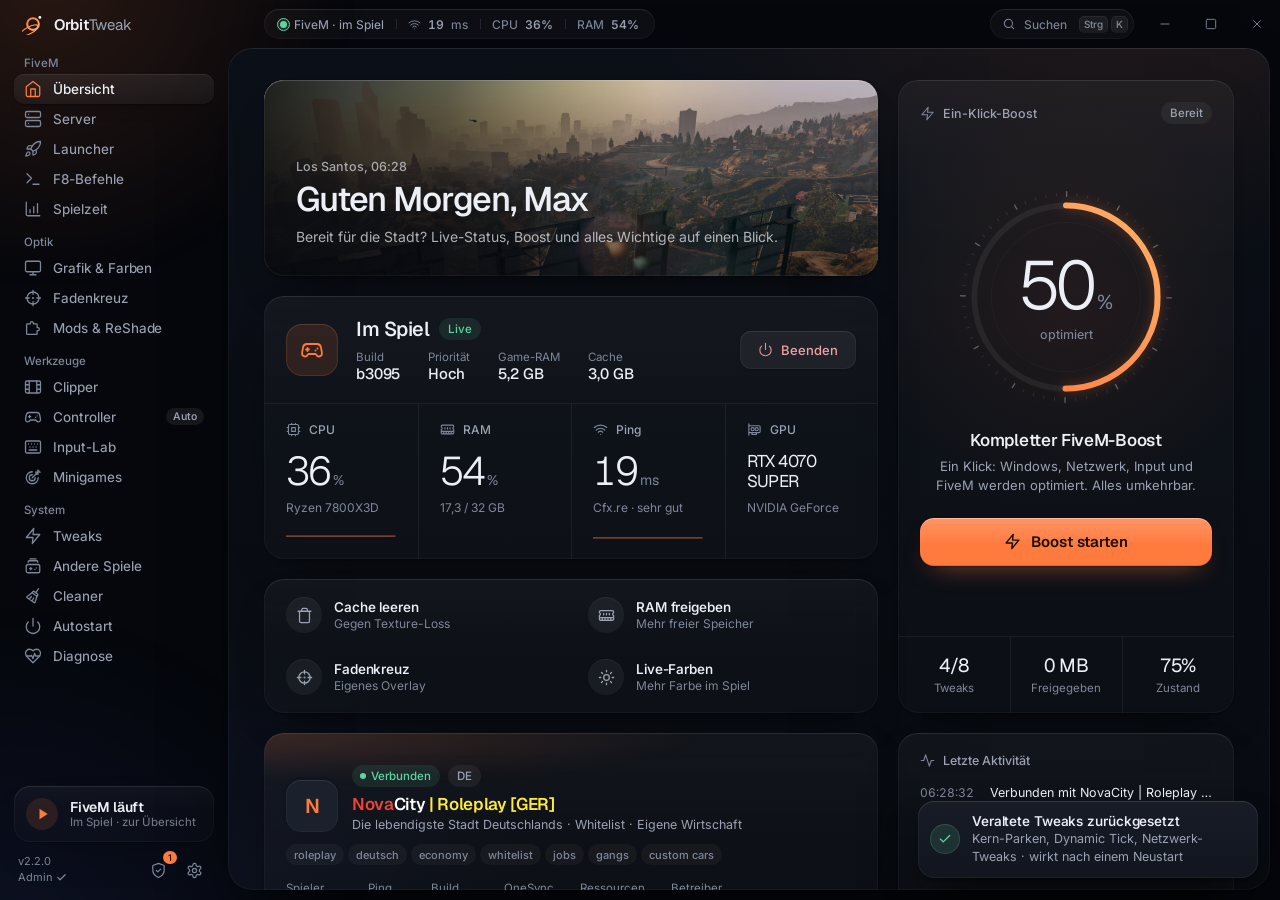
==== Web/index.html @ bd9ffac7 "Merge feat/f-perf # Conflicts: #	MainWindow.xaml.cs #	Web/index.html #	Web/palette.js" ====
<!doctype html>
<html lang="de" data-page="home">
<head>
<meta charset="utf-8">
<meta name="viewport" content="width=device-width,initial-scale=1">
<title>OrbitTweak</title>
<link rel="stylesheet" href="style.css">
<link rel="stylesheet" href="mods.css">
<link rel="stylesheet" href="discord.css">
<link rel="stylesheet" href="clip-ui.css">
<link rel="stylesheet" href="design.css">
<link rel="stylesheet" href="uhq.css">
<link rel="stylesheet" href="luxe-fivem.css">
<link rel="stylesheet" href="luxe-optik.css">
<link rel="stylesheet" href="luxe-tools.css">
<link rel="stylesheet" href="luxe-system.css">
<link rel="stylesheet" href="stats.css">
<link rel="stylesheet" href="autostart.css">
<link rel="stylesheet" href="og.css">
<link rel="stylesheet" href="serverwatch.css">
<link rel="stylesheet" href="perf.css">
<link rel="stylesheet" href="palette.css">
<link rel="stylesheet" href="luxe-themes.css">
</head>
<body>
<svg width="0" height="0" style="position:absolute">
  <defs>
    <linearGradient id="rg" x1="0" y1="0" x2="1" y2="1"><stop offset="0" style="stop-color:var(--a)"/><stop offset="1" style="stop-color:var(--b)"/></linearGradient>
    <linearGradient id="sg" x1="0" y1="0" x2="0" y2="1"><stop offset="0" style="stop-color:var(--a);stop-opacity:.35"/><stop offset="1" style="stop-color:var(--a);stop-opacity:0"/></linearGradient>
    <symbol id="home" viewBox="0 0 24 24"><path d="m3 9 9-7 9 7v11a2 2 0 0 1-2 2H5a2 2 0 0 1-2-2z"/><path d="M9 22V12h6v10"/></symbol>
    <symbol id="bullseye" viewBox="0 0 24 24"><path d="M11 5a8 8 0 1 0 8 8"/><path d="M11 9a4 4 0 1 0 4 4"/><path d="M11 13 20 4M16 5v3h3M18.5 2.5v3h3"/></symbol>
    <symbol id="gamestack" viewBox="0 0 24 24"><rect x="3" y="10" width="18" height="11" rx="2.5"/><path d="M5.5 7V6.5A1.5 1.5 0 0 1 7 5h10a1.5 1.5 0 0 1 1.5 1.5V7M8 2.5h8M7.5 15.5h3M9 14v3M14.5 16.5h.01M16.5 14.5h.01"/></symbol>
    <symbol id="broom" viewBox="0 0 24 24"><g transform="translate(2 -2) rotate(35 12 12)"><path d="M12 2.5V9"/><path d="M9 9h6a1 1 0 0 1 1 1v2H8v-2a1 1 0 0 1 1-1z"/><path d="M8 12 5.4 20.3a.5.5 0 0 0 .5.7h12.2a.5.5 0 0 0 .5-.7L16 12M10.2 16.5 9.7 21M13.8 16.5l.5 4.5"/></g></symbol>
    <symbol id="volume" viewBox="0 0 24 24"><path d="M11 5 6 9H3a1 1 0 0 0-1 1v4a1 1 0 0 0 1 1h3l5 4z"/><path d="M15.5 8.5a5 5 0 0 1 0 7M18.5 5.5a9.2 9.2 0 0 1 0 13"/></symbol>
    <symbol id="music" viewBox="0 0 24 24"><path d="M9 18V5.5l11-2V16"/><circle cx="6" cy="18" r="3"/><circle cx="17" cy="16" r="3"/></symbol>
    <symbol id="key" viewBox="0 0 24 24"><circle cx="7.5" cy="15.5" r="5.5"/><path d="m11.4 11.6 9.1-9.1M15.5 7.5l2.3 2.3a1 1 0 0 0 1.4 0l2.1-2.1a1 1 0 0 0 0-1.4L19 4"/></symbol>
    <symbol id="gpucard" viewBox="0 0 24 24"><path d="M3 3v18"/><path d="M3 6h16a2 2 0 0 1 2 2v7a2 2 0 0 1-2 2H3"/><path d="M8 17v3h7v-3"/><circle cx="9" cy="11.5" r="2.5"/><circle cx="15.5" cy="11.5" r="2.5"/></symbol>
    <symbol id="lan" viewBox="0 0 24 24"><rect x="9" y="2.5" width="6" height="5.5" rx="1.2"/><rect x="2.5" y="16" width="6" height="5.5" rx="1.2"/><rect x="15.5" y="16" width="6" height="5.5" rx="1.2"/><path d="M12 8v4M5.5 16v-2a2 2 0 0 1 2-2h9a2 2 0 0 1 2 2v2"/></symbol>
    <symbol id="history" viewBox="0 0 24 24"><path d="M3 12a9 9 0 1 0 2.64-6.36L3 8.3"/><path d="M3 3.5v4.8h4.8"/><path d="M12 7v5l3.2 2"/></symbol>
    <symbol id="clipboard" viewBox="0 0 24 24"><rect x="8.5" y="2" width="7" height="4" rx="1"/><path d="M15.5 4H17a2 2 0 0 1 2 2v14a2 2 0 0 1-2 2H7a2 2 0 0 1-2-2V6a2 2 0 0 1 2-2h1.5"/></symbol>
    <symbol id="brush" viewBox="0 0 24 24"><path d="m11 10 3 3"/><path d="M6.5 21A3.5 3.5 0 1 0 3 17.5a2.62 2.62 0 0 1-.71 1.79A1 1 0 0 0 3 21z"/><path d="M9.97 17.03 21.38 5.62a2.12 2.12 0 0 0-3-3L6.97 14.03"/></symbol>
    <symbol id="zap" viewBox="0 0 24 24"><path d="M13 2 3 14h9l-1 8 10-12h-9l1-8z"/></symbol>
    <symbol id="server" viewBox="0 0 24 24"><rect x="2" y="2" width="20" height="8" rx="2"/><rect x="2" y="14" width="20" height="8" rx="2"/><path d="M6 6h.01M6 18h.01"/></symbol>
    <symbol id="rocket" viewBox="0 0 24 24"><path d="M4.5 16.5c-1.5 1.26-2 5-2 5s3.74-.5 5-2c.71-.84.7-2.13-.09-2.91a2.18 2.18 0 0 0-2.91-.09z"/><path d="m12 15-3-3a22 22 0 0 1 2-3.95A12.88 12.88 0 0 1 22 2c0 2.72-.78 7.5-6 11a22.35 22.35 0 0 1-4 2z"/><path d="M9 12H4s.55-3.03 2-4c1.62-1.08 5 0 5 0M12 15v5s3.03-.55 4-2c1.08-1.62 0-5 0-5"/></symbol>
    <symbol id="monitor" viewBox="0 0 24 24"><rect x="2" y="3" width="20" height="14" rx="2"/><path d="M8 21h8M12 17v4"/></symbol>
    <symbol id="sliders" viewBox="0 0 24 24"><path d="M4 21v-7M4 10V3M12 21v-9M12 8V3M20 21v-5M20 12V3M2 14h4M10 8h4M18 16h4"/></symbol>
    <symbol id="trash" viewBox="0 0 24 24"><path d="M3 6h18M19 6v14c0 1-1 2-2 2H7c-1 0-2-1-2-2V6M8 6V4c0-1 1-2 2-2h4c1 0 2 1 2 2v2"/></symbol>
    <symbol id="activity" viewBox="0 0 24 24"><path d="M22 12h-4l-3 9L9 3l-3 9H2"/></symbol>
    <symbol id="settings" viewBox="0 0 24 24"><circle cx="12" cy="12" r="3"/><path d="M12.22 2h-.44a2 2 0 0 0-2 2v.18a2 2 0 0 1-1 1.73l-.43.25a2 2 0 0 1-2 0l-.15-.08a2 2 0 0 0-2.73.73l-.22.38a2 2 0 0 0 .73 2.73l.15.1a2 2 0 0 1 1 1.72v.51a2 2 0 0 1-1 1.74l-.15.09a2 2 0 0 0-.73 2.73l.22.38a2 2 0 0 0 2.73.73l.15-.08a2 2 0 0 1 2 0l.43.25a2 2 0 0 1 1 1.73V20a2 2 0 0 0 2 2h.44a2 2 0 0 0 2-2v-.18a2 2 0 0 1 1-1.73l.43-.25a2 2 0 0 1 2 0l.15.08a2 2 0 0 0 2.73-.73l.22-.39a2 2 0 0 0-.73-2.73l-.15-.08a2 2 0 0 1-1-1.74v-.5a2 2 0 0 1 1-1.74l.15-.09a2 2 0 0 0 .73-2.73l-.22-.38a2 2 0 0 0-2.73-.73l-.15.08a2 2 0 0 1-2 0l-.43-.25a2 2 0 0 1-1-1.73V4a2 2 0 0 0-2-2z"/></symbol>
    <symbol id="cpu" viewBox="0 0 24 24"><rect x="4" y="4" width="16" height="16" rx="2"/><rect x="9" y="9" width="6" height="6"/><path d="M15 2v2M15 20v2M2 15h2M2 9h2M20 15h2M20 9h2M9 2v2M9 20v2"/></symbol>
    <symbol id="ram" viewBox="0 0 24 24"><path d="M6 19v-3M10 19v-3M14 19v-3M18 19v-3M8 11V9M16 11V9M12 11V9M2 15h20M2 7a2 2 0 0 1 2-2h16a2 2 0 0 1 2 2v1.1a2 2 0 0 0 0 3.84V17a2 2 0 0 1-2 2H4a2 2 0 0 1-2-2v-5.06a2 2 0 0 0 0-3.84z"/></symbol>
    <symbol id="wifi" viewBox="0 0 24 24"><path d="M2 8.8a15 15 0 0 1 20 0M5 12.9a10 10 0 0 1 14 0M8.5 16.4a5 5 0 0 1 7 0M12 20h.01"/></symbol>
    <symbol id="gamepad" viewBox="0 0 24 24"><path d="M7 6h10a4 4 0 0 1 3.94 3.3l1 5.6A3 3 0 0 1 19 18.5c-1 0-1.6-.5-2.2-1.2L15.6 16H8.4l-1.2 1.3c-.6.7-1.2 1.2-2.2 1.2a3 3 0 0 1-2.94-3.6l1-5.6A4 4 0 0 1 7 6z"/><path d="M6 11.5h3M7.5 10v3M15.5 12.5h.01M17.5 10.5h.01"/></symbol>
    <symbol id="play" viewBox="0 0 24 24"><path d="M6 3l14 9-14 9V3z"/></symbol>
    <symbol id="x" viewBox="0 0 24 24"><path d="M18 6 6 18M6 6l12 12"/></symbol>
    <symbol id="minus" viewBox="0 0 24 24"><path d="M5 12h14"/></symbol>
    <symbol id="square" viewBox="0 0 24 24"><rect x="4" y="4" width="16" height="16" rx="2"/></symbol>
    <symbol id="folder" viewBox="0 0 24 24"><path d="M22 19a2 2 0 0 1-2 2H4a2 2 0 0 1-2-2V5a2 2 0 0 1 2-2h5l2 3h9a2 2 0 0 1 2 2z"/></symbol>
    <symbol id="refresh" viewBox="0 0 24 24"><path d="M21 12a9 9 0 0 0-9-9 9.75 9.75 0 0 0-6.74 2.74L3 8"/><path d="M3 3v5h5M3 12a9 9 0 0 0 9 9 9.75 9.75 0 0 0 6.74-2.74L21 16"/><path d="M16 16h5v5"/></symbol>
    <symbol id="users" viewBox="0 0 24 24"><path d="M17 21v-2a4 4 0 0 0-4-4H5a4 4 0 0 0-4 4v2"/><circle cx="9" cy="7" r="4"/><path d="M23 21v-2a4 4 0 0 0-3-3.87M16 3.13a4 4 0 0 1 0 7.75"/></symbol>
    <symbol id="plus" viewBox="0 0 24 24"><path d="M12 5v14M5 12h14"/></symbol><symbol id="chev" viewBox="0 0 24 24"><path d="m9 6 6 6-6 6"/></symbol>
    <symbol id="shield" viewBox="0 0 24 24"><path d="M12 22s8-4 8-10V5l-8-3-8 3v7c0 6 8 10 8 10z"/><path d="m9 12 2 2 4-4"/></symbol>
    <symbol id="heart" viewBox="0 0 24 24"><path d="M19 14c1.49-1.46 3-3.21 3-5.5A5.5 5.5 0 0 0 16.5 3c-1.76 0-3 .5-4.5 2-1.5-1.5-2.74-2-4.5-2A5.5 5.5 0 0 0 2 8.5c0 2.3 1.5 4.05 3 5.5l7 7Z"/><path d="M3.22 12H9.5l.5-1 2 4.5 2-7 1.5 3.5h5.27"/></symbol>
    <symbol id="file" viewBox="0 0 24 24"><path d="M14 2H6a2 2 0 0 0-2 2v16a2 2 0 0 0 2 2h12a2 2 0 0 0 2-2V8z"/><path d="M14 2v6h6M16 13H8M16 17H8"/></symbol>
    <symbol id="check" viewBox="0 0 24 24"><path d="M20 6 9 17l-5-5"/></symbol>
    <symbol id="alert" viewBox="0 0 24 24"><path d="m21.73 18-8-14a2 2 0 0 0-3.48 0l-8 14A2 2 0 0 0 4 21h16a2 2 0 0 0 1.73-3M12 9v4M12 17h.01"/></symbol>
    <symbol id="info" viewBox="0 0 24 24"><circle cx="12" cy="12" r="10"/><path d="M12 16v-4M12 8h.01"/></symbol>
    <symbol id="link" viewBox="0 0 24 24"><path d="M10 13a5 5 0 0 0 7.54.54l3-3a5 5 0 0 0-7.07-7.07l-1.72 1.71"/><path d="M14 11a5 5 0 0 0-7.54-.54l-3 3a5 5 0 0 0 7.07 7.07l1.71-1.71"/></symbol>
    <symbol id="gauge" viewBox="0 0 24 24"><path d="m12 14 4-4M3.34 19a10 10 0 1 1 17.32 0"/></symbol>
    <symbol id="layers" viewBox="0 0 24 24"><path d="M12 2 2 7l10 5 10-5-10-5zM2 17l10 5 10-5M2 12l10 5 10-5"/></symbol>
    <symbol id="power" viewBox="0 0 24 24"><path d="M18.36 6.64a9 9 0 1 1-12.73 0M12 2v10"/></symbol>
    <symbol id="globe" viewBox="0 0 24 24"><circle cx="12" cy="12" r="10"/><path d="M2 12h20M12 2a15.3 15.3 0 0 1 4 10 15.3 15.3 0 0 1-4 10 15.3 15.3 0 0 1-4-10 15.3 15.3 0 0 1 4-10z"/></symbol>
    <symbol id="timer" viewBox="0 0 24 24"><path d="M10 2h4M12 14l3-3"/><circle cx="12" cy="14" r="8"/></symbol>
    <symbol id="ban" viewBox="0 0 24 24"><circle cx="12" cy="12" r="10"/><path d="m4.9 4.9 14.2 14.2"/></symbol>
    <symbol id="keyboard" viewBox="0 0 24 24"><rect x="2" y="4" width="20" height="16" rx="2"/><path d="M6 8h.01M10 8h.01M14 8h.01M18 8h.01M8 12h.01M12 12h.01M16 12h.01M7 16h10"/></symbol>
    <symbol id="videooff" viewBox="0 0 24 24"><path d="M10.66 6H14a2 2 0 0 1 2 2v2.5l5.25-3.06a.5.5 0 0 1 .75.43v8.2M16 16a2 2 0 0 1-2 2H4a2 2 0 0 1-2-2V8a2 2 0 0 1 2-2h2M2 2l20 20"/></symbol>
    <symbol id="max" viewBox="0 0 24 24"><path d="M8 3H5a2 2 0 0 0-2 2v3m18 0V5a2 2 0 0 0-2-2h-3m0 18h3a2 2 0 0 0 2-2v-3M3 16v3a2 2 0 0 0 2 2h3"/></symbol>
    <symbol id="target" viewBox="0 0 24 24"><circle cx="12" cy="12" r="10"/><path d="M22 12h-4M6 12H2M12 6V2M12 22v-4"/></symbol>
    <symbol id="mouse" viewBox="0 0 24 24"><rect x="5" y="2" width="14" height="20" rx="7"/><path d="M12 6v4"/></symbol>
    <symbol id="undo" viewBox="0 0 24 24"><path d="M3 7v6h6"/><path d="M21 17a9 9 0 0 0-9-9 9 9 0 0 0-6 2.3L3 13"/></symbol>
    <symbol id="download" viewBox="0 0 24 24"><path d="M21 15v4a2 2 0 0 1-2 2H5a2 2 0 0 1-2-2v-4M7 10l5 5 5-5M12 15V3"/></symbol>
    <symbol id="sparkle" viewBox="0 0 24 24"><path d="m12 3-1.9 5.8a2 2 0 0 1-1.3 1.3L3 12l5.8 1.9a2 2 0 0 1 1.3 1.3L12 21l1.9-5.8a2 2 0 0 1 1.3-1.3L21 12l-5.8-1.9a2 2 0 0 1-1.3-1.3Z"/></symbol>
    <symbol id="sun" viewBox="0 0 24 24"><circle cx="12" cy="12" r="4"/><path d="M12 2v2M12 20v2M4.93 4.93l1.41 1.41M17.66 17.66l1.41 1.41M2 12h2M20 12h2M6.34 17.66l-1.41 1.41M19.07 4.93l-1.41 1.41"/></symbol>
    <symbol id="crosshair" viewBox="0 0 24 24"><circle cx="12" cy="12" r="8"/><path d="M12 2v5M12 17v5M2 12h5M17 12h5"/><circle cx="12" cy="12" r=".6"/></symbol>
    <symbol id="eye" viewBox="0 0 24 24"><path d="M2 12s3.5-7 10-7 10 7 10 7-3.5 7-10 7-10-7-10-7z"/><circle cx="12" cy="12" r="3"/></symbol>
    <symbol id="terminal" viewBox="0 0 24 24"><path d="m4 17 6-6-6-6M12 19h8"/></symbol>
    <symbol id="copy" viewBox="0 0 24 24"><rect x="9" y="9" width="13" height="13" rx="2"/><path d="M5 15H4a2 2 0 0 1-2-2V4a2 2 0 0 1 2-2h9a2 2 0 0 1 2 2v1"/></symbol>
    <symbol id="map" viewBox="0 0 24 24"><path d="M9 4 3 6v14l6-2 6 2 6-2V4l-6 2-6-2z"/><path d="M9 4v14M15 6v14"/></symbol>
    <symbol id="film" viewBox="0 0 24 24"><rect x="2" y="4" width="20" height="16" rx="2"/><path d="M7 4v16M17 4v16M2 9h5M2 15h5M17 9h5M17 15h5"/></symbol>
    <symbol id="puzzle" viewBox="0 0 24 24"><path d="M3.5 7.5a1 1 0 0 1 1-1h4v-1a2 2 0 1 1 4 0v1h4a1 1 0 0 1 1 1v4h1a2 2 0 1 1 0 4h-1v4a1 1 0 0 1-1 1h-12a1 1 0 0 1-1-1z"/></symbol>
    <symbol id="rec" viewBox="0 0 24 24"><circle cx="12" cy="12" r="9"/><circle cx="12" cy="12" r="4" fill="currentColor"/></symbol>
    <symbol id="search" viewBox="0 0 24 24"><circle cx="11" cy="11" r="7"/><path d="m20 20-3.6-3.6"/></symbol>
    <symbol id="trophy" viewBox="0 0 24 24"><path d="M6 9H4.5a2.5 2.5 0 0 1 0-5H6M18 9h1.5a2.5 2.5 0 0 0 0-5H18M4 22h16M10 14.66V17c0 .55-.47.98-.97 1.21C7.85 18.75 7 20.24 7 22M14 14.66V17c0 .55.47.98.97 1.21C16.15 18.75 17 20.24 17 22"/><path d="M18 2H6v7a6 6 0 0 0 12 0V2z"/></symbol>
    <symbol id="aim" viewBox="0 0 24 24"><circle cx="12" cy="12" r="9"/><circle cx="12" cy="12" r="5"/><circle cx="12" cy="12" r="1.2" fill="currentColor"/></symbol>
    <symbol id="chart" viewBox="0 0 24 24"><path d="M3 3v16a2 2 0 0 0 2 2h16"/><path d="M8 17v-4M13 17V9M18 17V5"/></symbol>
    <symbol id="clock" viewBox="0 0 24 24"><circle cx="12" cy="12" r="9"/><path d="M12 7v5l3 2"/></symbol>
    <symbol id="flame" viewBox="0 0 24 24"><path d="M12 22c4 0 7-2.7 7-7 0-3.3-2-6-4.5-8.5.2 2.3-.8 4-2.5 4.5C12.5 8 11 5 8 2c.3 3.5-3 6.5-3 11 0 5 3 9 7 9z"/></symbol>
    <symbol id="command" viewBox="0 0 24 24"><path d="M15 6v12a3 3 0 1 0 3-3H6a3 3 0 1 0 3 3V6a3 3 0 1 0-3 3h12a3 3 0 1 0-3-3"/></symbol>
    <symbol id="padlock" viewBox="0 0 24 24"><rect x="4" y="10.5" width="16" height="11" rx="2.5"/><path d="M7.5 10.5V7a4.5 4.5 0 0 1 9 0v3.5"/></symbol>
    <symbol id="bag" viewBox="0 0 24 24"><path d="M5.5 8h13l-1 12.5h-11z"/><path d="M9 10.5V6.5a3 3 0 0 1 6 0v4"/></symbol>
    <symbol id="og-book" viewBox="0 0 24 24"><path d="M2 4h6a4 4 0 0 1 4 4v13a3 3 0 0 0-3-3H2z"/><path d="M22 4h-6a4 4 0 0 0-4 4v13a3 3 0 0 1 3-3h7z"/></symbol>
    <symbol id="og-g-fortnite" viewBox="0 0 24 24"><path d="M7 4.2Q19.2 5.2 20.2 17.4 14.8 9.6 7 4.2z" fill="currentColor"/><path d="M14.2 10.2 3.8 20.6"/></symbol>
    <symbol id="og-g-cs2" viewBox="0 0 24 24"><circle cx="12" cy="12" r="8.5"/><path d="M12 3.5v5.5M12 15v5.5M3.5 12H9M15 12h5.5"/><circle cx="12" cy="12" r=".9" fill="currentColor"/></symbol>
    <symbol id="og-g-r6" viewBox="0 0 24 24"><path d="M5.5 3.5h13a1 1 0 0 1 1 1v8c0 4.2-3.2 7.3-7.5 8.8-4.3-1.5-7.5-4.6-7.5-8.8v-8a1 1 0 0 1 1-1z"/><rect x="8.5" y="7.2" width="7" height="2.6" rx="1.3"/></symbol>
    <symbol id="og-g-any" viewBox="0 0 24 24"><path d="M7.6 6.5h8.8a4.5 4.5 0 0 1 4.4 3.6l.9 4.9a2.6 2.6 0 0 1-4.5 2.2L15.2 15H8.8l-2 2.2a2.6 2.6 0 0 1-4.5-2.2l.9-4.9a4.5 4.5 0 0 1 4.4-3.6z"/><path d="M7.6 9.5v3.2M6 11.1h3.2"/><circle cx="15.7" cy="10.3" r=".5" fill="currentColor"/><circle cx="17.5" cy="12.1" r=".5" fill="currentColor"/></symbol>
    <symbol id="og-render" viewBox="0 0 24 24"><path d="M12 2.8 20 7.3v9.4l-8 4.5-8-4.5V7.3z"/><path d="M4 7.3l8 4.5 8-4.5M12 11.8v9.4"/></symbol>
    <symbol id="og-vsync" viewBox="0 0 24 24"><rect x="2" y="3.5" width="20" height="14" rx="2"/><path d="M8 21h8M12 17.5V21"/><path d="M16.2 9.2A4.4 4.4 0 0 0 8 8.6M7.8 11.8a4.4 4.4 0 0 0 8.2.6M16.4 6.4v2.8h-2.8M7.6 14.6v-2.8h2.8"/></symbol>
    <symbol id="og-shadow" viewBox="0 0 24 24"><circle cx="10" cy="9.5" r="6.5"/><ellipse cx="14" cy="19.8" rx="8" ry="2.1" fill="currentColor" fill-opacity=".5" stroke="none"/></symbol>
    <symbol id="og-overlay" viewBox="0 0 24 24"><rect x="2" y="4" width="20" height="16" rx="3"/><rect x="5.5" y="7.5" width="7.5" height="5" rx="1.3" fill="currentColor" fill-opacity=".35"/></symbol>
    <symbol id="og-contrast" viewBox="0 0 24 24"><circle cx="12" cy="12" r="9"/><path d="M12 3a9 9 0 0 1 0 18z" fill="currentColor" fill-opacity=".7"/></symbol>
    <symbol id="og-buffer" viewBox="0 0 24 24"><path d="M2.5 5.5h19M2.5 18.5h19"/><rect x="3.5" y="9.5" width="5" height="5" rx="1" fill="currentColor"/><rect x="9.5" y="9.5" width="5" height="5" rx="1" fill="currentColor" fill-opacity=".5"/><rect x="15.5" y="9.5" width="5" height="5" rx="1"/></symbol>
    <symbol id="usb" viewBox="0 0 24 24"><path d="M8.5 8V3.5A1.5 1.5 0 0 1 10 2h4a1.5 1.5 0 0 1 1.5 1.5V8M11 5h2"/><rect x="5" y="8" width="14" height="8.5" rx="2.5"/><path d="M10 16.5V18a2 2 0 0 0 4 0v-1.5M12 20v2"/></symbol>
    <symbol id="sw-bell" viewBox="0 0 24 24"><path d="M6 8.5a6 6 0 0 1 12 0c0 6.2 2.6 8.4 2.6 8.4H3.4S6 14.7 6 8.5z"/><path d="M10.2 20.5a2 2 0 0 0 3.6 0"/></symbol>
    <symbol id="sw-desk" viewBox="0 0 24 24"><rect x="2" y="3" width="20" height="14" rx="2"/><path d="M8 21h8M12 17v4"/><path d="M9.5 12.5 14 8M10.5 8H14v3.5"/></symbol>
    <symbol id="pw-neck" viewBox="0 0 24 24"><path d="M3 3.5h18"/><path d="M5 3.5c0 5.2 5 6.3 5 9.5v7.5h4V13c0-3.2 5-4.3 5-9.5"/></symbol>
    <symbol id="pw-vram" viewBox="0 0 24 24"><rect x="2.5" y="5" width="19" height="12" rx="2.5"/><path d="M7 17v3M12 17v3M17 17v3"/><rect x="6" y="8.5" width="5" height="5" rx="1"/><rect x="13" y="8.5" width="5" height="5" rx="1"/></symbol>
  </defs>
</svg>

<div class="amb"><i></i><i></i></div>
<div class="app">
  <header class="titlebar" data-drag>
    <div class="brand" data-drag>
      <svg class="logo" viewBox="0 0 64 64" data-drag>
        <circle cx="32" cy="32" r="17" fill="none" stroke="url(#rg)" stroke-width="6"/>
        <ellipse cx="32" cy="32" rx="29" ry="10" fill="none" stroke="url(#rg)" stroke-width="3.2" transform="rotate(-28 32 32)"/>
        <circle cx="52" cy="13" r="4" fill="#fff"/>
      </svg>
      <div data-drag><div class="wm" data-drag>Orbit<span>Tweak</span></div><div class="ed" data-drag>FiveM Edition</div></div>
    </div>
    <div class="tb-mid" data-drag>
      <div class="pill"><i class="dot" id="tbDot"></i><span id="tbFm">FiveM offline</span></div>
      <div class="pill"><svg class="i" style="width:13px;height:13px"><use href="#wifi"/></svg><b id="tbPing">--</b>ms</div>
      <div class="pill mv" id="tbCpuP">CPU <b id="tbCpu">0%</b></div>
      <div class="pill mv" id="tbRamP">RAM <b id="tbRam">0%</b></div>
    </div>
    <button class="tb-search" id="tbSearch" type="button" onclick="palOpen()" title="Schnellsuche (Strg+K)" aria-label="Schnellsuche öffnen" aria-keyshortcuts="Control+K"><svg class="i"><use href="#search"/></svg><span>Suchen</span><span class="tbs-k"><kbd>Strg</kbd><kbd>K</kbd></span></button>
    <button class="upd" id="updPill" onclick="go('settings')"><svg class="i"><use href="#download"/></svg><span id="updPillTxt">Update</span></button>
    <div class="wc">
      <button onclick="api('win.min')"><svg class="i"><use href="#minus"/></svg></button>
      <button onclick="api('win.max')"><svg class="i"><use href="#square"/></svg></button>
      <button class="x" onclick="api('win.close')"><svg class="i"><use href="#x"/></svg></button>
    </div>
  </header>

  <nav class="side" id="side">
    <div class="side-nav">
    <div class="nav-ind" id="navInd"></div>
    <div class="nav-h">FiveM</div>
    <button class="nav active" data-p="home"><svg class="i"><use href="#home"/></svg>Übersicht</button>
    <button class="nav" data-p="servers"><svg class="i"><use href="#server"/></svg>Server</button>
    <button class="nav" data-p="launcher"><svg class="i"><use href="#rocket"/></svg>Launcher</button>
    <button class="nav" data-p="f8"><svg class="i"><use href="#terminal"/></svg>F8-Befehle</button>
    <button class="nav" data-p="stats"><svg class="i"><use href="#chart"/></svg>Spielzeit</button>
    <div class="nav-h">Optik</div>
    <button class="nav" data-p="gfx"><svg class="i"><use href="#monitor"/></svg>Grafik &amp; Farben<span class="badge hidden" id="navDp">An</span></button>
    <button class="nav" data-p="xhair"><svg class="i"><use href="#crosshair"/></svg>Fadenkreuz<span class="badge hidden" id="navXh">An</span></button>
    <button class="nav" data-p="mods"><svg class="i"><use href="#puzzle"/></svg>Mods &amp; ReShade<span class="badge hidden" id="navMm">An</span></button>
    <div class="nav-h">Werkzeuge</div>
    <button class="nav" data-p="clip"><svg class="i"><use href="#film"/></svg>Clipper</button>
    <button class="nav" data-p="pad"><svg class="i"><use href="#gamepad"/></svg>Controller<span class="badge hidden" id="navPad">An</span></button>
    <button class="nav" data-p="input"><svg class="i"><use href="#keyboard"/></svg>Input-Lab</button>
    <button class="nav" data-p="games"><svg class="i"><use href="#bullseye"/></svg>Minigames</button>
    <div class="nav-h">System</div>
    <button class="nav" data-p="tweaks"><svg class="i"><use href="#zap"/></svg>Tweaks</button>
    <button class="nav" data-p="og"><svg class="i"><use href="#gamestack"/></svg>Andere Spiele</button>
    <button class="nav" data-p="cleaner"><svg class="i"><use href="#broom"/></svg>Cleaner</button>
    <button class="nav" data-p="autostart"><svg class="i"><use href="#power"/></svg>Autostart</button>
    <button class="nav" data-p="diag"><svg class="i"><use href="#heart"/></svg>Diagnose</button>
            </div>
    <div class="side-cta">
      <button class="launch" id="sideLaunch" onclick="sideLaunch()">
        <span class="pi"><svg class="i"><use href="#play"/></svg></span>
        <span><b id="launchTxt">FiveM starten</b><small id="launchSub">mit Pre-Launch-Boost</small></span>
      </button>
      <div class="side-foot"><div class="sf-info"><span id="verTxt">v2.1.0</span><span id="adminTxt">ADMIN</span></div><span class="sp"></span><button class="nav mini hidden" data-p="admin" id="navAdmin" title="Admin"><svg class="i"><use href="#shield"/></svg><span class="badge hidden" id="navPend">0</span></button><button class="nav mini" data-p="settings" title="Einstellungen"><svg class="i"><use href="#settings"/></svg><span class="badge hidden" id="navUpd">NEU</span></button></div>
    </div>
  </nav>

  <main id="main">
    <!-- ================= HOME ================= -->
    <section class="page show" id="p-home">
      <div class="home">
        <div class="banner" id="banner">
          <div class="bn-scene" id="bnScene"></div>
          <div class="bn-shade"></div>
          <div class="bn-txt">
            <div class="kicker" id="bnTime">Los Santos, 20:14</div>
            <h1><span id="greet">Guten Abend</span>, <span class="grad" id="uname">Player</span></h1>
            <p class="pd">Bereit für die Stadt? Live-Status, Boost und alles Wichtige auf einen Blick.</p>
          </div>
          <div class="bn-r"><span class="bn-chip hidden" id="lastBoost">Letzter Boost: noch keiner</span></div>
          <button class="bn-edit" onclick="go('settings');setTab('design')" title="Hintergrund ändern"><svg class="i"><use href="#monitor"/></svg>Bild ändern</button>
        </div>
        <div class="card gb hero">
          <div class="hk"><span class="lbl"><svg class="i"><use href="#zap"/></svg>Ein-Klick-Boost</span><span class="chip" id="scoreChip">Bereit</span></div>
          <div class="hero-c">
            <div class="gauge" id="boostGauge">
              <div class="glow"></div>
              <svg viewBox="0 0 250 250">
                <circle class="tick" cx="125" cy="125" r="121" stroke-dasharray="1 11.671"/>
                <circle class="tick big" cx="125" cy="125" r="121.5" stroke-dasharray="1.6 62.016"/>
                <circle class="trk" cx="125" cy="125" r="108"/>
                <circle class="inner" cx="125" cy="125" r="88"/>
                <circle class="val" id="scoreRing" cx="125" cy="125" r="108" stroke-dasharray="678.6" stroke-dashoffset="678.6"/>
                <g class="orbit" style="transform-origin:125px 125px"><circle class="comet" cx="125" cy="125" r="108" stroke-dasharray="46 632.6"/></g>
              </svg>
              <div class="mid"><b id="ringNum">0<small>%</small></b><span id="boostSub">optimiert</span></div>
            </div>
            <h3 id="heroTitle">Kompletter FiveM-Boost</h3>
            <p id="heroText">Ein Klick: Windows, Netzwerk, Input und FiveM werden optimiert. Alles umkehrbar.</p>
            <button class="boostbtn" id="boostBtn" onclick="boost()"><svg class="i" id="boostIco"><use href="#zap"/></svg><span id="boostTxt">Boost starten</span></button>
          </div>
          <div class="hstats">
            <div><b id="hsTweaks">0/0</b><span>Tweaks</span></div>
            <div><b id="hsFreed">0 MB</b><span>Freigegeben</span></div>
            <div><b id="hsHealth">--</b><span>Zustand</span></div>
          </div>
        </div>

        <!-- FiveM status and the live numbers share one surface -->
        <div class="card live">
          <div class="fm" id="fmCard">
            <div class="fm-ico off" id="fmIco"><svg class="i"><use href="#gamepad"/></svg></div>
            <div style="min-width:0">
              <div class="row"><h2 id="fmState">FiveM offline</h2><span class="chip" id="fmChip">Standby</span></div>
              <div class="fm-stats">
                <div><span>Build</span><b id="fmBuild">—</b></div>
                <div><span>Priorität</span><b id="fmPrio">—</b></div>
                <div><span>Game-RAM</span><b id="fmRam">—</b></div>
                <div><span>Cache</span><b id="fmCache">—</b></div>
              </div>
            </div>
            <div class="fm-act">
              <button class="btn p" id="fmStart" onclick="launch('')"><svg class="i"><use href="#play"/></svg>Starten</button>
              <button class="btn d hidden" id="fmStop" onclick="killFiveM()"><svg class="i"><use href="#power"/></svg>Beenden</button>
            </div>
          </div>
          <div class="tele">
            <div class="metric">
              <div class="lbl"><svg class="i"><use href="#cpu"/></svg>CPU</div>
              <div class="big" id="mCpu">0<small>%</small></div>
              <div class="msub" id="mCpuName">—</div>
              <svg class="spark" viewBox="0 0 200 60" preserveAspectRatio="none"><path id="sparkF" fill="url(#sg)"/><path id="sparkL" fill="none" stroke="var(--a)" stroke-width="2"/></svg>
            </div>
            <div class="metric">
              <div class="lbl"><svg class="i"><use href="#ram"/></svg>RAM</div>
              <div class="big" id="mRam">0<small>%</small></div>
              <div class="msub" id="mRamTxt">—</div>
              <svg class="spark" viewBox="0 0 200 60" preserveAspectRatio="none"><path id="sparkRF" fill="url(#sg)"/><path id="sparkRL" fill="none" stroke="var(--a)" stroke-width="2"/></svg>
            </div>
            <div class="metric">
              <div class="lbl"><svg class="i"><use href="#wifi"/></svg>Ping</div>
              <div class="big" id="mPing">--<small>ms</small></div>
              <div class="msub" id="mPingTxt">zu Cfx.re</div>
              <svg class="spark" viewBox="0 0 200 60" preserveAspectRatio="none"><path id="sparkPF" fill="url(#sg)"/><path id="sparkPL" fill="none" stroke="var(--a)" stroke-width="2"/></svg>
            </div>
            <div class="metric">
              <div class="lbl"><svg class="i"><use href="#gpucard"/></svg>GPU</div>
              <div class="gpu" id="mGpu">—</div>
              <div class="msub" id="mOs">—</div>
            </div>
          </div>
        </div>
        <!-- quick actions: one quiet row of buttons -->
        <div class="card quick">
          <button class="qt" onclick="clearFmCache()"><span class="qi"><svg class="i"><use href="#trash"/></svg></span><span class="qx"><b>Cache leeren</b><span>Gegen Texture-Loss</span></span></button>
          <button class="qt" onclick="cleanRam()"><span class="qi"><svg class="i"><use href="#ram"/></svg></span><span class="qx"><b>RAM freigeben</b><span>Mehr freier Speicher</span></span></button>
          <button class="qt" onclick="go('xhair')"><span class="qi"><svg class="i"><use href="#crosshair"/></svg></span><span class="qx"><b>Fadenkreuz</b><span>Eigenes Overlay</span></span></button>
          <button class="qt" onclick="go('display')"><span class="qi"><svg class="i"><use href="#sun"/></svg></span><span class="qx"><b>Live-Farben</b><span>Mehr Farbe im Spiel</span></span></button>
        </div>
        <div class="card cur-srv hidden" id="curSrv"></div>
        <div class="card actv">
          <div class="lbl"><svg class="i"><use href="#activity"/></svg>Letzte Aktivität</div>
          <div class="feed" id="feed"></div>
        </div>
      </div>
    </section>

    <!-- ================= SPIELZEIT (stats.js renders it) ================= -->
    <section class="page" id="p-stats"></section>

    <!-- ================= AUTOSTART (autostart.js renders it) ================= -->
    <section class="page" id="p-autostart"></section>

    <!-- ================= ANDERE SPIELE (og.js renders it) ================= -->
    <section class="page" id="p-og"></section>

    <!-- ================= SERVERS ================= -->
    <section class="page" id="p-servers">
      <div class="ph">
        <div><div class="kicker">Server Hub</div><h1>Deine <span class="grad">Server</span></h1><p class="pd">Speichere deine Server und verbinde dich mit einem Klick. Mit Spielerzahl und Ping.</p></div>
        <div class="ph-r"><button class="btn" onclick="loadServers(true)"><svg class="i"><use href="#refresh"/></svg>Aktualisieren</button></div>
      </div>
      <div class="srv-wrap">
        <div class="srv-main">
          <div class="card cur-srv cs-hero hidden" id="curSrv2"></div>
          <div class="card sw-alarm hidden" id="swAlarm"></div>
          <div class="card fav-card">
            <div class="fav-h"><h2>Favoriten</h2><span class="fav-n" id="srvCount"></span></div>
            <div class="fav-add">
              <svg class="i"><use href="#link"/></svg>
              <input class="in" id="srvIn" placeholder="cfx.re/join/abc123, Join-Code oder IP:Port" onkeydown="if(event.key==='Enter')addServer()">
              <button class="btn" onclick="addServer()"><svg class="i"><use href="#plus"/></svg>Hinzufügen</button>
            </div>
            <div class="srv-list" id="srvList"></div>
          </div>
        </div>
        <div class="col srv-rail">
          <div class="card dc-card">
            <h2 class="rail-t">Direkt verbinden</h2>
            <p class="rail-s">Startet FiveM mit Pre-Launch-Boost und verbindet sofort.</p>
            <div class="well-in"><svg class="i"><use href="#link"/></svg><input class="in" id="dcIn" placeholder="IP:Port oder cfx.re/join/…" onkeydown="if(event.key==='Enter')directConnect()"></div>
            <button class="btn p dc-go" onclick="directConnect()"><svg class="i"><use href="#play"/></svg>Verbinden</button>
          </div>
          <div class="card sw-friends" id="swFriends"></div>
          <div class="card cfx-card">
            <div class="cfx-h"><h2 class="rail-t">Cfx.re-Dienste</h2><span class="sp"></span><button class="ib" title="Neu prüfen" onclick="loadCfx()"><svg class="i"><use href="#refresh"/></svg></button></div>
            <div class="cfx-sum" id="cfxSum"></div>
            <div id="cfxList"></div>
          </div>
        </div>
      </div>
    </section>

    <!-- ================= LAUNCHER ================= -->
    <section class="page" id="p-launcher">
      <div class="ph">
        <div><div class="kicker">Launcher</div><h1>FiveM <span class="grad">starten</span></h1><p class="pd">Boost auswählen, optional direkt auf einen Server verbinden und los.</p></div>
        <div class="ph-r"><button class="btn" onclick="api('fivem.folder')"><svg class="i"><use href="#folder"/></svg>FiveM-Ordner</button><button class="btn" onclick="pickFiveM()"><svg class="i"><use href="#file"/></svg>Pfad wählen</button></div>
      </div>
      <div class="card lhero">
        <div class="lh-l">
          <div class="lh-h"><div class="lbl"><svg class="i"><use href="#rocket"/></svg>Startklar</div><span class="chip" id="lhChip"></span></div>
          <div class="lh-sum" id="lSum"></div>
          <div class="lh-con"><svg class="i"><use href="#link"/></svg><input class="in" id="lConnect" placeholder="Direkt verbinden (optional): IP:Port oder cfx.re/join/…" oninput="renderCmd()"></div>
        </div>
        <button class="launch lh-go" id="lhGo" onclick="lhLaunch()"><span class="pi"><svg class="i"><use href="#play"/></svg></span><span class="lh-t"><span id="lhTxt">FiveM starten</span><small id="lhSub">Boost anwenden und Spiel starten</small></span></button>
      </div>
      <div class="lgrid2">
        <div class="card" id="preCard">
          <div class="row l-h"><div class="lbl"><svg class="i"><use href="#zap"/></svg>Boost vor dem Start</div><span class="sp"></span><span class="chip" id="preCount">0 aktiv</span></div>
          <div class="prelist" id="preList"></div>
        </div>
        <div class="card lopts">
          <div class="row l-h"><div class="lbl"><svg class="i"><use href="#settings"/></svg>Spiel-Optionen</div></div>
          <div class="lopt" id="loBuild"><div><b>Spiel-Build</b><p>Nur ändern, wenn ein Server einen bestimmten Build verlangt</p></div><select class="in lsel" id="optBuild"></select></div>
          <div class="lopt" id="loPure"><div><b>Pure Mode</b><p>Startet FiveM ohne Mods, für Server mit Pure-Pflicht</p></div><div class="seg" id="optPure"></div></div>
          <div class="lopt" id="loChan"><div><b>Update-Kanal</b><p>Release ist am stabilsten</p></div><div class="seg" id="optChan"></div></div>
          <details class="lcmd"><summary><svg class="i"><use href="#terminal"/></svg>Startbefehl anzeigen<svg class="i lc-ch"><use href="#chev"/></svg></summary><div class="cmd" id="cmdLine"></div></details>
        </div>
      </div>
    </section>

    <!-- ================= GRAPHICS ================= -->
    <section class="page" id="p-gfx">
      <div class="ph">
        <div><div class="kicker">Grafik &amp; Farben</div><h1>GTA V <span class="grad">Grafik</span>-Presets</h1><p class="pd">Anzeigemodus live umschalten, Grafik-Presets für den nächsten Spielstart.</p></div>
        <div class="ph-r"><span class="chip" id="gfxState">Grafikdatei</span></div>
      </div>
      <div class="tabs vtabs"><button class="tab on" onclick="go('gfx')"><svg class="i"><use href="#monitor"/></svg>Spiel-Grafik<span class="vt-s">Fenster & Presets</span></button><button class="tab" onclick="go('display')"><svg class="i"><use href="#sun"/></svg>Live-Farben<span class="vt-s">Farbe, Helligkeit, Gamma</span></button></div>
      <div class="card gb glive">
        <div class="gl-head">
          <span class="gl-ic"><svg class="i"><use href="#max"/></svg></span>
          <div class="gl-t"><b>Fenstermodus</b><p id="gwHint">Sofort und ohne Neustart. Läuft FiveM im Vollbild, drück im Spiel erst Alt+Enter.</p></div>
          <div class="gl-acts">
            <button class="btn" onclick="gwSet('windowed')"><svg class="i"><use href="#square"/></svg>Fenster</button>
            <button class="btn" onclick="gwSet('borderless')"><svg class="i"><use href="#max"/></svg>Randloses Vollbild</button>
          </div>
        </div>
        <div class="gl-stats">
          <div class="gl-st" id="gwSt"><span class="gl-k">Modus</span><b class="gl-v"><i class="gl-dot"></i><span id="gwState">Nicht gestartet</span></b><span class="gl-s" id="gwStateS">FiveM läuft gerade nicht</span></div>
          <div class="gl-st"><span class="gl-k">Auflösung</span><b class="gl-v" id="gwRes">—</b><span class="gl-s">Fenster von FiveM</span></div>
          <div class="gl-st gl-auto"><span class="gl-k">Beim Start</span><div class="gl-ar"><b>Automatisch randlos</b><div class="tg" id="gwAuto"></div></div><span class="gl-s">Sobald FiveM im Fenster startet</span></div>
        </div>
        <div class="gl-quick">
          <button onclick="go('xhair')"><span class="qi"><svg class="i"><use href="#crosshair"/></svg></span><span><b>Fadenkreuz</b><span>Eigenes Overlay</span></span></button>
          <button onclick="f8Quick('cl_drawfps',true)"><span class="qi"><svg class="i"><use href="#activity"/></svg></span><span><b>FPS-Anzeige an</b><span>Live in FiveM</span></span></button>
          <button onclick="go('f8')"><span class="qi"><svg class="i"><use href="#terminal"/></svg></span><span><b>F8-Befehle</b><span>Kamera, Texturen, Audio</span></span></button>
        </div>
      </div>
      <div class="gsec"><b>Für den nächsten Spielstart</b><span id="gfxWhere">Wird mit Backup gespeichert</span></div>
      <div class="presets" id="presets"></div>
      <div class="card gtune">
        <div class="row gt-head"><div class="gt-t"><b>Feintuning</b><p>Jede Einstellung einzeln, ein Preset oben setzt alle auf einmal.</p></div><span class="sp"></span><span class="chip a hidden" id="gfxDirty">Ungespeichert</span></div>
        <div class="gctl" id="gctl"></div>
      </div>
      <div class="gsec" id="gfxDrv"><b>FiveM und Grafiktreiber</b><span>Ohne Speichern, gilt ab dem nächsten FiveM-Start</span></div>
      <div class="card gdrv" id="fpsCard">
        <div class="gl-head">
          <span class="gl-ic"><svg class="i"><use href="#gauge"/></svg></span>
          <div class="gl-t"><b>FPS-Limit für FiveM</b><p>Nur mit NVIDIA-Grafikkarte: FiveM hat keinen eigenen Begrenzer, deshalb deckelt der Treiber die Bildrate im Treiberprofil von FiveM. Das bringt meist gleichmäßigere Frametimes, weniger Hitze und weniger Lüfterlärm. Ein zu niedriges Limit kostet FPS. Steckt FiveM schon in einem Profil mit anderen Spielen, gilt das Limit für das ganze Profil.</p></div>
          <span class="chip" id="fpsChip">…</span>
        </div>
        <div class="gd-body" id="fpsBody"></div>
      </div>
      <div class="card gdrv" id="texCard">
        <div class="gl-head">
          <span class="gl-ic"><svg class="i"><use href="#layers"/></svg></span>
          <div class="gl-t"><b>Texturbudget</b><p>Hilft gegen fehlende oder matschige Texturen auf Servern mit vielen Add-on-Autos und MLOs. Zu hoch gestellt ruckelt das Spiel, sobald der Grafikspeicher voll ist. Derselbe Wert wie FiveMs Regler „Extended Texture Budget“.</p></div>
          <span class="chip" id="texChip">…</span>
        </div>
        <div class="gd-body" id="texBody"></div>
      </div>
      <div class="savebar">
        <span class="sb-path"><svg class="i"><use href="#file"/></svg><span id="gfxPath">—</span></span><span class="sp"></span>
        <button class="btn" onclick="gfxRestore()"><svg class="i"><use href="#undo"/></svg>Backup wiederherstellen</button>
        <button class="btn p" onclick="gfxSave()"><svg class="i"><use href="#check"/></svg>Speichern</button>
      </div>
    </section>

    <!-- ================= CROSSHAIR ================= -->
    <section class="page" id="p-xhair">
      <div class="ph">
        <div><div class="kicker">Fadenkreuz</div><h1>Fadenkreuz-<span class="grad">Overlay</span></h1><p class="pd">Dein eigenes Fadenkreuz über FiveM. Wirkt sofort, ohne Neustart und ohne Eingriff ins Spiel.</p></div>
        <div class="ph-r"><button class="btn p lg" id="xhMain" onclick="xhToggle()"><svg class="i"><use href="#crosshair"/></svg><span>Einschalten</span></button></div>
      </div>
      <div class="xwarn"><svg class="i"><use href="#alert"/></svg><div><b>Achtung: Server-Regeln beachten.</b> Manche FiveM-Server verbieten Fadenkreuz-Overlays. Prüfe vorher die Regeln deines Servers, die Nutzung erfolgt auf eigene Verantwortung.</div></div>
      <div class="xgrid">
        <div class="col">
          <div class="card xprev-card">
            <div class="row xp-head"><div class="ot"><b>Vorschau</b><span class="chip" id="xhLive">Aus</span></div><span class="sp"></span><div class="seg" id="xhBg"><button class="on" data-bg="day">Tag</button><button data-bg="dusk">Abend</button><button data-bg="night">Nacht</button></div></div>
            <div class="xscene sc-day" id="xhScene"><svg class="gscene" viewBox="0 0 640 360" preserveAspectRatio="xMidYMid slice" aria-hidden="true">
  <defs>
    <linearGradient id="gsky" x1="0" y1="0" x2="0" y2="1"><stop offset="0" style="stop-color:var(--s1)"/><stop offset=".62" style="stop-color:var(--s2)"/><stop offset="1" style="stop-color:var(--s3)"/></linearGradient>
    <radialGradient id="gsun"><stop offset="0" style="stop-color:var(--sun)"/><stop offset=".25" style="stop-color:var(--sun);stop-opacity:.9"/><stop offset="1" style="stop-color:var(--sun);stop-opacity:0"/></radialGradient>
    <linearGradient id="groad" x1="0" y1="0" x2="0" y2="1"><stop offset="0" style="stop-color:var(--road2)"/><stop offset="1" style="stop-color:var(--road)"/></linearGradient>
  </defs>
  <rect width="640" height="215" fill="url(#gsky)"/>
  <circle cx="455" cy="150" r="70" fill="url(#gsun)" style="opacity:var(--glow)"/>
  <circle cx="455" cy="150" r="13" style="fill:var(--sun)"/>
  <path d="M0 200 Q70 160 150 182 T300 176 T450 170 T560 168 T640 186 V216 H0Z" style="fill:var(--hill)"/>
  <g style="fill:var(--far)"><rect x="120" y="195" width="34" height="17"/><rect x="154" y="168" width="20" height="44"/><rect x="174" y="184" width="34" height="28"/><rect x="208" y="178" width="26" height="34"/><rect x="234" y="177" width="20" height="35"/><rect x="254" y="182" width="26" height="30"/><rect x="280" y="168" width="20" height="44"/><rect x="300" y="193" width="34" height="19"/><rect x="334" y="182" width="20" height="30"/><rect x="354" y="187" width="26" height="25"/><rect x="380" y="188" width="26" height="24"/><rect x="406" y="174" width="26" height="38"/><rect x="432" y="177" width="34" height="35"/><rect x="466" y="185" width="26" height="27"/><rect x="492" y="190" width="34" height="22"/><rect x="526" y="182" width="26" height="30"/></g>
  <g style="fill:var(--city)"><rect x="150" y="163" width="22" height="53"/><rect x="174" y="159" width="30" height="57"/><rect x="206" y="138" width="22" height="78"/><rect x="229" y="160" width="14" height="56"/><rect x="243" y="132" width="26" height="84"/><rect x="269" y="136" width="22" height="80"/><rect x="292" y="89" width="26" height="127"/><rect x="321" y="78" width="30" height="138"/><rect x="351" y="149" width="18" height="67"/><rect x="370" y="139" width="18" height="77"/><rect x="390" y="137" width="18" height="79"/><rect x="411" y="165" width="30" height="51"/><rect x="443" y="156" width="18" height="60"/><rect x="464" y="146" width="22" height="70"/><rect x="488" y="129" width="18" height="87"/></g>
  <g style="fill:var(--win);opacity:var(--wino)"><rect x="153" y="168" width="2" height="3"/><rect x="158" y="168" width="2" height="3"/><rect x="168" y="168" width="2" height="3"/><rect x="163" y="175" width="2" height="3"/><rect x="168" y="175" width="2" height="3"/><rect x="153" y="182" width="2" height="3"/><rect x="158" y="182" width="2" height="3"/><rect x="168" y="182" width="2" height="3"/><rect x="153" y="196" width="2" height="3"/><rect x="163" y="196" width="2" height="3"/><rect x="168" y="196" width="2" height="3"/><rect x="158" y="203" width="2" height="3"/><rect x="163" y="203" width="2" height="3"/><rect x="177" y="164" width="2" height="3"/><rect x="187" y="164" width="2" height="3"/><rect x="192" y="164" width="2" height="3"/><rect x="187" y="178" width="2" height="3"/><rect x="192" y="178" width="2" height="3"/><rect x="197" y="178" width="2" height="3"/><rect x="182" y="185" width="2" height="3"/><rect x="187" y="185" width="2" height="3"/><rect x="197" y="185" width="2" height="3"/><rect x="177" y="192" width="2" height="3"/><rect x="187" y="192" width="2" height="3"/><rect x="197" y="192" width="2" height="3"/><rect x="177" y="199" width="2" height="3"/><rect x="187" y="199" width="2" height="3"/><rect x="197" y="199" width="2" height="3"/><rect x="224" y="150" width="2" height="3"/><rect x="209" y="164" width="2" height="3"/><rect x="214" y="164" width="2" height="3"/><rect x="224" y="164" width="2" height="3"/><rect x="214" y="171" width="2" height="3"/><rect x="219" y="171" width="2" height="3"/><rect x="224" y="171" width="2" height="3"/><rect x="214" y="178" width="2" height="3"/><rect x="219" y="178" width="2" height="3"/><rect x="224" y="178" width="2" height="3"/><rect x="214" y="185" width="2" height="3"/><rect x="219" y="185" width="2" height="3"/><rect x="224" y="192" width="2" height="3"/><rect x="209" y="199" width="2" height="3"/><rect x="214" y="199" width="2" height="3"/><rect x="232" y="165" width="2" height="3"/><rect x="232" y="172" width="2" height="3"/><rect x="232" y="179" width="2" height="3"/><rect x="237" y="179" width="2" height="3"/><rect x="232" y="186" width="2" height="3"/><rect x="237" y="193" width="2" height="3"/><rect x="232" y="200" width="2" height="3"/><rect x="246" y="137" width="2" height="3"/><rect x="251" y="137" width="2" height="3"/><rect x="261" y="137" width="2" height="3"/><rect x="246" y="144" width="2" height="3"/><rect x="256" y="144" width="2" height="3"/><rect x="261" y="144" width="2" height="3"/><rect x="251" y="151" width="2" height="3"/><rect x="256" y="158" width="2" height="3"/><rect x="261" y="158" width="2" height="3"/><rect x="246" y="165" width="2" height="3"/><rect x="251" y="172" width="2" height="3"/><rect x="251" y="179" width="2" height="3"/><rect x="256" y="179" width="2" height="3"/><rect x="246" y="193" width="2" height="3"/><rect x="256" y="193" width="2" height="3"/><rect x="256" y="200" width="2" height="3"/><rect x="277" y="141" width="2" height="3"/><rect x="282" y="141" width="2" height="3"/><rect x="277" y="155" width="2" height="3"/><rect x="282" y="155" width="2" height="3"/><rect x="287" y="155" width="2" height="3"/><rect x="277" y="162" width="2" height="3"/><rect x="287" y="169" width="2" height="3"/><rect x="277" y="176" width="2" height="3"/><rect x="272" y="183" width="2" height="3"/><rect x="282" y="183" width="2" height="3"/><rect x="287" y="183" width="2" height="3"/><rect x="277" y="190" width="2" height="3"/><rect x="277" y="197" width="2" height="3"/><rect x="287" y="197" width="2" height="3"/><rect x="282" y="204" width="2" height="3"/><rect x="287" y="204" width="2" height="3"/><rect x="300" y="94" width="2" height="3"/><rect x="295" y="101" width="2" height="3"/><rect x="300" y="101" width="2" height="3"/><rect x="295" y="108" width="2" height="3"/><rect x="300" y="108" width="2" height="3"/><rect x="305" y="108" width="2" height="3"/><rect x="300" y="115" width="2" height="3"/><rect x="300" y="122" width="2" height="3"/><rect x="310" y="122" width="2" height="3"/><rect x="295" y="129" width="2" height="3"/><rect x="300" y="136" width="2" height="3"/><rect x="295" y="143" width="2" height="3"/><rect x="300" y="143" width="2" height="3"/><rect x="305" y="143" width="2" height="3"/><rect x="310" y="143" width="2" height="3"/><rect x="300" y="150" width="2" height="3"/><rect x="305" y="150" width="2" height="3"/><rect x="310" y="150" width="2" height="3"/><rect x="300" y="157" width="2" height="3"/><rect x="300" y="164" width="2" height="3"/><rect x="305" y="171" width="2" height="3"/><rect x="310" y="171" width="2" height="3"/><rect x="295" y="178" width="2" height="3"/><rect x="300" y="178" width="2" height="3"/><rect x="310" y="178" width="2" height="3"/><rect x="310" y="185" width="2" height="3"/><rect x="310" y="192" width="2" height="3"/><rect x="300" y="199" width="2" height="3"/><rect x="305" y="199" width="2" height="3"/><rect x="329" y="83" width="2" height="3"/><rect x="334" y="83" width="2" height="3"/><rect x="324" y="90" width="2" height="3"/><rect x="329" y="90" width="2" height="3"/><rect x="324" y="97" width="2" height="3"/><rect x="329" y="104" width="2" height="3"/><rect x="334" y="104" width="2" height="3"/><rect x="339" y="104" width="2" height="3"/><rect x="344" y="104" width="2" height="3"/><rect x="324" y="111" width="2" height="3"/><rect x="334" y="111" width="2" height="3"/><rect x="339" y="111" width="2" height="3"/><rect x="344" y="111" width="2" height="3"/><rect x="324" y="118" width="2" height="3"/><rect x="344" y="118" width="2" height="3"/><rect x="324" y="125" width="2" height="3"/><rect x="329" y="125" width="2" height="3"/><rect x="344" y="125" width="2" height="3"/><rect x="329" y="132" width="2" height="3"/><rect x="339" y="132" width="2" height="3"/><rect x="329" y="139" width="2" height="3"/><rect x="334" y="139" width="2" height="3"/><rect x="339" y="139" width="2" height="3"/><rect x="344" y="139" width="2" height="3"/><rect x="324" y="146" width="2" height="3"/><rect x="329" y="146" width="2" height="3"/><rect x="344" y="146" width="2" height="3"/><rect x="329" y="153" width="2" height="3"/><rect x="339" y="153" width="2" height="3"/><rect x="324" y="160" width="2" height="3"/><rect x="334" y="160" width="2" height="3"/><rect x="339" y="160" width="2" height="3"/><rect x="324" y="167" width="2" height="3"/><rect x="329" y="174" width="2" height="3"/><rect x="324" y="181" width="2" height="3"/><rect x="329" y="181" width="2" height="3"/><rect x="339" y="181" width="2" height="3"/><rect x="324" y="188" width="2" height="3"/><rect x="329" y="188" width="2" height="3"/><rect x="334" y="188" width="2" height="3"/><rect x="339" y="188" width="2" height="3"/><rect x="324" y="195" width="2" height="3"/><rect x="329" y="195" width="2" height="3"/><rect x="334" y="195" width="2" height="3"/><rect x="339" y="195" width="2" height="3"/><rect x="324" y="202" width="2" height="3"/><rect x="339" y="202" width="2" height="3"/><rect x="354" y="154" width="2" height="3"/><rect x="359" y="154" width="2" height="3"/><rect x="364" y="154" width="2" height="3"/><rect x="354" y="161" width="2" height="3"/><rect x="364" y="161" width="2" height="3"/><rect x="359" y="168" width="2" height="3"/><rect x="364" y="168" width="2" height="3"/><rect x="354" y="175" width="2" height="3"/><rect x="359" y="175" width="2" height="3"/><rect x="364" y="175" width="2" height="3"/><rect x="364" y="182" width="2" height="3"/><rect x="364" y="189" width="2" height="3"/><rect x="359" y="196" width="2" height="3"/><rect x="359" y="203" width="2" height="3"/><rect x="373" y="144" width="2" height="3"/><rect x="373" y="151" width="2" height="3"/><rect x="378" y="158" width="2" height="3"/><rect x="378" y="165" width="2" height="3"/><rect x="383" y="165" width="2" height="3"/><rect x="378" y="172" width="2" height="3"/><rect x="373" y="186" width="2" height="3"/><rect x="378" y="186" width="2" height="3"/><rect x="383" y="186" width="2" height="3"/><rect x="373" y="193" width="2" height="3"/><rect x="378" y="193" width="2" height="3"/><rect x="383" y="193" width="2" height="3"/><rect x="378" y="200" width="2" height="3"/><rect x="383" y="200" width="2" height="3"/><rect x="393" y="142" width="2" height="3"/><rect x="398" y="142" width="2" height="3"/><rect x="403" y="142" width="2" height="3"/><rect x="393" y="149" width="2" height="3"/><rect x="403" y="149" width="2" height="3"/><rect x="398" y="156" width="2" height="3"/><rect x="393" y="163" width="2" height="3"/><rect x="403" y="163" width="2" height="3"/><rect x="393" y="170" width="2" height="3"/><rect x="403" y="170" width="2" height="3"/><rect x="403" y="177" width="2" height="3"/><rect x="393" y="198" width="2" height="3"/><rect x="403" y="198" width="2" height="3"/><rect x="434" y="170" width="2" height="3"/><rect x="414" y="184" width="2" height="3"/><rect x="419" y="184" width="2" height="3"/><rect x="434" y="184" width="2" height="3"/><rect x="419" y="191" width="2" height="3"/><rect x="424" y="191" width="2" height="3"/><rect x="434" y="191" width="2" height="3"/><rect x="414" y="198" width="2" height="3"/><rect x="424" y="198" width="2" height="3"/><rect x="414" y="205" width="2" height="3"/><rect x="446" y="161" width="2" height="3"/><rect x="451" y="168" width="2" height="3"/><rect x="446" y="175" width="2" height="3"/><rect x="451" y="175" width="2" height="3"/><rect x="446" y="182" width="2" height="3"/><rect x="456" y="182" width="2" height="3"/><rect x="446" y="196" width="2" height="3"/><rect x="451" y="203" width="2" height="3"/><rect x="456" y="203" width="2" height="3"/><rect x="477" y="151" width="2" height="3"/><rect x="467" y="158" width="2" height="3"/><rect x="482" y="158" width="2" height="3"/><rect x="482" y="165" width="2" height="3"/><rect x="467" y="172" width="2" height="3"/><rect x="472" y="172" width="2" height="3"/><rect x="482" y="172" width="2" height="3"/><rect x="472" y="179" width="2" height="3"/><rect x="467" y="186" width="2" height="3"/><rect x="472" y="193" width="2" height="3"/><rect x="467" y="200" width="2" height="3"/><rect x="472" y="200" width="2" height="3"/><rect x="491" y="134" width="2" height="3"/><rect x="496" y="134" width="2" height="3"/><rect x="491" y="141" width="2" height="3"/><rect x="491" y="148" width="2" height="3"/><rect x="496" y="155" width="2" height="3"/><rect x="501" y="155" width="2" height="3"/><rect x="491" y="162" width="2" height="3"/><rect x="491" y="169" width="2" height="3"/><rect x="496" y="169" width="2" height="3"/><rect x="501" y="169" width="2" height="3"/><rect x="491" y="176" width="2" height="3"/><rect x="496" y="176" width="2" height="3"/><rect x="491" y="183" width="2" height="3"/><rect x="501" y="183" width="2" height="3"/><rect x="491" y="190" width="2" height="3"/><rect x="501" y="190" width="2" height="3"/><rect x="491" y="197" width="2" height="3"/></g>
  <rect y="212" width="640" height="148" style="fill:var(--ground)"/>
  <path d="M296 212 H344 L560 360 H80 Z" fill="url(#groad)"/>
  <path d="M296 212 L80 360 M344 212 L560 360" style="stroke:var(--curb)" stroke-width="2"/>
  <g style="fill:var(--lane)"><path d="M319 216 h2 l1 8 h-4z"/><path d="M318 232 h4 l1.5 14 h-7z"/><path d="M316.5 258 h7 l2.5 24 h-12z"/><path d="M314 298 h12 l4 40 h-20z"/></g>
  <g style="stroke:var(--palm)"><path d="M110 230 q4.2 -42.0 -2.1 -84.0" stroke-width="4.2" fill="none" stroke-linecap="round"/><path d="M107.9 146.0 q-16.38 -2.9400000000000004 -27.3 8.4" stroke-width="2.52" fill="none" stroke-linecap="round"/><path d="M107.9 146.0 q-11.340000000000002 0.41999999999999993 -18.900000000000002 16.8" stroke-width="2.52" fill="none" stroke-linecap="round"/><path d="M107.9 146.0 q13.860000000000001 -2.1000000000000005 23.1 10.5" stroke-width="2.52" fill="none" stroke-linecap="round"/><path d="M107.9 146.0 q16.38 -5.460000000000001 27.3 2.1" stroke-width="2.52" fill="none" stroke-linecap="round"/><path d="M107.9 146.0 q8.82 1.2600000000000007 14.700000000000001 18.900000000000002" stroke-width="2.52" fill="none" stroke-linecap="round"/><path d="M107.9 146.0 q-5.04 -12.180000000000001 -8.4 -14.700000000000001" stroke-width="2.52" fill="none" stroke-linecap="round"/><path d="M107.9 146.0 q6.3 -11.340000000000002 10.5 -12.600000000000001" stroke-width="2.52" fill="none" stroke-linecap="round"/><path d="M150 222 q3.2 -32.0 -1.6 -64.0" stroke-width="3.2" fill="none" stroke-linecap="round"/><path d="M148.4 158.0 q-12.48 -2.24 -20.8 6.4" stroke-width="1.92" fill="none" stroke-linecap="round"/><path d="M148.4 158.0 q-8.64 0.3200000000000003 -14.4 12.8" stroke-width="1.92" fill="none" stroke-linecap="round"/><path d="M148.4 158.0 q10.56 -1.6000000000000005 17.6 8.0" stroke-width="1.92" fill="none" stroke-linecap="round"/><path d="M148.4 158.0 q12.48 -4.16 20.8 1.6" stroke-width="1.92" fill="none" stroke-linecap="round"/><path d="M148.4 158.0 q6.720000000000001 0.96 11.200000000000001 14.4" stroke-width="1.92" fill="none" stroke-linecap="round"/><path d="M148.4 158.0 q-3.84 -9.280000000000001 -6.4 -11.200000000000001" stroke-width="1.92" fill="none" stroke-linecap="round"/><path d="M148.4 158.0 q4.8 -8.64 8.0 -9.600000000000001" stroke-width="1.92" fill="none" stroke-linecap="round"/><path d="M520 230 q-4.4 -44.0 2.2 -88.0" stroke-width="4.4" fill="none" stroke-linecap="round"/><path d="M522.2 142.0 q-17.16 -3.08 -28.6 8.8" stroke-width="2.64" fill="none" stroke-linecap="round"/><path d="M522.2 142.0 q-11.88 0.4400000000000004 -19.8 17.6" stroke-width="2.64" fill="none" stroke-linecap="round"/><path d="M522.2 142.0 q14.520000000000001 -2.2 24.200000000000003 11.0" stroke-width="2.64" fill="none" stroke-linecap="round"/><path d="M522.2 142.0 q17.16 -5.720000000000001 28.6 2.2" stroke-width="2.64" fill="none" stroke-linecap="round"/><path d="M522.2 142.0 q9.24 1.3200000000000003 15.400000000000002 19.8" stroke-width="2.64" fill="none" stroke-linecap="round"/><path d="M522.2 142.0 q-5.28 -12.760000000000002 -8.8 -15.400000000000002" stroke-width="2.64" fill="none" stroke-linecap="round"/><path d="M522.2 142.0 q6.6 -11.880000000000003 11.0 -13.200000000000001" stroke-width="2.64" fill="none" stroke-linecap="round"/><path d="M565 236 q-3.6 -36.0 1.8 -72.0" stroke-width="3.6" fill="none" stroke-linecap="round"/><path d="M566.8 164.0 q-14.040000000000001 -2.52 -23.400000000000002 7.2" stroke-width="2.16" fill="none" stroke-linecap="round"/><path d="M566.8 164.0 q-9.719999999999999 0.3600000000000003 -16.2 14.4" stroke-width="2.16" fill="none" stroke-linecap="round"/><path d="M566.8 164.0 q11.88 -1.8000000000000003 19.8 9.0" stroke-width="2.16" fill="none" stroke-linecap="round"/><path d="M566.8 164.0 q14.040000000000001 -4.680000000000001 23.400000000000002 1.8" stroke-width="2.16" fill="none" stroke-linecap="round"/><path d="M566.8 164.0 q7.56 1.08 12.6 16.2" stroke-width="2.16" fill="none" stroke-linecap="round"/><path d="M566.8 164.0 q-4.32 -10.440000000000001 -7.2 -12.6" stroke-width="2.16" fill="none" stroke-linecap="round"/><path d="M566.8 164.0 q5.3999999999999995 -9.72 9.0 -10.8" stroke-width="2.16" fill="none" stroke-linecap="round"/></g>
  <g class="ped" style="fill:var(--ped)">
    <path d="M196 360 C198 318 206 296 226 286 C238 280 262 280 274 286 C292 296 300 318 302 360Z"/>
    <path d="M236 284 C234 272 236 262 249 262 C262 262 264 272 262 284Z"/>
    <circle cx="249" cy="250" r="17"/>
    <path d="M286 298 C300 296 312 290 318 284 L322 288 C316 298 302 308 290 312Z"/>
  </g>
  <g class="hud">
    <rect x="16" y="272" width="112" height="70" rx="3" style="fill:var(--map)" stroke="rgba(0,0,0,.5)" stroke-width="2"/>
    <path d="M16 300 H128 M56 272 V342 M16 326 L128 290 M90 272 L104 342" style="stroke:var(--mapr)" stroke-width="3"/>
    <path d="M72 302 l5 11 -5 -3 -5 3z" fill="#fff"/>
    <rect x="16" y="345" width="55" height="5" fill="rgba(0,0,0,.55)"/><rect x="16" y="345" width="44" height="5" fill="#5BBF57"/>
    <rect x="73" y="345" width="55" height="5" fill="rgba(0,0,0,.55)"/><rect x="73" y="345" width="30" height="5" fill="#4A9BD8"/>
  </g>
</svg><canvas id="xhCanvas"></canvas><div class="xcenter">Bildmitte</div><div class="xzoom"><canvas id="xhZoom" width="96" height="96"></canvas><span>4×</span></div></div>
            <p class="xcap">Pixelgenau wie im Spiel, die Lupe zeigt die Mitte vierfach.</p>
          </div>
          <div class="card xshow">
            <div class="ot"><b>Anzeige</b><span>Wann das Overlay sichtbar ist</span></div>
            <div class="srow"><div><b>Beim Raustabben ausblenden</b><p>Aus: Das Fadenkreuz bleibt immer sichtbar, auch beim Alt-Tab</p></div><div class="tg" id="xhOnly" data-xt="onlyGame"></div></div>
            <div class="srow"><div><b>Ein/Aus-Taste</b><p id="xhKeyTxt">Globale Taste, funktioniert im Spiel</p></div></div>
            <div class="seg keyseg" id="xhKey"></div>
            <div class="xgame"><div class="xg-h"><span class="xg-ic"><svg class="i"><use href="#crosshair"/></svg></span><div><b>GTA-Fadenkreuz klein machen</b><p>OrbitTweak stellt das Fadenkreuz von GTA per F8-Befehl auf die kleinste Größe. Ganz abschalten kann es nur der Server. Tipp: Mit <b>Mittelpunkt</b> an überdeckt dein Fadenkreuz den GTA-Punkt.</p></div></div><div class="f8line"><code>profile_reticuleSize 0</code><button class="btn sm" onclick="f8Quick('profile_reticuleSize',0)"><svg class="i"><use href="#zap"/></svg>Jetzt setzen</button></div><div class="srow"><div><b>Automatisch beim Einschalten</b><p>Sobald dein Fadenkreuz angeht, wird das von GTA minimiert</p></div><div class="tg" id="xhShrink"></div></div></div>
            <div class="xnote"><svg class="i"><use href="#alert"/></svg><div><p>Overlays sind nur im Modus <b>Randlos</b> oder <b>Fenster</b> sichtbar, nicht im exklusiven Vollbild.</p></div><button class="btn sm" onclick="setBorderless()">Randlos einstellen</button></div>
          </div>
        </div>
        <div class="card xdesign">
          <div class="ot"><b>Gestalten</b><span>Preset nehmen oder selbst bauen</span></div>
          <div class="xsec"><div class="xsec-h">Presets</div><div class="xpresets" id="xhPresets"></div></div>
          <div class="xsec"><div class="xsec-h">Form</div><div class="xstyles" id="xhStyles"></div></div>
          <div class="xsec"><div class="xsec-h">Farbe</div><div class="xcolors" id="xhColors"></div></div>
          <div class="xsliders" id="xhSliders"></div>
        </div>
      </div>
    </section>

    <!-- ================= DISPLAY ================= -->
    <section class="page" id="p-display">
      <div class="ph">
        <div><div class="kicker">Grafik &amp; Farben</div><h1>Live-<span class="grad">Farben</span></h1><p class="pd">Kräftigere Farben, hellere Schatten, bessere Sicht. Ändert sich sofort, auch während FiveM läuft.</p></div>
        <div class="ph-r"><button class="btn" onclick="dpReset()"><svg class="i"><use href="#undo"/></svg>Standard</button><button class="btn p lg" id="dpMain" onclick="dpToggle()"><svg class="i"><use href="#sun"/></svg><span>Einschalten</span></button></div>
      </div>
      <div class="tabs vtabs"><button class="tab" onclick="go('gfx')"><svg class="i"><use href="#monitor"/></svg>Spiel-Grafik<span class="vt-s">Fenster & Presets</span></button><button class="tab on" onclick="go('display')"><svg class="i"><use href="#sun"/></svg>Live-Farben<span class="vt-s">Farbe, Helligkeit, Gamma</span></button></div>
      <div class="dpgrid">
        <div class="col">
          <div class="card dpprev">
            <div class="row xp-head"><div class="ot"><b>Vorschau</b><span class="chip" id="dpLive">Aus</span></div><span class="sp"></span><span class="dp-tip">Linie ziehen zum Vergleichen</span></div>
            <div class="dpview" id="dpView"><div class="dpimg" id="dpBefore"><span>Vorher</span></div><div class="dpimg" id="dpAfter"><span>Nachher</span></div><i class="dp-split"></i></div>
            <div class="dp-looks"><div class="xsec-h">Looks</div><div class="dpresets" id="dpPresets"></div></div>
          </div>
        </div>
        <div class="col">
          <div class="card dptune">
            <div class="ot"><b>Feinregler</b><span>Wirkt sofort auf den ganzen Bildschirm</span></div>
            <div id="dpSliders"></div>
          </div>
        </div>
        <div class="card dpbeh">
          <div class="ot"><b>Verhalten</b><span>Wann das Farbprofil wirkt und wie du es im Spiel umschaltest</span></div>
          <div class="dpb-grid">
            <div class="srow"><div><b>Nur wenn FiveM im Vordergrund ist</b><p>Auf dem Desktop bleiben die normalen Farben</p></div><div class="tg" id="dpOnly"></div></div>
            <div class="dpb-key"><div class="srow"><div><b>Ein/Aus-Taste</b><p id="dpKeyTxt">Profil im Spiel schnell umschalten</p></div></div><div class="seg keyseg" id="dpKey"></div></div>
          </div>
          <div id="dpStatus" class="dp-status"></div>
        </div>
      </div>
    </section>

    <!-- ================= MINIMAP ================= -->
    <section class="page" id="p-minimap">
      <div class="ph">
        <div><div class="kicker">Minimap</div><h1>Echte <span class="grad">Minimap-Mods</span></h1><p class="pd">Ändert die echte GTA-Karte: Satellit, dunkel, Atlas, farbig. Aus der Bibliothek mit einem Klick installieren oder eigene Datei wählen.</p></div>
        <div class="ph-r"><button class="btn" onclick="modInstall('minimap')"><svg class="i"><use href="#file"/></svg>Datei wählen</button></div>
      </div>
      <div class="xwarn"><svg class="i"><use href="#alert"/></svg><div><b>Achtung: Viele Server verbieten Mods.</b> Server mit Pure-Mode lassen dich mit Minimap-Mods nicht joinen oder kicken dich. Die Nutzung erfolgt auf eigene Verantwortung.</div></div>
      
      <div class="lib-grid" id="mmLib"></div>
      <div class="card mt">
        <div class="row"><div class="lbl"><svg class="i"><use href="#download"/></svg>Neu in deinen Downloads</div><span class="sp"></span><button class="btn sm" onclick="api('downloads.open')"><svg class="i"><use href="#folder"/></svg>Downloads</button></div>
        <div id="mmDl" class="mt8"></div>
      </div>
      <div class="card mt">
        <div class="lbl"><svg class="i"><use href="#map"/></svg>Installierte Minimap-Mods</div>
        <div id="mmMods" class="mt8"></div>
      </div>
    </section>

    <!-- ================= CLIPPER ================= -->
    <section class="page" id="p-clip">
      <div class="ph">
        <div><div class="kicker">Clipper</div><h1>Kill-Clips <span class="grad">automatisch</span></h1><p class="pd">Jeder Kill landet von selbst als Clip in deinem Videos-Ordner. Hier schaust du sie an, teilst sie und machst ein Video daraus.</p></div>
        <div class="ph-r"><button class="btn" onclick="clipOpen('')"><svg class="i"><use href="#folder"/></svg>Videos-Ordner</button><button class="btn rec" onclick="clipTest()"><svg class="i"><use href="#rec"/></svg>Clip jetzt speichern</button></div>
      </div>
      <!-- status on top: the master switch and the numbers that matter (filled by clipUI / kcTiles) -->
      <div class="card kc" id="clStat">
        <div class="kc-row">
          <div class="kc-ic" id="kcIc"><svg class="i"><use href="#crosshair"/></svg></div>
          <div class="kc-tx"><b>Kill-Clipper</b><p id="kcTxt"></p></div>
          <input class="in kc-name" id="kcName" maxlength="40" placeholder="Dein Ingame-Name" spellcheck="false" autocomplete="off">
          <button class="btn sm kc-set" data-gotab="clip:kills"><svg class="i"><use href="#settings"/></svg>Erkennung</button>
          <div class="tg" id="kcOn" title="Kill-Clipper an/aus"></div>
        </div>
        <div class="kc-stats">
          <button class="kc-st" id="kcRec" data-gotab="clip:setup" title="Aufnahme einstellen"></button>
          <button class="kc-st" id="kcLast" title="Letzten Clip abspielen"></button>
          <div class="kc-st" id="kcToday"></div>
          <button class="kc-st" id="kcKey" data-gotab="clip:setup" title="Clip-Taste ändern"></button>
        </div>
      </div>
      <div class="tabs vtabs" data-tabs="clip">
        <button class="tab on" data-tab="gal"><svg class="i"><use href="#play"/></svg>Deine Clips<span class="vt-s" id="clCount">0</span></button>
        <button class="tab" data-tab="kills"><svg class="i"><use href="#crosshair"/></svg>Kill-Erkennung<span class="vt-s" id="clKillsSub">Aus</span></button>
        <button class="tab" data-tab="setup"><svg class="i"><use href="#settings"/></svg>Aufnahme<span class="vt-s" id="clRecSub"></span></button>
      </div>

      <!-- ===== tab: your clips ===== -->
      <div data-pane="clip:gal">
        <!-- the clips come first, the video made from them below -->
        <div class="card cl-lib">
          <div class="cl-bar">
            <div class="cl-h"><svg class="i"><use href="#film"/></svg>Deine Clips</div>
            <div class="seg" id="clFilter"></div><span class="sp"></span>
            <button class="btn sm d hidden" id="clTrash"><svg class="i"><use href="#trash"/></svg><span></span></button>
            <button class="ib" onclick="clipList()" title="Neu laden"><svg class="i"><use href="#refresh"/></svg></button>
          </div>
          <div class="cl-grid" id="clGrid"></div>
        </div>
        <div class="card hl" id="hlCard">
          <div class="hl-head">
            <div class="ac-ic"><svg class="i"><use href="#film"/></svg></div>
            <div class="hl-t"><b>Video aus deinen Kills</b><p>Mehrere Kill-Clips werden zu einem Video, fertig zum Teilen.</p></div>
            <div class="seg" id="hlMode"><button data-v="mo">Montage mit Effekten</button><button data-v="hl">Einfach aneinander</button></div>
          </div>
          <div class="hl-opts" id="moOpts">
            <div class="hl-o"><span>Wie viele Kills</span><div class="seg" id="moCount"><button data-v="5">5</button><button data-v="10">10</button><button data-v="15">15</button><button data-v="20">20</button></div></div>
            <div class="hl-o" title="Der Kill läuft in Zeitlupe mit leichtem Zoom"><span>Zeitlupe</span><div class="tg" id="moSlow"></div></div>
            <div class="hl-o" title="Titelkarte am Anfang, „GG“ am Ende"><span>Intro</span><div class="tg" id="moIntro"></div></div>
            <div class="hl-o" title="Kill-Zähler im Killfeed-Stil und „DOUBLE KILL“ bei Serien"><span>Kill-Zähler</span><div class="tg" id="moCounter"></div></div>
            <div class="hl-o"><span>Musik</span><button class="btn sm" id="moMusic"><svg class="i"><use href="#music"/></svg><span>Musik wählen</span></button></div>
            <label class="hl-o mo-title" id="moTitleBox"><span>Titel im Intro</span><input class="in" id="moTitle" maxlength="32" spellcheck="false" autocomplete="off"></label>
          </div>
          <div class="hl-opts hidden" id="hlOpts">
            <div class="hl-o"><span>Welche Kills</span><div class="seg" id="hlScope"><button data-v="today">Von heute</button><button data-v="all">Alle</button></div></div>
            <div class="hl-o"><span>Von jedem Clip</span><div class="seg" id="hlTail"><button data-v="0">Alles</button><button data-v="8">Nur das Ende (8 s)</button></div></div>
          </div>
          <div class="hl-go">
            <p class="hl-info" id="moInfo"></p>
            <p class="hl-info hidden" id="hlInfo"></p>
            <button class="btn p lg" id="moGo"><svg class="i"><use href="#zap"/></svg><span>Montage erstellen</span></button>
            <button class="btn p lg hidden" id="hlGo"><svg class="i"><use href="#film"/></svg><span>Video erstellen</span></button>
          </div>
          <div class="mmb-prog hidden" id="hlProg"><div><i id="hlBar"></i></div><span id="hlTxt"></span></div>
          <div class="row hl-auto"><span>Nach jeder Runde von selbst ein Video machen<em>sobald du FiveM schließt, ab zwei Kills</em></span><div class="tg" id="hlAuto"></div></div>
        </div>
      </div>

      <!-- ===== tab: kill detection ===== -->
      <div class="hidden" data-pane="clip:kills">
        <div class="card ke">
          <div class="ke-head">
            <div class="ac-ic"><svg class="i"><use href="#crosshair"/></svg></div>
            <div class="hl-t"><b>Kills automatisch clippen</b><p>OrbitTweak schaut auf deinen Bildschirm wie eine Aufnahme-Software und speichert jeden Kill. Das Spiel selbst wird nicht ausgelesen.</p></div>
            <div class="tg" id="clKills"></div>
          </div>
          <div id="clKillOpts" class="cl-auto">
            <div class="ke-lbl">Woran erkennt OrbitTweak einen Kill?</div>
            <div class="ke-methods" id="clDetect"></div>
            <div id="clMarkBox" class="ke-box">
              <label class="km-words"><span>Kill-Wörter deines Servers <em>mit Komma getrennt</em></span><input class="in" id="clWords" maxlength="200" spellcheck="false" placeholder="KILLED, KILL, GETÖTET, ELIMINATED"></label>
              <p class="ke-hint">Steht bei einem Kill zum Beispiel „<b>KILLED</b> Name“ in der Bildmitte, gehört KILLED hierher. Das rote X von GTA Online klappt immer.</p>
              <div class="km-last" id="clMarkLast"></div>
              <details class="ke-more">
                <summary><svg class="i"><use href="#chev"/></svg>Wenn Kills nicht erkannt werden</summary>
                <div class="ke-opt"><div><b>Sicherheitsnetz</b><p>Bis auf einem Server der erste Kill erkannt ist, wird jedes Gefecht gespeichert („Gefecht …“). Danach 30 Minuten lang nur echte Kills.</p></div><div class="tg" id="clNet"></div></div>
                <div class="ke-opt"><div><b>KI-Prüfung</b><p>Gefecht ohne erkannten Kill: Ein KI-Modell schaut auf ein paar Bilder und entscheidet. Die Bilder gehen an OpenRouter, kostenlos sind 50 Prüfungen am Tag.</p></div><div class="tg" id="clAi"></div></div>
                <label class="km-words" id="clAiKeyRow"><span>OpenRouter-Key <em id="clAiKeyState"></em></span><input class="in" id="clAiKey" type="password" maxlength="200" spellcheck="false" autocomplete="off" placeholder="sk-or-v1-…"></label>
                <div class="km-last" id="clAiLast"></div>
              </details>
              <div class="ke-foot"><span class="sub" id="clStats"></span><span class="sp"></span><button class="btn sm" id="clMkTest"><svg class="i"><use href="#eye"/></svg>Erkennung testen</button><button class="btn sm" onclick="api('clip.log')"><svg class="i"><use href="#file"/></svg>Protokoll</button></div>
              <div id="clMkOut" class="kf-out hidden"></div>
            </div>
            <div id="clFeedBox" class="ke-box">
              <div class="ac-grid">
                <label><span>Dein Ingame-Name, wie im Kill-Feed</span><input class="in" id="clName" maxlength="40" placeholder="z. B. Max_Power"></label>
                <label><span>Wo steht der Kill-Feed? <em id="clFound"></em></span><div class="seg" id="clArea"></div></label>
              </div>
              <div class="ke-opt"><div><b>Auch clippen, wenn ich sterbe</b></div><div class="tg" id="clDeaths"></div></div>
              <div class="ke-foot"><span class="sub">Klappt auf Servern, deren Kill-Feed Namen als Text zeigt.</span><span class="sp"></span><button class="btn sm" id="clKfTest"><svg class="i"><use href="#eye"/></svg>Erkennung testen</button></div>
              <div id="clKfOut" class="kf-out hidden"></div>
            </div>
          </div>
        </div>
        <div class="card ke">
          <div class="ke-h"><b>Im Spiel anzeigen</b><p>Kleine Einblendungen über FiveM. Manche Server verbieten Overlays, schau in die Regeln.</p></div>
          <div class="ke-opt"><div><b>Kill-Einblendung</b><p>Kurz „KILL 3“ oben im Bild, zählt die Kills der Runde</p></div><div class="tg" id="clBanner"></div></div>
          <div class="ke-opt"><div><b>Zähler oben links</b><p>Aufnahme-Punkt und Kills der Runde. „LAG“ erscheint, solange das WASD-Laggen an ist.</p></div><div class="seg" id="clHudX"><button data-hx="hudTime">Spielzeit</button><button data-hx="hudClock">Uhrzeit</button></div><div class="tg" id="clHud"></div></div>
          <div class="ke-opt"><div><b>„Clip gespeichert“</b><p>Kurze Meldung oben im Bild, sobald ein Clip gespeichert ist</p></div><div class="tg" id="clFlash"></div></div>
        </div>
        <div class="card ke">
          <div class="ke-head">
            <div class="ac-ic"><svg class="i"><use href="#target"/></svg></div>
            <div class="hl-t"><b>Nach Gefechten clippen</b><p>Ohne Kill-Erkennung: speichert nach einer Schuss-Serie (linke Maustaste) und 3 Sekunden Ruhe.</p></div>
            <div class="tg" id="clAuto"></div>
          </div>
          <div id="clAutoOpts" class="cl-auto">
            <div class="ke-opt"><div><b>Ab wann ist es ein Gefecht?</b><p>Gilt auch fürs Sicherheitsnetz der Kill-Erkennung</p></div><div class="seg" id="clSens"></div></div>
          </div>
        </div>
      </div>

      <!-- ===== tab: recording ===== -->
      <div class="hidden" data-pane="clip:setup">
        <div class="card ke">
          <div class="ke-h"><b>Womit wird aufgenommen?</b><p id="clRecTxt"></p></div>
          <div class="cl-recs" id="clRecs"></div>
          <p class="ke-hint" id="clExtNote">Stell die Instant-Replay-Länge in deinem Aufnahme-Programm auf mindestens 30 Sekunden.</p>
        </div>
        <div class="card ke">
          <div class="ke-h"><b>Clips</b><p>Wie gut und wie lang jeder Clip wird</p></div>
          <div id="clOrbit">
            <p class="cl-lb">Qualität</p>
            <div class="cl-qual" id="clQual"></div>
            <!-- the clip as a strip: the time before the kill, the kill, the time after; the two choices right under it -->
            <div class="cl-tl">
              <div id="clTl"></div>
              <div class="clt-c">
                <div class="clt-g"><span>Sekunden vor dem Kill</span><div class="seg" id="clBefore"></div></div>
                <div class="clt-g"><span>Sekunden danach</span><div class="seg" id="clAfter"></div></div>
              </div>
            </div>
            <div class="ke-opt"><div><b>Spielsound aufnehmen</b></div><div class="tg" id="clSound"></div></div>
          </div>
          <div class="ke-opt"><div><b>Clip-Taste</b><p>Speichert im Spiel die letzten Sekunden als Clip</p></div><div class="seg keyseg" id="clKey"></div></div>
          <div class="ke-opt"><div><b>Für Discord teilen bis</b><p>Größere Clips werden beim Kopieren verkleinert. Ohne Nitro erlaubt Discord 10 MB.</p></div><div class="seg" id="clShareMb"></div></div>
          <p class="ke-hint" id="clOrbitNote">Aufgenommen wird nur, solange FiveM läuft (Modus <b>Randlos</b> oder <b>Fenster</b>). OrbitTweak hält nur die letzten Sekunden im Arbeitsspeicher, eine Datei entsteht erst bei einem Kill oder per Taste.</p>
        </div>
      </div>
    </section>

    <!-- ================= MODS ================= -->
    <section class="page" id="p-mods">
      <div class="ph">
        <div><div class="kicker">Mods &amp; ReShade</div><h1>Mod-<span class="grad">Bibliothek</span></h1><p class="pd">Mods aussuchen und mit einem Klick installieren, aktivieren oder wieder entfernen. Direkt hier, ohne Website.</p></div>
        <div class="ph-r"><button class="btn hidden" id="libAdd" onclick="libAddForm()"><svg class="i"><use href="#plus"/></svg>Mod hinzufügen</button><button class="btn" onclick="modInstall('other')"><svg class="i"><use href="#file"/></svg>Datei installieren</button><button class="btn" onclick="api('mods.folder')"><svg class="i"><use href="#folder"/></svg>Mods-Ordner</button></div>
      </div>
      <div class="xwarn"><svg class="i"><use href="#alert"/></svg><div><b>Achtung: Viele Server verbieten Mods.</b> Server mit Pure-Mode lassen dich mit Mods nicht joinen oder kicken dich, manche bannen dafür. ReShade-Looks sind meist erlaubt. Die Nutzung erfolgt auf eigene Verantwortung.</div></div>
      <div class="tabs vtabs" id="modTabs"><button class="tab on" data-mt="lib"><svg class="i"><use href="#layers"/></svg>Bibliothek<span class="vt-s" id="mtLib">Looks &amp; Mods</span></button><button class="tab" data-mt="rs"><svg class="i"><use href="#sparkle"/></svg>ReShade<span class="vt-s" id="mtRs">Tasten &amp; Optionen</span></button><button class="tab" data-mt="mm"><svg class="i"><use href="#map"/></svg>Eigene Minimap<span class="vt-s" id="mtMm">Aus Bild</span></button><button class="tab" data-mt="files"><svg class="i"><use href="#puzzle"/></svg>Meine Mods<span class="vt-s" id="mtFiles">Installiert &amp; Downloads</span></button></div>
      <div class="mtab" data-mtp="lib">
      <div class="lib-bar">
        <div class="lib-search"><svg class="i"><use href="#search"/></svg><input class="in" id="libSearch" placeholder="Mods suchen, z. B. pvp, nacht, kill …"></div>
        <div class="seg" id="libSort"><button class="on" data-v="pop">Beliebt</button><button data-v="new">Neu</button><button data-v="az">A–Z</button></div>
      </div>
      <div class="lib-cats" id="libCats"></div>
      <div class="lib-grid" id="libGrid"></div>
      </div>
      <div class="mtab hidden" data-mtp="rs">
        <div class="empty rs-none" id="rsNone"><span class="en-ic"><svg class="i"><use href="#sparkle"/></svg></span><b>ReShade ist noch nicht installiert</b><span>Such dir einen Look aus, ReShade kommt automatisch mit. Ein Klick, kein Setup.</span><button class="btn p" onclick="rsPick()"><svg class="i"><use href="#sparkle"/></svg>ReShade-Look aussuchen</button></div>
      <div class="card hidden" id="rsSet">
        <div class="rs-head"><span class="rs-ic"><svg class="i"><use href="#sparkle"/></svg></span><div class="ot"><b>ReShade</b><span class="chip g" id="rsVer">installiert</span></div><span class="sp"></span><button class="btn sm" onclick="api('reshade.shots')"><svg class="i"><use href="#folder"/></svg>Screenshots</button><button class="btn sm d" onclick="rsUninstall()"><svg class="i"><use href="#trash"/></svg>Entfernen</button></div>
        <div class="rs-look" id="rsLook"></div>
        <div class="xsec-h rs-sh">Tasten im Spiel</div>
        <div class="rs-grid">
          <div><span class="rs-l">Menü öffnen</span><select class="in sel" data-rk="keyOverlay"></select></div>
          <div><span class="rs-l">Effekte an/aus</span><select class="in sel" data-rk="keyEffects"></select></div>
          <div><span class="rs-l">Screenshot</span><select class="in sel" data-rk="keyScreenshot"></select></div>
          <div><span class="rs-l">Nächster Look</span><select class="in sel" data-rk="keyNext"></select></div>
        </div>
        <div class="xsec-h rs-sh">Optionen</div>
        <div class="srow"><div><b>FPS im ReShade-Overlay anzeigen</b><p>Kleine FPS-Anzeige oben in der Ecke</p></div><div class="tg" id="rsFps"></div></div>
        <div class="srow"><div><b>Performance-Modus</b><p>Mehr FPS, Effekte lassen sich im Spiel dann nicht mehr verstellen</p></div><div class="tg" id="rsPerf"></div></div>
        <p class="rs-foot">Änderungen gelten ab dem nächsten FiveM-Start.</p>
      </div>
      </div>
      <div class="mtab hidden" data-mtp="mm">
        <div class="mmo-kind"><div class="seg" id="mmKind"><button data-v="ov">Bild drüberlegen</button><button data-v="mod">Karte ersetzen (Mod)</button></div></div>
        <!-- picture laid over the minimap: an overlay window like the crosshair, no game files are changed -->
        <div class="mmb" id="mmOvPane">
          <div class="card">
            <div class="row"><div class="ot"><b>Bild über die Minimap legen</b></div><span class="sp"></span><span class="chip" id="mmoChip">Aus</span></div>
            <p class="sub mmb-p">Such dir ein Bild aus (PNG, JPG oder WebP). OrbitTweak legt es im Spiel einfach über deine Minimap, so wie das Fadenkreuz. An den Spieldateien wird nichts geändert, durchsichtige Stellen im PNG bleiben durchsichtig.</p>
            <button class="mmb-pick" id="mmoPick"><span class="mmb-th" id="mmoTh"><svg class="i"><use href="#file"/></svg></span><span class="mmb-fn"><b id="mmoName">Bild auswählen</b><small id="mmoInfo">PNG, JPG oder WebP</small></span><span class="btn sm"><svg class="i"><use href="#folder"/></svg>Durchsuchen</span></button>
            <div class="co-row"><span>Im Spiel anzeigen</span><div class="tg" id="mmoOn"></div></div>
            <div class="xsec-h mmb-sh">Position und Größe</div>
            <div class="xs"><span>Abstand links</span><input type="range" min="0" max="960" id="mmoX"><b id="mmoXV"></b></div>
            <div class="xs"><span>Abstand unten</span><input type="range" min="0" max="540" id="mmoY"><b id="mmoYV"></b></div>
            <div class="xs"><span>Breite</span><input type="range" min="60" max="960" id="mmoW"><b id="mmoWV"></b></div>
            <div class="xs"><span>Höhe</span><input type="range" min="40" max="540" id="mmoH"><b id="mmoHV"></b></div>
            <div class="row mt8" style="gap:8px;flex-wrap:wrap">
              <button class="btn sm" id="mmoAuto"><svg class="i"><use href="#target"/></svg>An die Minimap anlegen</button>
              <button class="btn sm" id="mmoPrev"><svg class="i"><use href="#eye"/></svg><span>Auf dem Bildschirm zeigen</span></button>
            </div>
            <div class="co-row"><span>Bild einpassen</span><div class="seg" id="mmoFit"><button data-v="cover">Füllen</button><button data-v="contain">Ganz zeigen</button><button data-v="stretch">Strecken</button></div></div>
            <div class="co-row"><span>Form</span><div class="seg" id="mmoShape"><button data-v="rect">Eckig</button><button data-v="round">Abgerundet</button><button data-v="circle">Rund</button></div></div>
            <div class="xs"><span>Deckkraft</span><input type="range" min="20" max="100" step="5" id="mmoOp"><b id="mmoOpV"></b></div>
            <p class="muted" style="font-size:11.5px;margin-top:12px;line-height:1.5">Funktioniert mit FiveM im Modus <b>Randlos</b> oder <b>Fenster</b>. Das Bild ist nur zu sehen, solange FiveM vorne ist, und taucht in Clips von OrbitTweak nicht auf. Auf manchen Servern sind Minimap-Overlays verboten.</p>
          </div>
          <div class="card">
            <div class="ot"><b>Vorschau</b></div>
            <div class="mmb-prev"><div class="mmb-pv" style="flex:1"><canvas id="mmoCv" width="640" height="400"></canvas><span>Linke untere Ecke des Spielbilds</span></div></div>
            <p class="sub" id="mmoHint" style="font-size:12px;margin-top:12px;line-height:1.5"></p>
          </div>
        </div>
        <div class="mmb hidden" id="mmModPane">
          <div class="card">
            <div class="row"><div class="ot"><b>Minimap aus deinem Bild</b></div><span class="sp"></span><span class="chip" id="mmbChip">Nicht installiert</span></div>
            <p class="sub mmb-p">Such dir ein Bild aus (PNG, JPG oder WebP). OrbitTweak baut daraus eine echte Minimap-Mod: Dein Bild ersetzt die Karte im Radar und im Pausemenü. Durchsichtige Stellen im PNG zeigen das Meer.</p>
            <button class="mmb-pick" id="mmbPick"><span class="mmb-th" id="mmbTh"><svg class="i"><use href="#file"/></svg></span><span class="mmb-fn"><b id="mmbName">Bild auswählen</b><small id="mmbInfo">PNG, JPG oder WebP</small></span><span class="btn sm"><svg class="i"><use href="#folder"/></svg>Durchsuchen</span></button>
            <div class="xsec-h mmb-sh">Anordnung</div>
            <div class="mmb-modes" id="mmbMode">
              <button data-v="tile"><b>Bild wiederholen</b><span>Für Logos, Fotos und Anime-Bilder: Das Bild ist im Radar immer zu sehen</span></button>
              <button data-v="map"><b>Bild ist die ganze Karte</b><span>Für fertige Karten von Los Santos (Format 2:3, Norden oben)</span></button>
            </div>
            <div id="mmbTile">
              <div class="xs"><span>Bildgröße</span><input type="range" min="6" max="60" id="mmbRepeat"><b id="mmbRepeatV"></b></div>
            </div>
            <div id="mmbMap" class="hidden">
              <div class="co-row"><span>Einpassen</span><div class="seg" id="mmbFit"><button data-v="stretch">Strecken</button><button data-v="cover">Füllen</button><button data-v="contain">Ganz zeigen</button></div></div>
            </div>
            <div class="xs"><span>Abdunkeln</span><input type="range" min="0" max="80" step="5" id="mmbDim"><b id="mmbDimV"></b></div>
            <div class="co-row"><span>Schärfe</span><div class="seg" id="mmbRes"><button data-v="2048">Normal</button><button data-v="3072">Hoch</button></div></div>
            <div class="mmb-act">
              <button class="btn p lg" id="mmbBuild"><svg class="i"><use href="#zap"/></svg><span>Minimap erstellen &amp; installieren</span></button>
              <button class="btn d hidden" id="mmbRemove"><svg class="i"><use href="#trash"/></svg>Entfernen</button>
            </div>
            <p class="mmb-need" id="mmbNeed">Erst oben ein Bild auswählen.</p>
            <div class="mmb-prog hidden" id="mmbProg"><div><i id="mmbBar"></i></div><span id="mmbProgTxt"></span></div>
            <p class="muted" style="font-size:11.5px;margin-top:12px;line-height:1.5">FiveM muss dafür geschlossen sein, die Minimap ist ab dem nächsten Start aktiv. Andere Minimap-Mods vorher ausschalten, sonst überschreiben sie sich gegenseitig. Auf Servern mit Pure-Mode werden Mods nicht geladen.</p>
          </div>
          <div class="card">
            <div class="ot"><b>Vorschau</b></div>
            <div class="mmb-prev">
              <div class="mmb-pv"><canvas id="mmbRadar" width="600" height="380"></canvas><span>Radar im Spiel (zu Fuß)</span></div>
              <div class="mmb-pv sm"><canvas id="mmbWorld" width="320" height="480"></canvas><span>Ganze Karte</span></div>
            </div>
            <p class="sub" id="mmbHint" style="font-size:12px;margin-top:12px;line-height:1.5"></p>
          </div>
        </div>
      </div>
      <div class="mtab hidden" data-mtp="files">
      <div class="card dcpack">
        <div class="row"><div class="ot"><b>Packs aus Discord</b><span>Herunterladen, OrbitTweak erledigt den Rest</span></div><span class="sp"></span><div class="seg" id="dcCat"><button class="on" data-v="sound">Sound-Pack</button><button data-v="skin">Waffen-Skins</button><button data-v="kill">Kill-Effekte</button><button data-v="other">Sonstiges</button></div></div>
        <div class="dc-steps">
          <div class="dc-step"><i>1</i><div><b>In Discord laden</b><span>Pack in deiner normalen Discord-App herunterladen</span></div></div>
          <div class="dc-arrow"><span></span></div>
          <div class="dc-step"><i>2</i><div><b>Wird erkannt</b><span>OrbitTweak bemerkt die Datei sofort, ohne Anmeldung</span></div></div>
          <div class="dc-arrow"><span></span></div>
          <div class="dc-step"><i>3</i><div><b>Installieren</b><span>Ein Klick, alles landet an der richtigen Stelle</span></div></div>
        </div>
        <div class="row dc-dlh"><div class="xsec-h">Neu in deinen Downloads</div><span class="sp"></span><button class="btn sm" onclick="api('downloads.open')"><svg class="i"><use href="#folder"/></svg>Downloads</button><button class="btn sm p" id="dcAllBtn" onclick="dcAll()"><svg class="i"><use href="#download"/></svg>Alle installieren</button></div>
        <div id="modDl" class="mt8"></div>
        <details class="dc-more"><summary><svg class="i"><use href="#chev"/></svg>Lieber per Link oder im Mod-Browser?</summary>
          <div class="row mt8" style="gap:8px"><input class="in" id="dcLink" style="flex:1" spellcheck="false" placeholder="Link der Datei aus Discord einfügen (…/pack.rpf, .zip, .oiv)"><button class="btn" onclick="dcLink()"><svg class="i"><use href="#download"/></svg>Installieren</button><button class="btn" onclick="dcOpen()"><svg class="i"><use href="#globe"/></svg>Discord im Mod-Browser</button></div>
        </details>
      </div>
      <div class="card">
        <div class="row"><div class="ot"><b>Installierte Mods</b><span class="chip" id="modCount">0</span></div><span class="sp"></span><span class="ot-note">Änderungen nur bei geschlossenem FiveM</span></div>
        <div id="modList" class="mt8"></div>
        <div class="srow mods-opt"><div><b>Sounds auch auf Pure-Servern</b><p>Ersetzt die Sound-Dateien im GTA-V-Ordner, Originale werden gesichert. Wirkt dann auch auf Servern mit Pure 1. Steam/Rockstar „Dateien überprüfen“ setzt sie zurück. Gilt für neu installierte Sound-Packs.</p><p class="mods-hint" id="modGtaHint"></p></div><div class="tg" id="modGta"></div></div>
        <p class="mfoot">Aktiv beim nächsten FiveM-Start. Ab zwei Paketen steht unten links „N mod packs loaded“. Server mit Pure-Mode ignorieren Mods aus dem FiveM-Ordner.</p>
      </div>
      </div>
    </section>

    <!-- ================= ADMIN ================= -->
    <section class="page" id="p-games">
      <div class="ph">
        <div><div class="kicker">Minigames</div><h1>Aim-<span class="grad">Training</span></h1><p class="pd">Warm werden vor dem Spielen: 30 Sekunden Ziele treffen. Dein Bestwert bleibt gespeichert.</p></div>
        <div class="ph-r"><div class="seg" id="mgMode"><button class="on" data-mg="grid">Raster</button><button data-mg="flick">Präzision</button><button data-mg="speed">Tempo</button></div></div>
      </div>
      <div class="mg-wrap">
        <div class="card mg-stage" id="mgStage">
          <canvas id="mgCv"></canvas>
          <div class="mg-over" id="mgOver">
            <svg class="mg-dial" viewBox="0 0 120 120" aria-hidden="true"><circle class="d-tick" cx="60" cy="60" r="55" pathLength="240"/><circle class="d-ring" cx="60" cy="60" r="42"/><circle class="d-ring" cx="60" cy="60" r="27"/><circle class="d-core" cx="60" cy="60" r="12"/><circle class="d-dot" cx="60" cy="60" r="3.2"/></svg>
            <div class="mg-big" id="mgBig"></div>
            <h2 id="mgTitle">Raster</h2><p id="mgDesc">Drei große Ziele gleichzeitig. Triff so viele wie möglich.</p><button class="btn p lg" id="mgStart"><svg class="i"><use href="#play"/></svg>Starten</button>
          </div>
          <div class="mg-bar"><i id="mgBar"></i></div>
          <div class="mg-time" id="mgTime">30,0</div>
        </div>
        <div class="card mg-side">
          <div class="mg-st"><span><svg class="i"><use href="#zap"/></svg>Punkte</span><b class="num" id="mgScore">0</b></div>
          <div class="mg-st"><span><svg class="i"><use href="#crosshair"/></svg>Trefferquote</span><b class="num" id="mgAcc">–</b></div>
          <div class="mg-st"><span><svg class="i"><use href="#timer"/></svg>Zeit pro Treffer</span><b class="num" id="mgAvg">–</b></div>
          <div class="mg-st best"><span><svg class="i"><use href="#trophy"/></svg>Bestwert</span><b class="num" id="mgBest">0</b><p id="mgBestNote"></p></div>
        </div>
      </div>
    </section>

    <section class="page" id="p-admin">
      <div class="ph">
        <div><div class="kicker">Admin</div><h1>Keys & <span class="grad">Freigaben</span></h1><p class="pd">Lizenz-Keys erzeugen, gebundene PCs verwalten und eingereichte Mods freigeben.</p></div>
      </div>
      <div class="tabs" id="admTabs"><button class="tab on" data-at="codes">Codes</button><button class="tab" data-at="pending">Freigaben<span class="c" id="admPendC">0</span></button><button class="tab" data-at="mods">Mods</button></div>
      <div id="adm-codes">
        <div class="card lx-admnew">
          <div class="sh"><b>Neuen Code erzeugen</b><span class="sub">Jeder Key wird an den ersten PC gebunden, der ihn einlöst</span></div>
          <div class="adm-form">
            <div class="af"><span>Rolle</span><div class="seg" id="admRole"><button class="on" data-v="user">Nutzer</button><button data-v="editor">Editor</button><button data-v="admin">Admin</button></div><small id="admRoleHint">Darf OrbitTweak benutzen.</small></div>
            <div class="af"><span>Laufzeit</span><div class="seg" id="admDays" title="Die Laufzeit startet, wenn der Key zum ersten Mal eingelöst wird. „PC lösen“ startet sie nicht neu."><button data-v="1">1 Tag</button><button data-v="7">7 Tage</button><button data-v="30">30 Tage</button><button class="on" data-v="0">Unbegrenzt</button></div><small>Startet beim ersten Einlösen.</small></div>
            <label class="af af-note"><span>Notiz</span><input class="in" id="admNote" placeholder="z. B. Name des Nutzers" maxlength="60"></label>
            <label class="af af-num" title="Bis zu 50 Keys auf einmal, z. B. für einen Shop-Vorrat"><span>Anzahl</span><input class="in" id="admNum" type="number" min="1" max="50" value="1"></label>
            <button class="btn p af-go" onclick="admCreate()"><svg class="i"><use href="#zap"/></svg>Erzeugen</button>
          </div>
          <div class="adm-code hidden" id="admNewCode"></div>
        </div>
        <div class="card mt lx-admlist"><div class="sh"><b>Alle Codes</b><span class="chip" id="admCount">0</span><span class="sp"></span><button class="ib" onclick="admLoad()" title="Neu laden"><svg class="i"><use href="#refresh"/></svg></button></div><div id="admCodes"></div></div>
      </div>
      <div id="adm-pending" class="hidden"><div class="lib-grid" id="admPending"></div></div>
      <div id="adm-mods" class="hidden"><div class="card lx-admlist"><div class="sh"><b>Server-Mods</b><span class="chip" id="admModCount">0</span><span class="sp"></span><button class="ib" onclick="admLoad()" title="Neu laden"><svg class="i"><use href="#refresh"/></svg></button></div><div id="admMods"></div></div></div>
    </section>

    <!-- ================= F8 ================= -->
    <section class="page" id="p-f8">
      <div class="ph">
        <div><div class="kicker">F8-Konsole</div><h1>FiveM <span class="grad">Befehle</span></h1><p class="pd">Offizielle FiveM-Einstellungen, die in keinem Menü stehen.</p></div>
      </div>
      <div class="card f8info"><div class="f8i"><svg class="i"><use href="#terminal"/></svg></div><div class="f8t"><b>Ein Klick wirkt sofort im Spiel</b><p>Läuft FiveM, ist er in unter 1&nbsp;s gesetzt (kurz nichts drücken). Sonst beim nächsten Start.</p></div><div class="f8auto"><span>Beim Spielstart anwenden</span><div class="tg" id="f8Auto"></div></div></div>
      <div class="f8grid" id="f8list"></div>
    </section>

    <!-- ================= CONTROLLER ================= -->
    <section class="page" id="p-pad">
      <div class="ph">
        <div><div class="kicker">Controller</div><h1>Controller-<span class="grad">Anzeige</span></h1><p class="pd">Zeigt deinen Controller und jede gedrückte Taste live als Overlay im Spiel. Xbox, PS4 und PS5 erkennt OrbitTweak von selbst.</p></div>
        <div class="ph-r"><div class="seg pmode" id="padMode"><button data-v="auto">Automatisch</button><button data-v="on">Immer an</button><button data-v="off">Aus</button></div></div>
      </div>
      <div class="xgrid">
        <div class="col">
          <!-- the controller on a lit stage, as it shows up in the game -->
          <div class="card pad-live">
            <div class="pl-head"><div class="pl-t"><b>Live-Vorschau</b><span>Drück eine Taste, sie leuchtet hier mit.</span></div><span class="chip" id="padName">Kein Controller</span></div>
            <div class="padprev" id="padStage"><div class="padhost" id="padPrev"></div></div>
            <p class="pl-hint" id="padHint">Automatisch: Das Overlay erscheint, sobald du einen Controller benutzt, und verschwindet nach 45 Sekunden ohne Eingabe oder wenn er getrennt wird.</p>
            <p class="pl-credit">Controller-Grafiken: Gamepad Viewer Skin „Dracula“ (MIT-Lizenz)</p>
          </div>
        </div>
        <div class="col pad-set">
          <div class="card pset">
            <div class="ps-h"><b>Aussehen</b><span>Typ, Gehäuse und die Farbe gedrückter Tasten</span></div>
            <div class="pf"><span class="pf-l">Controller-Typ</span><div class="seg" id="padLayout"><button data-v="auto">Automatisch</button><button data-v="xbox">Xbox</button><button data-v="ps">PlayStation</button></div></div>
            <div class="pf"><span class="pf-l">Gehäuse</span><div class="seg" id="padBody"><button data-v="black">Schwarz</button><button data-v="white">Weiß</button></div></div>
            <div class="pf"><span class="pf-l">Farbe beim Drücken</span><div class="xcolors" id="padColors"></div></div>
          </div>
          <div class="card pset">
            <div class="ps-h"><b>Im Spiel</b><span>Wo und wie groß das Overlay erscheint</span></div>
            <div class="pf"><span class="pf-l">Position</span>
              <div class="pos-row">
                <div class="corners" id="padCorner"><button data-v="tl" title="Oben links" aria-label="Oben links"><svg class="i"><use href="#gamepad"/></svg></button><button data-v="tr" title="Oben rechts" aria-label="Oben rechts"><svg class="i"><use href="#gamepad"/></svg></button><button data-v="bl" title="Unten links" aria-label="Unten links"><svg class="i"><use href="#gamepad"/></svg></button><button data-v="br" title="Unten rechts" aria-label="Unten rechts"><svg class="i"><use href="#gamepad"/></svg></button></div>
                <div class="pos-t"><b id="padCornerV">Unten rechts</b><span>Klick auf eine Ecke des Bildschirms.</span></div>
              </div>
            </div>
            <div class="pf"><div class="xs"><span>Größe</span><input type="range" min="40" max="160" id="padSize"><b id="padSizeV">75%</b></div></div>
            <div class="pf"><span class="pf-l">Deckkraft</span><div class="seg" id="padOpacity"><button data-v="100">Voll</button><button data-v="80">Leicht durchsichtig</button><button data-v="55">Halb</button></div></div>
            <div class="pf"><span class="pf-l">Ein/Aus-Taste</span><div class="seg keyseg" id="padKey"></div></div>
            <p class="pnote"><svg class="i"><use href="#monitor"/></svg><span>Sichtbar im Modus <b>Randlos</b> oder <b>Fenster</b>, nicht im exklusiven Vollbild.</span></p>
          </div>
        </div>
      </div>
    </section>

    <!-- ================= INPUT LAB ================= -->
    <section class="page" id="p-input">
      <div class="ph">
        <div><div class="kicker">Input-Lab</div><h1>Tastatur & <span class="grad">Maus</span></h1><p class="pd">Was im Spiel wirklich etwas ändert, was nur beim Tippen hilft, und Tester zum Selbst-Prüfen.</p></div>
        <div class="ph-r"><button class="btn p" onclick="applyCat('input')"><svg class="i"><use href="#zap"/></svg>Empfohlene Input-Tweaks an</button></div>
      </div>
      <div class="lab">
        <div class="col">
          <!-- what changes the game: one list, a row per setting -->
          <div class="card il-list">
            <div class="il-h"><b>Im Spiel</b><span>Wirkt nur, solange FiveM vorne ist</span></div>
            <div class="il-row snap">
              <div class="il-ic"><svg class="i"><use href="#zap"/></svg></div>
              <div class="il-tx"><div class="il-n"><b>Snap Tap</b><span class="eff g">wirkt im Spiel</span></div>
                <p class="il-txt">Die zuletzt gedrückte Taste gewinnt, kein Stillstand bei A+D.</p>
                <details class="il-more"><summary><svg class="i"><use href="#chev"/></svg>Details</summary><p class="il-txt">Hältst du A und drückst D dazu, bleibt die Figur normalerweise kurz stehen, weil das Spiel beide Tasten sieht. Mit Snap Tap kommt der Richtungswechsel ohne Stillstand. Gilt für A/D und W/S, nur solange FiveM vorne ist. Im Tester rechts siehst du den Unterschied.</p></details>
                <p class="warnline"><svg class="i"><use href="#alert"/></svg>Auf manchen Servern als unfair verboten. Regeln beachten.</p></div>
              <div class="tg" id="snapTg"></div>
            </div>
            <div class="il-row wasd" id="chopCard">
              <div class="il-ic"><svg class="i"><use href="#activity"/></svg></div>
              <div class="il-tx"><div class="il-n"><b>Laggen</b></div>
                <p class="il-txt">Tippt beim Laufen abwechselnd kurz die Tasten daneben an, die Figur zuckt zur Seite.</p>
                <button class="il-fold" id="chopMore" type="button"><svg class="i"><use href="#chev"/></svg>Einstellungen</button>
                <p class="warnline"><svg class="i"><use href="#alert"/></svg>Auf vielen Servern als Makro verboten. Regeln beachten.</p></div>
              <div class="tg" id="chopTg"></div>
              <div class="chop-more">
                <div class="seg" id="chopPre"><button data-v="1">Leicht</button><button data-v="2">Mittel</button><button data-v="3">Stark</button><button data-v="4">Extrem</button></div>
                <div class="xs"><span>Zucker</span><input type="range" min="10" max="250" step="5" id="chopGap"><b id="chopGapV"></b></div>
                <div class="xs"><span>Abstand</span><input type="range" min="40" max="500" step="5" id="chopEvery"><b id="chopEveryV"></b></div>
                <p class="wasd-note" id="chopNote"></p>
                <div class="il-key"><span>Taste im Spiel</span><div class="seg keyseg" id="chopKey"></div></div>
                <p class="wasd-note" id="chopKeyNote"></p>
              </div>
            </div>
          </div>
          <div class="card il-list kb">
            <div class="il-h"><b>Tastatur</b><span>Windows-Einstellungen für deine Tastatur</span></div>
            <div class="il-row">
              <div class="il-ic"><svg class="i"><use href="#keyboard"/></svg></div>
              <div class="il-tx"><div class="il-n"><b>Schnelle Tastenwiederholung</b><span class="eff">nur beim Tippen</span></div>
                <p class="il-txt">Gehaltene Tasten wiederholen sich schneller. Hilft nur beim Tippen.</p>
                <details class="il-more"><summary><svg class="i"><use href="#chev"/></svg>Details</summary><p class="il-txt">Eine gehaltene Taste wiederholt sich alle 15&nbsp;ms statt etwa alle 33&nbsp;ms. GTA fragt den Zustand der Tasten direkt ab, auf das Laufen hat das keinen Einfluss.</p></details>
                <p class="wasd-note" id="lagNote"></p></div>
              <div class="tg" id="lagTg"></div>
            </div>
            <div class="il-row v">
              <div class="il-ic"><svg class="i"><use href="#layers"/></svg></div>
              <div class="il-tx"><div class="il-n"><b>Tastatur-Puffer</b><span class="eff">kaum messbar</span><span class="eff w">Neustart</span></div>
                <p class="il-txt">Merkst du nichts, bleib bei Standard. Werden Tasten verschluckt, nimm eine größere Zahl.</p>
                <details class="il-more"><summary><svg class="i"><use href="#chev"/></svg>Details</summary><p class="il-txt">Größe des Puffers im Tastaturtreiber (<code>KeyboardDataQueueSize</code>, Windows-Standard 100). Ein kleinerer Puffer macht Tasten nicht schneller, er wird nur bei sehr vielen Anschlägen auf einmal überhaupt gefüllt.</p></details>
                <div class="seg" id="wasdSeg"></div>
                <p class="wasd-note" id="wasdNote"></p></div>
            </div>
          </div>
          <div class="card tlist il-list il-win">
            <div class="il-h"><b>Windows-Eingabe</b><span class="chip" id="inputTwCount"></span></div>
            <div id="inputTweaks"></div>
          </div>
        </div>
        <div class="col lab-side">
          <!-- instruments: keys you can watch, numbers you can measure -->
          <div class="card ws">
            <div class="il-h"><b>WASD-Tester</b><span class="eff" id="wsMode">Snap Tap aus</span><span class="sp"></span><button class="btn sm gh" onclick="resetWasd()"><svg class="i"><use href="#refresh"/></svg>Zurücksetzen</button></div>
            <div class="ws-stage">
              <div class="keys"><div class="key w" data-k="KeyW">W</div><div class="key" data-k="KeyA">A</div><div class="key" data-k="KeyS">S</div><div class="key" data-k="KeyD">D</div></div>
              <div class="ws-game" id="wsGame">Halte A, drück D dazu und lass A los: so testest du einen Richtungswechsel.</div>
            </div>
            <div class="labstats">
              <div><span>Richtungswechsel</span><b id="wsSwitch">–</b></div>
              <div><span>Stillstand ohne Snap Tap</span><b id="wsStill">–</b></div>
              <div><span>Wiederholung</span><b id="wsRepeat">–</b></div>
            </div>
          </div>
          <div class="card meter">
            <div class="il-h"><b>Messen</b><span class="sp"></span><div class="seg" id="labTabs"><button class="on" data-t="poll">Maus-Polling</button><button data-t="react">Reaktion</button><button data-t="pad">Controller</button></div></div>
            <div class="pad" id="pollPad"><div class="pp-in">
              <div class="big" id="pollHz">0<small>Hz</small></div><div class="sub" id="pollTxt">Maus hier schnell im Kreis bewegen</div>
              <div class="pp-scale" aria-hidden="true"><i class="pp-mark" id="pollMark"></i><span style="--x:.125">125</span><span style="--x:.25">250</span><span style="--x:.5">500</span><span style="--x:1">1000</span></div>
            </div></div>
            <div class="gpad hidden" id="padPad">
              <div class="gp-none" id="gpNone"><svg class="i"><use href="#gamepad"/></svg><span>Controller anschließen und eine Taste drücken</span></div>
              <div class="gp-live hidden" id="gpLive">
                <div class="gp-sticks"><div class="stick"><i id="gpL"></i><span>L</span></div><div class="stick"><i id="gpR"></i><span>R</span></div></div>
                <div class="gp-trig"><div><span>LT</span><div class="bar"><i id="gpLT"></i></div></div><div><span>RT</span><div class="bar"><i id="gpRT"></i></div></div></div>
                <div class="gp-btns" id="gpBtns"></div>
                <div class="row gp-foot"><span class="sub" id="gpDrift">Drift: –</span><span class="sp"></span><button class="btn sm" onclick="gpRumble()"><svg class="i"><use href="#activity"/></svg>Vibration testen</button></div>
              </div>
            </div>
            <div class="react hidden" id="reactPad"><div><div class="big" id="reactMs">Klicken</div><div class="sub" id="reactTxt">Klicken, auf Grün warten, dann so schnell wie möglich klicken</div></div></div>
          </div>
        </div>
      </div>
    </section>

    <!-- ================= TWEAKS ================= -->
    <section class="page" id="p-tweaks">
      <div class="ph">
        <div><div class="kicker">Tweaks</div><h1>Leistungs-<span class="grad">Tweaks</span></h1><p class="pd">Jeder Schalter ist eine Windows-Einstellung und lässt sich einzeln zurücknehmen.</p></div>
        <div class="ph-r"><button class="btn d" onclick="revertAll()"><svg class="i"><use href="#undo"/></svg>Alles zurücksetzen</button><button class="btn p" onclick="applyCat(curTab)"><svg class="i"><use href="#zap"/></svg>Empfohlene hier anwenden</button></div>
      </div>
      <div class="tabs vtabs" id="tabs"></div>
      <div class="card tlist">
        <div class="tl-h"><b id="tlName"></b><p id="tlDesc"></p></div>
        <div id="tgrid"></div>
      </div>
    </section>

    <!-- ================= CLEANER ================= -->
    <section class="page" id="p-cleaner">
      <div class="ph">
        <div><div class="kicker">Cleaner</div><h1>Speicher <span class="grad">freiräumen</span></h1><p class="pd">Caches und Reste entfernen. Die Spieldaten von FiveM bleiben unangetastet.</p><button class="as-link" type="button" onclick="go('autostart')"><svg class="i"><use href="#power"/></svg>Langsamer Start? <b>Autostart aufräumen</b><svg class="i"><use href="#chev"/></svg></button></div>
        <div class="ph-r"><button class="btn" onclick="scan()"><svg class="i"><use href="#refresh"/></svg>Neu scannen</button></div>
      </div>
      <div class="cgrid lx-clean">
        <div class="col">
          <div class="card lx-list">
            <div class="lx-lh"><div><b>Bereiche</b><p id="cSelTxt">Wähle aus, was weg darf</p></div><button class="btn sm gh" id="cAll" type="button">Alle auswählen</button></div>
            <div id="cleanList"><div class="lx-empty lx-wait"><svg class="i"><use href="#search"/></svg><b>Suche Caches und Reste</b><span>Dauert nur einen Moment</span></div></div>
          </div>
          <div class="card lx-ram">
            <div class="lx-ramh"><span class="lbl"><svg class="i"><use href="#ram"/></svg>Arbeitsspeicher</span><span class="lx-cap" id="cRamTxt"></span></div>
            <div class="big" id="cRam">0<small>%</small></div>
            <div class="bar"><i id="cRamBar" style="width:0"></i></div>
            <button class="btn" onclick="cleanRam()"><svg class="i"><use href="#zap"/></svg>RAM freigeben</button>
          </div>
        </div>
        <div class="card gb lx-inst">
          <div class="lx-ih"><span class="lbl"><svg class="i"><use href="#trash"/></svg>Bereinigbar</span><span class="chip" id="cSelChip">Scan</span></div>
          <div class="lx-ic">
            <div class="gauge lx-g">
              <svg viewBox="0 0 250 250">
                <circle class="tick" cx="125" cy="125" r="121" stroke-dasharray="1 11.671"/>
                <circle class="tick big" cx="125" cy="125" r="121.5" stroke-dasharray="1.6 62.016"/>
                <circle class="trk" cx="125" cy="125" r="108"/>
                <circle class="inner" cx="125" cy="125" r="88"/>
                <circle class="val" id="donutV" cx="125" cy="125" r="108" stroke-dasharray="678.6" stroke-dashoffset="678.6"/>
              </svg>
              <div class="mid"><b id="cTotal">—</b><span id="cTotalSub">wird gescannt…</span></div>
            </div>
            <h3>Bereit zum Aufräumen</h3>
            <p>Löscht nur Caches und Reste. Läuft FiveM gerade, bleibt sein Cache liegen.</p>
            <button class="btn p lg lx-go" id="cleanBtn" onclick="clean()"><svg class="i"><use href="#broom"/></svg>Bereinigen</button>
          </div>
          <div class="lx-stats"><div><b id="cSelN">–</b><span>Bereiche</span></div><div><b id="cFound">–</b><span>Gefunden</span></div><div><b id="cFreed">0 MB</b><span>Freigegeben</span></div></div>
        </div>
      </div>
    </section>

    <!-- ================= DIAGNOSE ================= -->
    <section class="page" id="p-diag">
      <div class="ph">
        <div><div class="kicker">Diagnose</div><h1>FiveM-<span class="grad">Systemcheck</span></h1><p class="pd">Findet typische Ursachen für Ruckler, Abstürze und Ladeprobleme.</p></div>
      </div>
      <div class="dgrid lx-diag">
        <div class="card lx-list lx-checks">
          <div class="lx-lh"><div><b>Prüfpunkte</b><p>Was FiveM ausbremsen oder abstürzen lassen kann</p></div></div>
          <div id="hList"></div>
        </div>
        <div class="card gb lx-inst" id="hInst">
          <div class="lx-ih"><span class="lbl"><svg class="i"><use href="#heart"/></svg>System-Zustand</span><span class="chip" id="hChip">Ungeprüft</span></div>
          <div class="lx-ic">
            <div class="gauge lx-g">
              <svg viewBox="0 0 250 250">
                <circle class="tick" cx="125" cy="125" r="121" stroke-dasharray="1 11.671"/>
                <circle class="tick big" cx="125" cy="125" r="121.5" stroke-dasharray="1.6 62.016"/>
                <circle class="trk" cx="125" cy="125" r="108"/>
                <circle class="inner" cx="125" cy="125" r="88"/>
                <circle class="val" id="hRing" cx="125" cy="125" r="108" stroke-dasharray="678.6" stroke-dashoffset="678.6"/>
              </svg>
              <div class="mid"><b id="hScore">--</b><span>von 100</span></div>
            </div>
            <h3 id="hScoreTxt">Noch nicht geprüft</h3>
            <p id="hScoreSub">Dauert ein paar Sekunden und ändert nichts an deinem System.</p>
            <button class="btn p lg lx-go" id="hBtn" onclick="runHealth()"><svg class="i"><use href="#heart"/></svg><span>Check starten</span></button>
          </div>
          <div class="lx-stats"><div><b id="hOk">–</b><span>In Ordnung</span></div><div><b id="hWarn">–</b><span>Hinweise</span></div><div><b id="hBad">–</b><span>Probleme</span></div></div>
        </div>
        <div class="card lx-net">
          <div class="lx-ih"><div class="lbl"><svg class="i"><use href="#wifi"/></svg>Verbindungstest</div><div class="seg" id="ntTarget"><button class="on" data-nt="cfx">Cfx.re</button><button data-nt="cloudflare">Internet</button><button data-nt="custom">Server</button></div></div>
          <input class="in hidden" id="ntHost" placeholder="IP:Port deines Servers, z. B. 123.45.67.89:30120">
          <div class="nt-res" id="ntRes"><div><span>Ping</span><b id="ntAvg">--</b></div><div><span>Jitter</span><b id="ntJit">--</b></div><div><span>Verlust</span><b id="ntLoss">--</b></div></div>
          <div class="nt-bars" id="ntBars"></div>
          <div class="lx-nf"><span class="sub" id="ntTxt">20 Messungen, dauert ca. 3 Sekunden</span><button class="btn" id="ntBtn" onclick="netTest()"><svg class="i"><use href="#activity"/></svg>Test starten</button></div>
        </div>
        <div class="card lx-crash">
          <div class="lx-ih"><div class="lbl"><svg class="i"><use href="#alert"/></svg>Abstürze</div><button class="btn sm gh" onclick="api('fivem.crashes')"><svg class="i"><use href="#folder"/></svg>Ordner</button></div>
          <div id="crashList"></div>
        </div>
        <div class="card lx-log">
          <div class="lx-ih"><div class="lbl"><svg class="i"><use href="#file"/></svg>FiveM-Log</div>
            <div class="row"><div class="seg" id="logSeg"><button class="on" data-f="all">Alles</button><button data-f="err">Nur Fehler</button></div>
            <button class="ib" onclick="loadLogs()" title="Neu laden"><svg class="i"><use href="#refresh"/></svg></button></div></div>
          <div class="logv" id="logView">Lade…</div>
        </div>
      </div>
    </section>

    <!-- ================= SETTINGS ================= -->
    <section class="page" id="p-settings">
      <div class="ph"><div><div class="kicker">Einstellungen</div><h1>OrbitTweak <span class="grad">einrichten</span></h1><p class="pd">Konto, Aussehen, Verhalten und Updates.</p></div></div>

      <div class="sgrid">
        <aside class="sside">
        <div class="card sprof">
          <div class="sp-top"><div class="sp-av" id="spAv"><svg class="i"><use href="#key"/></svg></div>
          <div class="sp-tx"><b id="spTitle">Lizenz aktiv</b><p id="spSub">OrbitTweak ist auf diesem PC freigeschaltet</p></div></div>
          <div class="sp-ms"><div class="sp-m"><span>Version</span><b id="spVer">–</b></div><div class="sp-m"><span>Updates</span><b id="spUpd">–</b></div></div>
        </div>
        <nav class="snav" id="setTabs">
          <button class="tab on" data-st="account"><svg class="i"><use href="#key"/></svg><span>Konto<small>Lizenz &amp; PC</small></span></button>
          <button class="tab" data-st="design"><svg class="i"><use href="#sparkle"/></svg><span>Design<small>Farbe &amp; Hintergrund</small></span></button>
          <button class="tab" data-st="general"><svg class="i"><use href="#sliders"/></svg><span>Verhalten<small>Leistung &amp; Boost</small></span></button>
          <button class="tab" data-st="updates"><svg class="i"><use href="#download"/></svg><span>Updates<small>Version &amp; Automatik</small></span><em class="c hidden" id="setUpdC">Neu</em></button>
          <button class="tab" data-st="safety"><svg class="i"><use href="#history"/></svg><span>Sicherheit<small>Wiederherstellen</small></span></button>
          <button class="tab" data-st="about"><svg class="i"><use href="#info"/></svg><span>Über<small>Hinweise &amp; Credits</small></span></button>
        </nav>
        </aside>

        <div class="sbody">
          <div class="stab" id="st-account">
            <div class="card">
              <div class="sh"><b>Lizenz</b></div>
              <div id="accIn" class="hidden"><div class="acc-ok"><svg class="i"><use href="#check"/></svg><div><b id="accTitle">Angemeldet</b><p id="accText"></p></div><span class="sp"></span><button class="btn sm" onclick="accLogout()">Abmelden</button></div></div>
              <div class="srow"><div><b>Rolle</b><p>Bestimmt, was du in OrbitTweak darfst</p></div><span class="chip" id="accRole">…</span></div>
              <div class="srow"><div><b>PC-ID</b><p>Dein Key ist fest an diesen PC gebunden</p></div><code id="accHwid" class="hwid">…</code><button class="ib" title="PC-ID kopieren" onclick="accCopyId()"><svg class="i"><use href="#copy"/></svg></button></div>
              <p class="warnline hidden" id="accNoSrv"><svg class="i"><use href="#alert"/></svg>Der OrbitTweak-Server ist gerade nicht erreichbar.</p>
            </div>
            <div class="card mt" id="accLogin">
              <div class="sh"><b>Anderen Key einlösen</b></div>
              <p class="sub" style="font-size:12.5px;line-height:1.5">Hast du einen Editor- oder Admin-Key bekommen? Hier einlösen, um mehr Rechte zu erhalten.</p>
              <div class="acc-login mt8"><input class="in mono" id="accCode" placeholder="ORB-XXXX-XXXX-XXXX" maxlength="18"><button class="btn p" onclick="accRedeem()"><svg class="i"><use href="#check"/></svg>Einlösen</button></div>
            </div>
          </div>

          <div class="stab hidden" id="st-design">
            <div class="card">
              <div class="sh"><b>Farben</b><span class="sub" style="font-size:12px">Gilt für die ganze App und den Controller</span></div>
              <div class="themes" id="themes"></div>
              <div class="sh scn-h"><b>Themes mit Szene</b><span class="sub" style="font-size:12px">Eigener Hintergrund und Effekte</span></div>
              <div class="scn" id="sceneThemes"></div>
              <div class="srow sclick hidden" id="fxRow"><div><b>Theme-Effekte</b><p>Schnee bzw. Kirschblüten. Pausiert, solange FiveM im Vordergrund ist.</p></div><div class="tg on" id="fxTg"></div></div>
            </div>
            <div class="card mt">
              <div class="sh"><b>Hintergrund</b><span class="sub" style="font-size:12px">Startseite, Ladebildschirm und Vorschauen</span></div>
              <div class="bg-grid" id="bgGrid"></div>
              <button class="hidden" id="bgClear"></button>
              <p class="muted" style="font-size:11px;margin-top:12px">Screenshots aus Grand Theft Auto V. GTA V © Rockstar Games.</p>
            </div>
          </div>

          <div class="stab hidden" id="st-general">
            <div class="card">
              <div class="sh"><b>Leistung &amp; Boost</b></div>
              <div id="setList"></div>
            </div>
            <div class="card mt" id="dcCard">
              <div class="sh"><b>Discord</b><span class="sub" style="font-size:12px">„Spielt OrbitTweak“ in deinem Discord-Profil</span></div>
              <div id="dcSets"></div>
              <div class="dc-guide hidden" id="dcGuide">
                <b>So bekommst du eine App-ID</b><span>Einmalig, dauert 2 Minuten</span>
                <ol>
                  <li>Öffne das <a onclick="api('open',{target:'https://discord.com/developers/applications'})">Discord Developer Portal</a> und klick auf <b>New Application</b>. Name: <b>OrbitTweak</b></li>
                  <li>Kopier unter <b>General Information</b> die <b>Application ID</b> und füg sie unten ein</li>
                  <li>Lad unter <b>Rich Presence › Art Assets</b> das OrbitTweak-Logo mit dem Namen <b>logo</b> hoch (1024 × 1024). Optional fürs kleine Bild: <b>ingame</b> und <b>launcher</b></li>
                </ol>
              </div>
              <div class="srow dc-id"><div><b>App-ID</b><p>Application ID deiner Discord-App</p></div><input class="in mono" id="dcAppId" placeholder="ID einfügen" maxlength="60" spellcheck="false" autocomplete="off"><button class="btn sm" id="dcSave">Speichern</button></div>
              <div class="dc-live" id="dcLive"><i></i><span id="dcLiveTx">…</span></div>
              <p class="muted dc-note">Sehen alle, die dein Profil sehen. In Discord muss <b>Aktivitätsstatus teilen</b> an sein. Den Button „OrbitTweak“ sehen nur die anderen, nicht du selbst.</p>
            </div>
          </div>

          <div class="stab hidden" id="st-updates">
            <div class="card gb" id="updCard">
              <div class="supd">
                <div class="su-ic"><svg class="i"><use href="#download"/></svg></div>
                <div style="flex:1;min-width:0"><div class="su-v" id="verCur">–</div><span class="sub" id="updTxt">Noch nicht geprüft</span></div>
                <button class="btn" id="updCheck" onclick="checkUpdate(true)"><svg class="i"><use href="#refresh"/></svg>Jetzt prüfen</button>
              </div>
              <div class="updnote hidden" id="updBox">
                <div class="row"><b>Version <span id="updVer"></span> ist da</b><span class="chip" id="updDate"></span><span class="sp"></span>
                  <button class="btn p" id="updBtn" onclick="doUpdate()"><svg class="i"><use href="#download"/></svg><span>Herunterladen &amp; installieren</span></button></div>
                <ul class="changes" id="updNotes"></ul>
                <div class="bar hidden" id="updMeter" style="margin-top:12px"><i id="updBar" style="width:0"></i></div>
                <div class="sub" style="font-size:11px;margin-top:6px" id="updProg"></div>
              </div>
            </div>
            <div class="card mt">
              <div class="sh"><b>Automatik</b></div>
              <div id="updSets"></div>
            </div>
          </div>

          <div class="stab hidden" id="st-safety">
            <div class="card">
              <div class="sh"><b>Wiederherstellen</b><span class="sub" style="font-size:12px">Falls nach einem Tweak etwas nicht passt</span></div>
              <div class="slinks">
                <button onclick="restorePoint()"><span class="qi"><svg class="i"><use href="#shield"/></svg></span><span><b>Wiederherstellungspunkt erstellen</b><small>Windows-Snapshot vom jetzigen Stand</small></span><svg class="i ch"><use href="#chev"/></svg></button>
                <button onclick="api('open',{target:'rstrui.exe'})"><span class="qi"><svg class="i"><use href="#undo"/></svg></span><span><b>Systemwiederherstellung öffnen</b><small>Zu einem früheren Snapshot zurück</small></span><svg class="i ch"><use href="#chev"/></svg></button>
                <button onclick="wizard(0)"><span class="qi"><svg class="i"><use href="#sparkle"/></svg></span><span><b>Setup-Assistent starten</b><small>OrbitTweak nochmal von vorne einrichten</small></span><svg class="i ch"><use href="#chev"/></svg></button>
                <button class="bad" onclick="revertAll()"><span class="qi"><svg class="i"><use href="#undo"/></svg></span><span><b>Alle Tweaks zurücksetzen</b><small>Windows, Netzwerk, Input und FiveM auf Standard</small></span><svg class="i ch"><use href="#chev"/></svg></button>
              </div>
            </div>
          </div>

          <div class="stab hidden" id="st-about">
            <div class="card">
              <div class="sh"><b>Was OrbitTweak macht</b></div>
              <p class="sub" style="font-size:12.5px;line-height:1.65">OrbitTweak ändert Windows-Einstellungen und Caches. Es injiziert nichts in FiveM und verändert das Spiel nur, wenn du selbst Mods oder ReShade installierst. Einstellungen liegen unter <code>%AppData%\OrbitTweak</code>.</p>
              <div class="xnote mt"><svg class="i"><use href="#alert"/></svg><div><p><b>Server-Regeln beachten:</b> Fadenkreuz-Overlay, Snap Tap, Mods und ReShade sind auf manchen Servern verboten.</p></div></div>
            </div>
            <div class="card mt">
              <div class="sh"><b>Credits</b></div>
              <div class="srow"><div><b>Hintergrundbilder</b><p>Screenshots aus Grand Theft Auto V · © Rockstar Games</p></div></div>
              <div class="srow"><div><b>Controller-Grafiken</b><p>Gamepad Viewer „Dracula“-Skin · MIT-Lizenz</p></div></div>
              <div class="srow"><div><b>ReShade-Shader</b><p>ReShade, SweetFX und reshade-shaders · jeweilige Lizenzen</p></div></div>
            </div>
          </div>
        </div>
      </div>
    </section>
  </main>
</div>

<div id="toasts"></div>
<div class="splash" id="splash"><div class="sp-scene" id="spScene"></div><div class="sp-shade"></div><div class="sp-box"><div class="sp-orbits"><i></i><i></i><i></i></div><div class="sp-mark"><svg class="sp-dial" viewBox="0 0 120 120"><circle class="tk" cx="60" cy="60" r="57" stroke-dasharray="0.7 5.269"/><circle class="tk big" cx="60" cy="60" r="57" stroke-dasharray="1.4 28.445"/><circle class="trk" cx="60" cy="60" r="51"/></svg><svg class="sp-arc" viewBox="0 0 120 120"><circle cx="60" cy="60" r="51" stroke-dasharray="44 276.4"/></svg><svg class="sp-logo" viewBox="0 0 64 64"><circle cx="32" cy="32" r="17" fill="none" stroke="url(#rg)" stroke-width="6"/><ellipse cx="32" cy="32" rx="29" ry="10" fill="none" stroke="url(#rg)" stroke-width="3.2" transform="rotate(-28 32 32)"/><circle cx="52" cy="13" r="4" fill="#fff"/></svg></div><div class="sp-name">Orbit<span>Tweak</span></div><div class="sp-sub">Lade Los Santos…</div><div class="sp-bar"><i></i></div></div></div>
<div class="lock" id="lock">
  <div class="lk-bg"></div><div class="lk-shade"></div><div class="lk-glow"></div>
  <div class="lk-bar" data-drag><span class="lk-brand" data-drag><svg class="lk-bl" viewBox="0 0 64 64" data-drag><circle cx="32" cy="32" r="17" fill="none" stroke="url(#rg)" stroke-width="6"/><ellipse cx="32" cy="32" rx="29" ry="10" fill="none" stroke="url(#rg)" stroke-width="3.2" transform="rotate(-28 32 32)"/><circle cx="52" cy="13" r="4" fill="#fff"/></svg>Orbit<b>Tweak</b></span><span class="sp" data-drag></span><button onclick="api('win.min')"><svg class="i"><use href="#minus"/></svg></button><button class="x" onclick="api('win.close')"><svg class="i"><use href="#x"/></svg></button></div>
  <div class="lk-orbits"><i></i><i></i><i></i></div>
<div class="lk-card" id="lkCard">
    <div class="lk-ring" id="lkRing">
      <svg class="lk-dial" viewBox="0 0 120 120"><circle class="tk" cx="60" cy="60" r="57" stroke-dasharray="0.7 5.269"/><circle class="tk big" cx="60" cy="60" r="57" stroke-dasharray="1.4 28.445"/></svg>
      <svg class="lk-svg" viewBox="0 0 120 120"><circle class="lk-track" cx="60" cy="60" r="54"/><circle class="lk-prog" id="lkProg" cx="60" cy="60" r="54"/></svg>
      <svg class="lk-logo" viewBox="0 0 64 64"><circle cx="32" cy="32" r="17" fill="none" stroke="url(#rg)" stroke-width="6"/><ellipse cx="32" cy="32" rx="29" ry="10" fill="none" stroke="url(#rg)" stroke-width="3.2" transform="rotate(-28 32 32)"/><circle cx="52" cy="13" r="4" fill="#fff"/></svg>
      <svg class="lk-check" viewBox="0 0 52 52"><path d="M14 27l8 8 16-17"/></svg>
      <svg class="lk-lock" viewBox="0 0 24 24"><rect x="5" y="11" width="14" height="10" rx="2"/><path d="M8 11V7a4 4 0 0 1 8 0v4"/></svg>
    </div>
    <h1 id="lkTitle">Willkommen bei <span class="grad">OrbitTweak</span></h1>
    <p id="lkSub">Gib deinen Lizenz-Key ein, um OrbitTweak freizuschalten.</p>
    <div class="lk-form" id="lkForm">
      <div class="lk-cap">Lizenz-Key</div>
      <div class="lk-key" id="lkKey"><span class="lk-pre">ORB</span><i>–</i><input id="lkIn0" maxlength="4" spellcheck="false" autocomplete="off" placeholder="XXXX"><i>–</i><input id="lkIn1" maxlength="4" spellcheck="false" autocomplete="off" placeholder="XXXX"><i>–</i><input id="lkIn2" maxlength="4" spellcheck="false" autocomplete="off" placeholder="XXXX"></div>
      <button class="btn lk-paste" id="lkPaste" type="button"><svg class="i"><use href="#clipboard"/></svg>Key aus der Zwischenablage einfügen</button>
<button class="btn p lg lk-go" id="lkGo"><svg class="i"><use href="#key"/></svg><span>Freischalten</span></button>
    </div>
    <div class="lk-err" id="lkErr"></div>
    <div class="lk-loading"><span>Lade OrbitTweak …</span><div class="bar"><i></i></div></div>
    <div class="lk-feats"><span><svg class="i"><use href="#zap"/></svg>Windows-Tweaks</span><span><svg class="i"><use href="#film"/></svg>Kill-Clipper</span><span><svg class="i"><use href="#crosshair"/></svg>Overlays</span><span><svg class="i"><use href="#puzzle"/></svg>Mods &amp; Packs</span></div>
    <div class="lk-foot"><button class="lk-id" id="lkId" type="button" title="PC-ID kopieren">PC-ID <code id="lkHwid">…</code><svg class="i"><use href="#copy"/></svg></button><span>Kein Key? Schick einem Admin deine PC-ID.</span></div>
  </div>
</div>
<div class="passed" id="passed"><div class="pa-band"><div class="pa-t" id="paT">Boost abgeschlossen</div><div class="pa-s" id="paS"></div></div></div>
<div class="modal" id="modal"><div class="card gb mbox" id="mbox"></div></div>

<script src="pad.js"></script>
<script src="app.js"></script>
<script src="stats.js"></script>
<script src="autostart.js"></script>
<script src="og.js"></script>
<script src="og-fortnite.js"></script>
<script src="og-cs2.js"></script>
<script src="og-r6.js"></script>
<script src="serverwatch.js"></script>
<script src="perf.js"></script>
<script src="palette.js"></script>
</body>
</html>
---- Web/style.css ----
@font-face{font-family:'Geist';font-weight:100 900;font-display:block;src:url(fonts/geist.woff2) format('woff2')}
@font-face{font-family:'Inter';font-weight:100 900;font-display:block;src:url(fonts/inter.woff2) format('woff2')}

:root{
  --a:#FF7A3D; --b:#FFB067; --a-rgb:255,122,61; --b-rgb:255,176,103; --on:#1A0D05;
  --bg:#0A0A0B;
  --card:#131315; --card2:#18181B; --raise:#1D1D21;
  --line:rgba(255,255,255,.065); --line2:rgba(255,255,255,.12);
  --text:#F4F4F5; --sub:#A1A1AA; --mute:#83838D;
  --good:#4ADE9A; --warn:#F7C35C; --bad:#F87171;
  --grad:linear-gradient(115deg,var(--a),var(--b));
  --disp:'Geist','Inter','Segoe UI',sans-serif;
  --body:'Inter','Segoe UI',sans-serif;
  --mono:'Cascadia Mono',Consolas,monospace;
  --ease:cubic-bezier(.22,.8,.24,1);
  --spring:cubic-bezier(.34,1.45,.5,1);
}
*{box-sizing:border-box;margin:0;padding:0}
html,body{height:100%;overflow:hidden;color:var(--text);font-family:var(--body);font-size:13.5px;-webkit-font-smoothing:antialiased;user-select:none;cursor:default;font-feature-settings:'cv11','ss01'}
body{background:var(--bg)}
body::before{content:'';position:fixed;inset:0;pointer-events:none;z-index:0;opacity:.5;
  background-image:linear-gradient(rgba(255,255,255,.022) 1px,transparent 1px),linear-gradient(90deg,rgba(255,255,255,.022) 1px,transparent 1px);background-size:56px 56px;
  -webkit-mask-image:radial-gradient(1200px 700px at 70% 0%,#000,transparent 75%)}
button{font:inherit;color:inherit;border:0;background:none;cursor:pointer}
input{font:inherit;color:inherit}
svg.i{width:18px;height:18px;fill:none;stroke:currentColor;stroke-width:1.8;stroke-linecap:round;stroke-linejoin:round;flex:none}
::-webkit-scrollbar{width:8px;height:8px}
::-webkit-scrollbar-thumb{background:rgba(255,255,255,.08);border-radius:8px;border:2px solid transparent;background-clip:padding-box}
::-webkit-scrollbar-thumb:hover{background:rgba(var(--a-rgb),.5);background-clip:padding-box}
::selection{background:rgba(var(--a-rgb),.35)}
.num,.big,.hstats b,.fm-stats b,.labstats b,.crow .sz{font-variant-numeric:tabular-nums}

/* ============ AMBIENT LIGHT (compositor-only, cheap) ============ */
.amb{position:fixed;inset:0;pointer-events:none;z-index:0;overflow:hidden}
.amb i{position:absolute;border-radius:50%;will-change:transform;opacity:.55}
.amb i:nth-child(1){width:900px;height:900px;left:-300px;top:-420px;background:radial-gradient(closest-side,rgba(var(--a-rgb),.13),transparent);animation:drift1 26s ease-in-out infinite alternate}
.amb i:nth-child(2){width:800px;height:800px;right:-320px;bottom:-420px;background:radial-gradient(closest-side,rgba(var(--b-rgb),.08),transparent);animation:drift2 32s ease-in-out infinite alternate}
@keyframes drift1{to{transform:translate(220px,120px) scale(1.15)}}
@keyframes drift2{to{transform:translate(-200px,-90px) scale(1.1)}}

/* ============ APP SHELL ============ */
.app{position:relative;z-index:1;height:100vh;display:grid;grid-template-columns:240px 1fr;grid-template-rows:50px 1fr}
/* no backdrop blur on the big areas: behind them are only soft gradients, so the blur was invisible but had to be
   recomputed on the GPU in every frame while anything moved */
.titlebar{grid-column:1/3;display:flex;align-items:center;border-bottom:1px solid var(--line);background:rgba(10,10,11,.72)}
.brand{width:240px;display:flex;align-items:center;gap:11px;padding-left:20px;height:100%}
.brand .logo{width:26px;height:26px;transition:transform .8s var(--ease)}
.brand:hover .logo{transform:rotate(-40deg)}
.brand .wm{font-family:var(--disp);font-weight:600;font-size:16.5px;letter-spacing:-.02em;line-height:1}
.brand .wm span{background:var(--grad);-webkit-background-clip:text;color:transparent}
.brand .ed{font-size:10.5px;color:var(--mute);margin-top:3px;font-weight:500}
.tb-mid{flex:1;display:flex;gap:6px;padding-left:12px;align-items:center}
.pill{display:flex;align-items:center;gap:7px;height:28px;padding:0 12px;border-radius:99px;background:rgba(255,255,255,.035);border:1px solid var(--line);
  font-size:12px;font-weight:500;color:var(--sub)}
.pill b{color:var(--text);font-weight:600;font-variant-numeric:tabular-nums}
.dot{width:7px;height:7px;border-radius:50%;background:var(--mute);flex:none;position:relative}
.dot.on{background:var(--good)}
.dot.on::after{content:'';position:absolute;inset:-4px;border-radius:50%;border:1.5px solid var(--good);animation:ping 2s var(--ease) infinite}
@keyframes ping{from{transform:scale(.5);opacity:.9}to{transform:scale(1.8);opacity:0}}
.upd{display:none;align-items:center;gap:7px;height:30px;padding:0 14px;margin-right:10px;border-radius:99px;background:var(--grad);color:var(--on);
  font-size:12px;font-weight:600;box-shadow:0 6px 20px -6px rgba(var(--a-rgb),.7)}
.upd.show{display:flex}
.upd svg.i{width:14px;height:14px;stroke-width:2.2}
@keyframes breathe{50%{box-shadow:0 6px 26px -4px rgba(var(--a-rgb),.95)}}
.wc{display:flex;height:100%}
.wc button{width:48px;height:100%;display:grid;place-items:center;color:var(--sub);transition:background .2s,color .2s}
.wc button:hover{background:rgba(255,255,255,.06);color:var(--text)}
.wc button.x:hover{background:#E81123;color:#fff}
.wc svg.i{width:15px;height:15px}

/* ============ SIDEBAR ============ */
.side{position:relative;border-right:1px solid var(--line);background:rgba(12,12,13,.6);display:flex;flex-direction:column;padding:12px 12px 12px;overflow:hidden}
.nav-h{font-size:10.5px;font-weight:600;color:var(--mute);padding:6px 14px 2px;letter-spacing:.06em;text-transform:uppercase}
.nav-ind+.nav-h{padding-top:2px}
.nav-ind{position:absolute;left:4px;right:4px;height:32px;top:0;border-radius:11px;pointer-events:none;
  background:linear-gradient(90deg,rgba(var(--a-rgb),.16),rgba(var(--a-rgb),.04));border:1px solid rgba(var(--a-rgb),.22);
  transition:transform .45s var(--spring),opacity .3s;opacity:0}
.nav-ind::before{content:'';position:absolute;left:-1px;top:8px;bottom:8px;width:3px;border-radius:3px;background:var(--grad);box-shadow:0 0 12px rgba(var(--a-rgb),.8)}
.side-nav{flex:1;overflow-y:auto;overflow-x:hidden;margin:0 -4px;padding:0 4px;position:relative}
.side-nav::-webkit-scrollbar{width:0}
.nav{display:flex;align-items:center;gap:12px;height:32px;padding:0 14px;border-radius:11px;color:var(--sub);position:relative;z-index:1;
  font-weight:500;font-size:13.5px;transition:color .25s;margin-bottom:1px;width:100%;text-align:left}
.nav .n{display:none}
.nav svg.i{transition:color .25s,transform .35s var(--spring)}
.nav:hover{color:var(--text)}
.nav:hover svg.i{transform:translateX(2px)}
.nav.active{color:var(--text)}
.nav.active svg.i{color:var(--a)}
.nav .badge{margin-left:auto;font-size:10px;font-weight:700;padding:2px 7px;border-radius:99px;background:var(--grad);color:var(--on)}

.side-cta{margin-top:10px}
.launch{width:100%;height:58px;border-radius:14px;background:var(--grad);color:var(--on);display:flex;align-items:center;gap:12px;padding:0 14px;position:relative;overflow:hidden;
  transition:transform .3s var(--spring),box-shadow .3s;box-shadow:0 10px 30px -12px rgba(var(--a-rgb),.8)}
.launch::after,.btn.p::after{content:'';position:absolute;top:0;bottom:0;width:60%;left:-80%;background:linear-gradient(100deg,transparent,rgba(255,255,255,.35),transparent);transform:skewX(-20deg);transition:left .7s var(--ease);pointer-events:none}
.launch:hover::after,.btn.p:hover::after{left:130%}
.launch:hover{transform:translateY(-2px);box-shadow:0 16px 36px -12px rgba(var(--a-rgb),.9)}
.launch:active{transform:scale(.98)}
.launch .pi{width:34px;height:34px;border-radius:10px;background:rgba(0,0,0,.13);display:grid;place-items:center}
.launch .pi svg{fill:var(--on);stroke:none;width:14px;height:14px;margin-left:2px}
.launch b{display:block;font-family:var(--disp);font-size:14.5px;font-weight:650;letter-spacing:-.01em;line-height:1.15;white-space:nowrap;text-align:left}
.launch small{font-size:11px;opacity:.7;display:block;text-align:left;font-weight:500}
.side-foot{display:flex;justify-content:space-between;font-size:11px;color:var(--mute);padding:12px 4px 0}

/* ============ MAIN / PAGES ============ */
main{position:relative;overflow:hidden}
.page{position:absolute;inset:0;padding:26px 30px;overflow-y:auto;display:none}
.page.show{display:block}
.page.enter .ph{animation:rise .6s var(--ease) both}
.page.enter .card,.page.enter .tabs,.page.enter .addbar,.page.enter .savebar,.page.enter .empty{animation:rise .65s var(--ease) both;animation-delay:calc(var(--i,0) * 45ms + 60ms)}
@keyframes rise{from{opacity:0;transform:translateY(14px) scale(.985)}}
.ph{display:flex;align-items:flex-end;justify-content:space-between;margin-bottom:22px;gap:20px}
.kicker{font-size:12.5px;font-weight:600;color:var(--a);display:inline-flex;align-items:center;gap:8px}
.kicker::before{content:'';width:6px;height:6px;border-radius:50%;background:var(--grad);box-shadow:0 0 10px rgba(var(--a-rgb),.9)}
h1{font-family:var(--disp);font-weight:650;font-size:30px;letter-spacing:-.03em;margin-top:6px;line-height:1.1}
h2{font-family:var(--disp);font-weight:600;font-size:16px;letter-spacing:-.015em}
.grad{background:var(--grad);-webkit-background-clip:text;color:transparent}
.pd{color:var(--sub);font-size:13.5px;margin-top:8px;max-width:640px;line-height:1.5}
.sub{color:var(--sub)}
.muted{color:var(--mute)}
.ph-r{display:flex;gap:10px;align-items:center}

/* ============ CARDS ============ */
.card{background:linear-gradient(180deg,rgba(255,255,255,.025),transparent 60%),var(--card);border:1px solid var(--line);border-radius:18px;position:relative;padding:20px;
  transition:border-color .3s,background-color .3s,transform .35s var(--ease),box-shadow .35s;box-shadow:0 1px 0 rgba(255,255,255,.03) inset,0 10px 30px -20px rgba(0,0,0,.8)}
.card::before{content:'';position:absolute;inset:0;border-radius:inherit;pointer-events:none;opacity:0;transition:opacity .35s;
  background:radial-gradient(380px circle at var(--mx,50%) var(--my,50%),rgba(var(--a-rgb),.07),transparent 65%)}
.card:hover::before{opacity:1}
.card.gb{border-color:rgba(var(--a-rgb),.2)}
.card.hov{cursor:pointer}
.card.hov:hover{border-color:var(--line2);transform:translateY(-3px);box-shadow:0 18px 40px -22px rgba(0,0,0,.9)}
.lbl{font-size:12.5px;font-weight:550;color:var(--sub);display:flex;align-items:center;gap:8px}
.lbl svg.i{width:15px;height:15px;color:var(--a)}
.big{font-family:var(--disp);font-weight:650;font-size:34px;line-height:1;letter-spacing:-.035em}
.big small{font-size:14px;color:var(--sub);margin-left:3px;font-weight:500;letter-spacing:0}

/* ============ BUTTONS ============ */
.btn{height:38px;padding:0 16px;border-radius:11px;display:inline-flex;align-items:center;gap:8px;font-weight:550;font-size:13px;position:relative;overflow:hidden;
  background:rgba(255,255,255,.045);border:1px solid var(--line2);transition:background .25s,border-color .25s,transform .25s var(--spring),box-shadow .25s;white-space:nowrap}
.btn:hover{border-color:rgba(255,255,255,.2);background:rgba(255,255,255,.075)}
.btn:active{transform:scale(.96)}
.btn.p{background:var(--grad);border-color:transparent;color:var(--on);font-weight:600;box-shadow:0 8px 22px -10px rgba(var(--a-rgb),.85)}
.btn.p:hover{transform:translateY(-1px);box-shadow:0 12px 28px -10px rgba(var(--a-rgb),.95)}
.btn.p:active{transform:scale(.96)}
.btn.d{color:#FCA5A5}
.btn.d:hover{border-color:rgba(248,113,113,.5);background:rgba(248,113,113,.08)}
.btn.sm{height:30px;padding:0 12px;font-size:12px;border-radius:9px}
.btn.lg{height:46px;padding:0 22px;font-size:14px;border-radius:13px;font-family:var(--disp);font-weight:600}
.btn[disabled]{opacity:.45;pointer-events:none}
.btn svg.i{width:15px;height:15px}
.ib{width:34px;height:34px;border-radius:10px;display:grid;place-items:center;background:rgba(255,255,255,.04);border:1px solid var(--line);color:var(--sub);transition:.25s}
.ib:hover{color:var(--text);border-color:var(--line2)}
.ib:hover svg.i{transform:rotate(90deg)}
.ib svg.i{width:15px;height:15px;transition:transform .45s var(--spring)}

.tg{width:44px;height:26px;border-radius:26px;background:#24242A;border:1px solid #3A3A42;position:relative;flex:none;transition:background .3s,border-color .3s,box-shadow .3s;cursor:pointer}
.tg::after{content:'';position:absolute;left:3px;top:3px;width:18px;height:18px;border-radius:50%;background:#9A9AA4;transition:left .4s var(--spring),background .3s,width .2s;box-shadow:0 2px 6px rgba(0,0,0,.4)}
.tg:active::after{width:22px}
.tg.on{background:var(--grad);border-color:transparent;box-shadow:0 0 16px -4px rgba(var(--a-rgb),.8)}
.tg.on::after{left:21px;background:#fff}
.tg.on:active::after{left:17px}
.tg:hover{border-color:#55555F}
.tg.busy{opacity:.5;pointer-events:none}

.cb{width:20px;height:20px;border-radius:7px;border:1.5px solid #3A3A42;display:grid;place-items:center;flex:none;transition:.25s var(--spring);cursor:pointer}
.cb svg{width:12px;height:12px;stroke:var(--on);stroke-width:3;fill:none;opacity:0;transform:scale(.4);transition:.3s var(--spring)}
.cb.on{background:var(--grad);border-color:transparent}
.cb.on svg{opacity:1;transform:none}

.seg{display:inline-flex;flex-wrap:wrap;gap:4px;padding:4px;border-radius:12px;background:rgba(255,255,255,.03);border:1px solid var(--line)}
.seg button{height:30px;padding:0 13px;border-radius:9px;color:var(--sub);font-weight:550;font-size:12.5px;transition:background .25s,color .25s,box-shadow .25s}
.seg button:hover{color:var(--text);background:rgba(255,255,255,.04)}
.seg button.on{background:var(--grad);color:var(--on);font-weight:600;box-shadow:0 4px 14px -6px rgba(var(--a-rgb),.8)}

.in{height:42px;border-radius:12px;background:rgba(0,0,0,.25);border:1px solid var(--line2);padding:0 14px;outline:none;color:var(--text);transition:border-color .25s,box-shadow .25s;user-select:text;width:100%}
.in:focus{border-color:rgba(var(--a-rgb),.7);box-shadow:0 0 0 4px rgba(var(--a-rgb),.12)}
.in::placeholder{color:var(--mute)}
input[type=range]{-webkit-appearance:none;width:100%;height:6px;border-radius:6px;background:linear-gradient(90deg,var(--a),var(--b)) 0/var(--p,50%) 100% no-repeat,#24242A;outline:none}
input[type=range]::-webkit-slider-thumb{-webkit-appearance:none;width:18px;height:18px;border-radius:50%;background:#fff;box-shadow:0 0 0 4px rgba(var(--a-rgb),.25),0 2px 6px rgba(0,0,0,.5);cursor:pointer;transition:box-shadow .2s}
input[type=range]::-webkit-slider-thumb:hover{box-shadow:0 0 0 7px rgba(var(--a-rgb),.25),0 2px 6px rgba(0,0,0,.5)}

.bar{height:6px;border-radius:6px;background:rgba(255,255,255,.06);overflow:hidden}
.bar i{display:block;height:100%;border-radius:6px;background:var(--grad);transition:width .9s var(--ease);box-shadow:0 0 12px rgba(var(--a-rgb),.5)}
.chip{display:inline-flex;align-items:center;gap:5px;height:24px;padding:0 10px;border-radius:99px;font-size:11.5px;font-weight:550;background:rgba(255,255,255,.06);color:var(--sub);white-space:nowrap}
.chip.g{background:rgba(74,222,154,.12);color:var(--good)}
.chip.w{background:rgba(247,195,92,.12);color:var(--warn)}
.chip.r{background:rgba(248,113,113,.12);color:var(--bad)}
.chip.a{background:rgba(var(--a-rgb),.16);color:var(--a);box-shadow:inset 0 0 0 1px rgba(var(--a-rgb),.3)}

/* ============ HOME ============ */
.home{display:grid;grid-template-columns:380px 1fr;grid-template-rows:auto auto 1fr;gap:16px}
.hero{grid-row:1/4;display:flex;flex-direction:column;align-items:center;padding:22px 24px;overflow:hidden}
.hero .hk{align-self:stretch;display:flex;justify-content:space-between;align-items:center;position:relative;z-index:1}
.hero .glow{position:absolute;left:50%;top:50%;width:380px;height:380px;margin:-190px 0 0 -190px;border-radius:50%;pointer-events:none;
  background:radial-gradient(closest-side,rgba(var(--a-rgb),.2),transparent);animation:glow 5s ease-in-out infinite;will-change:transform,opacity}
@keyframes glow{50%{transform:scale(1.12);opacity:.65}}
.gauge{position:relative;width:250px;height:250px;margin:14px 0 4px}
.gauge svg{position:absolute;inset:0;transform:rotate(-90deg);overflow:visible}
.gauge circle{fill:none;stroke-linecap:round}
.gauge .trk{stroke:rgba(255,255,255,.055);stroke-width:12}
.gauge .val{stroke:url(#rg);stroke-width:12;transition:stroke-dashoffset 1.4s var(--ease);filter:drop-shadow(0 0 10px rgba(var(--a-rgb),.45))}
.gauge .inner{stroke:rgba(255,255,255,.05);stroke-width:1}
.gauge .comet{stroke:#fff;stroke-width:12;opacity:0;transition:opacity .4s}
.gauge .orbit{transform-origin:50% 50%}
.gauge.run .comet{opacity:.35}
.gauge.run .orbit{animation:spin 1.6s linear infinite}
.gauge .mid{position:absolute;inset:0;display:flex;flex-direction:column;align-items:center;justify-content:center}
.gauge .mid b{font-family:var(--disp);font-size:64px;font-weight:600;letter-spacing:-.05em;line-height:1;font-variant-numeric:tabular-nums;display:block}
.gauge .mid b small{font-size:22px;color:var(--sub);font-weight:500;margin-left:2px;letter-spacing:0}
.gauge .mid span{font-size:12.5px;color:var(--sub);margin-top:6px;font-weight:500}
.gauge.pop .mid b{animation:popNum .7s var(--spring)}
@keyframes popNum{40%{transform:scale(1.14)}}
@keyframes spin{to{transform:rotate(360deg)}}
.boostbtn{margin-top:16px;height:52px;min-width:220px;padding:0 26px;border-radius:99px;background:var(--grad);color:var(--on);display:flex;align-items:center;justify-content:center;gap:10px;
  font-family:var(--disp);font-weight:650;font-size:15.5px;letter-spacing:-.01em;position:relative;overflow:hidden;z-index:1;border:1px solid transparent;
  box-shadow:0 14px 34px -12px rgba(var(--a-rgb),.9);transition:transform .35s var(--spring),box-shadow .35s,background .4s,color .4s}
.boostbtn::after{content:'';position:absolute;top:0;bottom:0;width:50%;left:-70%;background:linear-gradient(100deg,transparent,rgba(255,255,255,.4),transparent);transform:skewX(-20deg);transition:left .8s var(--ease)}
.boostbtn:hover{transform:translateY(-2px) scale(1.02);box-shadow:0 18px 40px -12px rgba(var(--a-rgb),1)}
.boostbtn:hover::after{left:140%}
.boostbtn:active{transform:scale(.97)}
.boostbtn svg.i{width:18px;height:18px;stroke-width:2.2}
.boostbtn.run{pointer-events:none;background:rgba(255,255,255,.06);color:var(--text);box-shadow:none;border-color:var(--line2)}
.boostbtn.run svg.i{color:var(--a)}
.boostbtn.done{background:linear-gradient(115deg,#34D399,#86EFAC);color:#05170E;box-shadow:0 14px 34px -12px rgba(52,211,153,.8)}
.hero h3{font-family:var(--disp);font-size:19px;font-weight:600;letter-spacing:-.02em;text-align:center;margin-top:16px}
.hero p{color:var(--sub);text-align:center;font-size:13px;margin-top:6px;line-height:1.5;max-width:300px;min-height:40px}
.hstats{display:grid;grid-template-columns:repeat(3,1fr);gap:8px;width:100%;margin-top:22px}
.hstats div{background:rgba(255,255,255,.03);border:1px solid var(--line);border-radius:14px;padding:11px 6px;text-align:center}
.hstats b{font-family:var(--disp);font-size:18px;font-weight:600;display:block;letter-spacing:-.02em}
.hstats span{font-size:11.5px;color:var(--sub)}

.tele{display:grid;grid-template-columns:repeat(4,1fr);gap:12px}
.metric{padding:16px 18px;min-height:122px;overflow:hidden}
.metric .big{margin-top:12px;font-size:32px}
.msub{font-size:12px;color:var(--sub);margin-top:7px;white-space:nowrap;overflow:hidden;text-overflow:ellipsis;position:relative}
.gpu{font-family:var(--disp);font-size:16px;font-weight:600;margin-top:12px;line-height:1.25;letter-spacing:-.01em}
.metric svg.spark{position:absolute;left:0;right:0;bottom:0;width:100%;height:42px}
.actv .feed{max-height:none;font-size:12.5px;margin-top:12px;line-height:1.9}
.metric .bar{margin-top:12px}
.fm{display:grid;grid-template-columns:auto 1fr auto;gap:18px;align-items:center;padding:18px 20px}
.fm-ico{width:60px;height:60px;border-radius:18px;background:var(--grad);display:grid;place-items:center;box-shadow:0 10px 26px -10px rgba(var(--a-rgb),.9);transition:.4s var(--ease)}
.fm-ico svg.i{width:28px;height:28px;color:var(--on)}
.fm-ico.off{background:#1E1E22;box-shadow:none}
.fm-ico.off svg.i{color:var(--mute)}
.fm h2{font-size:21px}
.fm .btn.p{height:40px;padding:0 20px}
.fm-stats{display:flex;gap:24px;margin-top:9px}
.fm-stats div span{display:block;font-size:11.5px;color:var(--sub)}
.fm-stats div b{font-family:var(--disp);font-size:16px;font-weight:600}
.fm-act{display:flex;flex-direction:column;gap:8px}
.quick{display:grid;grid-template-columns:repeat(4,1fr);gap:16px;margin-top:16px}
.qt{display:flex;align-items:center;gap:14px;padding:16px;text-align:left;overflow:hidden}
.qt .qi{width:42px;height:42px;border-radius:13px;display:grid;place-items:center;background:rgba(var(--a-rgb),.1);color:var(--a);flex:none;transition:background .3s,color .3s,transform .4s var(--spring)}
.qt:hover .qi{background:var(--grad);color:var(--on);transform:rotate(-8deg) scale(1.06)}
.qt b{display:block;font-size:14px;font-weight:600}
.qt span{font-size:12px;color:var(--sub)}

/* ============ SERVERS ============ */
.srv-wrap{display:grid;grid-template-columns:1fr 300px;gap:16px}
.addbar{display:flex;gap:10px;margin-bottom:16px}
.addbar .in{flex:1;width:auto;min-width:0}
.addbar .btn{flex:none;height:42px}
.srv-list{display:grid;grid-template-columns:1fr 1fr;gap:14px}
.srv{padding:0;overflow:hidden;min-height:184px;display:flex;flex-direction:column}
.srv:hover{transform:translateY(-3px);border-color:var(--line2)}
.srv .bn{height:74px;background:linear-gradient(120deg,rgba(var(--a-rgb),.22),rgba(var(--b-rgb),.1));background-size:cover;background-position:center;position:relative;transition:transform .8s var(--ease)}
.srv:hover .bn{transform:scale(1.05)}
.srv .bn{-webkit-mask:linear-gradient(180deg,#000 35%,transparent);mask:linear-gradient(180deg,#000 35%,transparent)}
.srv .bn::after{content:'';position:absolute;inset:0;background:linear-gradient(180deg,transparent,rgba(0,0,0,.25))}
.srv .bd{padding:0 16px 14px;margin-top:-30px;position:relative;z-index:1;display:flex;flex-direction:column;flex:1}
.srv .top{display:flex;gap:12px;align-items:flex-end}
.srv .icon{width:54px;height:54px;border-radius:15px;background:var(--raise) center/cover;border:2px solid var(--card);flex:none;display:grid;place-items:center;font-family:var(--disp);font-weight:650;font-size:20px;color:var(--a)}
.srv .nm{font-weight:600;font-size:13.5px;line-height:1.25;overflow:hidden;display:-webkit-box;-webkit-line-clamp:2;-webkit-box-orient:vertical;padding-bottom:2px}
.srv .ds{color:var(--sub);font-size:12.5px;margin-top:8px;overflow:hidden;white-space:nowrap;text-overflow:ellipsis}
.srv .row{display:flex;align-items:center;gap:10px;margin-top:auto;padding-top:10px}
.srv .pl{flex:1}
.srv .pl div{display:flex;justify-content:space-between;font-size:11.5px;color:var(--sub);margin-bottom:5px}
.srv .pl b{color:var(--text);font-family:var(--disp);font-size:13px;font-weight:600}
.srv .tags{display:flex;gap:5px;margin-top:8px;overflow:hidden;height:24px;flex-wrap:wrap}
.srv .fav{position:absolute;top:10px;right:10px;z-index:2}
.srv.off{opacity:.55}
.empty{border:1px dashed var(--line2);border-radius:18px;padding:40px;text-align:center;color:var(--sub);grid-column:1/-1}
.svc{display:flex;align-items:center;gap:10px;padding:9px 0;border-bottom:1px solid var(--line)}
.svc:last-child{border:0}
.svc .nm{flex:1}

/* ============ LAUNCHER ============ */
.lgrid{display:grid;grid-template-columns:1fr 340px;gap:16px}
.opt{margin-bottom:18px}
.opt .lbl{margin-bottom:10px}
.prelist .pr{display:flex;align-items:center;gap:12px;padding:11px 0;border-bottom:1px solid var(--line)}
.prelist .pr:last-child{border:0}
.prelist .pr>div:first-child{flex:1}
.prelist .pr b{font-weight:600;display:block;font-size:13.5px}
.prelist .pr span{font-size:12px;color:var(--sub)}
.cmd{font-family:var(--mono);font-size:11.5px;background:rgba(0,0,0,.3);border:1px solid var(--line);border-radius:12px;padding:12px 14px;color:#C4C4CC;word-break:normal;overflow-wrap:anywhere;line-height:1.6;user-select:text}
.cmd em{color:var(--a);font-style:normal;white-space:nowrap}
.launch-big{height:96px;border-radius:18px;width:100%;margin-top:14px;font-family:var(--disp);font-size:22px;font-weight:650;letter-spacing:-.02em;flex-direction:column;justify-content:center;gap:2px;position:relative}
.launch-big small{font-family:var(--body);font-size:12px;text-align:center}
.launch-big .pi{position:absolute;left:22px;width:52px;height:52px;border-radius:15px}

/* ============ GRAPHICS ============ */
.presets{display:grid;grid-template-columns:repeat(3,1fr);gap:14px;margin-bottom:16px}
.preset{cursor:pointer;overflow:hidden;padding:18px}
.preset:hover{transform:translateY(-3px);border-color:var(--line2)}
.preset .pt{font-family:var(--disp);font-size:18px;font-weight:650;letter-spacing:-.02em}
.preset p{color:var(--sub);font-size:12px;margin:4px 0 14px;min-height:30px}
.preset .meter{display:grid;grid-template-columns:62px 1fr;gap:7px 10px;align-items:center;font-size:11px;color:var(--sub)}
.preset .pips{display:flex;gap:3px}
.preset .pips i{flex:1;height:6px;border-radius:3px;background:rgba(255,255,255,.07);transition:background .4s}
.preset .pips i.on{background:var(--a)}
.preset.sel{border-color:rgba(var(--a-rgb),.55);background:linear-gradient(180deg,rgba(var(--a-rgb),.08),transparent 70%),var(--card);box-shadow:0 0 0 3px rgba(var(--a-rgb),.08)}
.preset .ck{position:absolute;right:14px;top:14px;opacity:0;transform:scale(.6);transition:.35s var(--spring)}
.preset.sel .ck{opacity:1;transform:none}
.gctl{display:grid;grid-template-columns:1fr 1fr;gap:0 26px}
.gc{display:flex;align-items:center;justify-content:space-between;gap:14px;padding:11px 0;border-bottom:1px solid var(--line)}
.gc .gn b{font-weight:600;font-size:13.5px;display:block}
.gc .gn span{font-size:12px;color:var(--sub)}
.gc .seg button{height:26px;padding:0 9px;font-size:11.5px}
.gc .rng{display:flex;align-items:center;gap:10px;width:220px}
.gc .rng b{font-family:var(--disp);width:38px;text-align:right;font-weight:600}
.savebar{position:sticky;bottom:-26px;margin:16px -30px -26px;padding:14px 30px;display:flex;align-items:center;gap:10px;background:rgba(10,10,11,.8);border-top:1px solid var(--line)}
.savebar .sp{flex:1;font-size:12px;color:var(--sub);overflow:hidden;text-overflow:ellipsis;white-space:nowrap}

/* ============ INPUT LAB ============ */
.lab{display:grid;grid-template-columns:1fr 1fr;gap:16px}
.keys{display:grid;grid-template-columns:repeat(3,64px);grid-template-rows:64px 64px;gap:8px;justify-content:center;margin:16px 0}
.key{border-radius:14px;background:#1B1B1F;border:1px solid #2C2C33;border-bottom-width:4px;display:grid;place-items:center;
  font-family:var(--disp);font-size:22px;font-weight:600;color:var(--sub);transition:transform .08s,background .12s,box-shadow .2s}
.key.w{grid-column:2;grid-row:1}
.key[data-k=KeyA]{grid-column:1;grid-row:2}.key[data-k=KeyS]{grid-column:2;grid-row:2}.key[data-k=KeyD]{grid-column:3;grid-row:2}
.key.dn{background:var(--grad);color:var(--on);border-color:transparent;transform:translateY(3px);box-shadow:0 0 24px -4px rgba(var(--a-rgb),.8)}
.labstats{display:grid;grid-template-columns:repeat(3,1fr);gap:10px}
.labstats div{background:rgba(255,255,255,.03);border:1px solid var(--line);border-radius:14px;padding:12px;text-align:center}
.labstats b{display:block;font-family:var(--disp);font-size:20px;font-weight:600}
.labstats span{font-size:11.5px;color:var(--sub)}
.pad{height:150px;border-radius:16px;border:1px dashed var(--line2);display:grid;place-items:center;text-align:center;margin-top:14px;cursor:crosshair;transition:border-color .3s}
.pad:hover{border-color:rgba(var(--a-rgb),.5)}
.pad .big{font-size:46px}
.react{height:150px;border-radius:16px;display:grid;place-items:center;text-align:center;margin-top:14px;cursor:pointer;background:rgba(255,255,255,.03);border:1px solid var(--line);transition:background .2s,border-color .2s}
.react.wait{background:rgba(248,113,113,.1);border-color:rgba(248,113,113,.4)}
.react.go{background:rgba(74,222,154,.18);border-color:var(--good)}
.tw{display:flex;align-items:center;gap:14px;padding:13px 0;border-bottom:1px solid var(--line);cursor:pointer}
.tw:last-child{border:0}
.tw .ti{width:38px;height:38px;border-radius:12px;display:grid;place-items:center;background:rgba(var(--a-rgb),.1);color:var(--a);flex:none}
.tw .tx{flex:1;min-width:0}
.tw .tx b{font-weight:600;font-size:14px}
.tw .tx p{font-size:12.5px;color:var(--sub);margin-top:2px;line-height:1.4}

/* ============ TWEAKS ============ */
.tabs{display:inline-flex;gap:4px;margin-bottom:18px;padding:4px;border-radius:14px;background:rgba(255,255,255,.03);border:1px solid var(--line)}
.tab{height:36px;padding:0 16px;border-radius:10px;font-weight:550;font-size:13px;color:var(--sub);position:relative;display:flex;align-items:center;transition:color .25s,background .25s}
.tab:hover{color:var(--text)}
.tab .c{font-size:11px;margin-left:8px;padding:1px 7px;border-radius:99px;background:rgba(255,255,255,.07);font-weight:600;transition:.25s}
.tab.on{color:var(--text);background:rgba(255,255,255,.07);box-shadow:0 1px 0 rgba(255,255,255,.05) inset,0 4px 12px -4px rgba(0,0,0,.6)}
.tab.on .c{background:var(--grad);color:var(--on)}
.tgrid{display:grid;grid-template-columns:repeat(2,1fr);gap:12px}
.tcard{display:flex;gap:14px;align-items:center;padding:16px 18px;cursor:pointer}
.tcard:hover{border-color:var(--line2)}
.tcard.on{border-color:rgba(var(--a-rgb),.35);background:linear-gradient(110deg,rgba(var(--a-rgb),.08),transparent 60%),var(--card)}
.tcard .ti{width:40px;height:40px;border-radius:13px;display:grid;place-items:center;background:rgba(255,255,255,.04);border:1px solid var(--line);color:var(--sub);flex:none;transition:background .35s,color .35s,border-color .35s,transform .45s var(--spring)}
.tcard.on .ti{background:var(--grad);border-color:transparent;color:var(--on);transform:rotate(-6deg)}
.tcard .tx{flex:1;min-width:0}
.tcard .tx b{font-weight:600;font-size:14.5px}
.tcard .tx p{font-size:12.5px;color:var(--sub);margin-top:4px;line-height:1.45}

/* ============ CROSSHAIR ============ */
.xgrid{display:grid;grid-template-columns:1fr 400px;gap:16px;align-items:start}
.xscene{position:relative;aspect-ratio:16/9;border-radius:14px;margin-top:14px;overflow:hidden;border:1px solid var(--line);background:#111}
.gscene{position:absolute;inset:0;width:100%;height:100%;display:block}
.gscene *{transition:fill .7s var(--ease),stroke .7s var(--ease),opacity .7s}
.gscene stop{transition:stop-color .7s var(--ease)}
.xscene canvas#xhCanvas{position:absolute;image-rendering:pixelated;z-index:2}
.xscene.bump canvas#xhCanvas{animation:xbump .4s var(--spring)}
@keyframes xbump{40%{transform:scale(1.25)}}
.xcenter{position:absolute;left:12px;top:10px;z-index:2;font-size:10.5px;font-weight:600;color:rgba(255,255,255,.75);padding:2px 8px;border-radius:99px;background:rgba(0,0,0,.35)}
.sc-day{--glow:.8;--s1:#4F8FD6;--s2:#A9CDEB;--s3:#E7D9C2;--sun:#FFF6D8;--hill:#8FA2A8;--far:#9AA9B5;--city:#6E7D8C;--win:#DDE6EE;--wino:.25;--ground:#6F6A5E;--road:#3C3D40;--road2:#5A5B5D;--curb:#9B968A;--lane:#E8E2C8;--palm:#2F3A26;--ped:#1C1E22;--map:#7E9C6B;--mapr:#D8D3C4}
.sc-dusk{--glow:1;--s1:#3A3F7A;--s2:#E0835A;--s3:#F6C27A;--sun:#FFD08A;--hill:#5B4A5E;--far:#6A4F5C;--city:#3A3047;--win:#FFD27A;--wino:.55;--ground:#3D3236;--road:#26232A;--road2:#3B3440;--curb:#7A6A66;--lane:#E6C98E;--palm:#1B1520;--ped:#120F15;--map:#5E7457;--mapr:#C9BFAE}
.sc-night{--glow:.35;--s1:#05070F;--s2:#121A33;--s3:#2A2B45;--sun:#E8EEFF;--hill:#151A2B;--far:#1A2036;--city:#0E1220;--win:#FFD77A;--wino:.9;--ground:#14151C;--road:#0D0E13;--road2:#1B1C24;--curb:#3A3B46;--lane:#9C9682;--palm:#05060A;--ped:#050608;--map:#2F4030;--mapr:#7E8577}
.xzoom{position:absolute;right:12px;bottom:12px;z-index:3;width:104px;height:104px;border-radius:12px;background:rgba(0,0,0,.62);border:1px solid rgba(255,255,255,.12);display:grid;place-items:center;z-index:2}
.xzoom canvas{width:96px;height:96px;image-rendering:pixelated}
.xzoom span{position:absolute;left:8px;top:6px;font-size:10px;font-weight:600;color:rgba(255,255,255,.7)}
.xpresets{display:grid;grid-template-columns:repeat(5,1fr);gap:8px;margin-top:10px}
.xpre{height:64px;border-radius:12px;background:#1B1B1F;border:1px solid var(--line);display:flex;flex-direction:column;align-items:center;justify-content:center;gap:4px;font-size:11px;font-weight:550;color:var(--sub);transition:border-color .25s,transform .3s var(--spring),color .25s}
.xpre canvas{image-rendering:pixelated;max-width:44px;max-height:30px;object-fit:contain}
.xpre:hover{border-color:var(--line2);transform:translateY(-2px);color:var(--text)}
.xpre.on{border-color:rgba(var(--a-rgb),.6);color:var(--text);box-shadow:0 0 0 3px rgba(var(--a-rgb),.1)}
.xstyles{display:grid;grid-template-columns:repeat(5,1fr);gap:8px;margin-top:10px}
.xst{height:58px;border-radius:12px;background:rgba(255,255,255,.03);border:1px solid var(--line);display:flex;flex-direction:column;align-items:center;justify-content:center;gap:5px;font-size:11px;color:var(--sub);transition:.25s}
.xst svg{width:20px;height:20px;stroke:currentColor;fill:none;stroke-width:2;stroke-linecap:round}
.xst:hover{color:var(--text);border-color:var(--line2)}
.xst.on{background:rgba(var(--a-rgb),.12);border-color:rgba(var(--a-rgb),.55);color:var(--a)}
.xcolors{display:flex;gap:9px;margin-top:10px;align-items:center;flex-wrap:wrap}
.xcol{width:30px;height:30px;border-radius:50%;border:2px solid rgba(255,255,255,.12);transition:transform .3s var(--spring),box-shadow .25s}
.xcol:hover{transform:scale(1.12)}
.xcol.on{box-shadow:0 0 0 3px var(--card),0 0 0 5px #fff}
.xcustom{position:relative;width:30px;height:30px;border-radius:50%;overflow:hidden;background:conic-gradient(red,yellow,lime,cyan,blue,magenta,red);border:2px solid rgba(255,255,255,.12)}
.xcustom input{position:absolute;inset:-10px;opacity:0;cursor:pointer}
.xsliders{margin-top:12px}
.xs{display:grid;grid-template-columns:104px 1fr 44px;gap:12px;align-items:center;padding:8px 0}
.xs span{font-size:13px;font-weight:550}
.xs b{font-family:var(--disp);font-weight:600;text-align:right;font-variant-numeric:tabular-nums}
.xs.tgl{grid-template-columns:1fr auto}
.keyseg{margin-top:2px}
.keyseg button{padding:0 11px}
.xnote{display:flex;gap:12px;margin-top:16px;padding:12px 14px;border-radius:12px;background:rgba(247,195,92,.07);border:1px solid rgba(247,195,92,.22);font-size:12.5px;color:var(--sub);line-height:1.5}
.xnote>svg.i{color:var(--warn);width:16px;height:16px;margin-top:2px}
.xnote b{color:var(--text)}
.xnote .btn{margin-top:8px;display:inline-flex}
.xnote>div{display:block;min-width:0}

.xwarn{display:flex;gap:12px;align-items:flex-start;margin:-6px 0 16px;padding:13px 16px;border-radius:14px;background:linear-gradient(90deg,rgba(247,195,92,.12),rgba(247,195,92,.04));border:1px solid rgba(247,195,92,.35);font-size:13px;color:#E7DCC4;line-height:1.5}
.xwarn svg.i{color:var(--warn);width:18px;height:18px;margin-top:1px}
.xwarn b{color:var(--warn)}

.xgame{margin-top:14px;padding:13px 14px;border-radius:12px;background:rgba(255,255,255,.03);border:1px solid var(--line);font-size:12.5px;color:var(--sub);line-height:1.5}
.xgame b{color:var(--text)}
.xgame p{margin-top:4px}
.f8line{display:flex;align-items:center;gap:8px;margin-top:10px}
.f8line code{flex:1;font-family:var(--mono);font-size:12px;padding:8px 12px;border-radius:9px;background:rgba(0,0,0,.35);border:1px solid var(--line);color:#E4E4E7;user-select:text;white-space:nowrap;overflow:hidden;text-overflow:ellipsis}
.f8line .btn.ok{border-color:rgba(74,222,154,.5);color:var(--good)}

/* ============ F8 ============ */
.f8how{display:grid;grid-template-columns:repeat(3,1fr);gap:12px;margin-bottom:16px}
.f8how div{display:flex;align-items:center;gap:12px;padding:12px 14px;border-radius:14px;background:rgba(255,255,255,.03);border:1px solid var(--line);font-size:13px;color:var(--sub)}
.f8how b{color:var(--text)}
.f8how i{font-style:normal;width:28px;height:28px;border-radius:50%;display:grid;place-items:center;background:var(--grad);color:var(--on);font-weight:700;font-family:var(--disp);flex:none}
.f8grid{display:grid;grid-template-columns:1fr 1fr;gap:16px;align-items:start}
.f8row{padding:14px 0;border-bottom:1px solid var(--line)}
.f8row:last-child{border:0;padding-bottom:0}
.f8row .top{display:flex;align-items:center;gap:14px}
.f8row .top>div:first-child{flex:1;min-width:0}
.f8row b{font-weight:600;font-size:14px}
.f8row p{font-size:12.5px;color:var(--sub);margin-top:2px;line-height:1.45}
.f8row .seg button{height:26px;padding:0 10px;font-size:11.5px}
.f8row .rng{display:flex;align-items:center;gap:10px;width:160px;flex:none}
.f8row .rng b{font-family:var(--disp);width:34px;text-align:right}

.f8info{display:flex;gap:16px;align-items:center;margin-bottom:16px;padding:16px 18px}
.f8info b{font-size:14px}
.f8info p{font-size:12.5px;color:var(--sub);margin-top:3px;line-height:1.5}
.f8i{width:42px;height:42px;border-radius:13px;display:grid;place-items:center;background:var(--grad);color:var(--on);flex:none}
.f8meta{display:flex;align-items:center;gap:8px;margin-top:10px}
.f8meta code{flex:1;font-family:var(--mono);font-size:11.5px;padding:6px 10px;border-radius:8px;background:rgba(0,0,0,.3);border:1px solid var(--line);color:#A9A9B2;user-select:text;white-space:nowrap;overflow:hidden;text-overflow:ellipsis}
.f8meta .ib{width:30px;height:30px}

/* ============ GFX LIVE ============ */
.glive{margin-bottom:16px}
.glive .gl-top{display:flex;align-items:center;gap:12px}
.gl-acts{display:flex;gap:10px;flex-wrap:wrap;margin-top:14px}
.gl-quick{display:grid;grid-template-columns:repeat(3,1fr);gap:10px;margin-top:14px}
.gl-quick button{display:flex;align-items:center;gap:10px;padding:11px 12px;border-radius:12px;background:rgba(255,255,255,.03);border:1px solid var(--line);text-align:left;transition:.25s}
.gl-quick button:hover{border-color:var(--line2);transform:translateY(-2px)}
.gl-quick .qi{width:34px;height:34px;border-radius:10px;display:grid;place-items:center;background:rgba(var(--a-rgb),.12);color:var(--a);flex:none}
.gl-quick b{display:block;font-size:13px;font-weight:600}
.gl-quick span{font-size:11.5px;color:var(--sub)}
.gsec{display:flex;align-items:center;gap:10px;margin:6px 0 12px;font-size:13px;font-weight:600;color:var(--sub)}
.gsec::after{content:'';flex:1;height:1px;background:var(--line)}

/* ============ DISPLAY ============ */
.dpgrid{display:grid;grid-template-columns:1fr 380px;gap:16px;align-items:start}
.dpresets{display:grid;grid-template-columns:repeat(5,1fr);gap:10px}
.dpre{padding:12px;cursor:pointer;text-align:left}
.dpre i{display:block;height:46px;border-radius:10px;margin-bottom:10px;background:linear-gradient(135deg,#d96b3b,#3b8bd9 45%,#3a9b55 70%,#1d2030);background-size:cover;background-position:center 60%;transition:filter .4s}
.dpre b{font-size:13.5px;font-weight:600;display:block}
.dpre span{display:block;font-size:11.5px;color:var(--sub);white-space:nowrap;overflow:hidden;text-overflow:ellipsis}
.dpre:hover{transform:translateY(-3px);border-color:var(--line2)}
.dpre.on{border-color:rgba(var(--a-rgb),.6);box-shadow:0 0 0 3px rgba(var(--a-rgb),.1)}
.dps{display:grid;grid-template-columns:168px 1fr 54px;gap:14px;align-items:center;padding:12px 0;border-bottom:1px solid var(--line)}
.dps:last-child{border:0}
.dps .n b{display:flex;align-items:center;gap:8px;font-weight:600;font-size:13.5px}
.dps .n span{font-size:12px;color:var(--sub)}
.dps>b{font-family:var(--disp);font-weight:600;text-align:right;font-variant-numeric:tabular-nums}
.dps.off{opacity:.45}
.dpview{display:grid;grid-template-columns:1fr 1fr;gap:8px;margin-top:12px}
.dpimg{height:150px;border-radius:12px;position:relative;overflow:hidden;transition:filter .35s var(--ease);
  background:radial-gradient(60px 60px at 75% 28%,#fff3c4,transparent 70%),linear-gradient(180deg,#5b86c2 0%,#e8a26a 42%,#a4523a 50%,#2f3d2c 52%,#4d6a35 70%,#1d2418 100%);background-size:cover;background-position:center 60%}
.dpimg span{position:absolute;left:8px;top:8px;font-size:11px;font-weight:600;padding:2px 8px;border-radius:99px;background:rgba(0,0,0,.45);z-index:1}
.dstat{display:flex;gap:10px;align-items:flex-start;padding:10px 0;font-size:12.5px;color:var(--sub);border-top:1px solid var(--line)}
.dstat svg.i{width:15px;height:15px;margin-top:2px;flex:none}
.dstat.ok svg.i{color:var(--good)}
.dstat.warn svg.i{color:var(--warn)}
.dstat b{color:var(--text);font-weight:600}
.dstat .btn{margin-top:6px}

/* ============ CLEANER ============ */
.cgrid{display:grid;grid-template-columns:1fr 320px;gap:16px}
.crow{display:flex;align-items:center;gap:14px;padding:14px 16px;margin-bottom:10px}
.crow .ti{width:38px;height:38px;border-radius:12px;display:grid;place-items:center;background:rgba(var(--a-rgb),.1);color:var(--a);flex:none}
.crow .tx{flex:1}
.crow .tx b{font-weight:600}
.crow .tx p{font-size:12.5px;color:var(--sub);margin-top:2px}
.crow .sz{font-family:var(--disp);font-size:16px;font-weight:600;min-width:80px;text-align:right}
.donut{width:190px;height:190px;margin:6px auto 4px;position:relative}
.donut svg{transform:rotate(-90deg)}
.donut circle{fill:none;stroke-width:12;stroke-linecap:round}
.donut #donutV{filter:drop-shadow(0 0 8px rgba(var(--a-rgb),.45))}
.donut .c{position:absolute;inset:0;display:grid;place-items:center;text-align:center}

/* ============ DIAGNOSE ============ */
.dgrid{display:grid;grid-template-columns:1fr 1fr;gap:16px;align-items:start}
.hc{display:flex;align-items:center;gap:12px;padding:11px 0;border-bottom:1px solid var(--line)}
.hc:last-child{border:0}
.hc .st{width:30px;height:30px;border-radius:10px;display:grid;place-items:center;flex:none}
.hc .st svg.i{width:15px;height:15px}
.hc .st.ok{background:rgba(74,222,154,.12);color:var(--good)}
.hc .st.warn{background:rgba(247,195,92,.12);color:var(--warn)}
.hc .st.bad{background:rgba(248,113,113,.12);color:var(--bad)}
.hc .tx{flex:1;min-width:0}
.hc .tx b{font-weight:600;font-size:13.5px}
.hc .tx p{font-size:12px;color:var(--sub);white-space:nowrap;overflow:hidden;text-overflow:ellipsis}
.logv{font-family:var(--mono);font-size:11px;line-height:1.55;background:rgba(0,0,0,.3);border:1px solid var(--line);border-radius:12px;padding:12px;height:300px;overflow:auto;white-space:pre-wrap;word-break:break-all;color:#A9A9B2;user-select:text}
.logv .e{color:#FCA5A5}
.logv .w{color:#FDE68A}
.hscore{display:flex;align-items:center;gap:16px;padding:14px 16px;border-radius:14px;background:rgba(255,255,255,.03);border:1px solid var(--line);margin-bottom:8px}

/* ============ SETTINGS ============ */
.themes{display:flex;gap:18px;flex-wrap:wrap}
.sw{display:flex;flex-direction:column;align-items:center;gap:9px;cursor:pointer;font-size:12px;font-weight:550;color:var(--sub);transition:color .25s}
.sw i{width:54px;height:54px;border-radius:50%;display:block;position:relative;transition:transform .4s var(--spring),box-shadow .3s}
.sw:hover i{transform:scale(1.08)}
.sw.on{color:var(--text)}
.sw.on i{box-shadow:0 0 0 3px var(--bg),0 0 0 5px rgba(255,255,255,.85)}
.srow{display:flex;align-items:center;gap:16px;padding:14px 0;border-bottom:1px solid var(--line)}
.srow:last-child{border:0}
.srow>div:first-child{flex:1}
.srow b{font-weight:600;font-size:14px}
.srow p{font-size:12.5px;color:var(--sub);margin-top:2px}
.updnote{margin-top:14px;padding:14px 16px;border-radius:14px;background:rgba(var(--a-rgb),.06);border:1px solid rgba(var(--a-rgb),.25);animation:rise .5s var(--ease)}
.updnote b{font-family:var(--disp);font-size:15px;font-weight:600}
.changes{margin-top:8px;font-size:12.5px;color:var(--sub)}
.changes li{list-style:none;padding:3px 0 3px 16px;position:relative}
.changes li::before{content:'';position:absolute;left:2px;top:9px;width:5px;height:5px;border-radius:50%;background:var(--a)}

/* ============ FEED ============ */
.feed{font-size:12px;color:#BDBDC6;max-height:84px;overflow:hidden;margin-top:12px;line-height:1.7}
.feed div{white-space:nowrap;overflow:hidden;text-overflow:ellipsis;animation:feedIn .5s var(--ease)}
.feed em{color:var(--mute);font-style:normal;font-variant-numeric:tabular-nums;margin-right:10px;font-size:11.5px}
.feed div:first-child em{color:var(--a)}
@keyframes feedIn{from{opacity:0;transform:translateX(-8px)}}

/* ============ TOAST ============ */
#toasts{position:fixed;right:24px;bottom:24px;z-index:60;display:flex;flex-direction:column;gap:10px;align-items:flex-end}
.toast{display:flex;gap:12px;align-items:center;width:360px;padding:12px 16px 12px 12px;border-radius:16px;background:rgba(28,28,32,.96);
  border:1px solid var(--line2);box-shadow:0 20px 50px -14px rgba(0,0,0,.8);animation:tin .5s var(--spring)}
.toast.out{animation:tout .3s var(--ease) forwards}
.toast .ti{width:32px;height:32px;border-radius:11px;background:var(--grad);display:grid;place-items:center;flex:none}
.toast.err .ti{background:rgba(248,113,113,.18)}
.toast .ti svg.i{width:15px;height:15px;color:var(--on);stroke-width:2.4}
.toast.err .ti svg.i{color:var(--bad)}
.toast b{display:block;font-weight:600}
.toast span{font-size:12px;color:var(--sub)}
@keyframes tin{from{opacity:0;transform:translateY(18px) scale(.94)}}
@keyframes tout{to{opacity:0;transform:translateY(10px) scale(.96)}}

/* ============ MODAL ============ */
.modal{position:fixed;inset:0;z-index:70;background:rgba(5,5,6,.78);display:none;place-items:center}
.modal.show{display:grid;animation:fade .35s var(--ease)}
@keyframes fade{from{opacity:0}}
.mbox{width:560px;padding:32px;border-radius:24px;text-align:center;animation:pop .55s var(--spring);background:linear-gradient(180deg,rgba(var(--a-rgb),.06),transparent 40%),var(--card)}
@keyframes pop{from{opacity:0;transform:scale(.92) translateY(16px)}}
.mbox h1{font-size:27px}
.mbox p{color:var(--sub);line-height:1.6;margin:10px auto 0;max-width:430px}
.mbox .kicker{justify-content:center}
.mbox .steps{display:flex;justify-content:center;gap:6px;margin-bottom:20px}
.mbox .steps i{width:24px;height:5px;border-radius:5px;background:rgba(255,255,255,.1);transition:width .5s var(--spring),background .3s}
.mbox .steps i.on{background:var(--grad);width:40px}
.mbox .act{display:flex;gap:10px;justify-content:center;align-items:center;margin-top:24px}
.mbox .wl{text-align:left;margin-top:18px;max-height:300px;overflow:auto;padding-right:6px}
.mbox .wl.more{-webkit-mask:linear-gradient(#000 82%,transparent);mask:linear-gradient(#000 82%,transparent)}
.mbox .wl .hc .tx p{white-space:normal;display:-webkit-box;-webkit-line-clamp:2;-webkit-box-orient:vertical}

/* ============ UTIL ============ */
.row{display:flex;align-items:center;gap:10px}
.sp{flex:1}
.mt{margin-top:16px}
.mt8{margin-top:8px}
.col{display:flex;flex-direction:column;gap:16px}
.hidden{display:none !important}
.spin{animation:spin 1s linear infinite}

@media (prefers-reduced-motion:reduce){*,*::before,*::after{animation-duration:.01ms !important;animation-iteration-count:1 !important;transition-duration:.01ms !important}}

/* ============ FIVEM LOOK: banner, splash, mission passed ============ */
.banner{position:relative;height:178px;border-radius:20px;overflow:hidden;margin-bottom:16px;border:1px solid var(--line);display:flex;align-items:flex-end;padding:22px 26px}
.bn-scene,.sp-scene{position:absolute;inset:0}
.bn-scene .gscene,.sp-scene .gscene{width:110%;height:110%;left:-5%;top:-5%;animation:pan 40s ease-in-out infinite alternate}
.bn-scene .gscene .ped,.bn-scene .gscene .hud,.sp-scene .gscene .ped,.sp-scene .gscene .hud{display:none}
.bn-scene .gscene{height:180%;top:-35%}
@keyframes pan{to{transform:translateX(4%) scale(1.04)}}
.bn-shade{position:absolute;inset:0;background:linear-gradient(90deg,rgba(10,10,11,.9) 0%,rgba(10,10,11,.6) 30%,rgba(10,10,11,.06) 62%,transparent 100%),linear-gradient(0deg,rgba(10,10,11,.5),transparent 55%)}
.bn-txt{position:relative;z-index:1;max-width:560px}
.bn-txt h1{font-size:32px;text-shadow:0 2px 20px rgba(0,0,0,.6)}
.bn-txt .pd{color:#C9C9D1}
.bn-r{position:absolute;right:20px;top:18px;z-index:1}
.gscene .win-twinkle{animation:twinkle 4s ease-in-out infinite}
@keyframes twinkle{50%{opacity:.55}}

.splash{position:fixed;inset:0;z-index:100;display:grid;place-items:center;background:#060607;transition:opacity .7s var(--ease),visibility .7s}
.splash.out{opacity:0;visibility:hidden}
.sp-shade{position:absolute;inset:0;background:radial-gradient(600px 400px at 50% 55%,rgba(6,6,7,.55),rgba(6,6,7,.92))}
.sp-box{position:relative;text-align:center;animation:spIn 1s var(--ease)}
@keyframes spIn{from{opacity:0;transform:translateY(16px) scale(.96)}}
.sp-logo{width:74px;height:74px;animation:spSpin 2.4s var(--ease) infinite}
@keyframes spSpin{50%{transform:rotate(-30deg) scale(1.06)}}
.sp-name{font-family:var(--disp);font-size:34px;font-weight:700;letter-spacing:-.03em;margin-top:14px}
.sp-name span{background:var(--grad);-webkit-background-clip:text;color:transparent}
.sp-sub{color:var(--sub);font-size:13px;margin-top:4px}
.sp-bar{width:220px;height:4px;border-radius:4px;background:rgba(255,255,255,.1);margin:18px auto 0;overflow:hidden}
.sp-bar i{display:block;height:100%;width:40%;border-radius:4px;background:var(--grad);animation:spLoad 1.2s ease-in-out infinite}
@keyframes spLoad{0%{transform:translateX(-100%)}100%{transform:translateX(260%)}}

.passed{position:fixed;inset:0;z-index:90;display:grid;place-items:center;pointer-events:none;visibility:hidden}
.passed.show{visibility:visible}
.pa-band{width:100%;padding:26px 0 24px;text-align:center;background:linear-gradient(90deg,transparent,rgba(0,0,0,.82) 18%,rgba(0,0,0,.82) 82%,transparent);transform:scaleY(0);opacity:0}
.passed.show .pa-band{animation:band 3.2s var(--ease) forwards}
@keyframes band{0%{transform:scaleY(0);opacity:0}10%{transform:scaleY(1);opacity:1}85%{transform:scaleY(1);opacity:1}100%{transform:scaleY(.6);opacity:0}}
.pa-t{font-family:var(--disp);font-weight:800;font-size:54px;letter-spacing:-.02em;text-transform:uppercase;background:linear-gradient(180deg,#fff 20%,var(--b) 140%);-webkit-background-clip:text;color:transparent;filter:drop-shadow(0 4px 18px rgba(var(--a-rgb),.45))}
.passed.show .pa-t{animation:paT 3.2s var(--ease) forwards}
@keyframes paT{0%{letter-spacing:.3em;opacity:0}14%{letter-spacing:-.02em;opacity:1}}
.pa-s{font-size:15px;color:#E4E4E7;margin-top:6px;font-weight:500;opacity:0}
.passed.show .pa-s{animation:paS 3.2s var(--ease) forwards}
@keyframes paS{0%,15%{opacity:0;transform:translateY(6px)}25%{opacity:1;transform:none}}

/* GTA-style feed toasts */
.toast{border-radius:10px;background:rgba(12,12,14,.92);border:1px solid rgba(255,255,255,.08);border-left:3px solid var(--a);padding:11px 16px 11px 11px}
.toast.err{border-left-color:var(--bad)}
.toast .ti{border-radius:8px}

/* ============ MINIMAP ============ */
.mmprev{margin-top:12px;border-radius:14px;overflow:hidden;border:1px solid var(--line);background:linear-gradient(180deg,#3a3f4a,#22252b);display:grid;place-items:center;padding:18px;min-height:200px}
.mmprev canvas{max-width:100%;image-rendering:auto}

/* ============ CLIPPER ============ */
.cl-top{display:grid;grid-template-columns:1fr 1fr;gap:16px}
.cl-recs{display:grid;grid-template-columns:repeat(4,1fr);gap:8px;margin-top:12px}
.cl-rec{padding:12px 10px;border-radius:12px;background:rgba(255,255,255,.03);border:1px solid var(--line);text-align:left;transition:.25s}
.cl-rec b{display:block;font-size:13px}
.cl-rec span{font-size:11px;color:var(--sub);font-family:var(--mono)}
.cl-rec:hover{border-color:var(--line2)}
.cl-rec.on{border-color:rgba(var(--a-rgb),.6);background:rgba(var(--a-rgb),.08)}
.cl-grid{display:grid;grid-template-columns:repeat(auto-fill,minmax(210px,1fr));gap:12px;margin-top:14px}
.clipc{border-radius:12px;overflow:hidden;background:#0d0d0f;border:1px solid var(--line);cursor:pointer;transition:transform .35s var(--ease),border-color .25s}
.clipc:hover{transform:translateY(-3px);border-color:var(--line2)}
.clipc .v{position:relative;aspect-ratio:16/9;background:#000}
.clipc video{width:100%;height:100%;object-fit:cover;display:block}
.clipc .v .noprev{position:absolute;inset:0;display:grid;place-items:center;color:var(--mute);font-size:11px}
.clipc .m{padding:9px 11px}
.clipc .m b{display:block;font-size:12.5px;white-space:nowrap;overflow:hidden;text-overflow:ellipsis}
.clipc .m span{font-size:11px;color:var(--sub)}
.player video{width:100%;border-radius:12px;background:#000;max-height:60vh}

/* ============ MODS ============ */
.mod-cats{display:grid;grid-template-columns:repeat(5,1fr);gap:12px}
.mcat{padding:16px;text-align:left;cursor:pointer}
.mcat .qi{width:40px;height:40px;border-radius:12px;display:grid;place-items:center;background:rgba(var(--a-rgb),.12);color:var(--a);margin-bottom:10px;transition:.35s var(--spring)}
.mcat:hover .qi{background:var(--grad);color:var(--on);transform:rotate(-8deg)}
.mcat b{display:block;font-size:14px}
.mcat span{font-size:12px;color:var(--sub)}
.mod{display:flex;align-items:center;gap:14px;padding:12px 0;border-bottom:1px solid var(--line)}
.mod:last-child{border:0}
.mod .tx{flex:1;min-width:0}
.mod .tx b{font-weight:600;font-size:13.5px}
.mod .tx p{font-size:12px;color:var(--sub)}

/* ============ INPUT LAB EXTRAS ============ */
.warnline{display:flex;gap:8px;align-items:center;margin-top:10px;font-size:12px;color:var(--warn)}
.warnline svg.i{width:14px;height:14px}
.gpad{height:auto;min-height:150px;margin-top:14px}
.gp-none{height:150px;border-radius:16px;border:1px dashed var(--line2);display:grid;place-items:center;color:var(--sub);font-size:13px}
.gp-sticks{display:flex;gap:20px;justify-content:center}
.stick{width:96px;height:96px;border-radius:50%;border:1px solid var(--line2);position:relative;background:radial-gradient(circle,rgba(var(--a-rgb),.06) 0 10%,transparent 11%),rgba(255,255,255,.02)}
.stick i{position:absolute;left:50%;top:50%;width:16px;height:16px;margin:-8px;border-radius:50%;background:var(--grad);box-shadow:0 0 12px rgba(var(--a-rgb),.8)}
.stick span{position:absolute;right:-14px;top:-4px;font-size:11px;color:var(--sub);font-weight:600}
.gp-trig{display:grid;grid-template-columns:1fr 1fr;gap:16px;margin-top:14px}
.gp-trig div{display:flex;align-items:center;gap:8px;font-size:11px;color:var(--sub);font-weight:600}
.gp-trig .bar{flex:1}
.gp-btns{display:flex;flex-wrap:wrap;gap:5px;margin-top:12px}
.gp-btns i{font-style:normal;min-width:30px;height:24px;padding:0 6px;border-radius:7px;display:grid;place-items:center;font-size:10.5px;font-weight:600;background:rgba(255,255,255,.05);color:var(--sub);transition:background .08s}
.gp-btns i.on{background:var(--grad);color:var(--on)}

/* ============ NET TEST ============ */
.nt-res{display:grid;grid-template-columns:repeat(3,1fr);gap:10px;margin-top:12px}
.nt-res div{background:rgba(255,255,255,.03);border:1px solid var(--line);border-radius:12px;padding:10px;text-align:center}
.nt-res b{display:block;font-family:var(--disp);font-size:20px;font-weight:600}
.nt-res span{font-size:11.5px;color:var(--sub)}
.nt-bars{display:flex;align-items:flex-end;gap:3px;height:44px;margin-top:10px}
.nt-bars i{flex:1;border-radius:3px 3px 0 0;background:var(--grad);min-height:3px;animation:barIn .5s var(--spring) both}
.nt-bars i.lost{background:var(--bad)}
@keyframes barIn{from{transform:scaleY(0);transform-origin:bottom}}

/* ============ 2.9.0 ============ */
.bn-chip{display:inline-flex;align-items:center;height:28px;padding:0 12px;border-radius:99px;font-size:12px;font-weight:600;color:#fff;background:rgba(10,10,12,.62);border:1px solid rgba(255,255,255,.14)}
.bn-edit{position:absolute;right:16px;bottom:14px;z-index:1;display:flex;align-items:center;gap:6px;height:28px;padding:0 11px;border-radius:99px;font-size:11.5px;font-weight:600;color:#E4E4E7;background:rgba(10,10,12,.55);border:1px solid rgba(255,255,255,.12);opacity:0;transition:opacity .3s}
.banner:hover .bn-edit{opacity:1}
.bn-edit svg.i{width:13px;height:13px}
.own-bg{position:absolute;inset:-4%;background:center/cover no-repeat;animation:pan 40s ease-in-out infinite alternate}
.xscene .own-bg{display:none;animation:none;inset:0}
.xscene.sc-own .own-bg{display:block}
.xscene.sc-own .gscene{display:none}
.steps3{display:grid;grid-template-columns:repeat(3,1fr);gap:12px;margin-bottom:16px}
.steps3 div{display:flex;align-items:center;gap:12px;padding:12px 14px;border-radius:14px;background:rgba(255,255,255,.03);border:1px solid var(--line);font-size:13px;color:var(--sub)}
.steps3 b{color:var(--text)}
.steps3 i{font-style:normal;width:28px;height:28px;border-radius:50%;display:grid;place-items:center;background:var(--grad);color:var(--on);font-weight:700;font-family:var(--disp);flex:none}
.coll{display:grid;grid-template-columns:repeat(auto-fill,minmax(230px,1fr));gap:12px}
.ccard{padding:16px;display:flex;flex-direction:column}
.ccard .qi{width:40px;height:40px;border-radius:12px;display:grid;place-items:center;background:rgba(var(--a-rgb),.12);color:var(--a);margin-bottom:10px;transition:.35s var(--spring)}
.ccard:hover .qi{background:var(--grad);color:var(--on);transform:rotate(-8deg)}
.ccard b{font-size:14px}
.ccard>span{font-size:12px;color:var(--sub);margin-top:2px;flex:1}
select.sel{width:auto;height:30px;padding:0 8px;font-size:12px;border-radius:9px;background:#18181B}
.rs{padding:20px}
.rs-head{display:flex;gap:16px;align-items:center}
.rs-ico{width:52px;height:52px;border-radius:16px;display:grid;place-items:center;background:var(--grad);color:var(--on);flex:none;box-shadow:0 10px 26px -10px rgba(var(--a-rgb),.9)}
.rs-ico svg.i{width:24px;height:24px}
.rs-presets{display:grid;grid-template-columns:repeat(5,1fr);gap:10px;margin-top:16px}
.rsp{text-align:left;padding:10px;border-radius:14px;background:rgba(255,255,255,.03);border:1px solid var(--line);transition:.25s}
.rsp:hover{border-color:var(--line2);transform:translateY(-2px)}
.rsp.on{border-color:rgba(var(--a-rgb),.6);box-shadow:0 0 0 3px rgba(var(--a-rgb),.1)}
.rsp i{display:block;height:58px;border-radius:9px;margin-bottom:8px;background:center/cover,radial-gradient(40px 40px at 75% 30%,#fff3c4,transparent 70%),linear-gradient(180deg,#5b86c2 0%,#e8a26a 45%,#2f3d2c 52%,#1d2418)}
.rsf-vivid{filter:saturate(1.6) contrast(1.12)}
.rsf-pvp{filter:contrast(1.25) brightness(1.05) saturate(1.15)}
.rsf-cine{filter:sepia(.2) contrast(1.2) saturate(1.1);box-shadow:inset 0 0 26px 8px rgba(0,0,0,.75)}
.rsf-night{filter:brightness(1.35) contrast(.95) saturate(1.05)}
.rsf-techni{filter:saturate(1.8) hue-rotate(-8deg) contrast(1.08)}
.rsp b{display:block;font-size:13px}
.rsp span{font-size:11px;color:var(--sub)}
.bg-grid{display:grid;grid-template-columns:repeat(3,1fr);gap:10px;margin-top:14px}
.bgc{position:relative;aspect-ratio:16/9;border-radius:12px;overflow:hidden;background:#111;border:1px solid var(--line);transition:transform .3s var(--ease),border-color .25s}
.bgc:hover{transform:translateY(-2px);border-color:rgba(var(--a-rgb),.6)}
.bgc img{width:100%;height:100%;object-fit:cover;opacity:0;transition:opacity .4s}
.bgc img.ok{opacity:1}
.bgc span{position:absolute;left:6px;bottom:6px;font-size:10.5px;font-weight:600;padding:2px 7px;border-radius:99px;background:rgba(0,0,0,.55)}
.bgc.busy{opacity:.5}
.clipc .v img{position:absolute;inset:0;width:100%;height:100%;object-fit:cover;opacity:0;transition:opacity .4s;z-index:1}
.clipc .v img.ok{opacity:1}
.clipc .v .noprev svg.i{width:26px;height:26px;color:var(--mute)}
.clipc .playi{position:absolute;inset:0;display:grid;place-items:center;z-index:2;opacity:0;transition:opacity .25s;background:rgba(0,0,0,.25)}
.clipc .playi svg.i{width:34px;height:34px;color:#fff;fill:#fff}
.clipc:hover .playi{opacity:1}
.stab{animation:rise .45s var(--ease)}
.safe-grid{display:grid;grid-template-columns:repeat(4,1fr);gap:12px}
.sa{text-align:left;padding:16px;display:flex;flex-direction:column;gap:2px}
.sa .qi{width:40px;height:40px;border-radius:12px;display:grid;place-items:center;background:rgba(var(--a-rgb),.12);color:var(--a);margin-bottom:10px}
.sa b{font-size:14px}
.sa span{font-size:12px;color:var(--sub)}
.themes{display:grid;grid-template-columns:repeat(8,1fr);gap:14px 8px}

/* current server */
.home{grid-template-rows:auto auto auto 1fr}
.hero{grid-row:1/5}
.cur-srv{padding:0;overflow:hidden}
.cs-bn{height:64px;background:linear-gradient(120deg,rgba(var(--a-rgb),.28),rgba(var(--b-rgb),.08)) center/cover;position:relative}
.cs-bn{-webkit-mask:linear-gradient(180deg,#000 35%,transparent);mask:linear-gradient(180deg,#000 35%,transparent)}
.cs-bn::after{content:'';position:absolute;inset:0;background:linear-gradient(180deg,transparent,rgba(0,0,0,.25))}
.cs-body{padding:0 18px 16px;margin-top:-28px;position:relative}
.cs-top{display:flex;gap:14px;align-items:flex-end}
.cs-icon{width:58px;height:58px;border-radius:16px;background:var(--raise) center/cover;border:2px solid var(--card);flex:none;display:grid;place-items:center;font-family:var(--disp);font-weight:700;font-size:22px;color:var(--a)}
.cs-main{min-width:0;flex:1}
.cs-name{font-size:17px;margin-top:6px;white-space:nowrap;overflow:hidden;text-overflow:ellipsis}
.cs-desc{font-size:12.5px;color:var(--sub);white-space:nowrap;overflow:hidden;text-overflow:ellipsis}
.cs-tags{display:flex;flex-wrap:wrap;gap:5px;margin-top:10px}
.cs-stats{display:flex;flex-wrap:wrap;gap:18px;margin-top:12px}
.cs-stats span{display:block;font-size:11px;color:var(--sub)}
.cs-stats b{font-family:var(--disp);font-size:15px;font-weight:600}
.cs-act{display:flex;flex-wrap:wrap;gap:8px;margin-top:14px}
.btn.dc{color:#C7CCFF;border-color:rgba(88,101,242,.5);background:rgba(88,101,242,.14)}
.btn.dc:hover{background:rgba(88,101,242,.25)}
.chip.live::before{content:'';width:6px;height:6px;border-radius:50%;background:var(--good);animation:ping 2s var(--ease) infinite;box-shadow:0 0 0 2px rgba(74,222,154,.3)}

/* ============ 2.10.0 ============ */
.xscene .own-bg{display:block !important;animation:none;inset:0;background-size:cover;background-position:center}
.xscene .gscene{display:none}
.bgc.on{border-color:var(--a);box-shadow:0 0 0 3px rgba(var(--a-rgb),.15)}
.padprev{position:relative;margin-top:12px;border-radius:14px;overflow:hidden;border:1px solid var(--line);aspect-ratio:16/9;display:grid;place-items:center}
.padbg{position:absolute;inset:0;background:center/cover;filter:brightness(.55) saturate(1.1)}
.padhost{position:relative;width:72%}
.padhost svg{display:block}
.corners{display:grid;grid-template-columns:1fr 1fr;grid-template-rows:1fr 1fr;gap:6px;width:150px;height:92px;padding:6px;margin-top:8px;border-radius:12px;border:1px solid var(--line2);background:rgba(255,255,255,.03)}
.corners button{border-radius:7px;background:rgba(255,255,255,.07);transition:.2s}
.corners button:hover{background:rgba(255,255,255,.14)}
.corners button.on{background:var(--grad);box-shadow:0 0 12px -2px rgba(var(--a-rgb),.8)}
#padColors{align-items:center}
.mb{padding:20px}
.mb-head{display:flex;gap:16px;align-items:center}
.mb-src{display:grid;grid-template-columns:repeat(3,1fr);gap:10px;margin-top:14px}
.mbs{text-align:left;padding:14px 16px;border-radius:14px;background:rgba(255,255,255,.035);border:1px solid var(--line);transition:.25s}
.mbs:hover{border-color:rgba(var(--a-rgb),.6);transform:translateY(-2px)}
.mbs b{display:block;font-size:14px}
.mbs span{font-size:12px;color:var(--sub)}

.pmode button{height:36px;padding:0 16px;font-size:13px}
.padhost{width:78% !important}

/* ============ 2.13.0 mod library ============ */
.padprev{background:radial-gradient(circle at 50% 45%,rgba(255,255,255,.05),transparent 65%),rgba(255,255,255,.02)}
.padbg{display:none}
.lib-bar{display:flex;gap:12px;align-items:center;margin-bottom:12px}
.lib-search{flex:1;position:relative}
.lib-search svg.i{position:absolute;left:14px;top:50%;transform:translateY(-50%);width:16px;height:16px;color:var(--mute)}
.lib-search .in{padding-left:40px;height:44px;font-size:14px}
.lib-cats{display:flex;gap:8px;flex-wrap:wrap;margin-bottom:16px}
.lchip{display:flex;align-items:center;gap:8px;height:36px;padding:0 14px;border-radius:99px;background:rgba(255,255,255,.035);border:1px solid var(--line);color:var(--sub);font-weight:550;font-size:13px;transition:.25s}
.lchip svg.i{width:15px;height:15px}
.lchip span{font-size:11px;padding:1px 7px;border-radius:99px;background:rgba(255,255,255,.07)}
.lchip:hover{color:var(--text);border-color:var(--line2)}
.lchip.on{background:var(--grad);color:var(--on);border-color:transparent}
.lchip.on span{background:rgba(0,0,0,.15)}
.lib-grid{display:grid;grid-template-columns:repeat(auto-fill,minmax(250px,1fr));gap:14px}
.lcard{position:relative;border-radius:16px;overflow:hidden;background:var(--card);border:1px solid var(--line);display:flex;flex-direction:column;transition:transform .35s var(--ease),border-color .25s,box-shadow .35s}
.lcard:hover{transform:translateY(-4px);border-color:var(--line2);box-shadow:0 18px 40px -22px rgba(0,0,0,.9)}
.lcard.on{border-color:rgba(var(--a-rgb),.55)}
.lthumb{height:132px;background:center/cover no-repeat;transition:transform .6s var(--ease)}
.lcard:hover .lthumb{transform:scale(1.05)}
.ltop{position:absolute;left:10px;right:10px;top:10px;display:flex;gap:6px;justify-content:space-between}
.lcat{display:flex;align-items:center;gap:6px;height:24px;padding:0 9px;border-radius:99px;font-size:11px;font-weight:600;background:rgba(10,10,12,.78);color:#fff}
.lcat svg.i{width:12px;height:12px;color:var(--a)}
.lhot{height:24px;padding:0 9px;border-radius:99px;font-size:11px;font-weight:700;background:var(--grad);color:var(--on);display:flex;align-items:center}
.lbody{padding:12px 14px 14px;display:flex;flex-direction:column;flex:1;position:relative;background:var(--card)}
.lbody b{font-size:15px}
.lby{font-size:11.5px;color:var(--mute);margin-top:1px}
.lbody p{font-size:12.5px;color:var(--sub);margin-top:6px;line-height:1.45;flex:1}
.ltags{display:flex;flex-wrap:wrap;gap:6px;margin-top:8px}
.ltags span{font-size:11px;color:var(--a)}
.lact{display:flex;align-items:center;justify-content:space-between;margin-top:12px}
.lsize{font-size:11.5px;color:var(--mute)}
.btn.ok{color:var(--good);border-color:rgba(74,222,154,.4);opacity:1}
.rsf-sharp{filter:contrast(1.3) saturate(1.1)}
.rsf-golden{filter:sepia(.28) saturate(1.35) hue-rotate(-8deg) brightness(1.06)}
.rsf-cold{filter:saturate(.95) hue-rotate(14deg) brightness(1.03) contrast(1.06)}
.rsf-noir{filter:grayscale(1) contrast(1.35)}
.rsf-film{filter:sepia(.15) contrast(1.15) saturate(1.25)}
.rsf-light{filter:saturate(1.2) contrast(1.04)}
.rs-grid{display:grid;grid-template-columns:1fr 1fr;gap:12px 20px}
.rs-l{display:block;font-size:12.5px;font-weight:600;margin-bottom:6px}
.rs-grid .seg button{height:26px;padding:0 9px;font-size:11.5px}

.padprev{aspect-ratio:auto !important;padding:18px 0}

/* ============ 2.14.0 account / admin ============ */
.hwid{font-family:var(--mono);font-size:11.5px;padding:2px 8px;border-radius:7px;background:rgba(255,255,255,.06)}
.mono{font-family:var(--mono);letter-spacing:.06em}
.acc-login{display:flex;gap:10px;max-width:520px}
.acc-login .in{font-size:15px;height:46px;text-transform:uppercase}
.acc-login .btn{height:46px}
.acc-ok{display:flex;align-items:center;gap:12px;padding:14px 16px;border-radius:14px;background:rgba(74,222,154,.08);border:1px solid rgba(74,222,154,.3)}
.acc-ok>svg.i{color:var(--good)}
.acc-ok b{font-size:14px}
.acc-ok p{font-size:12.5px;color:var(--sub)}
.adm-new{display:flex;gap:10px;align-items:center}
.adm-new .in{flex:1}
.adm-code{display:flex;align-items:center;gap:16px;justify-content:space-between;margin-top:14px;padding:14px 16px;border-radius:14px;background:rgba(var(--a-rgb),.08);border:1px solid rgba(var(--a-rgb),.35)}
.adm-code code{display:block;font-family:var(--mono);font-size:22px;font-weight:700;letter-spacing:.08em;margin-top:4px;user-select:text}
.crow2{display:grid;grid-template-columns:158px 34px 66px 142px minmax(70px,1fr) 190px 170px;align-items:center;gap:10px;padding:10px 0;border-bottom:1px solid var(--line)}
.crow2:last-child{border:0}
.crow2.off{opacity:.55}
.cc{font-family:var(--mono);font-size:12.5px;user-select:text}
.cn{min-width:0;font-size:13px;overflow:hidden;text-overflow:ellipsis;white-space:nowrap}
.cs{font-size:12px;display:flex;flex-direction:column;align-items:flex-start;gap:3px;min-width:0}
.cs small{font-size:11.5px;color:var(--mute);white-space:nowrap;overflow:hidden;text-overflow:ellipsis;max-width:100%}
.c-act{display:flex;gap:8px;justify-content:flex-end}
.form{display:flex;flex-direction:column;gap:12px;text-align:left}
.form label{display:flex;flex-direction:column;gap:6px;font-size:12.5px;font-weight:600;color:var(--sub)}
.form2{display:grid;grid-template-columns:1fr 1fr;gap:12px}

/* ============ 2.15.0 license gate ============ */
#toasts{z-index:110}
.lock{position:fixed;inset:0;z-index:66;display:none;place-items:center;overflow:hidden;background:#060607}
.lock.show{display:grid;animation:fade .5s var(--ease)}
.lock.out{animation:lkOut .7s var(--ease) forwards}
@keyframes lkOut{to{opacity:0;transform:scale(1.04);filter:blur(6px)}}
.lk-bg{position:absolute;inset:-30px;background:center/cover;filter:blur(18px) saturate(1.2) brightness(.45);transform:scale(1.08);animation:pan 40s ease-in-out infinite alternate}
.lk-shade{position:absolute;inset:0;background:radial-gradient(700px 500px at 50% 50%,rgba(6,6,7,.35),rgba(6,6,7,.9))}
.lk-glow{position:absolute;width:620px;height:620px;left:50%;top:50%;margin:-310px 0 0 -310px;border-radius:50%;background:radial-gradient(closest-side,rgba(var(--a-rgb),.22),transparent);animation:glow 5s ease-in-out infinite;pointer-events:none}
.lk-bar{position:absolute;top:0;left:0;right:0;height:46px;display:flex;align-items:center;padding-left:18px;z-index:2}
.lk-brand{font-family:var(--disp);font-weight:600;font-size:15px;color:#E4E4E7}
.lk-brand b{background:var(--grad);-webkit-background-clip:text;color:transparent;font-weight:600}
.lk-bar button{width:46px;height:46px;display:grid;place-items:center;color:var(--sub)}
.lk-bar button:hover{background:rgba(255,255,255,.07);color:#fff}
.lk-bar button.x:hover{background:#E81123}
.lk-bar svg.i{width:15px;height:15px}
.lk-card{position:relative;z-index:1;width:520px;padding:40px 40px 26px;border-radius:26px;text-align:center;background:linear-gradient(180deg,rgba(28,28,32,.78),rgba(16,16,19,.82));border:1px solid rgba(255,255,255,.1);box-shadow:0 40px 90px -30px rgba(0,0,0,.9),0 0 0 1px rgba(var(--a-rgb),.08) inset;animation:lkIn .9s var(--spring) both}
@keyframes lkIn{from{opacity:0;transform:translateY(30px) scale(.92);filter:blur(8px)}}
.lk-card.shake{animation:shake .5s cubic-bezier(.36,.07,.19,.97)}
@keyframes shake{10%,90%{transform:translateX(-2px)}20%,80%{transform:translateX(4px)}30%,50%,70%{transform:translateX(-8px)}40%,60%{transform:translateX(8px)}}
.lk-ring{position:relative;width:118px;height:118px;margin:0 auto 18px}
.lk-svg{position:absolute;inset:0;transform:rotate(-90deg)}
.lk-track{fill:none;stroke:rgba(255,255,255,.07);stroke-width:4}
.lk-prog{fill:none;stroke:url(#rg);stroke-width:4;stroke-linecap:round;stroke-dasharray:339.3;stroke-dashoffset:254;transform-origin:60px 60px;animation:spin 3.5s linear infinite;filter:drop-shadow(0 0 6px rgba(var(--a-rgb),.8));transition:stroke-dashoffset .9s var(--ease)}
.lk-card.busy .lk-prog{animation-duration:.8s;stroke-dashoffset:200}
.lk-card.done .lk-prog{animation:none;stroke-dashoffset:0;stroke:var(--good);filter:drop-shadow(0 0 10px rgba(74,222,154,.9))}
.lk-logo{position:absolute;inset:26px;transition:transform .6s var(--spring),opacity .4s}
.lk-card.busy .lk-logo{animation:spSpin 1s var(--ease) infinite}
.lk-card.done .lk-logo{opacity:0;transform:scale(.4) rotate(-90deg)}
.lk-lock{position:absolute;right:4px;bottom:4px;width:30px;height:30px;padding:6px;border-radius:50%;background:#1C1C21;border:1px solid var(--line2);fill:none;stroke:var(--a);stroke-width:2;transition:.4s var(--spring)}
.lk-card.done .lk-lock{transform:scale(0);opacity:0}
.lk-check{position:absolute;inset:30px;fill:none;stroke:var(--good);stroke-width:4.5;stroke-linecap:round;stroke-linejoin:round;stroke-dasharray:40;stroke-dashoffset:40;opacity:0}
.lk-card.done .lk-check{opacity:1;animation:draw .6s .25s var(--ease) forwards}
@keyframes draw{to{stroke-dashoffset:0}}
.lk-card h1{font-size:28px}
.lk-card.done h1{animation:rise .5s var(--ease)}
.lk-card>p{color:var(--sub);margin-top:8px;font-size:14px;line-height:1.5}
.lk-form{margin-top:24px;display:flex;flex-direction:column;gap:12px;transition:opacity .4s,transform .4s var(--ease)}
.lk-card.done .lk-form{opacity:0;transform:translateY(10px);pointer-events:none}
.lk-key{display:flex;align-items:center;justify-content:center;gap:8px;padding:10px 14px;border-radius:16px;background:rgba(0,0,0,.35);border:1px solid var(--line2);transition:border-color .25s,box-shadow .25s}
.lk-key:focus-within{border-color:rgba(var(--a-rgb),.7);box-shadow:0 0 0 4px rgba(var(--a-rgb),.12)}
.lk-key.bad{border-color:rgba(248,113,113,.7);box-shadow:0 0 0 4px rgba(248,113,113,.12)}
.lk-pre{font-family:var(--mono);font-size:20px;font-weight:700;color:var(--a);letter-spacing:.08em}
.lk-key i{font-style:normal;color:var(--mute);font-size:18px}
.lk-key input{width:84px;height:44px;border:0;outline:0;background:rgba(255,255,255,.05);border-radius:10px;text-align:center;font-family:var(--mono);font-size:20px;font-weight:700;letter-spacing:.12em;color:#fff;text-transform:uppercase;user-select:text;transition:background .2s}
.lk-key input:focus{background:rgba(var(--a-rgb),.12)}
.lk-go{justify-content:center;height:50px;font-size:15px}
.lk-card.busy .lk-go{pointer-events:none;opacity:.7}
.lk-err{min-height:36px;margin-top:10px;color:var(--bad);font-size:13px;font-weight:500}
.lk-foot{display:flex;justify-content:space-between;gap:10px;margin-top:10px;padding-top:14px;border-top:1px solid var(--line);font-size:11.5px;color:var(--mute)}
.lk-foot code{font-family:var(--mono);color:var(--sub)}
.lk-loading{display:none;margin:-150px auto 40px;max-width:300px;text-align:center;font-size:12.5px;color:var(--sub)}
.lk-card.done .lk-loading{display:block;animation:rise .5s .3s var(--ease) both}
.lk-loading .bar{margin-top:10px;height:5px}
.lk-loading .bar i{width:0;transition:none}
.lk-card.done .lk-loading .bar i{animation:lkLoad 1.4s .3s var(--ease) forwards}
@keyframes lkLoad{to{width:100%}}

/* 2.16 visuals sub-tabs */
.vtabs{display:flex;width:100%;margin:0 0 18px}
.vtabs .tab{flex:1;height:auto;padding:10px 16px;gap:10px;justify-content:flex-start}
.vtabs .tab svg.i{width:17px;height:17px;color:var(--mute);transition:color .25s}
.vtabs .tab.on svg.i{color:var(--a)}
.vtabs .vt-s{margin-left:auto;font-size:11.5px;font-weight:450;color:var(--mute)}

/* 2.17 launcher */
.lhero{display:flex;gap:22px;align-items:stretch;padding:22px;background:radial-gradient(120% 140% at 100% 0,rgba(var(--a-rgb),.12),transparent 55%),var(--card)}
.lh-l{flex:1;min-width:0;display:flex;flex-direction:column;gap:14px}
.lh-sum{display:grid;grid-template-columns:repeat(5,1fr);gap:8px}
.lh-i{padding:10px 12px;border-radius:12px;background:rgba(255,255,255,.03);border:1px solid var(--line);min-width:0}
.lh-i svg.i{width:15px;height:15px;color:var(--a);margin-bottom:6px}
.lh-i span{display:block;font-size:11px;color:var(--mute)}
.lh-i b{display:block;font-size:13px;font-weight:600;white-space:nowrap;overflow:hidden;text-overflow:ellipsis}
.lh-con{position:relative}
.lh-con svg.i{position:absolute;left:13px;top:50%;transform:translateY(-50%);width:16px;height:16px;color:var(--mute)}
.lh-con .in{padding-left:38px;width:100%}
.lh-go{width:250px;flex:none;border-radius:18px;flex-direction:column;justify-content:center;gap:12px;font-family:var(--disp);font-size:20px;font-weight:650;letter-spacing:-.02em;height:auto}
.lh-go .pi{position:static;width:52px;height:52px;border-radius:15px}
.lh-t{display:flex;flex-direction:column;align-items:center;gap:2px}
.lh-t small{font-family:var(--body);font-size:11.5px;font-weight:500;opacity:.8;letter-spacing:0}
.lgrid2{display:grid;grid-template-columns:1fr 1fr;gap:16px;margin-top:16px}
.prelist .pr{padding:12px 10px;margin:0 -10px;border-radius:12px;border-bottom:0;transition:background .25s}
.prelist .pr+.pr{border-top:1px solid var(--line)}
.prelist .pr.on b{color:var(--text)}
.prelist .pr:not(.on) b{color:var(--sub)}
.lopt{display:flex;align-items:center;gap:14px;padding:13px 0;border-bottom:1px solid var(--line)}
.lopt>div:first-child{flex:1;min-width:0}
.lopt b{font-weight:600;font-size:13.5px}
.lopt p{font-size:12px;color:var(--sub);margin-top:2px}
.lopt .seg button{height:26px;padding:0 10px;font-size:11.5px}
.lsel{width:200px;height:36px;flex:none;background:#18181B;color:var(--text);opacity:1;font-size:12.5px}
.lcmd{margin-top:12px;font-size:12.5px;color:var(--sub)}
.lcmd summary{cursor:pointer;display:flex;align-items:center;gap:8px;list-style:none;user-select:none}
.lcmd summary::-webkit-details-marker{display:none}
.lcmd summary svg.i{width:14px;height:14px}
.lcmd summary:hover{color:var(--text)}
/* 2.17 clipper */
.clstat{display:flex;align-items:center;gap:12px;padding:14px 18px;margin-bottom:16px}
.cs-i{display:flex;align-items:center;gap:10px}
.cs-i>svg.i{width:34px;height:34px;padding:8px;border-radius:11px;background:rgba(var(--a-rgb),.1);color:var(--a)}
.cs-i span{display:block;font-size:11px;color:var(--mute)}
.cs-i b{font-size:13.5px;font-weight:600}
.cs-i.warn>svg.i{background:rgba(250,204,21,.1);color:#FACC15}
.cs-arrow svg.i{width:14px;height:14px;color:var(--mute)}
/* 2.17 tweaks list */
.tlist{padding:6px 20px 8px}
.tl-h{padding:14px 0 12px;border-bottom:1px solid var(--line)}
.tl-h b{font-family:var(--disp);font-size:16px;font-weight:650}
.tl-h p{font-size:12.5px;color:var(--sub);margin-top:2px}
.tlist .tw{padding:14px 10px;margin:0 -10px;border-radius:12px;border-bottom:0;transition:background .25s}
.tlist .tw+.tw{border-top:1px solid var(--line)}
.tlist .tw:hover{background:rgba(255,255,255,.025)}
.tlist .tw .ti{background:rgba(255,255,255,.04);color:var(--sub);transition:background .25s,color .25s}
.tlist .tw.on .ti{background:rgba(var(--a-rgb),.12);color:var(--a)}
/* 2.26: a note on this PC under a tweak, tweaks that cannot work here, removed tweaks that are still active */
.tw .tx .tw-hint{display:block;font-size:11.5px;color:var(--mute);margin-top:4px;line-height:1.35}
.tw.dis{cursor:default}
.tw.dis .tg{opacity:.35}
.tw.dis .tx b,.tw.dis .tx p{opacity:.7}
.tlist .tw-old-h{margin-top:10px;border-top:1px solid var(--line)}
.tlist .tw.old{cursor:default}
.tlist .tw.old .btn{flex:none}

/* 2.18 settings */
.sprof{display:flex;align-items:center;gap:16px;padding:18px 22px;margin-bottom:16px;background:radial-gradient(120% 160% at 0 0,rgba(var(--a-rgb),.13),transparent 55%),var(--card)}
.sp-av{width:48px;height:48px;border-radius:15px;display:grid;place-items:center;background:rgba(255,255,255,.05);color:var(--sub);flex:none}
.sp-av.adm{background:var(--grad);color:var(--on);box-shadow:0 8px 22px -10px rgba(var(--a-rgb),.9)}
.sp-av svg.i{width:22px;height:22px}
.sp-tx b{font-family:var(--disp);font-size:17px;font-weight:650;letter-spacing:-.01em}
.sp-tx p{font-size:12.5px;color:var(--sub);margin-top:2px}
.sp-m{padding:0 18px;border-left:1px solid var(--line);min-width:96px}
.sp-m span{display:block;font-size:11px;color:var(--mute)}
.sp-m b{font-size:14px;font-weight:600}
.sgrid{display:grid;grid-template-columns:230px 1fr;gap:16px;align-items:start}
.snav{display:flex;flex-direction:column;gap:4px;padding:6px;border-radius:16px;background:rgba(255,255,255,.02);border:1px solid var(--line);position:sticky;top:0}
.snav .tab{height:auto;padding:10px 12px;gap:12px;justify-content:flex-start;text-align:left;border-radius:11px}
.snav .tab>svg.i{width:18px;height:18px;color:var(--mute);flex:none;transition:color .25s}
.snav .tab.on>svg.i{color:var(--a)}
.snav .tab span{display:flex;flex-direction:column;font-size:13.5px;font-weight:600}
.snav .tab small{font-size:11px;font-weight:450;color:var(--mute);margin-top:1px}
.snav .tab em.c{margin-left:auto;font-style:normal;font-size:9.5px;font-weight:700;padding:2px 7px;border-radius:99px;background:var(--grad);color:var(--on)}
.snav .tab em.c.hidden{display:none}
.sbody{min-width:0}
.sbody .stab{animation:rise .5s var(--ease) both}
.sh{display:flex;align-items:center;gap:10px;margin-bottom:12px}
.sh b{font-family:var(--disp);font-size:15.5px;font-weight:650;letter-spacing:-.01em;margin-right:auto}
.sbody .srow{padding:14px 0}
.sclick{cursor:pointer}
.sbody .themes{margin-top:4px}
.supd{display:flex;align-items:center;gap:16px}
.su-ic{width:48px;height:48px;border-radius:15px;display:grid;place-items:center;background:rgba(var(--a-rgb),.12);color:var(--a);flex:none}
.su-ic svg.i{width:22px;height:22px}
.su-v{font-family:var(--disp);font-size:26px;font-weight:700;letter-spacing:-.03em;line-height:1.1}
.slinks{display:flex;flex-direction:column}
.slinks button{display:flex;align-items:center;gap:14px;padding:13px 10px;margin:0 -10px;border-radius:12px;text-align:left;transition:background .25s}
.slinks button+button{border-top:1px solid var(--line)}
.slinks button:hover{background:rgba(255,255,255,.03)}
.slinks .qi{width:38px;height:38px;border-radius:12px;display:grid;place-items:center;background:rgba(var(--a-rgb),.1);color:var(--a);flex:none}
.slinks button>span:nth-child(2){flex:1;display:flex;flex-direction:column}
.slinks b{font-weight:600;font-size:13.5px}
.slinks small{font-size:12px;color:var(--sub);margin-top:1px}
.slinks .ch{width:16px;height:16px;color:var(--mute);transition:transform .25s}
.slinks button:hover .ch{transform:translateX(3px);color:var(--text)}
.slinks button.bad .qi{background:rgba(248,113,113,.12);color:var(--bad)}
.slinks button.bad b{color:var(--bad)}

/* 2.19 auto clip */
.cl-auto{margin-top:12px;transition:opacity .3s}
.cl-auto.off{opacity:.45;pointer-events:none}
.cs-i.dim>svg.i{background:rgba(255,255,255,.04);color:var(--mute)}
.clstat{flex-wrap:wrap}

/* 2.20 kill feed auto clip */
.ac-ic{width:34px;height:34px;border-radius:11px;display:grid;place-items:center;background:rgba(var(--a-rgb),.1);color:var(--a);flex:none}
.ac-ic svg.i{width:17px;height:17px}
.ac-grid{display:grid;grid-template-columns:1fr auto;gap:14px;align-items:end}
.ac-grid label span{display:block;font-size:12px;color:var(--sub);margin-bottom:6px}
.ac-grid .seg button{height:28px;padding:0 10px;font-size:11.5px}
.ac-grid .in{height:38px}
.tg.sm{transform:scale(.82);transform-origin:left center}
.kf-out{margin-top:12px;padding:12px;border-radius:12px;background:rgba(0,0,0,.25);border:1px solid var(--line)}
.kf-cols{display:grid;grid-template-columns:minmax(0,1fr) minmax(0,1fr);gap:14px}
.kf-img{display:flex;flex-direction:column;gap:6px}
.kf-img img{width:100%;border-radius:8px;border:1px solid var(--line);background:#000}
.kf-img span{font-size:11px;color:var(--mute)}
.kf-lines b{display:block;font-size:12px;margin-bottom:6px}
.kf-l{display:flex;align-items:center;gap:8px;padding:5px 8px;border-radius:8px;font-family:var(--mono);font-size:11.5px;color:var(--sub)}
.kf-l+.kf-l{margin-top:3px}
.kf-l em{font-style:normal;font-family:var(--body);font-size:9.5px;font-weight:700;padding:2px 6px;border-radius:99px}
.kf-l.kill{background:rgba(52,211,153,.08);color:var(--text)}
.kf-l.kill em{background:#34D399;color:#05261A}
.kf-l.death{background:rgba(248,113,113,.08);color:var(--text)}
.kf-l.death em{background:var(--bad);color:#2A0808}
.kf-err{display:flex;align-items:center;gap:8px;font-size:12px;color:#FACC15;margin-bottom:10px}
.kf-err svg.i{width:15px;height:15px;flex:none}

/* ---------- Kill-Clipper card + built-in recorder (2.21) ---------- */
.kc{padding:18px 20px;margin-bottom:16px;transition:border-color .35s,box-shadow .35s}
.kc.on{border-color:rgba(var(--a-rgb),.45);box-shadow:0 0 0 3px rgba(var(--a-rgb),.07)}
.kc-row{display:flex;align-items:center;gap:14px}
.kc-ic{width:46px;height:46px;flex:none;border-radius:14px;display:grid;place-items:center;background:rgba(255,255,255,.05);color:var(--mute);transition:background .35s,color .35s,box-shadow .35s}
.kc-ic svg.i{width:22px;height:22px}
.kc-ic.on{background:var(--grad);color:var(--on);box-shadow:0 8px 22px -10px rgba(var(--a-rgb),.9)}
.kc-tx{flex:1;min-width:0}
.kc-tx b{font-family:var(--disp);font-size:16.5px;font-weight:650}
.kc-tx p{font-size:12.5px;color:var(--sub);margin-top:2px;line-height:1.45}
.kc-name{width:210px;flex:none;height:40px}
.kc-name.need{border-color:rgba(247,195,92,.7);box-shadow:0 0 0 3px rgba(247,195,92,.12)}
@keyframes recdot{50%{opacity:.35}}
.cl-recs{grid-template-columns:repeat(5,1fr)}
.co-row{display:flex;align-items:center;justify-content:space-between;gap:14px;padding:9px 0;border-bottom:1px solid var(--line)}
.co-row:last-of-type{border-bottom:0}
.co-row>span{font-size:13px;font-weight:550}
.co-row .seg button{height:28px;padding:0 11px;font-size:12px}
.co-row .tg.sm{transform-origin:right center}
.ac-grid label span em{font-style:normal;color:var(--good);margin-left:6px}
.cl-auto p b,.km-last b{font-size:inherit}
.hl-auto{gap:10px;margin-top:12px;padding-top:12px;border-top:1px solid var(--line)}
.hl-auto .sub{font-size:12.5px;line-height:1.5}
.wasd .keyseg{flex-wrap:wrap}
.hl{margin-bottom:14px}
.hl-t{flex:1;min-width:220px}
.hl-t b{font-size:14px}
.hl-t p{font-size:12.5px;color:var(--sub);margin-top:3px;line-height:1.5}
.mmo-kind{display:flex;margin-bottom:14px}
.wasd .seg{display:flex}
.wasd .seg button{flex:1}
.wasd-note{font-size:12.5px;margin-top:10px;line-height:1.5}
.wasd-note b{color:var(--text)}
.wasd-pend{color:var(--a)}
.wasd-sep{height:1px;background:var(--line);margin:14px 0}
.km-words{display:block;margin-top:10px}
.km-words span{display:block;font-size:12px;color:var(--sub);margin-bottom:6px}
.km-words span em{font-style:normal;color:var(--muted,var(--sub));opacity:.7;margin-left:6px}
.km-words .in{height:38px;width:100%;text-transform:uppercase;letter-spacing:.02em}
.km-net{display:flex;gap:14px;align-items:center;margin-top:10px;padding:12px 14px;border-radius:12px;border:1px solid rgba(var(--a-rgb),.28);background:rgba(var(--a-rgb),.05)}
.km-net>div:first-child{flex:1}
.km-net p{font-size:12px;color:var(--sub);margin-top:3px;line-height:1.5}
.km-last{display:flex;align-items:center;gap:12px;margin-top:10px;padding:10px 12px;border-radius:12px;background:rgba(0,0,0,.25);border:1px solid var(--line);font-size:12px;color:var(--sub);line-height:1.5}
.km-last img{width:54px;height:54px;border-radius:8px;image-rendering:pixelated;border:1px solid var(--line2);flex:none}
.km-last b{color:var(--text)}

/* ---------- custom minimap from a picture (2.21) ---------- */
.mmb{display:grid;grid-template-columns:minmax(0,1.15fr) minmax(0,1fr);gap:16px;align-items:start}
.mmb-p{font-size:12.5px;line-height:1.55;margin:10px 0 14px}
.mmb-pick{display:flex;align-items:center;gap:14px;width:100%;padding:12px;border-radius:14px;border:1px dashed var(--line2);background:rgba(255,255,255,.02);text-align:left;transition:border-color .25s,background .25s}
.mmb-pick:hover{border-color:rgba(var(--a-rgb),.6);background:rgba(var(--a-rgb),.05)}
.mmb-th{width:54px;height:54px;flex:none;border-radius:11px;display:grid;place-items:center;background:#16161a center/cover no-repeat;color:var(--mute)}
.mmb-th.has svg{display:none}
.mmb-fn{flex:1;min-width:0}
.mmb-fn b{display:block;font-size:14px;font-weight:600;white-space:nowrap;overflow:hidden;text-overflow:ellipsis}
.mmb-fn small{font-size:12px;color:var(--sub)}
.mmb-pick .btn{pointer-events:none}
.mmb-modes{display:grid;grid-template-columns:1fr 1fr;gap:8px;margin:10px 0 8px}
.mmb-modes button{padding:12px;border-radius:12px;border:1px solid var(--line);background:rgba(255,255,255,.03);text-align:left;transition:.25s}
.mmb-modes button b{display:block;font-size:13px}
.mmb-modes button span{display:block;font-size:11.5px;color:var(--sub);margin-top:3px;line-height:1.4}
.mmb-modes button:hover{border-color:var(--line2)}
.mmb-modes button.on{border-color:rgba(var(--a-rgb),.6);background:rgba(var(--a-rgb),.08)}
.mmb .xs{grid-template-columns:104px 1fr 64px}
.mmb-act{display:flex;gap:10px;margin-top:16px}
.mmb-act .btn.lg{flex:1;justify-content:center}
.mmb-prog{margin-top:12px}
.mmb-prog>div{height:6px;border-radius:6px;background:#24242A;overflow:hidden}
.mmb-prog i{display:block;height:100%;width:0;background:var(--grad);border-radius:6px;transition:width .35s var(--ease)}
.mmb-prog span{display:block;font-size:12px;color:var(--sub);margin-top:6px}
.mmb-prev{display:flex;gap:14px;align-items:flex-start;margin-top:14px}
.mmb-pv{flex:1;min-width:0}
.mmb-pv.sm{flex:0 0 31%}
.mmb-pv canvas{display:block;width:100%;height:auto;border-radius:12px;border:2px solid rgba(0,0,0,.6);box-shadow:0 14px 30px -18px #000;background:#35607A}
.mmb-pv span{display:block;font-size:11.5px;color:var(--mute);margin-top:7px}
@media (max-width:1100px){.mmb{grid-template-columns:1fr}}
#modTabs .tab{white-space:nowrap;min-width:0;padding:10px 13px}
#modTabs .vt-s{overflow:hidden;text-overflow:ellipsis;min-width:0;max-width:100%;white-space:nowrap}

/* packs from Discord: three steps and the downloads right below */
.dc-steps{display:flex;align-items:stretch;gap:10px;margin-top:14px}
.dc-step{flex:1;display:flex;gap:12px;align-items:center;padding:13px 14px;border:1px solid var(--line);border-radius:14px;background:rgba(255,255,255,.02);transition:border-color .25s,transform .35s var(--spring),background .25s;animation:rise .6s var(--ease) both}
.dc-step:nth-child(3){animation-delay:90ms}.dc-step:nth-child(5){animation-delay:180ms}
.dc-step:hover{border-color:rgba(var(--a-rgb),.55);background:rgba(var(--a-rgb),.06);transform:translateY(-2px)}
.dc-step i{flex:none;width:30px;height:30px;border-radius:10px;display:grid;place-items:center;font-style:normal;font-weight:800;font-size:13px;background:var(--grad);color:var(--on)}
.dc-step b{display:block;font-size:13px}
.dc-step span{display:block;font-size:11.5px;line-height:1.4;color:var(--sub);margin-top:2px}
.dc-arrow{display:grid;place-items:center;color:rgba(var(--a-rgb),.7)}
.dc-arrow span{font-size:22px;font-weight:700;line-height:1;display:block;animation:dcNudge 1.8s ease-in-out infinite}
@keyframes dcNudge{0%,100%{transform:translateX(-2px);opacity:.5}50%{transform:translateX(3px);opacity:1}}
.dc-more{margin-top:14px;border-top:1px solid var(--line);padding-top:12px}
.dc-more summary{cursor:pointer;display:inline-flex;align-items:center;gap:6px;font-size:12.5px;font-weight:600;color:var(--a);list-style:none;transition:color .2s}
.dc-more summary svg.i{width:14px;height:14px;transition:transform .3s var(--ease)}
.dc-more[open] summary svg.i{transform:rotate(90deg)}
.dc-more summary:hover{color:var(--b)}
.dc-more summary::-webkit-details-marker{display:none}
@media (prefers-reduced-motion:reduce){.dc-step,.dc-arrow span{animation:none}}

/* =====================================================================
   v1 polish: the same look, with more depth and more motion
   ===================================================================== */
/* cards: a fine light edge on top, and a soft accent halo when hovered */
.card{box-shadow:0 1px 0 rgba(255,255,255,.045) inset,0 22px 44px -34px rgba(0,0,0,.9);transition:border-color .35s,box-shadow .45s,transform .45s var(--ease)}
.card:hover{border-color:rgba(var(--a-rgb),.2);box-shadow:0 1px 0 rgba(255,255,255,.07) inset,0 26px 54px -30px rgba(0,0,0,.95),0 0 0 1px rgba(var(--a-rgb),.05),0 0 44px -22px rgba(var(--a-rgb),.55)}
/* cards further down the page come in when they are scrolled to */
.page .card.rv:not(.rv-in){animation:none!important;opacity:0;transform:translateY(26px) scale(.985)}
.page .card.rv.rv-in{animation:none!important;transition:opacity .7s var(--ease),transform .8s var(--ease),border-color .35s,box-shadow .45s}

/* a ring of light spreads from where a button is pressed */
.rp{position:absolute;border-radius:50%;pointer-events:none;background:rgba(255,255,255,.34);transform:scale(0);animation:rp .6s var(--ease) forwards;mix-blend-mode:soft-light}
@keyframes rp{to{transform:scale(1);opacity:0}}
.seg button,.tab,.nav{position:relative;overflow:hidden}

/* the accent flows through the main buttons while the pointer is on them (a gradient that moves has to be repainted
   in every frame, so it no longer runs on every button and switch all the time) */
.launch,.btn.p,.seg button.on,.tg.on{background-image:linear-gradient(115deg,var(--a),var(--b),var(--a));background-size:220% 100%}
.launch:hover,.btn.p:hover{animation:flow 3s ease-in-out infinite}
@keyframes flow{50%{background-position:100% 0}}
.launch .pi{transition:transform .5s var(--spring)}
.launch:hover .pi{transform:scale(1.12) rotate(-6deg)}
.btn svg.i{transition:transform .4s var(--spring)}
.btn:hover svg.i{transform:scale(1.15)}

/* switches: the knob lands with a little glow */
.tg.on::after{box-shadow:0 0 0 0 rgba(255,255,255,.55);animation:tgOn .55s var(--ease)}
@keyframes tgOn{0%{box-shadow:0 0 0 0 rgba(255,255,255,.6)}100%{box-shadow:0 0 0 9px rgba(255,255,255,0)}}

/* side bar: the marker glows, icons react */
.nav-ind{box-shadow:0 0 26px -10px rgba(var(--a-rgb),.9)}
.nav.active svg.i{filter:drop-shadow(0 0 7px rgba(var(--a-rgb),.75));animation:navPop .5s var(--spring)}
@keyframes navPop{0%{transform:scale(.6)}100%{transform:scale(1)}}

/* tabs, chips, tiles */
.tab{transition:color .25s,background .3s,transform .35s var(--spring)}
.tab:hover{transform:translateY(-1px)}
.tab.on{animation:tabIn .4s var(--ease)}
@keyframes tabIn{from{transform:scale(.96);opacity:.6}}
.chip{transition:transform .3s var(--spring),background .25s}
.chip.g.live::before,.chip.a.live::before{content:'';width:6px;height:6px;border-radius:50%;background:currentColor;animation:recdot 1.4s ease-in-out infinite}
.qi,.ac-ic{transition:transform .45s var(--spring),box-shadow .35s}
.card:hover .qi,.card:hover .ac-ic,.mod:hover .ti{transform:scale(1.08) rotate(-4deg);box-shadow:0 0 22px -8px rgba(var(--a-rgb),.9)}

/* fields light up softly when used */
.in{transition:border-color .25s,box-shadow .35s,background .25s}
.in:focus{background:rgba(0,0,0,.4);box-shadow:0 0 0 4px rgba(var(--a-rgb),.12),0 0 26px -10px rgba(var(--a-rgb),.7)}

/* headline: the accent word shimmers once when a page opens */
.page.enter h1 .grad,.page.enter h1 span[style*="grad"]{background-size:220% 100%;animation:flow 2.4s var(--ease) 1}
/* the ambient lights breathe a little more */
.amb i{opacity:.7}
/* title bar values tick */
.pill b{transition:color .3s}
.pill:hover{border-color:rgba(var(--a-rgb),.35)}
.pill{transition:border-color .3s,transform .35s var(--spring)}
.pill:hover{transform:translateY(-1px)}

/* toasts slide in with a bounce and a light bar that runs down */
.toast{position:relative;overflow:hidden}
.toast::after{content:'';position:absolute;left:0;bottom:0;height:2px;width:100%;background:var(--grad);transform-origin:left;animation:toastBar 3.6s linear forwards;opacity:.85}
.toast.err::after{background:var(--bad)}
@keyframes toastBar{to{transform:scaleX(0)}}

@media (prefers-reduced-motion:reduce){
  .launch,.btn.p,.seg button.on,.tg.on,.nav .badge,.tg.on::after,.nav.active svg.i,.tab.on,.toast::after{animation:none}
  .page .card.rv:not(.rv-in){opacity:1;transform:none}
  .rp{display:none}
}

/* =====================================================================
   v1 polish, round two: atmosphere
   ===================================================================== */
/* an orbit in the background: a fine ring, a second one further out, and a small glowing satellite on its way round */
.amb::before{content:'';position:absolute;width:980px;height:980px;right:-330px;top:-610px;border-radius:50%;
  border:1px solid rgba(var(--a-rgb),.2);outline:1px dashed rgba(255,255,255,.055);outline-offset:110px;
  box-shadow:0 0 60px -34px rgba(var(--a-rgb),.28) inset}
/* the satellite sits on the edge of a large square that turns as a whole: a turning layer is moved by the GPU alone,
   while a dot on an offset-path had to be laid out and painted again in every frame */
.amb::after{content:'';position:absolute;right:-340px;top:-620px;width:1000px;height:1000px;will-change:transform;
  background:radial-gradient(circle at 50% 10px,#fff 0 3px,rgba(var(--a-rgb),.9) 4px,rgba(var(--a-rgb),.32) 7px,transparent 15px);
  transform:rotate(108deg);animation:sat 70s linear infinite}
@keyframes sat{from{transform:rotate(108deg)}to{transform:rotate(468deg)}}
/* the ambient lights are a little stronger */
.amb i{opacity:.85}
.card{background:linear-gradient(180deg,rgba(255,255,255,.04),transparent 55%),rgba(19,19,21,.76)}
.side{background:rgba(12,12,13,.58)}

/* page head: a soft light behind the title and an accent line that draws itself */
.ph{position:relative}
.ph::before{content:'';position:absolute;left:-80px;top:-70px;width:520px;height:220px;pointer-events:none;z-index:-1;
  background:radial-gradient(closest-side,rgba(var(--a-rgb),.16),transparent)}
.ph::after{content:'';position:absolute;left:0;bottom:-11px;width:72px;height:3px;border-radius:3px;background:var(--grad);
  box-shadow:0 0 16px rgba(var(--a-rgb),.8);transform-origin:left}
.page.enter .ph::after{animation:phLine .9s var(--ease) .15s both}
@keyframes phLine{from{transform:scaleX(0);opacity:0}}
h1{text-shadow:0 0 42px rgba(var(--a-rgb),.18)}

/* sliders and scrollbars pick up the glow */
input[type=range]::-webkit-slider-thumb{transition:transform .25s var(--spring),box-shadow .25s}
input[type=range]:hover::-webkit-slider-thumb{transform:scale(1.18);box-shadow:0 0 0 6px rgba(var(--a-rgb),.18),0 0 18px rgba(var(--a-rgb),.8)}
/* side bar group names get a fine line */
.nav-h{display:flex;align-items:center;gap:10px}
.nav-h::after{content:'';flex:1;height:1px;background:linear-gradient(90deg,var(--line2),transparent)}
/* the brand mark turns slowly, like its name says */
.brand .logo ellipse{transform-origin:32px 32px;animation:logoOrbit 14s linear infinite}
@keyframes logoOrbit{from{transform:rotate(-28deg)}50%{transform:rotate(-8deg)}to{transform:rotate(-28deg)}}

@media (prefers-reduced-motion:reduce){.amb::after,.brand .logo ellipse,.page.enter .ph::after{animation:none}}

/* ============ MINIGAMES ============ */
.mg-wrap{display:grid;grid-template-columns:1fr 230px;gap:16px;height:calc(100% - 120px);min-height:420px}
.mg-stage{padding:0;overflow:hidden;cursor:crosshair;min-height:420px}
.mg-stage canvas{position:absolute;inset:0;width:100%;height:100%;display:block}
.mg-over{position:absolute;inset:0;display:flex;flex-direction:column;align-items:center;justify-content:center;gap:12px;text-align:center;background:rgba(10,10,11,.72);transition:opacity .35s;cursor:default}
.mg-over.off{opacity:0;pointer-events:none}
.mg-over h2{font-size:26px}
.mg-over p{color:var(--sub);max-width:340px;line-height:1.5}
.mg-time{position:absolute;left:50%;top:14px;transform:translateX(-50%);font-family:var(--disp);font-weight:650;font-size:20px;padding:4px 14px;border-radius:99px;background:rgba(0,0,0,.45);border:1px solid var(--line2);font-variant-numeric:tabular-nums;pointer-events:none}
.mg-time.low{color:var(--bad);border-color:rgba(248,113,113,.5)}
.mg-side{display:grid;grid-template-rows:repeat(4,1fr);gap:12px}
.mg-side .card{padding:16px 18px}
.mg-side .big{margin-top:10px;font-size:30px}

/* =====================================================================
   v1 polish, round three: start page, side bar and head, glow and glass, splash and login
   ===================================================================== */
/* ---- glass: cards blur what lies behind them, and the light follows the pointer more clearly ---- */
/* (no backdrop blur: with a dozen cards per page it was the most expensive thing in the app, and behind them lie only
   soft gradients, so a slightly denser card looks the same) */
.card{background:linear-gradient(180deg,rgba(255,255,255,.05),transparent 55%),rgba(19,19,21,.74)}
.card::before{background:radial-gradient(420px circle at var(--mx,50%) var(--my,50%),rgba(var(--a-rgb),.16),transparent 62%)}
.card::after{content:'';position:absolute;inset:-1px;border-radius:inherit;pointer-events:none;opacity:0;transition:opacity .35s;padding:1px;
  background:radial-gradient(260px circle at var(--mx,50%) var(--my,50%),rgba(var(--a-rgb),.9),transparent 70%);
  -webkit-mask:linear-gradient(#000 0 0) content-box,linear-gradient(#000 0 0);-webkit-mask-composite:xor;mask-composite:exclude}
.card:hover::after{opacity:1}
.metric::after,.mg-stage::after{display:none}
.amb i:nth-child(1){background:radial-gradient(closest-side,rgba(var(--a-rgb),.2),transparent)}
.amb i:nth-child(2){background:radial-gradient(closest-side,rgba(var(--b-rgb),.14),transparent)}
.btn.p,.launch,.boostbtn{box-shadow:0 10px 30px -10px rgba(var(--a-rgb),.95),0 0 0 1px rgba(255,255,255,.12) inset}
.nav .badge{box-shadow:0 0 16px -4px rgba(var(--a-rgb),.8)}
.lbl svg.i{filter:drop-shadow(0 0 6px rgba(var(--a-rgb),.7))}
.big,.gauge .mid b{text-shadow:0 0 30px rgba(var(--a-rgb),.28)}

/* ---- side bar and head ---- */
.nav{height:34px;gap:10px;padding:0 10px}
.nav-ind{height:34px}
.nav svg.i{width:26px;height:26px;padding:5px;border-radius:9px;background:rgba(255,255,255,.035);border:1px solid var(--line);box-sizing:border-box;transition:background .3s,color .3s,transform .4s var(--spring),box-shadow .3s,border-color .3s}
.nav:hover svg.i{transform:scale(1.08) rotate(-4deg);border-color:rgba(var(--a-rgb),.45);color:var(--a)}
.nav.active svg.i{background:var(--grad);color:var(--on);border-color:transparent;box-shadow:0 6px 18px -6px rgba(var(--a-rgb),.95);filter:none}
.nav.active{font-weight:600}
.pill.mv{position:relative;overflow:hidden}
.pill.mv::before{content:'';position:absolute;left:12px;right:12px;bottom:4px;height:2px;border-radius:2px;background:rgba(255,255,255,.08)}
.pill.mv::after{content:'';position:absolute;left:12px;right:12px;bottom:4px;height:2px;border-radius:2px;transform:scaleX(calc(var(--v,0) / 100));transform-origin:left;background:var(--grad);box-shadow:0 0 6px rgba(var(--a-rgb),.7);transition:transform .9s var(--ease)}
.pill .dot.on::after{inset:-2px}
.pill.mv.hot b{color:var(--bad)}
.launch .pi{position:relative}
.launch .pi::after{content:'';position:absolute;inset:-3px;border-radius:13px;border:2px solid rgba(26,13,5,.55);animation:ping 2.2s var(--ease) infinite}
.titlebar{background:rgba(10,10,11,.66)}

/* ---- start page ---- */
.quick{margin:0 0 16px}
.qt{padding:18px;gap:16px;min-height:84px}
.qt .qi{width:50px;height:50px;border-radius:15px;background:linear-gradient(140deg,rgba(var(--a-rgb),.22),rgba(var(--a-rgb),.06));border:1px solid rgba(var(--a-rgb),.25)}
.qt .qi svg.i{width:22px;height:22px}
.qt b{font-size:15px}
.qt>div:last-child{flex:1}
.qt::after{display:none}
.qt{background-image:linear-gradient(120deg,rgba(var(--a-rgb),.07),transparent 45%)}
.gauge::before{content:'';position:absolute;inset:-16px;border-radius:50%;border:1px dashed rgba(var(--a-rgb),.28);animation:spin 46s linear infinite}
.gauge::after{content:'';position:absolute;inset:26px;border-radius:50%;background:radial-gradient(closest-side,rgba(var(--a-rgb),.2),transparent 72%);animation:gPulse 3.6s ease-in-out infinite;pointer-events:none}
@keyframes gPulse{50%{transform:scale(1.12);opacity:.55}}
.gauge .mid{z-index:1}
.metric{min-height:132px}
.metric svg.spark{opacity:.9}
.banner{box-shadow:0 30px 60px -40px rgba(var(--a-rgb),.5)}

/* ---- splash and login ---- */
.sp-box{padding-top:0}
/* the rings sit under the text and fade out towards the name, so no dot crosses the wordmark or the progress bar */
.sp-orbits{position:absolute;left:50%;top:37px;width:200px;height:200px;margin:-100px 0 0 -100px;pointer-events:none;z-index:0;
  -webkit-mask:linear-gradient(180deg,#000 38%,transparent 62%);mask:linear-gradient(180deg,#000 38%,transparent 62%)}
.sp-orbits i{position:absolute;border-radius:50%;border:1px solid rgba(var(--a-rgb),.35);left:50%;top:50%;transform:translate(-50%,-50%);animation:spOrb 9s linear infinite}
@keyframes spOrb{from{transform:translate(-50%,-50%) rotate(0)}to{transform:translate(-50%,-50%) rotate(360deg)}}
.sp-orbits i::after{content:'';position:absolute;top:50%;left:-3px;width:6px;height:6px;margin-top:-3px;border-radius:50%;background:#fff;box-shadow:0 0 8px 2px rgba(var(--a-rgb),.85)}
.sp-orbits i:nth-child(1){width:104px;height:104px}
.sp-orbits i:nth-child(2){width:144px;height:144px;animation-duration:15s;animation-direction:reverse;border-style:dashed;border-color:rgba(255,255,255,.14)}
.sp-orbits i:nth-child(3){width:188px;height:188px;animation-duration:24s;border-color:rgba(var(--a-rgb),.16)}
.sp-logo,.sp-name,.sp-sub,.sp-bar{position:relative;z-index:1}
.sp-logo{filter:drop-shadow(0 0 26px rgba(var(--a-rgb),.8))}
.sp-name{text-shadow:0 0 40px rgba(var(--a-rgb),.45)}
.sp-bar{width:260px;box-shadow:0 0 20px -4px rgba(var(--a-rgb),.6)}
.lk-card{box-shadow:0 40px 90px -40px rgba(0,0,0,.95),0 0 0 1px rgba(var(--a-rgb),.14),0 0 90px -30px rgba(var(--a-rgb),.55)}
.lk-key input{transition:border-color .25s,box-shadow .3s,transform .3s var(--spring)}
.lk-key input:focus{transform:translateY(-2px);box-shadow:0 0 0 4px rgba(var(--a-rgb),.14),0 10px 26px -10px rgba(var(--a-rgb),.9)}
.lk-ring{filter:drop-shadow(0 0 30px rgba(var(--a-rgb),.55))}

@media (prefers-reduced-motion:reduce){.gauge::before,.gauge::after,.sp-orbits i,.launch .pi::after{animation:none}}
.launch .pi::after{inset:-2px;border-radius:12px;border:2px solid rgba(26,13,5,.45);animation:piRing 2.4s var(--ease) infinite}
@keyframes piRing{from{transform:scale(.9);opacity:.9}to{transform:scale(1.32);opacity:0}}
.metric .bar,.metric .big,.metric .msub,.metric .lbl{position:relative;z-index:1}

/* =====================================================================
   side bar tidy-up: settings and admin as small buttons at the bottom, groups fold, items glide in
   ===================================================================== */
.side-foot{align-items:center;gap:6px;padding:10px 2px 0}
.sf-info{display:flex;flex-direction:column;gap:1px;line-height:1.25}
.side-foot .sp{flex:1}
.nav.mini{width:34px;height:34px;padding:0;justify-content:center;margin:0;border-radius:11px;flex:none;overflow:visible}
.nav.mini svg.i{width:30px;height:30px;padding:6px;border-radius:10px}
.nav.mini:hover svg.i{transform:rotate(40deg) scale(1.06)}
.nav.mini[data-p=admin]:hover svg.i{transform:scale(1.1)}
.nav.mini .badge{position:absolute;right:-4px;top:-5px;margin:0;padding:1px 5px;font-size:9px}
.nav.mini.hidden{display:none}
/* groups can be folded by clicking their name */
.nav-h{cursor:pointer;user-select:none;transition:color .25s}
.nav-h:hover{color:var(--text)}
.nav-h::before{content:'';width:5px;height:5px;border-right:1.5px solid currentColor;border-bottom:1.5px solid currentColor;transform:rotate(45deg) translateY(-2px);transition:transform .3s var(--spring);flex:none}
.nav-h.cl::before{transform:rotate(-45deg)}
.side-nav .nav{max-height:34px;transition:color .25s,max-height .35s var(--ease),opacity .25s,margin .35s var(--ease),transform .35s var(--ease)}
.side-nav .nav.gone{max-height:0;opacity:0;margin:0;transform:translateX(-10px);pointer-events:none}
/* on start the entries glide in one after the other; hovering nudges an entry to the right */
.side-nav .nav.nav-in{animation:navIn .55s var(--ease) both;animation-delay:calc(var(--n,0) * 28ms + 120ms)}
@keyframes navIn{from{opacity:0;transform:translateX(-16px)}}
.side-nav .nav:not(.active):hover{transform:translateX(3px)}
.side-nav .nav:active{transform:scale(.97)}
.nav-ind{transition:transform .5s var(--spring),opacity .3s,height .3s}
/* pages glide in from the side they are on in the menu */
.page.enter>.ph,.page.enter>.banner{animation:phIn .55s var(--ease) both}
@keyframes phIn{from{opacity:0;transform:translateX(calc(var(--dir,1) * 26px))}}
@media (prefers-reduced-motion:reduce){.side-nav .nav.nav-in,.page.enter>.ph,.page.enter>.banner{animation:none}}

/* ============ CLIP EDITOR ============ */
.cut{margin-top:14px}
.cut-bar{position:relative;height:38px;border-radius:10px;background:rgba(255,255,255,.05);border:1px solid var(--line2);cursor:pointer;touch-action:none}
.cut-sel{position:absolute;top:0;bottom:0;border-radius:9px;background:linear-gradient(115deg,rgba(var(--a-rgb),.38),rgba(var(--b-rgb),.22));border:1px solid rgba(var(--a-rgb),.7);box-shadow:0 0 22px -8px rgba(var(--a-rgb),.9);transition:left .08s,width .08s}
.cut-pos{position:absolute;top:-4px;bottom:-4px;width:2px;margin-left:-1px;background:#fff;border-radius:2px;box-shadow:0 0 8px rgba(255,255,255,.8);pointer-events:none}
.cut-h{position:absolute;top:-5px;bottom:-5px;width:14px;margin-left:-7px;border-radius:6px;background:var(--grad);cursor:ew-resize;box-shadow:0 4px 14px -4px rgba(var(--a-rgb),.9);transition:transform .2s var(--spring)}
.cut-h:hover{transform:scaleX(1.25)}
.cut-h::after{content:'';position:absolute;left:6px;top:11px;bottom:11px;width:2px;border-radius:2px;background:var(--on);opacity:.6}
/* ============ WHAT'S NEW ============ */
.wn{display:flex;flex-direction:column;gap:8px;margin-top:18px;max-height:52vh;overflow-y:auto;padding-right:4px}
.wn-row{display:flex;gap:14px;align-items:center;padding:12px 14px;border-radius:14px;border:1px solid var(--line);background:rgba(255,255,255,.025);animation:rise .55s var(--ease) both;animation-delay:calc(var(--i) * 60ms + 120ms)}
.wn-row .qi{width:40px;height:40px;border-radius:12px;display:grid;place-items:center;background:rgba(var(--a-rgb),.12);color:var(--a);flex:none}
.wn-row b{display:block;font-size:14px}
.wn-row span{display:block;font-size:12.5px;color:var(--sub);line-height:1.45;margin-top:2px}


/* =====================================================================
   login: more life behind the card, quicker to get in
   ===================================================================== */
.lk-orbits{position:absolute;left:50%;top:50%;width:0;height:0;pointer-events:none}
.lk-orbits i{position:absolute;left:0;top:0;border-radius:50%;border:1px solid rgba(var(--a-rgb),.22);transform:translate(-50%,-50%);animation:lkOrb 38s linear infinite}
.lk-orbits i::after{content:'';position:absolute;top:50%;left:-4px;width:8px;height:8px;margin-top:-4px;border-radius:50%;background:#fff;box-shadow:0 0 16px 4px rgba(var(--a-rgb),.95)}
.lk-orbits i:nth-child(1){width:760px;height:760px}
.lk-orbits i:nth-child(2){width:1020px;height:1020px;animation-duration:60s;animation-direction:reverse;border-style:dashed;border-color:rgba(255,255,255,.09)}
.lk-orbits i:nth-child(3){width:1320px;height:1320px;animation-duration:90s;border-color:rgba(var(--a-rgb),.1)}
@keyframes lkOrb{from{transform:translate(-50%,-50%) rotate(0)}to{transform:translate(-50%,-50%) rotate(360deg)}}
.lock.show .lk-card>*{animation:lkRise .7s var(--ease) both}
.lock.show .lk-card>*:nth-child(2){animation-delay:.08s}.lock.show .lk-card>*:nth-child(3){animation-delay:.14s}.lock.show .lk-card>*:nth-child(4){animation-delay:.2s}
.lock.show .lk-card>*:nth-child(5){animation-delay:.26s}.lock.show .lk-card>*:nth-child(6){animation-delay:.3s}.lock.show .lk-card>*:nth-child(n+7){animation-delay:.34s}
@keyframes lkRise{from{opacity:0;transform:translateY(14px)}}
.lk-paste{width:100%;justify-content:center;margin-bottom:10px;height:40px;background:rgba(255,255,255,.035);border:1px dashed var(--line2);color:var(--sub)}
.lk-paste:hover{border-style:solid;border-color:rgba(var(--a-rgb),.6);color:var(--text);background:rgba(var(--a-rgb),.08)}
.lk-card.busy .lk-paste,.lk-card.done .lk-paste,.lk-card.done .lk-feats{display:none}
.lk-key input{caret-color:var(--a)}
.lk-key input:not(:placeholder-shown),.lk-key input.full{border-color:rgba(var(--a-rgb),.55)}
.lk-key.bad input{animation:shake .4s}
.lk-feats{display:flex;flex-wrap:wrap;gap:8px;justify-content:center;margin-top:18px}
.lk-feats span{display:inline-flex;align-items:center;gap:6px;height:26px;padding:0 10px;border-radius:99px;font-size:11.5px;font-weight:550;color:var(--sub);background:rgba(255,255,255,.04);border:1px solid var(--line)}
.lk-feats svg.i{width:13px;height:13px;color:var(--a)}
.lk-id{display:inline-flex;align-items:center;gap:6px;color:inherit;font:inherit;padding:3px 8px;margin:-3px -8px;border-radius:8px;transition:background .2s,color .2s}
.lk-id:hover{background:rgba(var(--a-rgb),.1);color:var(--text)}
.lk-id svg.i{width:12px;height:12px;opacity:.7}
.lk-id.ok{color:var(--good)}
@media (prefers-reduced-motion:reduce){.lk-orbits i,.lock.show .lk-card>*{animation:none}}

/* =====================================================================
   REST: while FiveM is in front or another program is being used, the page draws nothing new.
   html.rest = paused (window in the background), html.game = FiveM is in front (effect layers removed too)
   ===================================================================== */
/* (the endless animations are paused from app.js restSync; short ones like toasts keep playing) */
html.game *,html.game *::before,html.game *::after{backdrop-filter:none!important;-webkit-backdrop-filter:none!important}
html.game .fx,html.game .amb{display:none}

/* =====================================================================
   THEME EFFECTS: one fixed layer above the page (below dialogs) with snow or petals.
   Everything in it moves by transform only, each part on its own GPU layer: painted once, then just moved.
   ===================================================================== */
.fx{position:fixed;inset:0;pointer-events:none;z-index:60;overflow:hidden;contain:strict}
.fx-sw{position:absolute;top:0;bottom:0;left:-60px;right:-60px;animation:fx-sway 8s ease-in-out infinite alternate}
.fx-sw>i{position:absolute;left:0;right:0;top:0;display:block;will-change:transform;background-repeat:repeat}
.fx-sw.t260>i{height:calc(100% + 260px);animation:fx-fall260 22s linear infinite}
.fx-sw.t360>i{height:calc(100% + 360px);animation:fx-fall360 15s linear infinite}
.fx-sw.t520>i{height:calc(100% + 520px);animation:fx-fall520 10s linear infinite}
@keyframes fx-fall260{from{transform:translate3d(0,-260px,0)}to{transform:translate3d(0,0,0)}}
@keyframes fx-fall360{from{transform:translate3d(0,-360px,0)}to{transform:translate3d(0,0,0)}}
@keyframes fx-fall520{from{transform:translate3d(0,-520px,0)}to{transform:translate3d(0,0,0)}}
@keyframes fx-sway{from{transform:translate3d(-18px,0,0)}to{transform:translate3d(18px,0,0)}}
/* single pieces (big flakes, petals): an outer part falls, the inner one turns and flips */
.fx-p{position:absolute;top:0;display:block;will-change:transform;animation:fx-drop 14s linear infinite}
.fx-p.r{animation-name:fx-drop-r}
.fx-p>b{display:block;width:100%;height:100%;background:var(--piece) center/contain no-repeat;will-change:transform;animation:fx-flip 3.2s ease-in-out infinite alternate}
@keyframes fx-drop{from{transform:translate3d(0,-60px,0)}to{transform:translate3d(140px,calc(100vh + 60px),0)}}
@keyframes fx-drop-r{from{transform:translate3d(0,-60px,0)}to{transform:translate3d(-110px,calc(100vh + 60px),0)}}
@keyframes fx-flip{from{transform:rotate(-30deg) rotateX(0deg)}to{transform:rotate(80deg) rotateX(65deg)}}
@media (prefers-reduced-motion:reduce){.fx{display:none}}

/* theme swatches show what is special about them */
.sw[data-th=winter] i::after,.sw[data-th=anime] i::after{position:absolute;inset:0;display:grid;place-items:center;font-size:21px;line-height:1}
.sw[data-th=winter] i::after{content:'❄';color:#0B2A4A}
.sw[data-th=anime] i::after{content:'✿';color:#fff;text-shadow:0 1px 6px rgba(120,20,80,.45)}

/* WINTER and ANIME live in luxe-themes.css */

/* =====================================================================
   INPUT-LAB: what really changes movement, what only helps typing, testers
   ===================================================================== */
.il-txt{font-size:12.5px;line-height:1.55;color:var(--sub);margin-top:8px}
.il-txt code{font-size:11.5px}
.eff{display:inline-flex;align-items:center;height:20px;padding:0 8px;margin-left:8px;border-radius:99px;font-size:10.5px;font-weight:600;color:var(--sub);background:rgba(255,255,255,.05);border:1px solid var(--line);white-space:nowrap}
.eff.g{color:var(--good);background:rgba(74,222,154,.1);border-color:rgba(74,222,154,.25)}
.eff.w{color:var(--warn);background:rgba(247,195,92,.1);border-color:rgba(247,195,92,.25)}
.kb-row{display:flex;gap:18px;align-items:flex-start;padding:14px 0 2px;margin-top:12px;border-top:1px solid var(--line)}
.kb .lbl+.kb-row{border-top:0;margin-top:2px}
.kb-row .kb-t{flex:1;min-width:0}
.kb-row .kb-t b{font-size:13px}
.kb-row>.tg{margin-top:2px}
.kb-row.v{flex-direction:column;align-items:stretch;gap:10px}
.kb-row .seg{display:flex}
.kb-row .seg button{flex:1 0 auto}
.kb-row .wasd-note{margin-top:0}
.kb-row .kb-t .wasd-note{margin-top:8px}
#chopCard .chop-more{display:none}
#chopCard.open .chop-more{display:block}
#chopCard .row .tg{margin-left:6px}
#chopMore{background:transparent;color:var(--sub);gap:4px}
#chopMore:hover{color:var(--text);background:rgba(255,255,255,.05)}
#chopMore svg.i{width:14px;height:14px;transform:rotate(90deg);transition:transform .3s var(--ease)}
#chopCard.open #chopMore svg.i{transform:rotate(-90deg)}
.il-key{display:flex;flex-direction:column;gap:8px;margin-top:14px}
.il-key>span{font-size:13px;font-weight:550}
.il-key .seg{display:flex;flex-wrap:wrap}
.il-key .seg button{flex:1 0 auto;padding:0 10px}
.ws-game{margin:0 0 14px;padding:11px 14px;border-radius:12px;font-size:12.5px;line-height:1.5;color:var(--sub);background:rgba(255,255,255,.03);border:1px solid var(--line);min-height:60px;transition:background .25s,border-color .25s,color .25s}
.ws-game.hot{color:var(--text);background:rgba(var(--a-rgb),.08);border-color:rgba(var(--a-rgb),.3)}
.key{position:relative}
.key.muted{opacity:.35}
.key.muted::after{content:'';position:absolute;left:14%;right:14%;top:50%;height:2px;border-radius:2px;background:var(--bad);transform:rotate(-20deg)}

/* admin: runtime and number of keys */
.adm-plan{align-items:center;gap:10px}
.adm-plan #admNum{width:76px;flex:none}
.adm-code code{display:block}
.adm-code code+code{margin-top:4px}
---- Web/mods.css ----
/* ===== Meine Mods: where each mod lies, pure-mode note, files FiveM ignores, version choice, install summary ===== */
.mod .mico{width:36px;height:36px;border-radius:11px;display:grid;place-items:center;flex:none;background:rgba(var(--a-rgb),.1);color:var(--a)}
.mod.bad .mico{background:rgba(247,195,92,.12);color:var(--warn)}
.mod .tx b{display:block;overflow:hidden;text-overflow:ellipsis;white-space:nowrap}
.mod .mwhere{border-bottom:1px dotted currentColor;cursor:help}
.mod .mwarn{display:flex;align-items:center;gap:8px;margin-top:7px;padding:7px 10px;border-radius:10px;background:rgba(247,195,92,.08);border:1px solid rgba(247,195,92,.25);font-size:12px;line-height:1.45;color:var(--warn)}
.mod .mwarn svg.i{flex:none;width:14px;height:14px}
.mod .mwarn span{flex:1;min-width:0}
.mod .mwarn .btn{flex:none}

.mods-opt{margin-top:6px;border-top:1px solid var(--line);border-bottom:0}
.mods-hint:empty{display:none}
.mods-hint{color:var(--warn) !important}
.mfoot{font-size:11.5px;color:var(--sub);line-height:1.5;margin-top:6px}
.mbox .mfoot{max-width:none;text-align:left;margin-top:14px}

.mvar{display:flex;flex-direction:column;gap:8px;margin-top:18px}
.mvar .btn{justify-content:flex-start;height:auto;min-height:42px;padding:10px 14px;text-align:left}
.mvar .btn span{flex:1}
.mvar .btn .chip{font-style:normal}

.mnotes{list-style:none;margin:16px 0 0;padding:0;display:flex;flex-direction:column;gap:8px;text-align:left}
.mnotes li{display:flex;gap:10px;align-items:flex-start;padding:11px 13px;border-radius:12px;background:rgba(255,255,255,.035);border:1px solid var(--line);font-size:13px;line-height:1.5;color:var(--txt,inherit)}
.mnotes li svg.i{flex:none;width:16px;height:16px;margin-top:2px;color:var(--a)}
.mnotes li:has(svg use[href="#alert"]) svg.i{color:var(--warn)}
---- Web/discord.css ----
/* ============ DISCORD STATUS (Einstellungen › Verhalten) ============ */
#dcSets .srow.dis{opacity:.4;pointer-events:none}
.dc-guide{margin:6px 0 4px;padding:14px 16px;border-radius:12px;background:rgba(var(--a-rgb),.06);border:1px solid rgba(var(--a-rgb),.22);font-size:12.5px;color:var(--sub);line-height:1.55}
.dc-guide>b{display:block;color:var(--text);font-size:13.5px}
.dc-guide>span{display:block;font-size:11.5px;color:var(--mute);margin-top:1px}
.dc-guide ol{margin:10px 0 0;padding-left:18px;display:flex;flex-direction:column;gap:6px}
.dc-guide li b{color:var(--text);font-weight:600}
.dc-guide a{color:var(--a);cursor:pointer;text-decoration:underline;text-underline-offset:2px}
.dc-id .in{width:230px;flex:none;height:36px;font-size:13px}
.dc-live{display:flex;gap:10px;align-items:flex-start;margin-top:12px;padding:10px 12px;border-radius:10px;background:rgba(255,255,255,.035);font-size:12.5px;font-weight:550;color:var(--sub)}
.dc-live>i{flex:none;width:8px;height:8px;margin-top:5px;border-radius:50%;background:var(--mute)}
.dc-live.g>i{background:var(--good);box-shadow:0 0 0 3px rgba(74,222,154,.18)}
.dc-live.w>i{background:var(--warn)}
.dc-live.r>i{background:var(--bad)}
.dc-live small{display:block;margin-top:2px;font-size:11.5px;font-weight:450;color:var(--mute)}
.dc-live small.dc-err{color:var(--warn)}
.dc-note{font-size:11.5px;line-height:1.55;margin-top:10px}
.dc-note b{color:var(--sub);font-weight:600}
@media (max-width:760px){.dc-id{flex-wrap:wrap}.dc-id .in{width:100%}}
---- Web/clip-ui.css ----
/* ============ CLIPPER PAGE (2.24 redesign): status on top, clips grid, one video card, kill detection by method ============ */

/* ---------- status card: master switch + four tiles ---------- */
#p-clip .kc{padding:18px 20px 20px}
#p-clip .kc-row{gap:12px}
#p-clip .kc-tx p{white-space:nowrap;overflow:hidden;text-overflow:ellipsis}
.kc-set{flex:none}
.kc-stats{display:grid;grid-template-columns:repeat(4,minmax(0,1fr));gap:10px;margin-top:16px}
.kc-st{display:flex;flex-direction:column;gap:4px;min-width:0;padding:12px 14px 13px;border-radius:14px;text-align:left;
  background:rgba(255,255,255,.028);border:1px solid var(--line);transition:border-color .25s,background .25s}
button.kc-st:hover{border-color:var(--line2);background:rgba(255,255,255,.045)}
.kc-k{font-size:11.5px;font-weight:600;color:var(--mute);letter-spacing:.02em}
.kc-v{display:flex;align-items:center;gap:8px;font-family:var(--disp);font-size:20px;font-weight:650;letter-spacing:-.02em;line-height:1.15;
  color:var(--text);white-space:nowrap;overflow:hidden;text-overflow:ellipsis;font-variant-numeric:tabular-nums}
.kc-s{font-style:normal;font-size:11.5px;color:var(--sub);white-space:nowrap;overflow:hidden;text-overflow:ellipsis}
.kc-st.live .kc-v{color:var(--good)}
.kc-st.err .kc-v{color:var(--bad)}
.kc-st.warn .kc-v{color:var(--warn)}
.kc-st.off .kc-v{color:var(--sub)}
.kc-dot{width:9px;height:9px;flex:none;border-radius:50%;background:#F4514F;box-shadow:0 0 0 4px rgba(244,81,79,.2);animation:recdot 1.6s ease-in-out infinite}

/* ---------- one card for the video made from the kills ---------- */
#p-clip .hl{margin-bottom:16px}
.hl-head{display:flex;align-items:center;gap:14px}
.hl-head .hl-t,.ke-head .hl-t{min-width:0}
#p-clip .hl-t b{font-size:15px;font-weight:600}
.hl-opts{display:flex;flex-wrap:wrap;gap:14px 34px;margin-top:16px;padding:12px 16px;border-radius:14px;background:rgba(255,255,255,.02);border:1px solid var(--line)}
.hl-o{display:grid;grid-template-rows:auto 40px;align-items:center;justify-items:start;gap:6px}
.hl-o>span{font-size:12px;font-weight:550;color:var(--sub)}
.hl-o .seg button{height:28px;padding:0 12px;font-size:12px}
#moMusic.on{border-color:rgba(var(--a-rgb),.5);color:var(--a)}
#moOpts{gap:14px 26px}
/* the title of the intro takes what is left of the row (a row of its own in narrow windows) */
.mo-title{flex:1 1 180px;min-width:0;justify-items:stretch;transition:opacity .25s}
.mo-title .in{height:36px;padding:0 12px;font-size:13px}
.mo-title .in::placeholder{color:var(--mute)}
.mo-title.off{opacity:.45}
.hl-go{display:flex;align-items:center;gap:18px;margin-top:16px}
.hl-info{flex:1;min-width:0;font-size:13px;color:var(--sub);line-height:1.5}
.hl-info b{color:var(--text);font-weight:600}
.hl-go .btn.lg{flex:none;min-width:210px;justify-content:center}
#p-clip .hl.busy{border-color:rgba(var(--a-rgb),.4)}
#p-clip .hl-auto{margin-top:16px;padding-top:14px}
.hl-auto>span{font-size:13px;font-weight:550}
.hl-auto em{display:block;font-style:normal;font-size:11.5px;font-weight:400;color:var(--mute);margin-top:1px}

/* ---------- your clips ---------- */
.cl-bar{display:flex;align-items:center;gap:10px;flex-wrap:wrap}
.cl-h{display:flex;align-items:center;gap:9px;font-family:var(--disp);font-size:15px;font-weight:650;margin-right:6px}
.cl-h svg.i{width:16px;height:16px;color:var(--a)}
#clFilter .cl-cnt{font-style:normal;margin-left:7px;padding:1px 6px;border-radius:99px;font-size:10.5px;font-weight:650;background:rgba(255,255,255,.07)}
#clFilter button.on .cl-cnt{background:rgba(0,0,0,.16)}
#p-clip .cl-grid{grid-template-columns:repeat(auto-fill,minmax(212px,1fr));gap:14px;margin-top:16px}
#p-clip .clipc{border-radius:14px;background:var(--card2)}
#p-clip .clipc .v{background:radial-gradient(120% 90% at 20% 0%,rgba(var(--a-rgb),.12),transparent 60%),#0B0B0D}
.cl-bd{position:absolute;top:8px;left:8px;z-index:3;display:inline-flex;align-items:center;gap:5px;height:22px;max-width:calc(100% - 16px);padding:0 8px;
  border-radius:7px;background:rgba(10,10,12,.8);color:#E4E4E7;font-size:10.5px;font-weight:700;letter-spacing:.05em;text-transform:uppercase;
  white-space:nowrap;overflow:hidden;text-overflow:ellipsis}
.cl-bd svg.i{width:12px;height:12px}
.cl-bd.kill{background:var(--grad);color:var(--on)}
.cl-bd.hl{color:var(--b);box-shadow:inset 0 0 0 1px rgba(var(--b-rgb),.55)}
.cl-dur{position:absolute;right:8px;bottom:8px;z-index:3;padding:2px 6px;border-radius:6px;background:rgba(0,0,0,.75);color:#fff;font-size:11px;font-weight:600;font-variant-numeric:tabular-nums}
#p-clip .clipc .m{display:flex;align-items:center;gap:4px;padding:10px 8px 10px 12px}
.clipc .m-t{flex:1;min-width:0}
.clipc .m-t span{display:block;white-space:nowrap;overflow:hidden;text-overflow:ellipsis;margin-top:2px}
.cl-act{width:30px;height:30px;flex:none;border-radius:9px;display:grid;place-items:center;color:var(--mute);transition:background .2s,color .2s}
.cl-act svg.i{width:15px;height:15px}
.cl-act:hover{background:rgba(255,255,255,.07);color:var(--text)}
.cl-act.d:hover{background:rgba(248,113,113,.12);color:var(--bad)}
.cl-empty{grid-column:1/-1;display:flex;flex-direction:column;align-items:center;gap:8px;padding:42px 20px;text-align:center;border:1px dashed var(--line2);border-radius:16px}
.cl-empty.sm{padding:26px 20px}
.cl-ei{width:52px;height:52px;border-radius:16px;display:grid;place-items:center;background:rgba(var(--a-rgb),.1);color:var(--a);margin-bottom:4px}
.cl-ei svg.i{width:24px;height:24px}
.cl-empty>b{font-family:var(--disp);font-size:16px;font-weight:650}
.cl-empty p{max-width:440px;font-size:13px;color:var(--sub);line-height:1.5}
.cl-empty p b{color:var(--text)}
.cl-empty .btn{margin-top:8px}

/* ---------- kill detection and recording: plain rows ---------- */
#p-clip .ke{margin-bottom:16px}
.ke-head{display:flex;align-items:center;gap:14px}
.ke-h{margin-bottom:4px}
.ke-h b{font-size:15px;font-weight:600}
.ke-h p{font-size:12.5px;color:var(--sub);margin-top:3px;line-height:1.5}
.ke-lbl{font-size:12.5px;font-weight:600;color:var(--sub);margin-top:18px;padding-top:16px;border-top:1px solid var(--line)}
#clKillOpts.cl-auto{margin-top:0}
.ke-methods{display:grid;grid-template-columns:repeat(2,minmax(0,1fr));gap:10px;margin-top:10px}
.ke-m{display:flex;align-items:flex-start;gap:12px;padding:14px;border-radius:14px;text-align:left;border:1px solid var(--line);background:rgba(255,255,255,.02);transition:border-color .25s,background .25s}
.ke-m:hover{border-color:var(--line2)}
.ke-m.on{border-color:rgba(var(--a-rgb),.55);background:rgba(var(--a-rgb),.07)}
.ke-mi{width:34px;height:34px;flex:none;border-radius:10px;display:grid;place-items:center;background:rgba(255,255,255,.05);color:var(--mute);transition:background .25s,color .25s}
.ke-mi svg.i{width:17px;height:17px}
.ke-m.on .ke-mi{background:var(--grad);color:var(--on)}
.ke-mt{flex:1;min-width:0}
.ke-mt b{display:flex;align-items:center;gap:8px;font-size:13.5px;font-weight:600}
.ke-mt b em{font-style:normal;font-size:10.5px;font-weight:650;padding:2px 7px;border-radius:99px;background:rgba(var(--a-rgb),.14);color:var(--a)}
.ke-mt>span{display:block;font-size:12px;color:var(--sub);margin-top:3px;line-height:1.45}
.ke-r{width:18px;height:18px;flex:none;border-radius:50%;border:2px solid var(--line2);position:relative;margin-top:2px;transition:border-color .25s}
.ke-m.on .ke-r{border-color:var(--a)}
.ke-m.on .ke-r::after{content:'';position:absolute;inset:3px;border-radius:50%;background:var(--a)}
.ke-box{margin-top:12px;padding:4px 16px 14px;border-radius:14px;border:1px solid var(--line);background:rgba(0,0,0,.14)}
.ke-box .km-words{margin-top:12px}
.ke-hint{font-size:12px;color:var(--sub);line-height:1.5;margin-top:8px}
.ke-hint b{color:var(--text);font-size:inherit}
.ke-opt{display:flex;align-items:center;gap:14px;padding:12px 0;border-top:1px solid var(--line)}
.ke-opt>div:first-child{flex:1;min-width:0}
.ke-opt b{font-size:13px;font-weight:600}
.ke-opt p{font-size:12px;color:var(--sub);margin-top:2px;line-height:1.45}
.ke-opt .seg button{height:28px;padding:0 11px;font-size:12px}
.ke-h+.ke-opt,.ke-h+div>.ke-opt:first-child{margin-top:8px}
.ke-box>.ke-opt:first-of-type{margin-top:12px}
.ke-more{margin-top:12px;border-top:1px solid var(--line);padding-top:8px}
.ke-more summary{display:flex;align-items:center;gap:8px;padding:6px 0;cursor:pointer;list-style:none;font-size:12.5px;font-weight:600;color:var(--sub);transition:color .2s}
.ke-more summary::-webkit-details-marker{display:none}
.ke-more summary:hover{color:var(--text)}
.ke-more summary svg.i{width:14px;height:14px;transition:transform .3s var(--ease)}
.ke-more[open] summary svg.i{transform:rotate(90deg)}
.ke-more[open] summary{margin-bottom:6px}
.ke-more .km-words{margin-top:2px}
.ke-foot{display:flex;align-items:center;gap:10px;margin-top:12px;padding-top:12px;border-top:1px solid var(--line)}
.ke-foot .sub{font-size:12px;line-height:1.45}
#p-clip .km-last:empty{display:none}
#clAiKey{text-transform:none;letter-spacing:0}
#clFeedBox .ac-grid{margin-top:14px}
#clFeedBox .ke-opt{margin-top:12px}
#p-clip .cl-recs{grid-template-columns:repeat(5,minmax(0,1fr));margin-top:12px}
#p-clip .cl-rec{padding:12px}
#p-clip .cl-rec.on b{color:var(--a)}
#clRecTxt .btn{margin-top:8px}

/* narrower windows: two tiles a row, methods under each other */
@media (max-width:1100px){
  .kc-stats{grid-template-columns:repeat(2,minmax(0,1fr))}
  .ke-methods{grid-template-columns:1fr}
  #p-clip .cl-recs{grid-template-columns:repeat(3,minmax(0,1fr))}
}
---- Web/design.css ----
/* =====================================================================
   DESIGN PASS: one main action per area, calm states, aligned layouts.
   Loaded after the other sheets; small value changes live in style.css itself.
   ===================================================================== */

/* ---------- buttons ---------- */
/* outline accent: for actions that repeat in a list or grid, so the one filled button of an area stands out */
.btn.o{color:var(--a);border-color:rgba(var(--a-rgb),.42);background:rgba(var(--a-rgb),.07)}
.btn.o:hover,.lcard:hover .btn.o:not([disabled]){background:var(--grad);color:var(--on);border-color:transparent}
.btn.o[disabled]{opacity:.4;color:var(--sub);border-color:var(--line2);background:rgba(255,255,255,.03)}
/* filled red: confirms something that cannot be undone */
.btn.dp{background:rgba(248,113,113,.92);border-color:transparent;color:#2A0808;font-weight:600;box-shadow:0 8px 22px -10px rgba(248,113,113,.8)}
.btn.dp:hover{background:#F87171;border-color:transparent;box-shadow:0 12px 28px -10px rgba(248,113,113,.9)}
/* a main button that cannot be used yet looks switched off, not like a muddy accent */
.btn.p[disabled]{opacity:1;background:var(--raise);color:var(--mute);box-shadow:none;border:1px solid var(--line2)}
.btn.p[disabled]::after{display:none}

/* ---------- start buttons while FiveM runs (and the side button on the launcher page) ---------- */
.launch.calm,html[data-page=launcher] .side-cta .launch{background:rgba(255,255,255,.045);background-image:none;color:var(--text);animation:none;
  box-shadow:inset 0 0 0 1px var(--line2)}
.launch.calm::after,html[data-page=launcher] .side-cta .launch::after,.launch.calm .pi::after,html[data-page=launcher] .side-cta .launch .pi::after{display:none}
.launch.calm .pi,html[data-page=launcher] .side-cta .launch .pi{background:rgba(var(--a-rgb),.14)}
.launch.calm .pi svg,html[data-page=launcher] .side-cta .launch .pi svg{fill:var(--a)}
.launch.calm small,html[data-page=launcher] .side-cta .launch small{color:var(--sub);opacity:1}
.launch.calm:hover,html[data-page=launcher] .side-cta .launch:hover{transform:none;box-shadow:inset 0 0 0 1px rgba(var(--a-rgb),.45)}

/* ---------- theme effects stay off previews and the aim arena (petals and snow read as targets there) ---------- */
html[data-page=games] .fx,html[data-page=xhair] .fx,html[data-page=mods][data-mtab=mm] .fx{display:none}

/* ---------- start page ---------- */
/* boost card: the label on top, the rest centred in the room below it */
.hero>.hk{margin-bottom:auto}
.hero>.hstats{margin-bottom:auto}
.hero p{min-height:0}
.hero h3,.hero p{position:relative;z-index:1}
.qt>div:last-child{min-width:0}
.qt span{display:block;white-space:nowrap;overflow:hidden;text-overflow:ellipsis}
/* GPU tile built like the others: value line, then the sub line at the same height */
.metric .gpu{font-size:15.5px;line-height:16px;height:32px;letter-spacing:-.01em;overflow:hidden;display:-webkit-box;-webkit-line-clamp:2;-webkit-box-orient:vertical;position:relative;z-index:1}
.metric .gpu.one{font-size:22px;font-weight:650;line-height:32px;letter-spacing:-.02em;-webkit-line-clamp:1}
.fm .btn.d{height:40px;padding:0 20px}
.fm-act .btn{justify-content:center}
/* activity reaches down to the boost card, and says something when empty */
.actv{align-self:stretch}
#curSrv.hidden+.actv{grid-row:3/5}
.feed:empty::before{content:'Noch keine Aktivität. Boost oder Spielstart erscheinen hier.';color:var(--mute)}

/* ---------- server cards without a banner: a short accent band instead of an empty one ---------- */
.srv.nobn .bn{height:44px;background:radial-gradient(120% 170% at 0 0,rgba(var(--a-rgb),.3),transparent 62%),linear-gradient(120deg,rgba(var(--a-rgb),.12),rgba(var(--b-rgb),.04))}
.srv.nobn .bd{margin-top:-24px}
.cs-bn.nobn{height:40px;background:radial-gradient(120% 170% at 0 0,rgba(var(--a-rgb),.3),transparent 62%),linear-gradient(120deg,rgba(var(--a-rgb),.12),rgba(var(--b-rgb),.04))}
.cs-bn.nobn+.cs-body{margin-top:-22px}

/* ---------- launcher ---------- */
.lh-i{text-align:left;cursor:pointer;transition:border-color .25s,background .25s,transform .3s var(--spring)}
.lh-i:hover{border-color:rgba(var(--a-rgb),.45);background:rgba(var(--a-rgb),.06);transform:translateY(-1px)}
.lh-go .pi{background:rgba(255,255,255,.26);box-shadow:inset 0 1px 0 rgba(255,255,255,.35)}
.lh-go .pi svg{width:22px;height:22px;margin-left:3px}
.lgrid2{align-items:start}
.lgrid2>.card>.row:first-child,.lgrid2>.card>.lbl:first-child{min-height:26px}
.lopt{border-radius:10px}
.flash{animation:flash 1.4s var(--ease)}
@keyframes flash{0%,35%{outline:2px solid rgba(var(--a-rgb),.55);outline-offset:6px}100%{outline:2px solid transparent;outline-offset:6px}}

/* ---------- select boxes: theme colours and an own arrow instead of the Windows one ---------- */
select.in{-webkit-appearance:none;appearance:none;color:var(--text);cursor:pointer;padding-right:30px;
  background:var(--raise) url("data:image/svg+xml,%3Csvg xmlns='http://www.w3.org/2000/svg' viewBox='0 0 24 24' fill='none' stroke='%23A1A1AA' stroke-width='2.4' stroke-linecap='round' stroke-linejoin='round'%3E%3Cpath d='m6 9 6 6 6-6'/%3E%3C/svg%3E") no-repeat right 10px center/12px}
select.in:hover{border-color:rgba(255,255,255,.2)}
select.in option{background:var(--card2);color:var(--text)}
select.sel{height:32px;padding:0 28px 0 10px;border-radius:9px;font-size:12px}
.rs-grid{grid-template-columns:repeat(4,minmax(0,1fr))}
.rs-grid select.in{width:100%;height:36px;font-size:12.5px}

/* ---------- tab bars: the short line sits under the label ---------- */
.vtabs:not([data-tabs]) .tab{display:grid;grid-template-columns:auto minmax(0,1fr);column-gap:10px;row-gap:1px;align-items:center;text-align:left;padding:9px 14px}
.vtabs:not([data-tabs]) .tab>svg.i{grid-row:1/3}
.vtabs:not([data-tabs]) .vt-s{grid-column:2;margin-left:0;white-space:nowrap;overflow:hidden;text-overflow:ellipsis;line-height:1.3}
.tl-h{padding:12px 0 10px}
.tl-h p{margin:0}

/* ---------- key pickers: an even grid, rows fill the width ---------- */
:is(#p-xhair,#p-display,#p-pad,#p-input) .keyseg{display:grid;grid-template-columns:repeat(auto-fit,minmax(48px,1fr))}
/* (with the page id in front, or the :is() rule above wins and the Laggen keys break onto a second row) */
#p-display #dpKey,#p-pad #padKey{grid-template-columns:repeat(5,1fr)}
#p-input #chopKey{grid-template-columns:repeat(9,minmax(0,1fr))}
#p-input #chopKey button{padding:0 2px}
:is(#p-xhair,#p-display,#p-pad,#p-input) .keyseg button{padding:0 6px}

/* ---------- mods ---------- */
.lchip.zero:not(.on){opacity:.45}
.rs-none{display:flex;flex-direction:column;align-items:center;gap:6px;padding:34px 24px}
.rs-none .en-ic{width:46px;height:46px;border-radius:14px;display:grid;place-items:center;background:rgba(var(--a-rgb),.12);color:var(--a);margin-bottom:4px}
.rs-none b{color:var(--text);font-size:14.5px;font-weight:600}
.rs-none>span:not(.en-ic){font-size:12.5px}
.rs-none .btn{margin-top:10px}
.mmb-need{font-size:12px;color:var(--mute);margin-top:8px}
.dc-more summary{user-select:none}

/* ---------- details under a short text (input lab) ---------- */
.il-more{margin-top:6px}
.il-more summary{cursor:pointer;display:inline-flex;align-items:center;gap:5px;font-size:12px;font-weight:600;color:var(--a);list-style:none;user-select:none}
.il-more summary::-webkit-details-marker{display:none}
.il-more summary:hover{color:var(--b)}
.il-more summary svg.i{width:13px;height:13px;transition:transform .3s var(--ease)}
.il-more[open] summary svg.i{transform:rotate(90deg)}
.il-more .il-txt{margin-top:6px}
.lab{align-items:start}

/* ---------- the shorter column of a two-column page stays in view while the long one scrolls ---------- */
/* (on both columns: the taller one fills its grid row and never moves, the shorter one sticks) */
@media (min-width:1101px){.lab>.col,#p-pad .xgrid>*,.mmb>.card,.dpgrid>.col{position:sticky;top:16px}}

/* ---------- badges in lists ---------- */
.eff.a{color:var(--a);background:rgba(var(--a-rgb),.1);border-color:rgba(var(--a-rgb),.28)}
.chip.g{box-shadow:inset 0 0 0 1px rgba(74,222,154,.22)}
.chip.w{box-shadow:inset 0 0 0 1px rgba(247,195,92,.22)}
.chip.r{box-shadow:inset 0 0 0 1px rgba(248,113,113,.22)}

/* ---------- controller: position as a small monitor ---------- */
.corners{width:168px;height:auto;aspect-ratio:16/9;padding:6px;gap:4px;margin-top:8px;margin-bottom:10px;border:2px solid var(--line2);border-radius:10px;position:relative;
  background:linear-gradient(180deg,rgba(255,255,255,.045),rgba(0,0,0,.25))}
.corners::after{content:'';position:absolute;left:50%;bottom:-8px;width:36px;height:5px;margin-left:-18px;border-radius:0 0 5px 5px;background:var(--line2)}
.corners button{display:flex;padding:3px;border-radius:6px;background:transparent;color:var(--sub)}
.corners button[data-v=tl]{align-items:flex-start;justify-content:flex-start}
.corners button[data-v=tr]{align-items:flex-start;justify-content:flex-end}
.corners button[data-v=bl]{align-items:flex-end;justify-content:flex-start}
.corners button[data-v=br]{align-items:flex-end;justify-content:flex-end}
.corners button svg.i{width:24px;height:18px;padding:2px 3px;border-radius:5px;opacity:.3;transition:opacity .2s,background .2s,color .2s}
.corners button:hover{background:rgba(255,255,255,.05)}
.corners button:hover svg.i{opacity:.8}
.corners button.on{background:transparent;box-shadow:none}
.corners button.on svg.i{opacity:1;background:var(--grad);color:var(--on);box-shadow:0 0 12px -2px rgba(var(--a-rgb),.8)}

/* ---------- settings ---------- */
.scn-h{margin-top:22px}
.scn{display:grid;grid-template-columns:1fr 1fr;gap:12px}
.scn-c{position:relative;display:flex;align-items:center;gap:14px;padding:11px;border-radius:14px;border:1px solid var(--line);background:rgba(255,255,255,.025);text-align:left;transition:border-color .25s,transform .3s var(--spring),box-shadow .25s}
.scn-c:hover{border-color:var(--line2);transform:translateY(-2px)}
.scn-c.on{border-color:rgba(var(--a-rgb),.6);box-shadow:0 0 0 3px rgba(var(--a-rgb),.1)}
.scn-c i{width:88px;height:54px;border-radius:10px;flex:none;position:relative;overflow:hidden;border:1px solid rgba(255,255,255,.08)}
.scn-c i::after{position:absolute;inset:0;display:grid;place-items:center;font-size:20px;font-style:normal;line-height:1}
.scn-winter i{background:radial-gradient(circle at 18% 70%,#fff 0 1px,transparent 1.6px),radial-gradient(circle at 42% 34%,#fff 0 1.2px,transparent 1.8px),radial-gradient(circle at 76% 60%,#fff 0 1px,transparent 1.6px),radial-gradient(circle at 88% 22%,#fff 0 .8px,transparent 1.4px),
  radial-gradient(80% 60% at 60% 0,rgba(80,230,200,.45),transparent 70%),linear-gradient(180deg,#123056,#050912)}
.scn-winter i::after{content:'❄';color:#EAF8FF;text-shadow:0 0 10px rgba(111,195,255,.9)}
.scn-anime i{background:radial-gradient(60% 50% at 70% 100%,rgba(255,111,181,.7),transparent 70%),linear-gradient(180deg,#2B1139,#6B2A6E 70%,#C2557F)}
.scn-anime i::after{content:'✿';color:#fff;text-shadow:0 1px 8px rgba(255,111,181,.9)}
.scn-c b{display:block;font-size:14px;font-weight:600}
.scn-c small{display:block;font-size:12px;color:var(--sub);margin-top:2px}
.scn-ck{position:absolute;right:11px;top:11px;width:16px;height:16px;color:var(--a)}
#fxRow{margin-top:12px;padding-bottom:0;border-bottom:0}
.bgc.auto img{filter:blur(2px) brightness(.42) saturate(.6);transform:scale(1.08)}
.bgc.auto em{position:absolute;inset:0;display:flex;flex-direction:column;align-items:center;justify-content:center;gap:4px;padding-bottom:16px;font-style:normal;z-index:1}
.bgc.auto em svg.i{width:20px;height:20px;color:var(--a)}
.bgc.auto em small{font-size:10.5px;color:#D4D4DA}
.bgc span{z-index:1}
.slink{width:100%;text-align:left;cursor:pointer}
.slink .ch{width:16px;height:16px;color:var(--mute);transition:transform .25s}
.slink:hover b{color:var(--a)}
.slink:hover .ch{transform:translateX(3px);color:var(--text)}
/* no line under the last visible row */
.srow:has(+ .hidden:last-child){border-bottom:0}
/* Discord: without an App-ID the setup comes first */
#dcCard{display:flex;flex-direction:column}
#dcCard>.sh{order:-3}
#dcCard.noid>#dcGuide{order:-2}
#dcCard.noid>.dc-id{order:-1;border-bottom:1px solid var(--line)}
.dc-need{font-size:12px;font-weight:550;color:var(--warn);margin:12px 0 0}
.dc-id .in{flex:1;width:auto;max-width:320px}
.dc-id .in:placeholder-shown{font-family:inherit;letter-spacing:0}
.dc-id .btn{height:36px}

/* ---------- diagnose, cleaner ---------- */
.ok-line{display:flex;align-items:center;gap:8px;padding:6px 0;font-size:12.5px;color:var(--sub)}
.ok-line svg.i{width:15px;height:15px;color:var(--good)}
.nt-bars i.idle{background:rgba(255,255,255,.07);animation:none}
.c-sub{font-size:11px;margin:4px auto 0;max-width:118px;line-height:1.3}

/* ---------- admin ---------- */
.adm-form{display:grid;grid-template-columns:auto auto minmax(0,1fr) 84px auto;grid-template-areas:"role days . . ." "note note note num go";gap:14px 12px;align-items:end;margin-top:12px}
.adm-form>.af:nth-child(1){grid-area:role;margin-right:14px}
.adm-form>.af:nth-child(2){grid-area:days}
.af-note{grid-area:note}
.af-num{grid-area:num}
.af-go{grid-area:go;height:42px}
.af{display:flex;flex-direction:column;align-items:flex-start;gap:6px;min-width:0}
.af>span{font-size:12px;font-weight:600;color:var(--sub)}
.af small{font-size:11.5px;color:var(--mute);min-height:15px}
.af .in{width:100%}
.c-role,.c-plan{display:flex;min-width:0}
.adm-mod{gap:12px}
.am-th{width:44px;height:44px;border-radius:11px;flex:none;background:var(--raise) center/cover no-repeat;border:1px solid var(--line)}
.adm-mod .ib{width:30px;height:30px}

/* ---------- dialogs, license gate ---------- */
.wn-row{text-align:left}
.mbox .m-list{width:fit-content;max-width:400px;margin:14px auto 0;text-align:left}
.lk-key input::placeholder{color:rgba(255,255,255,.17)}
---- Web/uhq.css ----
/* =====================================================================
   LUXE: calm luxury. Blue-black surfaces with depth from layered light instead of borders, one inset sheet for the
   content, large quiet numbers, and the accent kept for the one thing that matters in each area.
   Loaded last. Only transforms and opacity move; no backdrop blur anywhere.
   ===================================================================== */

:root{
  --night:#05070C;                                   /* window base: title bar and side bar sit on it */
  --sheet-t:#0B0F17; --sheet-b:#080B11;              /* the content sheet, lighter at the top */
  --bg:#05070C;
  --card:#11151E; --card2:#151A24; --raise:#1A202C;
  --line:rgba(196,210,255,.07); --line2:rgba(196,210,255,.12);
  --text:#ECEFF5; --sub:#9AA2B3; --mute:#7E879A;      /* mute still reads at 4.5:1 on a hovered row */
  --good:#5FD4A3; --warn:#F2C46B; --bad:#F28B8B;
  /* surfaces: a pane of light over the sheet, a light edge on top, a hairline all round, a soft shadow below */
  --plat:linear-gradient(180deg,rgba(255,255,255,.042),rgba(255,255,255,.018) 46%,rgba(255,255,255,.014));
  --edge:inset 0 1px 0 rgba(255,255,255,.065),inset 0 0 0 1px rgba(196,210,255,.045);
  --lift:0 1px 1px rgba(0,0,0,.28),0 18px 44px -24px rgba(0,0,0,.85);
  --well:rgba(0,0,0,.24);
  --well-edge:inset 0 1px 2px rgba(0,0,0,.35),inset 0 0 0 1px rgba(255,255,255,.035);
  /* the accent as a solid with light from above (replaces the two-colour gradient) */
  --fill:linear-gradient(180deg,rgba(255,255,255,.2),rgba(255,255,255,0) 58%),var(--a);
  --fill-edge:inset 0 1px 0 rgba(255,255,255,.34),inset 0 -1px 0 rgba(0,0,0,.14);
  --grad:linear-gradient(180deg,color-mix(in oklab,var(--a) 80%,#fff),var(--a));
  /* a state that is on (switch, checkbox): the accent softened toward the quiet grey, so it reads as on
     without competing with the one main action */
  --on-fill:linear-gradient(180deg,rgba(255,255,255,.14),rgba(255,255,255,0) 60%),color-mix(in oklab,var(--a) 58%,#8C94A6);
  --on-edge:inset 0 1px 0 rgba(255,255,255,.2),inset 0 0 0 1px rgba(0,0,0,.08);
  --r-sheet:24px; --r-plat:20px; --r-tile:14px; --r-ctl:11px;
  --disp:'Geist','Inter','Segoe UI',sans-serif;
  --body:'Inter','Segoe UI',sans-serif;
}
html,body{font-size:13.5px;font-feature-settings:'cv11','ss01'}
body{background:var(--night)}
body::before{display:none}
::selection{background:rgba(var(--a-rgb),.3)}
::-webkit-scrollbar{width:10px}
::-webkit-scrollbar-thumb{background:rgba(255,255,255,.1);border:3px solid transparent;background-clip:padding-box;border-radius:10px}
::-webkit-scrollbar-thumb:hover{background:rgba(255,255,255,.2);background-clip:padding-box}
::-webkit-scrollbar-track{margin:18px 0}

/* ---------- ambient light on the window base (moves by transform only) ---------- */
.amb::before,.amb::after{display:none}
.amb i{opacity:1}
.amb i:nth-child(1){width:620px;height:620px;left:-260px;top:-330px;background:radial-gradient(closest-side,rgba(var(--a-rgb),.14),transparent)}
.amb i:nth-child(2){width:760px;height:760px;left:-380px;right:auto;bottom:-460px;background:radial-gradient(closest-side,rgba(92,124,255,.10),transparent)}

/* =====================================================================
   SHELL
   ===================================================================== */
.app{grid-template-columns:228px minmax(0,1fr);grid-template-rows:48px minmax(0,1fr)}
.titlebar{background:transparent;border-bottom:0}
.brand{width:228px;padding-left:22px;gap:10px}
.brand .logo{width:22px;height:22px}
.brand .wm{font-size:15px;font-weight:600;letter-spacing:-.018em;color:var(--text)}
.brand .wm span{background:none;-webkit-background-clip:border-box;background-clip:border-box;color:var(--sub);font-weight:400}
.brand .ed{display:none}

/* status: one quiet capsule, aligned with the content edge below */
.tb-mid{flex:none;gap:0;margin-left:36px;padding:0 4px;height:30px;border-radius:99px;background:rgba(255,255,255,.03);box-shadow:var(--edge)}
.tb-mid .pill{height:30px;padding:0 12px;gap:7px;border:0;border-radius:0;background:none;font-size:12px;font-weight:450;color:var(--mute);transform:none;position:relative;overflow:visible}
.tb-mid .pill:hover{transform:none;border-color:transparent}
.tb-mid .pill b{font-weight:550;color:var(--sub)}
.tb-mid .pill:first-child{color:var(--sub)}
.tb-mid .pill+.pill::before{content:'';position:absolute;left:0;right:auto;top:10px;bottom:10px;width:1px;height:auto;border-radius:0;background:var(--line2);transform:none;box-shadow:none}
.tb-mid .pill.mv::after{display:none}
.tb-mid .pill svg.i{color:var(--mute)}
.pill .dot.on::after{inset:-3px;border-width:1px}
.dot.on{background:var(--good);box-shadow:0 0 0 3px rgba(95,212,163,.14)}
/* window buttons on the right; a waiting update sits just before them */
.upd{margin-left:auto;height:28px;padding:0 13px;border-radius:99px;background:var(--fill);box-shadow:var(--fill-edge);font-size:12px;font-weight:600;color:var(--on)}
.wc{margin-left:auto}
.upd.show+.wc{margin-left:0}
.wc button{width:46px;color:var(--mute)}
.wc button:hover{background:rgba(255,255,255,.05);color:var(--text)}
.wc button.x:hover{background:#D9303D;color:#fff}
.wc svg.i{width:14px;height:14px;stroke-width:1.6}

/* ---------- side bar: no panel, just the list on the window base ---------- */
.side{background:transparent;border-right:0;padding:4px 14px 14px}
.side-nav{margin:0 -4px;padding:0 4px}
/* a tighter rhythm (29 px rows, 27 px group gaps): all four groups and the start button fit a 1280 × 800 window, also with
   "Andere Spiele" (2.30) */
.nav-h{position:relative;display:block;padding:11px 10px 4px;font-size:11.5px;font-weight:500;letter-spacing:0;text-transform:none;color:var(--mute)}
.nav-ind+.nav-h{padding-top:4px}
/* in a lower window the list scrolls: the last row fades out while there is more below (scroll-linked, opacity only).
   The timeline is the list itself (nearest scroller; "self" would be the pseudo element, which never scrolls); the fade
   stays full until the last 34 px of the way and is gone at the end. A list that fits has no timeline, so it stays hidden */
.side-nav::after{content:'';position:sticky;bottom:0;z-index:2;display:block;height:34px;margin-top:-34px;pointer-events:none;opacity:0;
  background:linear-gradient(180deg,transparent,var(--night) 92%)}
@supports (animation-timeline:scroll()){
  .side-nav::after{animation:navMore linear both;animation-timeline:scroll(nearest block);animation-range:calc(100% - 34px) 100%}
}
@keyframes navMore{from{opacity:1}to{opacity:0}}
.nav-h::after{display:none}
.nav-h::before{position:absolute;right:12px;top:50%;margin-top:1px;width:5px;height:5px;opacity:0;transition:opacity .2s,transform .3s var(--ease)}
.nav-h:hover::before,.nav-h.cl::before{opacity:.7}
.nav-h:hover{color:var(--sub)}
.nav{height:29px;gap:11px;padding:0 10px;border-radius:10px;font-size:13.5px;font-weight:450;color:var(--sub);letter-spacing:-.003em}
.nav svg.i{width:18px;height:18px;padding:0;border:0;border-radius:0;background:none;box-shadow:none;color:var(--mute);filter:none;stroke-width:1.7}
.nav:hover{color:var(--text)}
.nav:hover svg.i{transform:none;border-color:transparent;color:var(--sub)}
.side-nav .nav:not(.active):hover{transform:none;background:rgba(255,255,255,.025)}
.nav.active{color:var(--text);font-weight:500}
.nav.active svg.i{background:none;color:var(--a);box-shadow:none;filter:none;animation:none}
.nav-ind{left:4px;right:4px;height:30px;border:0;border-radius:10px;background:linear-gradient(180deg,rgba(255,255,255,.075),rgba(255,255,255,.045));
  box-shadow:inset 0 1px 0 rgba(255,255,255,.07),0 1px 2px rgba(0,0,0,.35),0 8px 18px -12px rgba(0,0,0,.8);transition:transform .45s var(--ease),opacity .3s}
.nav-ind::before{display:none}
/* "An" / "Auto" beside a page: a quiet state, not a call to action (the small badges in the foot keep the accent) */
.nav .badge{font-size:10.5px;font-weight:550;letter-spacing:0;padding:2px 7px;background:rgba(255,255,255,.065);color:var(--sub);box-shadow:none}

.side-cta{margin-top:12px}
.launch{background:var(--fill);background-size:auto;color:var(--on);animation:none;
  box-shadow:var(--fill-edge),0 1px 2px rgba(0,0,0,.3),0 14px 30px -16px rgba(var(--a-rgb),.75)}
.launch::after,.launch .pi::after{display:none}
.launch:hover{transform:translateY(-1px);animation:none;box-shadow:var(--fill-edge),0 1px 2px rgba(0,0,0,.3),0 18px 34px -16px rgba(var(--a-rgb),.85)}
.launch:hover .pi{transform:none}
.side-cta .launch{height:56px;border-radius:16px;padding:0 12px;gap:12px}
.side-cta .launch .pi{width:32px;height:32px;border-radius:50%;background:rgba(0,0,0,.14)}
.side-cta .launch b{font-size:14px;font-weight:600;letter-spacing:-.012em}
.side-cta .launch small{font-size:11.5px;font-weight:450;opacity:.72}
.launch.calm,html[data-page=launcher] .side-cta .launch{background:var(--plat);box-shadow:var(--edge),var(--lift);color:var(--text)}
.launch.calm .pi,html[data-page=launcher] .side-cta .launch .pi{background:rgba(var(--a-rgb),.12)}
.launch.calm:hover,html[data-page=launcher] .side-cta .launch:hover{transform:none;box-shadow:var(--edge),inset 0 0 0 1px rgba(255,255,255,.06),var(--lift)}
.side-foot{padding:12px 4px 0;gap:4px}
.sf-info{font-size:11px;color:var(--mute);gap:2px}
#adminTxt{display:flex;align-items:center;gap:3px}
#adminTxt svg.i{width:11px;height:11px;stroke-width:2.6}
.nav.mini{width:32px;height:32px;border-radius:10px}
.nav.mini svg.i{width:17px;height:17px;padding:0;border-radius:0}
.nav.mini:hover{background:rgba(255,255,255,.05)}
.nav.mini:hover svg.i{transform:none;color:var(--text)}
.nav.mini.active{background:rgba(255,255,255,.06)}
.nav.mini .badge{right:-3px;top:-3px;background:var(--a);color:var(--on);font-size:9px;padding:1px 5px}

/* ---------- the sheet: content lives on one large inset surface with its own soft light ---------- */
main{margin:0 10px 10px 0;border-radius:var(--r-sheet);
  background:
    radial-gradient(70% 55% at 88% -14%,rgba(var(--a-rgb),.11),transparent 72%),
    radial-gradient(55% 60% at -8% 108%,rgba(92,124,255,.075),transparent 70%),
    linear-gradient(180deg,var(--sheet-t),var(--sheet-b));
  box-shadow:inset 0 1px 0 rgba(255,255,255,.06),inset 0 0 0 1px rgba(196,210,255,.05),0 1px 2px rgba(0,0,0,.4),0 30px 70px -30px rgba(0,0,0,.9)}
.page{padding:32px 36px 40px}
.savebar{bottom:-40px;margin:20px -36px -40px;padding:14px 36px;background:#0A0E15;border-top:1px solid var(--line)}

/* ---------- page head ---------- */
.ph{margin-bottom:28px;gap:24px;align-items:flex-end}
.ph::before,.ph::after{display:none}
.ph .kicker{display:none}
h1{font-family:var(--disp);font-weight:560;font-size:30px;line-height:1.12;letter-spacing:-.032em;margin-top:0;text-shadow:none;color:var(--text)}
h1 .grad,.page.enter h1 .grad{background:none;-webkit-background-clip:border-box;background-clip:border-box;color:inherit;animation:none}
h2{font-weight:580;letter-spacing:-.016em}
.pd{font-size:14px;line-height:1.55;color:var(--sub);margin-top:10px;max-width:560px;text-wrap:pretty}
.ph-r{gap:8px}

/* =====================================================================
   SURFACES AND CONTROLS
   ===================================================================== */
.card{border:0;border-radius:var(--r-plat);padding:22px;background:var(--plat);box-shadow:var(--edge),var(--lift);
  transition:box-shadow .35s var(--ease),transform .35s var(--ease),background-color .3s}
.card:hover{border-color:transparent;box-shadow:var(--edge),var(--lift)}
.card::before{background:radial-gradient(520px circle at var(--mx,50%) var(--my,50%),rgba(255,255,255,.028),transparent 62%)}
.card::after{display:none}
.card.gb{border-color:transparent}
.card.hov:hover{transform:translateY(-1px);border-color:transparent;box-shadow:var(--edge),inset 0 0 0 1px rgba(255,255,255,.04),var(--lift)}
.page.enter .card,.page.enter .tabs{animation:luxIn .6s var(--ease) both;animation-delay:calc(var(--i,0) * 40ms + 40ms)}
.page.enter>.ph,.page.enter>.banner{animation:luxIn .55s var(--ease) both}
@keyframes luxIn{from{opacity:0;transform:translateY(8px)}}

.lbl{font-size:12.5px;font-weight:500;color:var(--sub);gap:8px}
.lbl svg.i{width:15px;height:15px;color:var(--mute);filter:none}
.big,.gauge .mid b{text-shadow:none}
/* icons drawn at 12-13 px keep about the line weight of the 15 px button icons (1.1 px) instead of thinning out */
.cl-bd svg.i,#p-stats .st-live .chip svg.i,.lcat svg.i,#p-gfx .preset .ck svg.i,.lk-id svg.i{stroke-width:2.2}
.bn-edit svg.i,.f8p svg.i,.tw .tw-more svg.i,.il-more summary svg.i,#p-input .warnline svg.i,#chopMore svg.i,.lk-feats svg.i,#p-autostart .as-facts svg.i,#p-display .dstat>svg.i{stroke-width:2}

/* buttons: quiet glass by default, the accent only for the main action */
.btn{height:36px;padding:0 15px;border:0;border-radius:var(--r-ctl);gap:8px;font-size:13px;font-weight:500;color:var(--text);
  background:rgba(255,255,255,.055);box-shadow:inset 0 1px 0 rgba(255,255,255,.06),inset 0 0 0 1px rgba(255,255,255,.045),0 1px 2px rgba(0,0,0,.25)}
.btn:hover{background:rgba(255,255,255,.085);border-color:transparent}
.btn::after{display:none}
.btn svg.i{width:15px;height:15px;color:var(--sub)}
.btn:hover svg.i{transform:none;color:var(--text)}
.btn.p,.btn.p:hover{background:var(--fill);background-size:auto;color:var(--on);font-weight:600;animation:none;
  box-shadow:var(--fill-edge),0 1px 2px rgba(0,0,0,.3),0 10px 24px -12px rgba(var(--a-rgb),.7)}
.btn.p:hover{filter:brightness(1.06);transform:none}
.btn.p svg.i,.btn.p:hover svg.i{color:var(--on)}
.btn.d{color:#F0A3A3}
.btn.d svg.i{color:#E58C8C}
.btn.d:hover{background:rgba(242,139,139,.09);border-color:transparent}
.btn.gh{background:transparent;box-shadow:none;color:var(--sub)}
.btn.gh:hover{background:rgba(255,255,255,.05);color:var(--text)}
.btn.sm{height:30px;padding:0 11px;font-size:12.5px;border-radius:9px}
.btn.lg{height:46px;padding:0 22px;font-size:14px;font-weight:600;border-radius:14px;letter-spacing:-.01em}
.btn.p[disabled]{background:rgba(255,255,255,.05);color:var(--mute);box-shadow:var(--edge)}
.ib{width:34px;height:34px;border:0;border-radius:10px;background:rgba(255,255,255,.045);box-shadow:var(--edge);color:var(--sub)}
.ib:hover{color:var(--text);background:rgba(255,255,255,.075)}

/* switch: a sunken track, a lit knob; on, the track takes the softened accent and the knob turns white.
   The full accent stays for the one main action of a view, so a list of switches never outshouts it */
.tg{width:42px;height:26px;border:0;border-radius:99px;background:rgba(255,255,255,.085);box-shadow:inset 0 1px 2px rgba(0,0,0,.4),inset 0 0 0 1px rgba(255,255,255,.04);transition:background .3s,box-shadow .3s}
.tg::after{left:3px;top:3px;width:20px;height:20px;background:linear-gradient(180deg,#E6EAF1,#C3C9D4);box-shadow:0 1px 3px rgba(0,0,0,.5),0 0 0 .5px rgba(0,0,0,.2);transition:left .35s var(--ease),width .2s}
.tg:hover{border-color:transparent;background:rgba(255,255,255,.11)}
.tg.on,.tg.on:hover{background:var(--on-fill);background-size:auto;box-shadow:var(--on-edge);animation:none}
.tg.on:hover{filter:brightness(1.06)}
.tg.on::after{left:19px;background:#fff;animation:none;box-shadow:0 1px 3px rgba(0,0,0,.4)}
.tg.on:active::after{left:15px}
.tg:active::after{width:24px}

/* slider: a fine sunken track, a neutral fill up to the value and a lit knob, like the switch knob
   (the accent stays for the main action; one rule for every page, pages only set --p) */
input[type=range]{height:22px;margin:0;border-radius:0;background:transparent;cursor:pointer}
input[type=range]::-webkit-slider-runnable-track{height:4px;border-radius:4px;
  background:linear-gradient(90deg,rgba(236,239,245,.46),rgba(236,239,245,.86)) 0/var(--p,50%) 100% no-repeat,rgba(255,255,255,.075);
  box-shadow:inset 0 1px 1px rgba(0,0,0,.35)}
input[type=range]::-webkit-slider-thumb{width:18px;height:18px;margin-top:-7px;border-radius:50%;
  background:linear-gradient(180deg,#FFFFFF,#D9DEE7);box-shadow:0 1px 3px rgba(0,0,0,.55),0 0 0 .5px rgba(0,0,0,.25);transition:transform .25s var(--ease),box-shadow .25s}
input[type=range]:hover::-webkit-slider-thumb,input[type=range]::-webkit-slider-thumb:hover{transform:scale(1.08);box-shadow:0 1px 3px rgba(0,0,0,.55),0 0 0 .5px rgba(0,0,0,.25),0 0 0 6px rgba(255,255,255,.06)}
input[type=range]:active::-webkit-slider-thumb{transform:scale(1.04)}
input[type=range]:focus-visible{outline:0}
input[type=range]:focus-visible::-webkit-slider-thumb{box-shadow:0 1px 3px rgba(0,0,0,.55),0 0 0 3px rgba(var(--a-rgb),.55)}
input[type=range][disabled]{cursor:default}

/* segmented: a sunken well, the chosen part is raised and neutral (the accent stays for actions) */
.seg{gap:2px;padding:3px;border:0;border-radius:12px;background:var(--well);box-shadow:var(--well-edge)}
.seg button{height:30px;padding:0 13px;border-radius:9px;font-size:12.5px;font-weight:500;color:var(--sub)}
.seg button:hover{background:rgba(255,255,255,.035);color:var(--text)}
.seg button.on,.seg button.on:hover{background:linear-gradient(180deg,rgba(255,255,255,.135),rgba(255,255,255,.085));background-size:auto;color:var(--text);font-weight:550;animation:none;
  box-shadow:inset 0 1px 0 rgba(255,255,255,.1),0 1px 2px rgba(0,0,0,.45),0 4px 10px -5px rgba(0,0,0,.6)}

.chip{height:22px;padding:0 9px;font-size:11.5px;font-weight:500;background:rgba(255,255,255,.055);color:var(--sub)}
.chip.g{background:rgba(95,212,163,.1);color:var(--good);box-shadow:none}
.chip.w{background:rgba(242,196,107,.1);color:var(--warn);box-shadow:none}
.chip.r{background:rgba(242,139,139,.1);color:var(--bad);box-shadow:none}
.chip.a{background:rgba(var(--a-rgb),.12);color:var(--a);box-shadow:none}
.chip.live::before,.chip.g.live::before{width:6px;height:6px;background:currentColor;box-shadow:none;animation:none}
.eff{height:19px;padding:0 7px;margin-left:8px;border:0;font-size:10.5px;font-weight:550;letter-spacing:.01em;background:rgba(255,255,255,.06);color:var(--sub)}
.eff.a{background:rgba(var(--a-rgb),.11);color:var(--a)}
.eff.w{background:rgba(242,196,107,.1);color:var(--warn)}

.in{height:40px;border:0;border-radius:12px;background:var(--well);box-shadow:var(--well-edge);font-size:13px}
.in:focus{background:rgba(0,0,0,.32);box-shadow:var(--well-edge),0 0 0 3px rgba(var(--a-rgb),.22)}

/* tab bars: a sunken well with a raised neutral choice */
.tabs{gap:2px;padding:3px;border:0;border-radius:14px;background:var(--well);box-shadow:var(--well-edge)}
.tab{height:38px;border-radius:11px;font-weight:500;color:var(--sub)}
.tab:hover{transform:none;color:var(--text)}
.tab.on{animation:none;color:var(--text);background:linear-gradient(180deg,rgba(255,255,255,.11),rgba(255,255,255,.07));
  box-shadow:inset 0 1px 0 rgba(255,255,255,.09),0 1px 2px rgba(0,0,0,.45),0 6px 14px -8px rgba(0,0,0,.7)}
.vtabs{margin-bottom:22px}
.vtabs .tab svg.i{color:var(--mute)}
.vtabs .tab.on svg.i{color:var(--a)}
.vtabs .vt-s{font-size:12px;font-weight:450;color:var(--mute);font-variant-numeric:tabular-nums}

/* toasts and dialogs: see luxe-fivem.css */

/* calm motion: no glows that pulse, no shine that runs over buttons */
.rp{background:rgba(255,255,255,.18)}
.qi,.ac-ic{transition:background .3s,color .3s}
.card:hover .qi,.card:hover .ac-ic,.mod:hover .ti{transform:none;box-shadow:none}

/* =====================================================================
   START PAGE
   ===================================================================== */
.banner{height:196px;margin-bottom:0;padding:28px 32px;border:0;border-radius:var(--r-plat);box-shadow:0 1px 2px rgba(0,0,0,.4),0 24px 50px -30px rgba(0,0,0,.9)}
.banner::after{content:'';position:absolute;inset:0;border-radius:inherit;pointer-events:none;z-index:2;box-shadow:inset 0 1px 0 rgba(255,255,255,.12),inset 0 0 0 1px rgba(255,255,255,.05)}
.bn-shade{background:
  linear-gradient(90deg,rgba(7,9,14,.9) 0%,rgba(7,9,14,.66) 30%,rgba(7,9,14,.12) 64%,rgba(7,9,14,0) 100%),
  linear-gradient(0deg,rgba(7,9,14,.55),rgba(7,9,14,0) 60%)}
.bn-txt{max-width:540px}
.bn-txt .kicker{font-size:12.5px;font-weight:500;color:rgba(236,239,245,.66);letter-spacing:.005em;gap:0}
.bn-txt .kicker::before{display:none}
.bn-txt h1{font-size:34px;font-weight:540;letter-spacing:-.034em;margin-top:6px;text-shadow:0 1px 24px rgba(0,0,0,.35)}
.bn-txt .pd{font-size:14px;color:rgba(236,239,245,.72);margin-top:8px}
.bn-chip{background:rgba(7,9,14,.72);border:0;box-shadow:inset 0 0 0 1px rgba(255,255,255,.1);font-weight:500}
.bn-edit{background:rgba(7,9,14,.72);border:0;box-shadow:inset 0 0 0 1px rgba(255,255,255,.1);font-weight:500;right:18px;bottom:16px}

/* greeting, status and actions on the left; the boost instrument stands on the right from the top */
.home{grid-template-columns:minmax(0,1fr) 336px;grid-template-rows:auto auto auto auto;gap:20px;align-items:stretch;
  grid-template-areas:"bn hero" "live hero" "quick hero" "srv actv"}
.home>.banner{grid-area:bn;margin:0}
.home>.hero{grid-area:hero}
.home>.live{grid-area:live}
.home>.quick{grid-area:quick}
.home>.cur-srv{grid-area:srv}
.home>.actv{grid-area:actv}
.home>#curSrv.hidden+.actv{grid-area:4/1/5/3}
.page.enter .banner{animation:luxIn .55s var(--ease) both}

/* boost: one instrument. The number is large and light, the ring fine, the button wide */
.hero{padding:22px 22px 0;display:flex;flex-direction:column;align-items:stretch;overflow:hidden;
  background:radial-gradient(90% 46% at 50% 36%,rgba(var(--a-rgb),.075),transparent 70%),var(--plat)}
.hero .hk{margin-bottom:0}
.hero .hk .chip{background:rgba(255,255,255,.05);color:var(--sub)}
.hero .hk .chip.g{background:rgba(95,212,163,.1);color:var(--good)}
.hero .hk .chip.a{background:rgba(var(--a-rgb),.12);color:var(--a)}
.hero-c{flex:1;display:flex;flex-direction:column;align-items:center;justify-content:center;padding:18px 0 22px}
.hero .glow{display:none}
.gauge{width:212px;height:212px;margin:0 0 4px}
.gauge::before,.gauge::after{display:none}
.gauge .trk{stroke:rgba(255,255,255,.06);stroke-width:7}
/* a fine chapter ring round the gauge, like on a watch dial (static, drawn by dashes) */
.gauge .tick{stroke:rgba(255,255,255,.11);stroke-width:4;stroke-linecap:butt}
.gauge .tick.big{stroke:rgba(255,255,255,.26);stroke-width:7}
.gauge .inner{stroke:rgba(255,255,255,.035);stroke-width:1}
.gauge .val{stroke-width:7;filter:drop-shadow(0 0 7px rgba(var(--a-rgb),.32))}
.gauge .comet{stroke-width:7}
.gauge .mid b{font-size:68px;font-weight:300;letter-spacing:-.055em;line-height:1;color:var(--text)}
.gauge .mid b small{font-size:20px;font-weight:400;color:var(--mute);margin-left:3px;letter-spacing:0}
.gauge .mid span{font-size:12.5px;color:var(--mute);margin-top:8px;font-weight:450}
.hero h3{font-size:17px;font-weight:560;letter-spacing:-.018em;margin-top:22px}
.hero p{font-size:13px;color:var(--sub);margin-top:6px;max-width:262px;line-height:1.5;min-height:0}
.boostbtn{align-self:stretch;margin-top:22px;height:48px;min-width:0;border-radius:14px;border:0;background:var(--fill);background-size:auto;
  font-size:15px;font-weight:600;letter-spacing:-.01em;box-shadow:var(--fill-edge),0 1px 2px rgba(0,0,0,.3),0 12px 26px -14px rgba(var(--a-rgb),.6)}
.boostbtn::after{display:none}
.boostbtn:hover{transform:translateY(-1px);box-shadow:var(--fill-edge),0 1px 2px rgba(0,0,0,.3),0 16px 30px -14px rgba(var(--a-rgb),.75)}
.boostbtn svg.i{width:17px;height:17px;stroke-width:2}
.boostbtn.run{background:rgba(255,255,255,.05);color:var(--text);box-shadow:var(--edge)}
.boostbtn.done{background:linear-gradient(180deg,rgba(255,255,255,.2),rgba(255,255,255,0) 58%),#3FBF8A;color:#04140C;box-shadow:var(--fill-edge),0 16px 32px -16px rgba(63,191,138,.8)}
.hstats{margin:0 -22px;width:auto;gap:0;border-top:1px solid var(--line)}
.hstats div{background:none;border:0;border-radius:0;padding:16px 8px 18px}
.hstats div+div{box-shadow:inset 1px 0 0 var(--line)}
.hstats b{font-family:var(--disp);font-size:19px;font-weight:420;letter-spacing:-.025em}
.hstats span{font-size:11.5px;color:var(--mute);margin-top:3px;display:block}

/* FiveM status and live numbers: one surface */
.live{padding:0;overflow:hidden}
.live::before{display:none}
.fm{display:grid;grid-template-columns:auto minmax(0,1fr) auto;gap:18px;align-items:center;padding:20px 22px}
.fm-ico{width:52px;height:52px;border-radius:16px;background:rgba(var(--a-rgb),.12);box-shadow:inset 0 1px 0 rgba(255,255,255,.06),inset 0 0 0 1px rgba(var(--a-rgb),.16)}
.fm-ico svg.i{width:24px;height:24px;color:var(--a)}
.fm-ico.off{background:rgba(255,255,255,.04);box-shadow:var(--edge)}
.fm-ico.off svg.i{color:var(--mute)}
.fm h2{font-size:20px;font-weight:560;letter-spacing:-.022em}
.fm .row{gap:10px}
.fm-stats{gap:28px;margin-top:8px}
.fm-stats div span{font-size:11.5px;color:var(--mute)}
.fm-stats div b{font-family:var(--disp);font-size:15px;font-weight:500;letter-spacing:-.01em}
.fm .btn.d,.fm .btn.p{height:38px;padding:0 18px}
/* the side bar already carries the accent start button: here starting is a quiet second way */
.fm .btn.p,.fm .btn.p:hover{background:rgba(255,255,255,.055);color:var(--text);font-weight:550;filter:none;
  box-shadow:inset 0 1px 0 rgba(255,255,255,.06),inset 0 0 0 1px rgba(255,255,255,.045),0 1px 2px rgba(0,0,0,.25)}
.fm .btn.p:hover{background:rgba(255,255,255,.085)}
.fm .btn.p svg.i{color:var(--a);fill:var(--a);stroke:none;width:13px;height:13px}
.tele{grid-template-columns:repeat(4,minmax(0,1fr));gap:0;border-top:1px solid var(--line)}
.metric{min-height:0;padding:18px 22px 44px;border-radius:0;overflow:hidden;position:relative}
.metric+.metric{box-shadow:inset 1px 0 0 var(--line)}
.metric .lbl{font-size:12px}
.metric .big{margin-top:14px;font-size:40px;font-weight:300;letter-spacing:-.05em;line-height:1}
.metric .big small{font-size:14px;font-weight:400;color:var(--mute);margin-left:3px;letter-spacing:0}
.metric .msub{font-size:12px;color:var(--mute);margin-top:9px}
/* the history is a fine trace under each value, no filled band */
.metric svg.spark{left:22px;right:auto;bottom:16px;width:calc(100% - 44px);height:20px;opacity:1;overflow:visible}
.metric svg.spark path[fill^="url"]{display:none}
.metric svg.spark path[stroke]{stroke:rgba(var(--a-rgb),.6);stroke-width:1.25;vector-effect:non-scaling-stroke}
.metric .gpu,.metric .gpu.one{margin-top:14px;font-family:var(--disp);font-weight:400;letter-spacing:-.03em;color:var(--text)}
.metric .gpu{font-size:17px;line-height:20px;height:40px}
.metric .gpu.one{font-size:26px;line-height:40px}

/* quick actions: four quiet buttons on one surface (two by two, one row on wide windows) */
.quick{display:grid;grid-template-columns:repeat(2,minmax(0,1fr));gap:2px;margin:0;padding:6px}
.quick::before{display:none}
.qt{display:flex;align-items:center;gap:12px;min-width:0;min-height:0;padding:12px 16px;border-radius:15px;text-align:left;background:none;
  transition:background .25s}
.qt::after{display:none}
.qt:hover{background:rgba(255,255,255,.04)}
.qt .qi{width:36px;height:36px;flex:none;border:0;border-radius:50%;display:grid;place-items:center;background:rgba(255,255,255,.05);color:var(--sub);box-shadow:inset 0 1px 0 rgba(255,255,255,.05)}
.qt .qi svg.i{width:17px;height:17px}
.qt:hover .qi{background:rgba(var(--a-rgb),.13);color:var(--a);transform:none}
.qt .qx{display:block;min-width:0;color:var(--text);font-size:13.5px}
.qt b{display:block;font-size:13.5px;font-weight:550;letter-spacing:-.008em;white-space:nowrap}
.qt .qx span{display:block;font-size:12px;color:var(--mute);margin-top:1px;white-space:nowrap;overflow:hidden;text-overflow:ellipsis}

/* current server and activity */
.cur-srv{padding:0}
.cs-bn,.cs-bn.nobn{height:56px;background:radial-gradient(120% 180% at 0 0,rgba(var(--a-rgb),.16),transparent 60%)}
.cs-bn::after{display:none}
.cs-body{padding:0 22px 20px;margin-top:-24px}
.cs-bn.nobn+.cs-body{margin-top:-24px}
.cs-icon{width:52px;height:52px;border:0;border-radius:15px;background-color:#1A202C;box-shadow:0 0 0 3px #10141C,var(--edge);font-weight:600;font-size:20px}
.cs-name{font-size:17px;font-weight:580;letter-spacing:-.02em}
.cs-desc{color:var(--sub);font-size:12.5px;margin-top:2px}
.cs-tags{gap:4px;margin-top:12px}
.cs-tags .chip{height:21px;padding:0 8px;font-size:11px;background:rgba(255,255,255,.04);color:var(--mute)}
.cs-stats{gap:26px;margin-top:16px}
.cs-stats span{font-size:11.5px;color:var(--mute)}
.cs-stats b{font-size:15px;font-weight:500;letter-spacing:-.01em}
.cs-act{gap:6px;margin-top:16px}
.btn.dc{color:#C9CEFF;background:rgba(88,101,242,.13);box-shadow:inset 0 1px 0 rgba(255,255,255,.05),inset 0 0 0 1px rgba(88,101,242,.24)}
.btn.dc svg.i{color:#AEB6FF}
.actv{padding:20px 22px}
.actv .feed{margin-top:12px;font-size:12.5px;line-height:2;color:var(--sub)}
.feed em,.feed div:first-child em{color:var(--mute);font-size:12px;margin-right:12px}
.feed div:first-child{color:var(--text)}
.feed:empty::before{color:var(--mute)}

/* =====================================================================
   TWEAKS
   ===================================================================== */
/* the four categories are tiles: name, a large quiet count, a fine bar */
#tabs.tabs{display:grid;grid-template-columns:repeat(4,minmax(0,1fr));gap:12px;padding:0;margin-bottom:20px;border-radius:0;background:none;box-shadow:none}
#tabs .tab{display:flex;flex-direction:column;align-items:stretch;gap:0;height:auto;padding:16px 18px 18px;border-radius:18px;text-align:left;overflow:hidden;
  background:rgba(255,255,255,.018);box-shadow:inset 0 0 0 1px rgba(196,210,255,.05);transition:background .3s,box-shadow .3s,color .25s}
#tabs .tab:hover{background:rgba(255,255,255,.035)}
#tabs .tab.on{background:var(--plat);box-shadow:var(--edge),var(--lift)}
.tc-h{display:flex;align-items:center;gap:9px;font-size:13px;font-weight:500;color:var(--sub);white-space:nowrap}
.tc-h svg.i{width:16px;height:16px;color:var(--mute)}
#tabs .tab.on .tc-h{color:var(--text)}
#tabs .tab.on .tc-h svg.i{color:var(--a)}
.tc-n{display:flex;align-items:baseline;gap:7px;margin-top:16px;font-size:12px;font-weight:450;color:var(--mute);white-space:nowrap}
.tc-n b{font-family:var(--disp);font-size:34px;font-weight:300;letter-spacing:-.05em;line-height:1;color:var(--sub);font-variant-numeric:tabular-nums}
#tabs .tab.on .tc-n b{color:var(--text)}
.tc-bar{display:block;height:3px;margin-top:14px;border-radius:3px;background:rgba(255,255,255,.06);overflow:hidden}
.tc-bar i{display:block;height:100%;border-radius:3px;background:rgba(255,255,255,.22);transform-origin:left;transition:transform .6s var(--ease)}
#tabs .tab.on .tc-bar i{background:var(--a)}

/* the list: the category as a small heading with its note on the right (like the Input-Lab cards), then the rows */
.tlist{padding:6px 8px 8px}
.tl-h{display:flex;align-items:baseline;gap:16px;min-width:0;padding:14px 14px 8px;border-bottom:0}
.tl-h b{flex:none;font-family:var(--disp);font-size:15.5px;font-weight:580;letter-spacing:-.015em;color:var(--text)}
.tl-h p{min-width:0;margin-left:auto;font-size:12.5px;color:var(--mute);white-space:nowrap;overflow:hidden;text-overflow:ellipsis}
html.th-anime .tl-h b{font-family:var(--head);font-weight:800;letter-spacing:-.004em}
/* removed tweaks: their own heading under the rows, the note wraps */
.tlist .tw-old-h{display:block;margin-top:12px;padding:20px 14px 10px;border-top:1px solid var(--line)}
.tlist .tw-old-h p{margin:5px 0 0;max-width:640px;white-space:normal;line-height:1.5;text-wrap:pretty}

/* a row: icon | name, badges, one short line | switch. Icon and switch stand beside the name and the line, so they
   stay put when the full text opens below; closed rows without a note are all one height */
.tlist .tw{position:relative;display:grid;grid-template-columns:40px minmax(0,1fr) auto;align-items:start;gap:0 16px;
  padding:16px 14px;margin:0;border:0;border-radius:14px;transition:background .2s}
.tlist .tw+.tw{border-top:0}
.tlist .tw+.tw::before{content:'';position:absolute;left:70px;right:14px;top:0;height:1px;background:var(--line);transition:opacity .2s}
.tlist .tw:is(:hover,:has(:focus-visible)){background:rgba(255,255,255,.028)}
.tlist .tw.open{background:rgba(255,255,255,.022)}
.tlist .tw:is(:hover,:has(:focus-visible),.open)::before,.tlist .tw:is(:hover,:has(:focus-visible),.open)+.tw::before{opacity:0}
.tlist .tw .ti{width:40px;height:40px;border-radius:12px;background:rgba(255,255,255,.045);color:var(--mute);
  box-shadow:inset 0 1px 0 rgba(255,255,255,.05);transition:background .3s,color .3s,box-shadow .3s}
.tlist .tw .ti svg.i{width:18px;height:18px}
.tlist .tw.on .ti{background:rgba(var(--a-rgb),.12);color:var(--a);box-shadow:inset 0 1px 0 rgba(255,255,255,.05),inset 0 0 0 1px rgba(var(--a-rgb),.14)}
.tlist .tw .tg{margin-top:7px}
.tlist .tw:not(.dis,:has(.tw-d:hover,.tw-more:hover)):hover .tg:not(.on){background:rgba(255,255,255,.11)}   /* the row flips the switch, the text and Details do not */
.tlist .tw.old .btn{margin-top:5px}
.tw .tx{min-width:0}

/* name and badges */
.tw-n{display:flex;align-items:center;flex-wrap:wrap;gap:4px 8px;min-height:22px}
.tw .tw-n b{font-size:14px;font-weight:550;letter-spacing:-.008em;color:var(--text)}
.tlist .tw:not(.on) .tw-n b{color:color-mix(in oklab,var(--text) 86%,var(--sub))}
.tw-n .eff{height:20px;margin-left:0;padding:0 8px;border-radius:99px;font-size:11px;font-weight:550;letter-spacing:0;cursor:default}
.tw-n .eff.tw-live{gap:5px;background:rgba(255,255,255,.055);color:var(--sub)}
/* a quiet dot, not a green one: on a switch that is off a green light would read as "running" */
.tw-n .eff.tw-live::before{content:'';flex:none;width:5px;height:5px;border-radius:50%;background:currentColor;opacity:.8}
.tw-n .eff.tw-opt{background:none;box-shadow:inset 0 0 0 1px var(--line2);color:var(--mute)}

/* the one short line, with a quiet "Details" right after it */
.tw .tx p.tw-s{margin-top:2px;font-size:12.5px;line-height:1.5;color:var(--sub);text-wrap:pretty}
.tw .tw-more{display:inline-block;margin-left:4px;padding:0 3px;border:0;border-radius:6px;background:none;font:inherit;font-size:12px;font-weight:500;
  line-height:inherit;color:var(--mute);white-space:nowrap;cursor:pointer;transition:color .2s}
.tw .tw-more svg.i{width:13px;height:13px;margin-right:4px;vertical-align:-2px;transition:transform .3s var(--ease)}
.tw.open .tw-more svg.i{transform:rotate(90deg)}
.tw .tw-more:hover{color:var(--text)}
.tw .tw-more:focus-visible{outline:2px solid rgba(var(--a-rgb),.75);outline-offset:1px}
/* in the Input-Lab's narrow column the rows read like their neighbours there: the line, then "Details" under it */
#inputTweaks .tw .tx p.tw-s{text-wrap:balance}
#inputTweaks .tw .tw-more{display:block;width:fit-content;margin:6px 0 0;padding:0;color:var(--sub)}
#inputTweaks .tw .tw-more:hover{color:var(--text)}
#inputTweaks .tw .tw-more svg.i{margin-right:5px;color:var(--mute)}

/* the full text: a sunken panel to read (a click there does not flip the switch) */
.tw .tx p.tw-d{display:none;max-width:680px;margin-top:10px;padding:12px 14px;border-radius:12px;background:var(--well);box-shadow:var(--well-edge);
  font-size:12.5px;line-height:1.6;color:var(--sub);text-wrap:pretty;cursor:auto}
.tw.open .tx p.tw-d{display:block}
.tw.tw-fx .tx p.tw-d{animation:twIn .32s var(--ease) both}
@keyframes twIn{from{opacity:0;transform:translateY(-4px)}to{opacity:1;transform:none}}
@media (prefers-reduced-motion:reduce){.tw.tw-fx .tx p.tw-d{animation:none}.tw .tw-more svg.i{transition:none}}

/* the note on this PC: last, small, with a dot; amber when it says why the tweak does not fit this PC (also while it is still on) */
.tw .tx .tw-hint{display:flex;align-items:baseline;gap:8px;margin-top:6px;font-size:12px;line-height:1.45;color:var(--mute)}
.tw .tx .tw-hint::before{content:'';flex:none;width:4px;height:4px;border-radius:50%;background:currentColor;opacity:.75;transform:translateY(-3px)}
.tlist .tw.nu .tw-hint{color:rgba(242,196,107,.88)}
.tlist .tw.dis .tx :is(b,p){opacity:1}
.tlist .tw.dis .tx :is(.tw-n,.tw-s){opacity:.7}

/* =====================================================================
   CLIPPER
   ===================================================================== */
/* status: the master switch on top, four values below as columns of the same surface */
#p-clip .kc{padding:20px 22px 0;margin-bottom:20px;overflow:hidden}
#p-clip .kc.on,.kc.on{border-color:transparent;box-shadow:var(--edge),var(--lift)}
#p-clip .kc-row{gap:14px}
.kc-ic{width:46px;height:46px;border-radius:15px;background:rgba(255,255,255,.045);color:var(--mute);box-shadow:var(--edge)}
.kc-ic.on{background:rgba(var(--a-rgb),.12);color:var(--a);box-shadow:inset 0 1px 0 rgba(255,255,255,.06),inset 0 0 0 1px rgba(var(--a-rgb),.16)}
.kc-ic svg.i{width:21px;height:21px}
.kc-tx b{font-size:17px;font-weight:580;letter-spacing:-.02em}
.kc-tx p{font-size:13px;color:var(--sub);margin-top:3px}
.kc-stats{gap:0;margin:20px -22px 0;border-top:1px solid var(--line)}
.kc-st{gap:0;padding:16px 22px 20px;border:0;border-radius:0;background:none}
.kc-st+.kc-st{box-shadow:inset 1px 0 0 var(--line)}
button.kc-st:hover{background:rgba(255,255,255,.022);border-color:transparent}
.kc-k{font-size:12px;font-weight:500;letter-spacing:0;color:var(--mute)}
.kc-v{margin-top:10px;font-size:26px;font-weight:350;letter-spacing:-.035em;line-height:1.1;color:var(--text)}
.kc-s{font-size:12px;color:var(--mute);margin-top:6px}
.kc-st.off .kc-v{color:var(--sub)}
.kc-st.live .kc-v{color:var(--text)}
.kc-dot{width:8px;height:8px;background:#F05A57;box-shadow:0 0 0 3px rgba(240,90,87,.16)}

/* tabs of the page: a full-width well */
#p-clip .vtabs{margin-bottom:20px}
#p-clip .vtabs .tab{height:42px;padding:0 16px;gap:10px}

/* the video card */
#p-clip .card.hl{padding:22px;margin-bottom:0}
.ac-ic{width:40px;height:40px;border-radius:13px;background:rgba(255,255,255,.045);color:var(--sub);box-shadow:var(--edge)}
.ac-ic svg.i{width:18px;height:18px}
.hl-head{gap:14px}
#p-clip .hl-t b,.ke-h b{font-size:15.5px;font-weight:580;letter-spacing:-.015em}
.hl-t p{font-size:13px;color:var(--sub);margin-top:3px}
.hl-opts,#moOpts{margin-top:20px;padding:16px 18px;gap:16px 30px;border:0;border-radius:16px;background:var(--well);box-shadow:var(--well-edge)}
.hl-o>span{font-size:12px;font-weight:500;color:var(--mute)}
.hl-o .seg{background:rgba(255,255,255,.035);box-shadow:inset 0 0 0 1px rgba(255,255,255,.035)}
.mo-title .in{background:rgba(255,255,255,.035);box-shadow:inset 0 0 0 1px rgba(255,255,255,.045)}
.hl-go{margin-top:20px;gap:24px}
.hl-info{font-size:13px;color:var(--sub)}
.hl-info b{font-weight:550}
#p-clip .hl-auto{justify-content:space-between;gap:16px;margin-top:20px;padding-top:16px;border-top:1px solid var(--line)}   /* text left, switch right, like every row */
.hl-auto>span{font-size:13.5px;font-weight:550;letter-spacing:-.005em}
.hl-auto em{font-size:12.5px;color:var(--mute);margin-top:3px}
/* saving a clip by hand is a quiet second way (the hotkey is the first): neutral, with the red of a recording */
#p-clip .btn.rec svg.i{color:#F05A57}

/* your clips: pictures first, quiet text below, no boxes round them */
#p-clip .cl-lib{padding:20px 22px 24px;margin-bottom:20px}
.cl-bar{gap:12px}
.cl-h{font-size:15.5px;font-weight:580;letter-spacing:-.015em;margin-right:8px}
.cl-h svg.i{display:none}
#clFilter .cl-cnt{background:rgba(255,255,255,.07);color:var(--mute);font-weight:550;margin-left:6px}
#clFilter button.on .cl-cnt{background:rgba(255,255,255,.1);color:var(--sub)}
#p-clip .cl-grid{grid-template-columns:repeat(auto-fill,minmax(200px,1fr));gap:22px 16px;margin-top:20px}
#p-clip .clipc{border:0;border-radius:0;background:none;overflow:visible}
#p-clip .clipc:hover{transform:none}
#p-clip .clipc .v{border-radius:14px;overflow:hidden;background:radial-gradient(120% 90% at 20% 0%,rgba(var(--a-rgb),.1),transparent 60%),#0C1018;
  box-shadow:0 1px 2px rgba(0,0,0,.4),0 12px 26px -16px rgba(0,0,0,.9);transition:transform .35s var(--ease),box-shadow .35s}
#p-clip .clipc .v::after{content:'';position:absolute;inset:0;border-radius:inherit;z-index:3;pointer-events:none;box-shadow:inset 0 1px 0 rgba(255,255,255,.1),inset 0 0 0 1px rgba(255,255,255,.05)}
#p-clip .clipc:hover .v{transform:translateY(-2px);box-shadow:0 1px 2px rgba(0,0,0,.4),0 18px 32px -16px rgba(0,0,0,.95)}
.clipc .playi{background:rgba(5,7,12,.32)}
.clipc .playi svg.i{width:20px;height:20px;padding:13px;box-sizing:content-box;border-radius:50%;background:rgba(255,255,255,.92);color:#0B0F17;fill:#0B0F17}
.cl-bd{top:9px;left:9px;height:22px;padding:0 8px;gap:5px;border-radius:99px;background:rgba(5,7,12,.74);color:#E6EAF1;font-size:11px;font-weight:550;letter-spacing:0;text-transform:none}
.cl-bd.kill,.cl-bd.hl{background:rgba(5,7,12,.74);color:#E6EAF1;box-shadow:none}
.cl-bd svg.i{width:12px;height:12px;color:var(--sub)}
.cl-bd.kill svg.i{color:var(--a)}
.cl-bd.hl svg.i{color:var(--b)}
.cl-dur{right:9px;bottom:9px;padding:2px 7px;border-radius:99px;background:rgba(5,7,12,.74);font-size:11px;font-weight:550}
#p-clip .clipc .m{padding:12px 2px 0 2px;gap:2px}
.clipc .m b{font-size:13px;font-weight:550;letter-spacing:-.005em}
.clipc .m span,.clipc .m-t span{font-size:12px;color:var(--mute);margin-top:3px}
.cl-act{width:28px;height:28px;border-radius:8px}
.cl-empty{border:0;border-radius:16px;background:var(--well);box-shadow:var(--well-edge)}

/* kill detection and recording tabs: same surfaces, quieter edges */
#p-clip .ke{padding:22px;margin-bottom:20px}
.ke-m{border:0;border-radius:16px;background:rgba(255,255,255,.025);box-shadow:inset 0 0 0 1px rgba(255,255,255,.045)}
.ke-m:hover{border-color:transparent;background:rgba(255,255,255,.04)}
.ke-m.on{border-color:transparent;background:rgba(var(--a-rgb),.07);box-shadow:inset 0 0 0 1px rgba(var(--a-rgb),.4)}
.ke-m.on .ke-mi{background:rgba(var(--a-rgb),.15);color:var(--a)}
.ke-box{border:0;border-radius:16px;background:var(--well);box-shadow:var(--well-edge)}
.ke-lbl{font-weight:500;color:var(--mute)}
.ke-opt b{font-weight:550}
.cl-rec{border:0;box-shadow:inset 0 0 0 1px rgba(255,255,255,.05)}

/* keyboard focus: a soft accent ring, only for keyboard use. The :where() line gives every other control the same
   ring (zero specificity, so a page's own focus style still wins); Chromium's own ring is near black on this sheet */
:where(button,summary,a[href],[tabindex]:not([tabindex="-1"])):focus-visible{outline:2px solid rgba(var(--a-rgb),.75);outline-offset:2px}
:is(.btn,.ib,.nav,.tab,.qt,.kc-st,.seg button,.launch,.boostbtn,.cl-act,.tg):focus-visible{outline:2px solid rgba(var(--a-rgb),.75);outline-offset:2px}
/* rows and cells that run to the edge of a clipped surface draw the ring inside */
:is(.nav,.tab,.seg button,.kc-st,.qt,.lh-i,summary,.lchip):focus-visible{outline-offset:-2px}

@media (min-width:1500px){.quick{grid-template-columns:repeat(4,minmax(0,1fr))}}
@media (max-width:1100px){
  /* one column: the named areas have to follow, or the grid keeps a second column and squeezes the status card */
  .home{grid-template-columns:minmax(0,1fr);grid-template-areas:"bn" "hero" "live" "quick" "srv" "actv"}
  .home>#curSrv.hidden+.actv{grid-area:actv}
  /* no server card: drop its row too, or its two gaps add up to a double gap above the activity */
  .home:has(>#curSrv.hidden){grid-template-areas:"bn" "hero" "live" "quick" "actv"}
  #tabs.tabs{grid-template-columns:repeat(2,minmax(0,1fr))}
  .kc-st:nth-child(3){box-shadow:none}
  /* a wide instrument lies on its side: the gauge on the left, its words and the action beside it
     (shared by the boost here and the cleaner and the check in luxe-system.css) */
  .hero-c{display:grid;grid-template-columns:auto minmax(0,1fr);grid-template-rows:1fr auto auto auto 1fr;column-gap:40px;justify-items:start;text-align:left;padding:10px 6px 24px}
  .hero-c>.gauge{grid-area:1/1/-1/2;margin:0}
  .hero-c>h3{grid-area:2/2;margin-top:0;text-align:left}
  .hero-c>p{grid-area:3/2;max-width:380px;text-align:left}
  .hero-c>.boostbtn{grid-area:4/2;width:min(100%,340px)}
}
@media (prefers-reduced-motion:reduce){
  .page.enter .card,.page.enter .tabs,.page.enter>.ph,.page.enter>.banner{animation:none}
}
---- Web/luxe-fivem.css ----
/* =====================================================================
   LUXE, FiveM area: servers, launcher, F8 commands, splash, license gate, dialogs and toasts.
   Loaded right after uhq.css and builds on its tokens (--plat, --edge, --well, --fill …).
   Only transforms and opacity move; there is no backdrop blur anywhere.
   ===================================================================== */

/* shared: titles of surfaces in this area */
.rail-t,.fav-h h2,.f8h h2{font-family:var(--disp);font-size:15.5px;font-weight:580;letter-spacing:-.015em;line-height:1.3;color:var(--text)}
/* uhq's ".live" (the home status card) also caught every "chip live" and took its padding and dot: give them back */
.chip.live{padding:0 9px 0 8px;overflow:visible}
.chip.live::before{display:block;flex:none}

/* =====================================================================
   SERVERS
   ===================================================================== */
.srv-wrap{grid-template-columns:minmax(0,1fr) 300px;gap:20px;align-items:start}
.srv-main{display:flex;flex-direction:column;gap:20px;min-width:0}
.srv-main>.card,.srv-rail>.card{margin:0}
.srv-rail{gap:20px}

/* ---------- the server you are on: one instrument with its own light ---------- */
.cs-hero{padding:0;overflow:hidden;background:radial-gradient(70% 130% at 0% 0%,rgba(var(--a-rgb),.085),transparent 62%),var(--plat)}
.cs-hero .cs-bn{position:relative;height:136px;margin-bottom:-60px;background-size:cover;background-position:center;
  -webkit-mask:linear-gradient(180deg,#000 25%,transparent);mask:linear-gradient(180deg,#000 25%,transparent)}
.cs-hero .cs-bn::after{display:none}
.cs-hero .cs-bn.nobn{height:0;margin:0;background:none}
.cs-hero .cs-body,.cs-hero .cs-bn.nobn+.cs-body{margin-top:0;padding:24px 22px 0}
.cs-hero .cs-top{align-items:center;gap:18px}
.cs-hero .cs-icon{width:60px;height:60px;border-radius:18px;font-size:22px;font-weight:550;color:var(--sub);background-color:#171C27;
  box-shadow:inset 0 1px 0 rgba(255,255,255,.08),inset 0 0 0 1px rgba(255,255,255,.05),0 10px 24px -12px rgba(0,0,0,.9)}
.cs-hero .cs-main .row .chip{height:22px}
.cs-hero .cs-name{margin-top:8px;font-size:22px;font-weight:580;letter-spacing:-.025em;line-height:1.2}
.cs-hero .cs-desc{margin-top:4px;font-size:13px;color:var(--sub)}
.cs-hero .cs-tags{gap:6px;margin-top:18px;max-height:24px;overflow:hidden}
.cs-hero .cs-tags .chip{height:24px;padding:0 10px;font-size:11.5px;background:rgba(255,255,255,.045);color:var(--sub)}
/* the numbers: one row of columns, large and light, divided by hairlines */
.cs-hero .cs-stats{display:flex;flex-wrap:nowrap;gap:0;margin:20px -22px 0;border-top:1px solid var(--line)}
.cs-hero .cs-stats>div{flex:1 1 auto;min-width:0;padding:16px 18px 18px}
.cs-hero .cs-stats>div:first-child{padding-left:22px}
.cs-hero .cs-stats>div+div{box-shadow:inset 1px 0 0 var(--line)}
.cs-hero .cs-stats span{font-size:12px;color:var(--mute)}
.cs-hero .cs-stats b{display:block;margin-top:9px;font-family:var(--disp);font-size:24px;font-weight:300;letter-spacing:-.04em;line-height:1.1;
  white-space:nowrap;overflow:hidden;text-overflow:ellipsis;font-variant-numeric:tabular-nums;color:var(--text)}
.cs-hero .cs-stats .tx b{font-size:16px;font-weight:450;letter-spacing:-.012em;line-height:26px}
.cs-stats b small{font-size:.75em;font-weight:400;color:var(--mute);letter-spacing:0;margin-left:1px}
.cs-hero .cs-stats b small{font-size:13px}
.cs-pb{display:none}
.cs-hero .cs-pb{display:block;height:3px;margin-top:10px;border-radius:3px;background:rgba(255,255,255,.06);overflow:hidden}
.cs-pb i{display:block;height:100%;border-radius:3px;background:rgba(255,255,255,.3);transform-origin:left}
/* actions on a darker band at the foot; connecting (the one main action) sits on the right */
.cs-hero .cs-act{gap:8px;margin:0 -22px;padding:14px 22px 16px;border-top:1px solid var(--line);background:rgba(0,0,0,.12)}
.cs-hero .cs-act .btn.sm{height:32px;padding:0 12px;border-radius:10px}
.cs-hero .cs-act .btn.p{margin-left:auto}
.cs-hero .cs-act .btn.p svg.i{fill:currentColor;stroke:none;width:11px;height:11px}
.cs-act .btn[disabled]{opacity:1;color:var(--good);background:rgba(95,212,163,.08);box-shadow:inset 0 0 0 1px rgba(95,212,163,.14)}
.cs-act .btn[disabled] svg.i{color:var(--good)}

/* ---------- favourites: one surface, a field to add, rows ---------- */
.fav-card{padding:20px 8px 8px}
.fav-h{display:flex;align-items:baseline;gap:10px;padding:0 14px}
.fav-n{font-size:12.5px;color:var(--mute);font-variant-numeric:tabular-nums}
.fav-add{display:flex;align-items:center;height:46px;margin:14px 14px 6px;padding:0 5px 0 0;border-radius:14px;background:var(--well);box-shadow:var(--well-edge);transition:box-shadow .25s}
.fav-add:focus-within{box-shadow:var(--well-edge),0 0 0 3px rgba(var(--a-rgb),.2)}
.fav-add>svg.i{flex:none;width:16px;height:16px;margin-left:15px;color:var(--mute)}
.fav-add .in,.fav-add .in:focus{flex:1;min-width:0;width:auto;height:44px;padding:0 12px;background:none;box-shadow:none}
.fav-add .btn{flex:none;height:36px;padding:0 14px;border-radius:10px}
.srv-list{display:flex;flex-direction:column;gap:0;margin-top:4px}

.srv{position:relative;display:grid;grid-template-columns:44px minmax(0,1fr) 88px 62px auto 28px;align-items:center;gap:14px;min-height:0;padding:14px;
  border:0;border-radius:14px;overflow:visible;background:none;box-shadow:none;transition:background .2s}
.srv+.srv::before{content:'';position:absolute;left:72px;right:14px;top:0;height:1px;background:var(--line);transition:opacity .2s}
.srv:hover{transform:none;background:rgba(255,255,255,.028);border-color:transparent}
.srv:hover::before,.srv:hover+.srv::before{opacity:0}
.srv.off{opacity:1}
.srv .icon{width:44px;height:44px;border:0;border-radius:13px;background:#171C27 center/cover;font-family:var(--disp);font-size:17px;font-weight:550;color:var(--sub);
  box-shadow:inset 0 1px 0 rgba(255,255,255,.07),inset 0 0 0 1px rgba(255,255,255,.04)}
.srv .sx{min-width:0}
.srv .nm{display:block;font-size:14px;font-weight:550;letter-spacing:-.008em;line-height:1.3;padding:0;white-space:nowrap;overflow:hidden;text-overflow:ellipsis}
.srv .ds{display:flex;align-items:center;gap:7px;margin-top:4px;font-size:12.5px;color:var(--sub);white-space:nowrap;overflow:hidden}
.srv .ds .dt{min-width:0;overflow:hidden;text-overflow:ellipsis}
.srv .ds .chip{flex:none;height:19px;padding:0 7px;font-size:11px}
.srv .loc{flex:none;display:inline-grid;place-items:center;height:18px;padding:0 6px;border-radius:6px;font-size:10.5px;font-weight:600;letter-spacing:.02em;background:rgba(255,255,255,.06);color:var(--sub)}
.srv .pl b{display:block;font-family:var(--disp);font-size:15px;font-weight:450;letter-spacing:-.01em;font-variant-numeric:tabular-nums;white-space:nowrap;color:var(--text)}
.srv .pl b small{font-size:12px;font-weight:400;color:var(--mute);letter-spacing:0}
.srv .pb{display:block;height:3px;margin-top:8px;border-radius:3px;background:rgba(255,255,255,.06);overflow:hidden}
.srv .pb i{display:block;height:100%;border-radius:3px;background:rgba(255,255,255,.3);transform-origin:left}
.srv .pg{display:flex;align-items:baseline;gap:3px;white-space:nowrap}
.srv .pg i{align-self:center;width:6px;height:6px;margin-right:5px;border-radius:50%;background:var(--mute)}
.srv .pg.g i{background:var(--good)}
.srv .pg.w i{background:var(--warn)}
.srv .pg.r i{background:var(--bad)}
.srv .pg b{font-family:var(--disp);font-size:15px;font-weight:450;font-variant-numeric:tabular-nums;color:var(--text)}
.srv .pg small{font-size:12px;color:var(--mute)}
.srv .go{height:32px;padding:0 13px;border-radius:10px}
.srv .go svg.i{width:11px;height:11px;color:var(--a);fill:var(--a);stroke:none}
.srv .go[disabled]{opacity:.4;cursor:default;box-shadow:inset 0 0 0 1px rgba(255,255,255,.05)}
.srv .go[disabled] svg.i{color:var(--mute);fill:var(--mute)}
.srv .rm{width:28px;height:28px;border-radius:8px;background:none;box-shadow:none;color:var(--mute);opacity:0;transition:opacity .2s,background .2s,color .2s}
.srv:hover .rm,.srv .rm:focus-visible{opacity:1}
.srv .rm:hover{background:rgba(242,139,139,.1);color:var(--bad)}
.srv .rm svg.i{width:14px;height:14px}
.srv.off .icon,.srv.off .nm,.srv.off .pl,.srv.off .pg{opacity:.45}
.srv.off .dt{color:var(--mute)}
/* while loading: quiet rows in the shape of the real ones */
.srv.skel{grid-template-columns:44px minmax(0,1fr);pointer-events:none}
.srv.skel .icon{background:rgba(255,255,255,.04);box-shadow:none}
.srv.skel .sx i{display:block;width:42%;height:10px;border-radius:5px;background:rgba(255,255,255,.055)}
.srv.skel .sx i+i{width:66%;height:8px;margin-top:9px;background:rgba(255,255,255,.032)}
.srv-empty{margin:8px 14px 14px;padding:36px 24px 40px;border-radius:16px;text-align:center;background:var(--well);box-shadow:var(--well-edge)}
.se-ic{width:52px;height:52px;margin:0 auto 16px;border-radius:50%;display:grid;place-items:center;background:rgba(255,255,255,.05);color:var(--sub);box-shadow:inset 0 1px 0 rgba(255,255,255,.06)}
.se-ic svg.i{width:22px;height:22px}
.srv-empty b{display:block;font-family:var(--disp);font-size:16px;font-weight:560;letter-spacing:-.015em}
.srv-empty p{max-width:390px;margin:6px auto 0;font-size:13px;line-height:1.55;color:var(--sub)}

/* ---------- the rail: connect directly, the state of Cfx.re ---------- */
.dc-card{padding:22px}
.rail-s{margin-top:4px;font-size:12.5px;line-height:1.5;color:var(--mute)}
.well-in{position:relative;margin-top:16px}
.well-in svg.i{position:absolute;left:14px;top:50%;width:15px;height:15px;transform:translateY(-50%);color:var(--mute);pointer-events:none}
.well-in .in{width:100%;height:42px;padding-left:38px}
.dc-go{width:100%;height:42px;margin-top:10px;justify-content:center;border-radius:12px}
.dc-go svg.i,.dc-go:hover svg.i{width:11px;height:11px;fill:currentColor;stroke:none}
.cfx-card{padding:20px 22px 10px}
.cfx-h{display:flex;align-items:center;gap:8px}
.cfx-h .ib{width:30px;height:30px;border-radius:9px}
.cfx-h .ib svg.i{width:14px;height:14px}
.cfx-sum{display:flex;align-items:center;gap:8px;margin-top:2px;font-size:12.5px;color:var(--mute)}
.cfx-sum:empty{display:none}
.cfx-sum i{flex:none;width:6px;height:6px;border-radius:50%;background:var(--mute)}
.cfx-sum.ok i{background:var(--good);box-shadow:0 0 0 3px rgba(95,212,163,.14)}
.cfx-sum.bad i{background:var(--bad);box-shadow:0 0 0 3px rgba(242,139,139,.14)}
.cfx-sum.ok span{color:var(--sub)}
.cfx-sum.bad span{color:var(--bad)}
#cfxList{margin-top:10px}
.svc{display:flex;align-items:center;gap:12px;padding:11px 0;border:0}
.svc+.svc{box-shadow:inset 0 1px 0 var(--line)}
.svc .sd{flex:none;width:6px;height:6px;border-radius:50%;background:var(--good)}
.svc.down .sd{background:var(--bad)}
.svc .nm{flex:1;font-size:13px;color:var(--text)}
.svc b{font-family:var(--disp);font-size:14px;font-weight:450;font-variant-numeric:tabular-nums;color:var(--text)}
.svc b small{margin-left:3px;font-size:11.5px;font-weight:400;color:var(--mute)}
.svc.down b{font-family:var(--body);font-size:12.5px;font-weight:500;color:var(--bad)}

/* =====================================================================
   LAUNCHER
   ===================================================================== */
/* the start: a summary of what happens on the left, the one big action on the right */
#p-launcher .lhero{display:grid;grid-template-columns:minmax(0,1fr) 252px;gap:0;padding:0;overflow:hidden;align-items:stretch;
  background:radial-gradient(55% 130% at 100% 0%,rgba(var(--a-rgb),.07),transparent 60%),var(--plat)}
#p-launcher .lh-l{display:flex;flex-direction:column;gap:0;padding:0;min-width:0}
.lh-h{display:flex;align-items:center;gap:10px;padding:20px 22px 0}
#p-launcher .lh-h .lbl{font-family:var(--disp);font-size:15.5px;font-weight:580;letter-spacing:-.015em;color:var(--text);gap:10px}
#p-launcher .lh-h .lbl svg.i{width:16px;height:16px;color:var(--mute)}
.lh-h .chip{margin-left:auto}
.lh-h .chip:empty{display:none}
#p-launcher .lh-sum{grid-template-columns:repeat(5,minmax(0,1fr));gap:0;margin-top:18px;border-top:1px solid var(--line);border-bottom:1px solid var(--line)}
#p-launcher .lh-i{display:grid;grid-template-columns:auto minmax(0,1fr);align-items:center;column-gap:7px;min-width:0;padding:15px 16px 17px;
  border:0;border-radius:0;background:none;text-align:left;transition:background .25s}
#p-launcher .lh-i:first-child{padding-left:22px}
#p-launcher .lh-i+.lh-i{box-shadow:inset 1px 0 0 var(--line)}
#p-launcher .lh-i:hover{transform:none;border-color:transparent;background:rgba(255,255,255,.025)}
#p-launcher .lh-i svg.i{width:14px;height:14px;margin:0;color:var(--mute)}
#p-launcher .lh-i span{font-size:12px;color:var(--mute);white-space:nowrap;overflow:hidden;text-overflow:ellipsis}
#p-launcher .lh-i b{grid-column:1/-1;margin-top:9px;font-family:var(--disp);font-size:17px;font-weight:450;letter-spacing:-.018em;color:var(--text)}
#p-launcher .lh-i.dim b{color:var(--sub)}
#p-launcher .lh-con{padding:18px 22px 22px}
#p-launcher .lh-con svg.i{left:36px}
#p-launcher .lh-con .in{height:44px;padding-left:40px}
/* the launch tile: accent, light from above; calm and neutral while FiveM already runs */
#p-launcher .lh-go{width:auto;height:auto;margin:14px 14px 14px 0;padding:22px 18px;border-radius:18px;gap:14px;font-size:19px;font-weight:600;letter-spacing:-.02em}
#p-launcher .lh-go .pi{width:56px;height:56px;border-radius:50%;background:rgba(0,0,0,.16);box-shadow:inset 0 1px 0 rgba(255,255,255,.2),inset 0 -1px 0 rgba(0,0,0,.08)}
#p-launcher .lh-go .pi svg{width:19px;height:19px;margin-left:3px;fill:currentColor;stroke:none}
#p-launcher .lh-go.calm .pi{background:rgba(var(--a-rgb),.12);color:var(--a);box-shadow:inset 0 0 0 1px rgba(var(--a-rgb),.16)}
#p-launcher .lh-t{gap:3px}
#p-launcher .lh-t small{font-size:12px;font-weight:500;opacity:.74;text-align:center;line-height:1.35}

/* the two lists below */
#p-launcher .lgrid2{gap:20px;margin-top:20px}
#p-launcher .lgrid2>.card{padding:20px 8px 8px}
.l-h{padding:0 14px;min-height:26px}
#p-launcher .l-h .lbl{font-family:var(--disp);font-size:15.5px;font-weight:580;letter-spacing:-.015em;color:var(--text);gap:10px}
#p-launcher .l-h .lbl svg.i{width:16px;height:16px;color:var(--mute)}
#preCount{height:24px;padding:0 10px}
.prelist{margin-top:10px}
.prelist .pr{position:relative;display:flex;align-items:center;gap:14px;margin:0;padding:12px 14px;border:0;border-radius:14px;transition:background .2s}
.prelist .pr+.pr{border-top:0}
.prelist .pr+.pr::before{content:'';position:absolute;left:68px;right:14px;top:0;height:1px;background:var(--line);transition:opacity .2s}
.prelist .pr:hover{background:rgba(255,255,255,.028)}
.prelist .pr:hover::before,.prelist .pr:hover+.pr::before{opacity:0}
.prelist .pr>div:not(.tg){flex:1;min-width:0}
.pi2{flex:none;width:40px;height:40px;border-radius:12px;display:grid;place-items:center;background:rgba(255,255,255,.045);color:var(--mute);
  box-shadow:inset 0 1px 0 rgba(255,255,255,.05);transition:background .3s,color .3s,box-shadow .3s}
.pi2 svg.i{width:18px;height:18px}
.pr.on .pi2{background:rgba(var(--a-rgb),.12);color:var(--a);box-shadow:inset 0 1px 0 rgba(255,255,255,.05),inset 0 0 0 1px rgba(var(--a-rgb),.14)}
.prelist .pr b{display:block;font-size:14px;font-weight:550;letter-spacing:-.008em}
.prelist .pr:not(.on) b{color:#D3D8E2}
.prelist .pr.on b{color:var(--text)}
.prelist .pr>div span{display:block;margin-top:3px;font-size:12.5px;line-height:1.45;color:var(--sub)}
/* options: rows with the control on the right */
.lopts>.l-h+.lopt{margin-top:10px}
.lopts .lopt{position:relative;gap:16px;margin:0;padding:14px;border:0;border-radius:14px}
.lopts .lopt+.lopt::before{content:'';position:absolute;left:14px;right:14px;top:0;height:1px;background:var(--line)}
.lopts .lopt b{font-size:14px;font-weight:550;letter-spacing:-.008em}
.lopts .lopt p{margin-top:3px;font-size:12.5px;line-height:1.45;color:var(--sub)}
#p-launcher .lsel{width:212px;height:38px;border-radius:11px;font-size:13px;background-color:rgba(0,0,0,.24);background-position:right 12px center}
#p-launcher .lsel:hover{background-color:rgba(0,0,0,.3)}
/* the start command: a quiet disclosure, the command in a sunken well */
.lcmd{position:relative;margin:0;padding:0}
.lcmd::before{content:'';position:absolute;left:14px;right:14px;top:0;height:1px;background:var(--line)}
.lcmd summary{height:46px;padding:0 14px;border-radius:12px;gap:10px;font-size:13px;font-weight:500;color:var(--sub);transition:background .2s,color .2s}
.lcmd summary:hover{background:rgba(255,255,255,.028);color:var(--text)}
.lcmd summary svg.i{width:15px;height:15px;color:var(--mute)}
.lcmd summary .lc-ch{margin-left:auto;width:14px;height:14px;transition:transform .3s var(--ease)}
.lcmd[open] summary .lc-ch{transform:rotate(90deg)}
.lcmd .cmd{margin:2px 6px 6px;padding:14px 16px;border:0;border-radius:12px;background:var(--well);box-shadow:var(--well-edge);font-size:12px;line-height:1.7;color:var(--sub)}
.lcmd .cmd .ca{color:var(--mute)}
.lcmd .cmd em{color:var(--text);font-weight:500}
#p-launcher .flash{animation:luxFlash 1.4s var(--ease)}
@keyframes luxFlash{0%,40%{box-shadow:0 0 0 2px rgba(var(--a-rgb),.5)}100%{box-shadow:0 0 0 2px rgba(var(--a-rgb),0)}}
#p-launcher .card.flash{animation:luxFlashC 1.4s var(--ease)}
@keyframes luxFlashC{0%,40%{box-shadow:var(--edge),var(--lift),0 0 0 2px rgba(var(--a-rgb),.45)}100%{box-shadow:var(--edge),var(--lift),0 0 0 2px rgba(var(--a-rgb),0)}}

/* =====================================================================
   F8 COMMANDS
   ===================================================================== */
#p-f8 .f8info{display:flex;align-items:center;gap:16px;margin-bottom:20px;padding:18px 18px 18px 22px}
#p-f8 .f8i{width:46px;height:46px;border-radius:15px;background:rgba(var(--a-rgb),.12);color:var(--a);box-shadow:inset 0 1px 0 rgba(255,255,255,.06),inset 0 0 0 1px rgba(var(--a-rgb),.16)}
#p-f8 .f8i svg.i{width:20px;height:20px}
.f8t{flex:1;min-width:0}
#p-f8 .f8t b{font-family:var(--disp);font-size:15.5px;font-weight:580;letter-spacing:-.015em}
#p-f8 .f8t p{margin-top:3px;font-size:13px;line-height:1.5;color:var(--sub)}
.f8auto{flex:none;display:flex;align-items:center;gap:14px;padding:8px 8px 8px 16px;border-radius:14px;background:var(--well);box-shadow:var(--well-edge)}
.f8auto span{font-size:13px;font-weight:500;color:var(--sub)}
#p-f8 .f8grid{gap:20px;align-items:stretch}   /* cards side by side end on one line */
.f8c{padding:20px 8px 8px}
.f8h{display:flex;align-items:center;gap:10px;padding:0 14px 6px}
.f8h svg.i{width:16px;height:16px;color:var(--mute)}
.f8n{margin-left:auto;font-size:12px;color:var(--mute)}
#p-f8 .f8row{position:relative;padding:14px;border:0;border-radius:14px}
#p-f8 .f8row+.f8row::before{content:'';position:absolute;left:14px;right:14px;top:0;height:1px;background:var(--line)}
#p-f8 .f8row:last-child{padding-bottom:14px}
#p-f8 .f8row .top{gap:16px}
#p-f8 .f8row b{font-size:14px;font-weight:550;letter-spacing:-.008em}
#p-f8 .f8row p{margin-top:3px;font-size:12.5px;line-height:1.45;color:var(--sub)}
#p-f8 .f8row .seg button{height:28px;padding:0 11px;font-size:12px}
/* a slider gets the whole width under its text, the value stands large and light on the right */
#p-f8 .f8row.t-range .top{display:grid;grid-template-columns:minmax(0,1fr) auto;column-gap:16px;align-items:start}
#p-f8 .f8row.t-range .rng{display:contents}
#p-f8 .f8row.t-range .rng b{grid-column:2;grid-row:1;width:auto;min-width:44px;text-align:right;font-family:var(--disp);font-size:28px;font-weight:300;letter-spacing:-.045em;line-height:1;font-variant-numeric:tabular-nums;color:var(--text)}
#p-f8 .f8row.t-range .rng input{grid-column:1/-1;grid-row:2;margin:7px 0 -5px}
/* the command itself: one sunken line with its state and a copy button */
#p-f8 .f8meta{display:flex;align-items:center;gap:8px;height:34px;margin-top:12px;padding:0 3px 0 10px;border-radius:10px;background:var(--well);box-shadow:var(--well-edge)}
.f8p{display:grid;place-items:center}
.f8p svg.i{width:13px;height:13px;color:var(--mute)}
#p-f8 .f8meta code{flex:1;min-width:0;padding:0;border:0;background:none;font-size:12px;color:#AEB5C3}
.f8s:empty{display:none}
.f8s .chip{height:20px;padding:0 8px;font-size:11px}
#p-f8 .f8meta .ib{width:28px;height:28px;border-radius:8px;background:none;box-shadow:none;color:var(--mute)}
#p-f8 .f8meta .ib:hover{background:rgba(255,255,255,.06);color:var(--text)}
#p-f8 .f8meta .ib svg.i{width:14px;height:14px}

/* =====================================================================
   SPLASH: the window base, a soft light, the mark inside a fine dial
   ===================================================================== */
.splash{background:var(--night,#05070C)}
.sp-scene{opacity:.3;filter:blur(3px) saturate(.85)}
.sp-scene .own-bg,.sp-scene .gscene{animation:none}
.sp-shade{background:
  radial-gradient(45% 50% at 86% -4%,rgba(var(--a-rgb),.13),transparent 70%),
  radial-gradient(45% 55% at -4% 104%,rgba(92,124,255,.09),transparent 70%),
  radial-gradient(60% 60% at 50% 48%,rgba(5,7,12,.3),rgba(5,7,12,.94))}
.sp-orbits,.sp-bar{display:none}
.sp-box{padding-top:0;animation:spInL .8s var(--ease) both}
@keyframes spInL{from{opacity:0;transform:translateY(8px) scale(.985)}}
.sp-mark{position:relative;z-index:1;width:132px;height:132px;margin:0 auto}
.sp-dial,.sp-arc{position:absolute;inset:0;width:100%;height:100%}
.sp-dial .tk{fill:none;stroke:rgba(255,255,255,.11);stroke-width:3}
.sp-dial .tk.big{stroke:rgba(255,255,255,.28);stroke-width:5}
.sp-dial .trk{fill:none;stroke:rgba(255,255,255,.05);stroke-width:2}
/* the only motion: a short arc that runs round the dial, by transform */
.sp-arc{will-change:transform;animation:luxTurn 1.6s linear infinite}
.sp-arc circle{fill:none;stroke:var(--a);stroke-width:2.2;stroke-linecap:round}
@keyframes luxTurn{to{transform:rotate(360deg)}}
.sp-mark .sp-logo{position:absolute;left:50%;top:50%;width:50px;height:50px;margin:-25px 0 0 -25px;animation:none;filter:none}
.sp-name{margin-top:26px;font-family:var(--disp);font-size:26px;font-weight:600;letter-spacing:-.025em;color:var(--text);text-shadow:none}
.sp-name span{background:none;-webkit-background-clip:border-box;background-clip:border-box;color:var(--sub);font-weight:400}
.sp-sub{margin-top:6px;font-size:12.5px;color:var(--mute)}

/* =====================================================================
   LICENSE GATE
   ===================================================================== */
.lock{background:var(--night,#05070C)}
.lock.out{animation:luxGateOut .6s var(--ease) forwards}
@keyframes luxGateOut{to{opacity:0;transform:scale(1.015)}}
.lk-bg{inset:-40px;opacity:.75;filter:blur(28px) saturate(.9) brightness(.4);transform:scale(1.06);animation:none}
.lk-shade{background:
  radial-gradient(45% 50% at 86% -4%,rgba(var(--a-rgb),.14),transparent 70%),
  radial-gradient(45% 55% at -4% 104%,rgba(92,124,255,.1),transparent 70%),
  radial-gradient(70% 70% at 50% 50%,rgba(5,7,12,.3),rgba(5,7,12,.9))}
.lk-glow{width:600px;height:600px;margin:-300px 0 0 -300px;opacity:.6;animation:none;background:radial-gradient(closest-side,rgba(var(--a-rgb),.1),transparent)}
.lk-orbits{display:none}
.lk-bar{height:48px;padding-left:22px}
.lk-brand{display:flex;align-items:center;gap:0;font-size:15px;font-weight:600;letter-spacing:-.018em;color:var(--text)}
.lk-bl{width:22px;height:22px;margin-right:10px}
.lk-brand b{background:none;-webkit-background-clip:border-box;background-clip:border-box;color:var(--sub);font-weight:400}
.lk-bar button{width:46px;height:48px;color:var(--mute)}
.lk-bar button:hover{background:rgba(255,255,255,.05);color:var(--text)}
.lk-bar button.x:hover{background:#D9303D;color:#fff}
.lk-bar svg.i{width:14px;height:14px;stroke-width:1.6}

/* the card: an opaque sheet with its own light, laid out as a grid so loading can take the place of the form */
.lk-card{display:grid;grid-template-columns:minmax(0,1fr);grid-template-areas:"ring" "title" "sub" "form" "err" "feats" "foot";
  width:460px;padding:36px 36px 0;border:0;border-radius:24px;overflow:hidden;backdrop-filter:none;
  background:radial-gradient(90% 46% at 50% 0%,rgba(var(--a-rgb),.075),transparent 72%),linear-gradient(180deg,#10141D,#0A0D14);
  box-shadow:inset 0 1px 0 rgba(255,255,255,.085),inset 0 0 0 1px rgba(196,210,255,.06),0 2px 4px rgba(0,0,0,.45),0 50px 100px -30px rgba(0,0,0,.95)}
.lk-card{animation:luxGateIn .7s var(--ease) both}
@keyframes luxGateIn{from{opacity:0;transform:translateY(16px) scale(.98)}}
.lk-ring{grid-area:ring}
.lk-card>h1{grid-area:title}
.lk-card>p{grid-area:sub}
.lk-form,.lk-loading{grid-area:form}
.lk-err{grid-area:err}
.lk-feats{grid-area:feats}
.lk-foot{grid-area:foot}
/* the mark in a watch dial; the arc only shows while the key is checked */
.lk-ring{width:120px;height:120px;margin:0 auto 22px;filter:none}
.lk-dial{position:absolute;inset:0;width:100%;height:100%}
.lk-dial .tk{fill:none;stroke:rgba(255,255,255,.1);stroke-width:3}
.lk-dial .tk.big{stroke:rgba(255,255,255,.26);stroke-width:5}
.lk-track{stroke:rgba(255,255,255,.05);stroke-width:2}
.lk-prog{stroke:var(--a);stroke-width:2.5;stroke-dashoffset:270;opacity:0;animation:none;filter:none;transition:stroke-dashoffset .9s var(--ease),opacity .3s,stroke .3s}
.lk-card.busy .lk-prog{opacity:1;stroke-dashoffset:270}
.lk-card.busy .lk-svg{will-change:transform;animation:luxDial .9s linear infinite}
@keyframes luxDial{from{transform:rotate(-90deg)}to{transform:rotate(270deg)}}
.lk-card.done .lk-prog{opacity:1;stroke-dashoffset:0;stroke:var(--good);filter:none}
.lk-logo{inset:35px}
.lk-card.busy .lk-logo{animation:none}
.lk-lock{right:10px;bottom:10px;width:28px;height:28px;padding:6px;border:0;background:#161B26;stroke:var(--sub);
  box-shadow:inset 0 1px 0 rgba(255,255,255,.08),inset 0 0 0 1px rgba(255,255,255,.06),0 2px 6px rgba(0,0,0,.5)}
.lk-check{inset:36px;stroke-width:4}
.lk-card h1{font-size:26px;font-weight:560;letter-spacing:-.03em;line-height:1.15}
.lk-card>p{margin-top:8px;font-size:13.5px;line-height:1.5;color:var(--sub)}
.lk-form{gap:10px;margin-top:26px;text-align:left}
.lk-cap{padding-left:2px;font-size:12px;font-weight:500;color:var(--mute)}
.lk-key{justify-content:space-between;gap:6px;padding:6px;border:0;border-radius:15px;background:var(--well);box-shadow:var(--well-edge)}
.lk-key:focus-within{border-color:transparent;box-shadow:var(--well-edge)}   /* the focused field shows it; one ring is enough */
.lk-key.bad{border-color:transparent;box-shadow:var(--well-edge),0 0 0 3px rgba(242,139,139,.28)}
.lk-pre{padding:0 4px 0 10px;font-size:16px;font-weight:600;letter-spacing:.06em;color:var(--mute)}
.lk-key i{font-size:15px;color:rgba(255,255,255,.16)}
.lk-key input{flex:1;width:0;min-width:0;height:44px;border:0;border-radius:10px;background:rgba(255,255,255,.04);box-shadow:inset 0 1px 0 rgba(255,255,255,.04);
  font-size:18px;font-weight:600;letter-spacing:.14em;color:var(--text);transition:background .2s,box-shadow .2s}
.lk-key input:focus{transform:none;background:rgba(255,255,255,.075);box-shadow:inset 0 1px 0 rgba(255,255,255,.07),0 0 0 1px rgba(var(--a-rgb),.55)}
.lk-key input::placeholder{color:rgba(255,255,255,.14)}
.lk-go{order:3;height:48px;margin-top:6px;border-radius:14px;font-size:14.5px}
.lk-go svg.i{width:15px;height:15px}
.lk-paste{order:4;width:100%;height:36px;margin:0;border:0;background:none;box-shadow:none;font-size:12.5px;color:var(--sub)}
.lk-paste:hover{border:0;background:rgba(255,255,255,.045);color:var(--text)}
.lk-paste svg.i{width:14px;height:14px}
.lk-err{min-height:20px;margin-top:8px;font-size:12.5px;font-weight:500;color:var(--bad)}
.lk-err:empty{min-height:8px}
/* once unlocked: a fine bar that fills by transform where the form was */
.lk-loading{align-self:center;width:100%;max-width:280px;margin:0 auto;font-size:12.5px;color:var(--mute)}
.lk-loading .bar{height:3px;margin-top:12px;background:rgba(255,255,255,.07)}
.lk-loading .bar i{width:100%;transform:scaleX(0);transform-origin:left;background:var(--good);box-shadow:none;transition:none}
.lk-card.done .lk-loading .bar i{animation:luxFill 1.4s .3s var(--ease) forwards}
@keyframes luxFill{to{transform:scaleX(1)}}
.lk-feats{gap:6px 16px;margin-top:6px}
.lk-feats span{height:22px;padding:0;border:0;background:none;font-size:12px;font-weight:500;color:var(--mute)}
.lk-feats svg.i{width:13px;height:13px;color:var(--mute)}
.lk-foot{align-items:center;margin:26px -36px 0;padding:14px 24px 16px;border-top:1px solid var(--line);background:rgba(0,0,0,.2);font-size:12px;color:var(--mute)}
.lk-foot code{color:var(--sub)}
.lk-id:hover{background:rgba(255,255,255,.05)}

/* =====================================================================
   DIALOGS: an opaque sheet with its own light, text on the left, the actions on a band at the foot
   ===================================================================== */
.modal{background:radial-gradient(80% 70% at 50% 45%,rgba(3,4,8,.58),rgba(3,4,8,.84))}
.modal.show{animation:fade .3s var(--ease)}
.mbox{width:500px;max-width:calc(100vw - 48px);padding:28px 28px 24px;border:0;border-radius:24px;text-align:left;
  background:radial-gradient(90% 55% at 100% 0%,rgba(var(--a-rgb),.07),transparent 65%),linear-gradient(180deg,#121722,#0B0F16);
  box-shadow:inset 0 1px 0 rgba(255,255,255,.085),inset 0 0 0 1px rgba(196,210,255,.06),0 2px 4px rgba(0,0,0,.45),0 50px 110px -30px rgba(0,0,0,.95);
  animation:luxPop .42s var(--ease)}
.mbox:hover{box-shadow:inset 0 1px 0 rgba(255,255,255,.085),inset 0 0 0 1px rgba(196,210,255,.06),0 2px 4px rgba(0,0,0,.45),0 50px 110px -30px rgba(0,0,0,.95)}
.mbox::before{display:none}
@keyframes luxPop{from{opacity:0;transform:translateY(10px) scale(.98)}}
.mbox .kicker{display:block;font-size:12.5px;font-weight:500;letter-spacing:0;color:var(--mute)}
.mbox .kicker::before{display:none}
.mbox h1{margin-top:6px;font-size:22px;font-weight:560;letter-spacing:-.026em;line-height:1.22}
.mbox>h1:first-child,.mbox .steps+h1,.mbox .m-ic+h1{margin-top:0}
.mbox p{max-width:none;margin:10px 0 0;font-size:13.5px;line-height:1.55;color:var(--sub)}
.mbox .act{justify-content:flex-end;gap:8px;margin:26px -28px -24px;padding:16px 20px;border-top:1px solid var(--line);border-radius:0 0 24px 24px;background:rgba(0,0,0,.2)}
.mbox .act .btn,.mbox .act .btn.lg{height:40px;padding:0 16px;border-radius:12px;font-size:13.5px}
.mbox .act .btn svg.i{width:15px;height:15px}
/* a quiet icon tile at the top of a dialog */
.m-ic{width:44px;height:44px;margin-bottom:18px;border-radius:14px;display:grid;place-items:center;background:rgba(var(--a-rgb),.12);color:var(--a);
  box-shadow:inset 0 1px 0 rgba(255,255,255,.06),inset 0 0 0 1px rgba(var(--a-rgb),.16)}
.m-ic svg.i{width:20px;height:20px}
.m-ic.ok{background:rgba(95,212,163,.12);color:var(--good);box-shadow:inset 0 1px 0 rgba(255,255,255,.06),inset 0 0 0 1px rgba(95,212,163,.18)}
.m-mark{width:56px;height:56px;margin-bottom:18px;border-radius:18px;display:grid;place-items:center;background:linear-gradient(180deg,rgba(255,255,255,.085),rgba(255,255,255,.03));
  box-shadow:inset 0 1px 0 rgba(255,255,255,.1),inset 0 0 0 1px rgba(255,255,255,.05),0 10px 24px -12px rgba(0,0,0,.8)}
.m-mark svg{width:32px;height:32px}
/* confirm: small, the icon beside the question */
.mbox:has(> .m-cf){width:440px}
.m-cf{display:flex;align-items:flex-start;gap:16px}
.m-cf .m-ic{flex:none;width:40px;height:40px;margin:0;border-radius:50%;background:rgba(255,255,255,.06);color:var(--sub);box-shadow:inset 0 1px 0 rgba(255,255,255,.07)}
.m-cf .m-ic svg.i{width:18px;height:18px}
.m-cf.danger .m-ic{background:rgba(242,139,139,.12);color:var(--bad);box-shadow:inset 0 0 0 1px rgba(242,139,139,.18)}
.m-cf h1{margin-top:8px;font-size:19px}
.m-cf p{margin-top:6px}
.btn.dp,.btn.dp:hover{border:0;background:linear-gradient(180deg,rgba(255,255,255,.18),rgba(255,255,255,0) 58%),#E5484D;color:#fff;font-weight:600;
  box-shadow:inset 0 1px 0 rgba(255,255,255,.28),inset 0 -1px 0 rgba(0,0,0,.14),0 1px 2px rgba(0,0,0,.3),0 10px 24px -12px rgba(229,72,77,.7)}
.btn.dp:hover{filter:brightness(1.06)}
.btn.dp svg.i{color:#fff}
/* wizard: where you are, numbers, a list in a well */
.mbox .steps{display:flex;align-items:center;justify-content:flex-start;gap:4px;margin-bottom:22px}
.mbox .steps span{margin-right:10px;font-size:12px;font-weight:500;color:var(--mute);font-variant-numeric:tabular-nums}
.mbox .steps i,.mbox .steps i.on{width:22px;height:3px;border-radius:3px;background:rgba(255,255,255,.1);transition:background .3s}
.mbox .steps i.on{background:var(--a)}
.mbox .m-bar{height:4px;margin-top:22px;border-radius:4px;background:rgba(255,255,255,.07)}
.mbox .m-bar i{border-radius:4px;background:var(--a);box-shadow:none}
.m-prog{margin-top:8px;font-size:12px;color:var(--mute);font-variant-numeric:tabular-nums}
.m-prog:empty{display:none}
.m-nums{display:grid;grid-auto-flow:column;grid-auto-columns:minmax(0,1fr);margin-top:20px;border-radius:16px;background:var(--well);box-shadow:var(--well-edge)}
.m-nums>div{padding:14px 18px 16px}
.m-nums>div+div{box-shadow:inset 1px 0 0 rgba(255,255,255,.05)}
.m-nums b{display:block;font-family:var(--disp);font-size:30px;font-weight:300;letter-spacing:-.045em;line-height:1;font-variant-numeric:tabular-nums;color:var(--text)}
.m-nums b small{margin-left:3px;font-size:14px;font-weight:400;letter-spacing:0;color:var(--mute)}
.m-nums span{display:block;margin-top:8px;font-size:12px;color:var(--mute)}
.mbox .wl{max-height:282px;margin-top:10px;padding:0 4px 0 0}
.mbox .wl .hc{position:relative;gap:14px;padding:12px 0;border:0}
.mbox .wl .hc+.hc::before{content:'';position:absolute;left:48px;right:0;top:0;height:1px;background:var(--line)}
.mbox .hc .st{width:34px;height:34px;border-radius:11px;background:rgba(255,255,255,.05);color:var(--sub);box-shadow:inset 0 1px 0 rgba(255,255,255,.05)}
.mbox .hc .st svg.i{width:16px;height:16px}
.mbox .hc .tx b{font-size:13.5px;font-weight:550}
.mbox .hc .tx p{margin:2px 0 0;font-size:12px;line-height:1.45;color:var(--mute)}
.m-n{min-width:20px;text-align:right;font-family:var(--disp);font-size:15px;font-weight:450;font-variant-numeric:tabular-nums;color:var(--sub)}
.m-note{display:flex;align-items:center;gap:10px;margin-top:14px;padding:11px 14px;border-radius:12px;font-size:12.5px;color:#E9D3A6;background:rgba(242,196,107,.07);box-shadow:inset 0 0 0 1px rgba(242,196,107,.14)}
.m-note svg.i{flex:none;width:15px;height:15px;color:var(--warn)}
/* update: the notes in a well */
.mbox .m-list{width:auto;max-width:none;margin:18px 0 0;padding:4px 16px;border-radius:14px;font-size:13px;color:var(--sub);background:var(--well);box-shadow:var(--well-edge)}
.mbox .m-list li{padding:10px 0 10px 18px}
.mbox .m-list li+li{box-shadow:inset 0 1px 0 rgba(255,255,255,.04)}
.mbox .m-list li::before{left:2px;top:17px;width:5px;height:5px;background:rgba(255,255,255,.28)}
/* what is new: rows in one well */
.mbox .wn{gap:0;max-height:52vh;margin-top:18px;padding:2px 16px;border-radius:16px;background:var(--well);box-shadow:var(--well-edge)}
.mbox .wn-row{position:relative;align-items:flex-start;gap:14px;padding:14px 0;border:0;border-radius:0;background:none}
.mbox .wn-row+.wn-row::before{content:'';position:absolute;left:54px;right:0;top:0;height:1px;background:var(--line)}
.mbox .wn-row .qi{width:40px;height:40px;border-radius:12px;background:rgba(255,255,255,.05);color:var(--sub);box-shadow:inset 0 1px 0 rgba(255,255,255,.06)}
.mbox .wn-row .qi svg.i{width:18px;height:18px}
.mbox .wn-row b{font-size:14px;font-weight:550;letter-spacing:-.008em}
.mbox .wn-row span{margin-top:3px;font-size:12.5px;line-height:1.5;color:var(--sub)}

/* =====================================================================
   TOASTS: a small opaque sheet, the state as a tinted circle, a hairline that runs down
   ===================================================================== */
#toasts{right:22px;bottom:22px;gap:8px}
.toast{width:340px;gap:12px;padding:12px 16px 13px 12px;border:0;border-left:0;border-radius:16px;background:linear-gradient(180deg,#171C27,#11151E);
  box-shadow:inset 0 1px 0 rgba(255,255,255,.08),inset 0 0 0 1px rgba(196,210,255,.06),0 2px 4px rgba(0,0,0,.4),0 24px 50px -20px rgba(0,0,0,.95);
  animation:luxToastIn .45s var(--ease)}
@keyframes luxToastIn{from{opacity:0;transform:translateY(12px) scale(.98)}}
.toast.out{animation:tout .3s var(--ease) forwards}
.toast>div:last-child{min-width:0}
.toast .ti{width:30px;height:30px;border-radius:50%}
.toast:not(.err) .ti{background:rgba(95,212,163,.13);box-shadow:inset 0 0 0 1px rgba(95,212,163,.2)}
.toast:not(.err) .ti svg.i{color:var(--good)}
.toast.err .ti{background:rgba(242,139,139,.13);box-shadow:inset 0 0 0 1px rgba(242,139,139,.2)}
.toast.err .ti svg.i{color:var(--bad)}
.toast .ti svg.i{width:14px;height:14px;stroke-width:2.2}
.toast b{font-size:13.5px;font-weight:550;letter-spacing:-.008em;color:var(--text)}
.toast span{display:block;margin-top:1px;font-size:12.5px;line-height:1.4;color:var(--sub);overflow-wrap:anywhere}
.toast::after{left:16px;right:16px;width:auto;height:1px;background:rgba(255,255,255,.14);opacity:1}
.toast.err::after{background:rgba(242,139,139,.4)}

/* "Boost abgeschlossen": still the band across the window, but sentence case, big and light, no glow.
   Only opacity and transform move (the old title animated its letter spacing). */
.pa-band{padding:30px 0 28px;
  background:linear-gradient(90deg,transparent,rgba(255,255,255,.08) 28%,rgba(255,255,255,.08) 72%,transparent) top/100% 1px no-repeat,
    linear-gradient(90deg,transparent,rgba(196,210,255,.05) 28%,rgba(196,210,255,.05) 72%,transparent) bottom/100% 1px no-repeat,
    linear-gradient(90deg,transparent,rgba(5,7,12,.94) 20%,rgba(5,7,12,.94) 80%,transparent)}
.pa-t{font-family:var(--disp);font-size:46px;font-weight:300;letter-spacing:-.035em;line-height:1.1;text-transform:none;color:var(--text);
  background:none;-webkit-background-clip:border-box;background-clip:border-box;filter:none}
.passed.show .pa-t{animation:luxPaT 3.2s var(--ease) forwards}
@keyframes luxPaT{0%{opacity:0;transform:translateY(8px)}14%,100%{opacity:1;transform:none}}
.pa-s{margin-top:8px;font-size:14px;font-weight:450;color:var(--sub)}

@media (max-width:1100px){
  .srv-wrap{grid-template-columns:1fr}
  #p-launcher .lhero{grid-template-columns:1fr}
  #p-launcher .lh-go{margin:0 14px 14px}
}
@media (prefers-reduced-motion:reduce){
  .sp-arc,.lk-card.busy .lk-svg{animation:none}
  .mbox,.toast,.sp-box{animation:none}
}
---- Web/luxe-optik.css ----
/* =====================================================================
   LUXE · OPTIK: Grafik & Farben, Live-Farben, Fadenkreuz, Mods & ReShade.
   Builds on uhq.css (tokens, surfaces, controls) and is loaded right after it.
   Every rule is scoped to these four pages so it merges cleanly with the other areas.
   Only transforms and opacity animate; no backdrop blur; nothing runs forever.
   ===================================================================== */

/* =====================================================================
   SHARED IN THIS AREA
   ===================================================================== */
/* card title: Geist, a quiet line or a chip beside or below it */
:is(#p-gfx,#p-display,#p-xhair,#p-mods) .ot{display:flex;flex-wrap:wrap;align-items:center;column-gap:10px;row-gap:3px;min-width:0}
:is(#p-gfx,#p-display,#p-xhair,#p-mods) .ot>b{font-family:var(--disp);font-size:15.5px;font-weight:580;letter-spacing:-.015em;color:var(--text);white-space:nowrap}
:is(#p-gfx,#p-display,#p-xhair,#p-mods) .ot>span:not(.chip){flex-basis:100%;font-size:12.5px;color:var(--mute);line-height:1.45}
:is(#p-gfx,#p-display,#p-xhair,#p-mods) .ot>.chip{height:22px;padding:0 9px}
:is(#p-gfx,#p-display,#p-xhair,#p-mods) .ot-note{font-size:12px;color:var(--mute)}
/* small section label inside a surface, sentence case */
:is(#p-gfx,#p-display,#p-xhair,#p-mods) .xsec-h{display:block;font-size:12.5px;font-weight:500;color:var(--sub);margin-bottom:10px;letter-spacing:0}

/* Grafik and Live-Farben are two pages behind one tab bar: their heads keep the same height (two lines of text),
   so the tab bar stays where it is when you switch */
:is(#p-gfx,#p-display) .ph .pd{min-height:3.1em}
#p-gfx .ph-r{margin-bottom:12px}   /* the small chip sits on the centre line of the big buttons next door */

/* page tabs: one line like the clipper, the short note sits right */
:is(#p-gfx,#p-display,#p-mods) .vtabs{margin-bottom:24px}
:is(#p-gfx,#p-display,#p-mods) .vtabs .tab{display:flex;align-items:center;gap:10px;height:42px;padding:0 16px;min-width:0}
#p-mods .vtabs .tab{flex:1 1 auto;padding:0 14px}
:is(#p-gfx,#p-display,#p-mods) .vtabs .tab>svg.i{grid-row:auto;flex:none}
:is(#p-gfx,#p-display,#p-mods) .vtabs .vt-s{grid-column:auto;margin-left:auto;padding-left:8px;font-size:12px;line-height:1;white-space:nowrap;overflow:hidden;text-overflow:ellipsis}

/* the server-rules note: one calm line in warm light, not a yellow box */
:is(#p-xhair,#p-mods) .xwarn{align-items:center;gap:14px;margin:0 0 24px;padding:12px 18px 12px 12px;border:0;border-radius:16px;font-size:13px;line-height:1.5;color:var(--sub);
  background:linear-gradient(180deg,rgba(242,196,107,.055),rgba(242,196,107,.03));box-shadow:inset 0 1px 0 rgba(255,236,190,.05),inset 0 0 0 1px rgba(242,196,107,.1)}
:is(#p-xhair,#p-mods) .xwarn>svg.i{width:16px;height:16px;padding:9px;box-sizing:content-box;flex:none;margin:0;border-radius:50%;background:rgba(242,196,107,.1);color:var(--warn)}
:is(#p-xhair,#p-mods) .xwarn b{color:var(--text);font-weight:550}

/* rows with a switch */
:is(#p-gfx,#p-display,#p-xhair,#p-mods) .srow{gap:16px;padding:15px 0}
:is(#p-gfx,#p-display,#p-xhair,#p-mods) .srow b{font-size:13.5px;font-weight:550;letter-spacing:-.005em}
:is(#p-gfx,#p-display,#p-xhair,#p-mods) .srow p{font-size:12.5px;color:var(--mute);margin-top:3px;line-height:1.45}

/* sliders: the shared Luxe slider in uhq.css */

/* select boxes as sunken wells with the arrow kept */
:is(#p-mods) select.in{border:0;background-color:var(--well);box-shadow:var(--well-edge);color:var(--text);background-position:right 11px center}
:is(#p-mods) select.in:hover{background-color:rgba(0,0,0,.32);box-shadow:var(--well-edge),inset 0 0 0 1px rgba(255,255,255,.05)}
:is(#p-mods) select.in:focus{box-shadow:var(--well-edge),0 0 0 3px rgba(var(--a-rgb),.22)}

/* list of keys: the well from the segmented control, a little more air */
:is(#p-xhair,#p-display) .keyseg{margin:0 0 4px}
:is(#p-xhair,#p-display) .keyseg button{height:30px;font-variant-numeric:tabular-nums}

/* a picture or preview: light edge on top, soft shadow, no frame */
:is(#p-xhair,#p-display) .xp-head{gap:12px;margin-bottom:16px}

/* =====================================================================
   GRAFIK
   ===================================================================== */
/* live window mode: header with the two actions, values as columns, shortcuts at the foot */
#p-gfx .glive{padding:0;margin-bottom:32px;overflow:hidden}
#p-gfx .gl-head{display:flex;align-items:center;gap:16px;padding:20px 22px}
.gl-ic{width:46px;height:46px;flex:none;border-radius:15px;display:grid;place-items:center;background:rgba(255,255,255,.045);color:var(--sub);box-shadow:var(--edge)}
.gl-ic svg.i{width:21px;height:21px}
.gl-t{flex:1;min-width:0}
.gl-t b{display:block;font-family:var(--disp);font-size:17px;font-weight:580;letter-spacing:-.02em}
.gl-t p{font-size:13px;color:var(--sub);margin-top:3px;line-height:1.45;text-wrap:pretty}
#p-gfx .gl-acts{display:flex;gap:8px;flex:none;flex-wrap:nowrap;margin:0}
.gl-stats{display:grid;grid-template-columns:repeat(3,minmax(0,1fr));border-top:1px solid var(--line)}
.gl-st{min-width:0;padding:16px 22px 20px}
.gl-st+.gl-st{box-shadow:inset 1px 0 0 var(--line)}
.gl-k{display:block;font-size:12px;font-weight:500;color:var(--mute)}
.gl-v{display:flex;align-items:center;gap:10px;min-height:29px;margin-top:10px;font-family:var(--disp);font-size:26px;font-weight:350;letter-spacing:-.035em;line-height:1.1;color:var(--text);font-variant-numeric:tabular-nums;white-space:nowrap}
.gl-dot{width:8px;height:8px;flex:none;border-radius:50%;background:var(--mute)}
#gwSt[data-st=ok] .gl-dot{background:var(--good);box-shadow:0 0 0 3px rgba(95,212,163,.14)}
#gwSt[data-st=warn] .gl-dot{background:var(--warn);box-shadow:0 0 0 3px rgba(242,196,107,.14)}
#gwSt[data-st=off] .gl-v{color:var(--sub)}
.gl-s{display:block;margin-top:6px;font-size:12px;color:var(--mute);white-space:nowrap;overflow:hidden;text-overflow:ellipsis}
.gl-ar{display:flex;align-items:center;justify-content:space-between;gap:12px;min-height:29px;margin-top:10px}
.gl-ar b{font-size:14px;font-weight:550;letter-spacing:-.008em;white-space:nowrap;overflow:hidden;text-overflow:ellipsis}
.gl-ar .tg{flex:none}
#p-gfx .gl-quick{grid-template-columns:repeat(3,minmax(0,1fr));gap:2px;margin:0;padding:6px;border-top:1px solid var(--line)}
#p-gfx .gl-quick button{gap:12px;min-width:0;padding:12px;border:0;border-radius:15px;background:none;transition:background .25s}
#p-gfx .gl-quick button:hover{transform:none;background:rgba(255,255,255,.04)}
#p-gfx .gl-quick .qi{width:36px;height:36px;border-radius:50%;background:rgba(255,255,255,.05);color:var(--sub);box-shadow:inset 0 1px 0 rgba(255,255,255,.05);transition:background .3s,color .3s}
#p-gfx .gl-quick .qi svg.i{width:17px;height:17px}
#p-gfx .gl-quick button:hover .qi{background:rgba(var(--a-rgb),.13);color:var(--a)}
#p-gfx .gl-quick button>span:last-child{display:block;min-width:0;font-size:13.5px;color:var(--text)}
#p-gfx .gl-quick b{font-size:13.5px;font-weight:550;letter-spacing:-.008em;white-space:nowrap}
#p-gfx .gl-quick button>span:last-child>span{display:block;margin-top:1px;font-size:12px;color:var(--mute);white-space:nowrap;overflow:hidden;text-overflow:ellipsis}

/* section head for everything that is written to settings.xml */
#p-gfx .gsec{display:flex;align-items:baseline;flex-wrap:wrap;gap:4px 12px;margin:0 0 14px;padding:0 2px}
#p-gfx .gsec::after{display:none}
#p-gfx .gsec b{font-family:var(--disp);font-size:17px;font-weight:580;letter-spacing:-.02em;color:var(--text)}
#p-gfx .gsec span{font-size:12.5px;font-weight:450;color:var(--mute)}

/* presets: tiles like the tweak categories; the chosen one is raised, its meters carry the accent */
#p-gfx .presets{gap:12px;margin-bottom:20px}
#p-gfx .preset{padding:18px 20px 20px;border:0;border-radius:18px;background:rgba(255,255,255,.018);box-shadow:inset 0 0 0 1px rgba(196,210,255,.05);
  transition:background .3s,box-shadow .3s,transform .35s var(--ease)}
#p-gfx .preset::before{display:none}
#p-gfx .preset:hover{transform:none;background:rgba(255,255,255,.035);box-shadow:inset 0 0 0 1px rgba(196,210,255,.07)}
#p-gfx .preset.sel{border:0;background:var(--plat);box-shadow:var(--edge),var(--lift)}
.pr-h{display:flex;align-items:center;justify-content:space-between;gap:10px}
.pr-ic{width:36px;height:36px;border-radius:12px;display:grid;place-items:center;background:rgba(255,255,255,.045);color:var(--mute);box-shadow:inset 0 1px 0 rgba(255,255,255,.05);transition:background .3s,color .3s}
.pr-ic svg.i{width:17px;height:17px}
#p-gfx .preset.sel .pr-ic{background:rgba(var(--a-rgb),.12);color:var(--a);box-shadow:inset 0 1px 0 rgba(255,255,255,.06),inset 0 0 0 1px rgba(var(--a-rgb),.16)}
#p-gfx .preset .ck{position:static;display:inline-flex;align-items:center;gap:5px;height:22px;padding:0 9px 0 7px;border-radius:99px;font-size:11.5px;font-weight:550;
  background:rgba(255,255,255,.07);color:var(--text);box-shadow:none;opacity:0;transform:scale(.92);transition:opacity .3s,transform .35s var(--ease)}
#p-gfx .preset .ck svg.i{width:12px;height:12px;color:var(--good)}
#p-gfx .preset.sel .ck{opacity:1;transform:none}
#p-gfx .preset .pt{margin-top:16px;font-size:18px;font-weight:560;letter-spacing:-.022em;color:var(--sub);transition:color .3s}
#p-gfx .preset.sel .pt{color:var(--text)}
#p-gfx .preset p{min-height:38px;margin:6px 0 18px;font-size:12.5px;line-height:1.5;color:var(--mute)}
#p-gfx .preset .meter{grid-template-columns:44px 1fr;gap:10px 12px;font-size:12px;color:var(--mute)}
#p-gfx .preset .pips{gap:4px}
#p-gfx .preset .pips i{height:3px;border-radius:3px;background:rgba(255,255,255,.07)}
#p-gfx .preset .pips i.on{background:rgba(255,255,255,.3)}
#p-gfx .preset.sel .pips i.on{background:var(--a)}

/* fine tuning: grouped like a settings app, two columns, hairlines from row to row */
#p-gfx .gtune{padding:22px 22px 12px}
.gt-head{align-items:flex-start;gap:16px}
.gt-t b{display:block;font-family:var(--disp);font-size:17px;font-weight:580;letter-spacing:-.02em}
.gt-t p{margin-top:3px;font-size:13px;color:var(--sub)}
#p-gfx .gctl{display:block;margin-top:8px}
.gcg{padding:18px 0 8px}
.gcg+.gcg{border-top:1px solid var(--line)}
.gcg-h{display:flex;align-items:center;gap:8px;margin-bottom:2px;font-size:12.5px;color:var(--sub)}
.gcg-h svg.i{width:15px;height:15px;color:var(--mute)}
.gcg-h b{font-weight:500}
.gcg-b{display:grid;grid-template-columns:repeat(2,minmax(0,1fr));column-gap:44px}
#p-gfx .gc{min-height:62px;padding:12px 0;gap:16px;border-bottom:0}
#p-gfx .gcg-b .gc:nth-child(n+3){box-shadow:inset 0 1px 0 var(--line)}
#p-gfx .gc .gn{min-width:0}
#p-gfx .gc .gn b{font-size:13.5px;font-weight:550;letter-spacing:-.005em}
#p-gfx .gc .gn span{display:block;margin-top:1px;font-size:12px;color:var(--mute);white-space:nowrap;overflow:hidden;text-overflow:ellipsis}
#p-gfx .gc .seg{flex:none;flex-wrap:nowrap;padding:2px;border-radius:10px}
#p-gfx .gc .seg button{height:28px;padding:0 10px;font-size:12px;border-radius:8px;white-space:nowrap}
#p-gfx .gc .rng{flex:none;width:210px;gap:14px}
#p-gfx .gc .rng b{width:42px;font-family:var(--disp);font-size:14px;font-weight:450;letter-spacing:-.01em;font-variant-numeric:tabular-nums}

/* FiveM and driver (FPS limit, texture budget): built like the live card, a row of controls between head and values;
   their buttons stay neutral, the accent belongs to "Speichern" */
#gfxDrv{margin-top:32px}
#p-gfx .gdrv{padding:0;margin-bottom:16px;overflow:hidden}
#p-gfx .gdrv .gl-head{align-items:flex-start}
#p-gfx .gdrv .gl-head>.chip{flex:none;margin-top:2px;font-variant-numeric:tabular-nums}
.gd-ctl{display:flex;align-items:center;flex-wrap:wrap;gap:10px 12px;padding:16px 22px;border-top:1px solid var(--line)}
.gd-l{min-width:52px;font-size:12px;font-weight:500;color:var(--mute)}
#fpsSeg{flex-wrap:nowrap}
#fpsSeg button{display:inline-flex;align-items:center;gap:6px;font-variant-numeric:tabular-nums;white-space:nowrap}
#fpsSeg small{font-size:10.5px;font-weight:500;color:var(--mute)}
.gd-own{display:flex;align-items:center;gap:8px;font-size:12.5px;color:var(--mute)}
.gd-own .in{width:118px;height:36px;padding:0 12px;font-variant-numeric:tabular-nums}
.gd-rng{position:relative;flex:1;min-width:180px;display:flex;align-items:center}
.gd-rng input{width:100%}
.gd-mark{position:absolute;top:calc(50% + 6px);width:2px;height:6px;border-radius:2px;background:var(--good);opacity:.85;transform:translateX(-1px);pointer-events:none}
.gd-val{min-width:70px;text-align:right;font-family:var(--disp);font-size:22px;font-weight:350;letter-spacing:-.03em;font-variant-numeric:tabular-nums}
#p-gfx .gdrv .gl-v{align-items:baseline;gap:0}
:is(.gd-val,.gdrv .gl-v) small{margin-left:4px;font-size:.55em;font-weight:450;letter-spacing:0;color:var(--mute)}
.gd-hint{margin:-6px 22px 14px;padding-left:64px;font-size:12px;color:var(--mute)}
.gd-hint.warn{color:var(--warn)}
#p-gfx .gdrv .gl-v.gd-name{display:block;overflow:hidden;text-overflow:ellipsis;font-size:17px;font-weight:500;letter-spacing:-.015em;line-height:29px}
.gd-note{display:flex;align-items:flex-start;gap:12px;padding:16px 22px 18px;border-top:1px solid var(--line)}
.gd-note svg.i{flex:none;width:16px;height:16px;margin-top:2px;color:var(--warn)}
.gd-note b{display:block;font-size:13.5px;font-weight:550}
.gd-note span{display:block;margin-top:2px;font-size:12.5px;line-height:1.5;color:var(--sub);text-wrap:pretty}

/* save bar: the path quietly on the left, the one accent on the right */
#p-gfx .savebar{gap:8px;padding:14px 36px 16px;border-top:0;background:linear-gradient(180deg,rgba(10,13,19,.96),#080B11);box-shadow:inset 0 1px 0 var(--line)}
.sb-path{display:flex;align-items:center;gap:8px;min-width:0;font-size:12.5px;color:var(--mute)}
.sb-path svg.i{width:15px;height:15px;flex:none}
.sb-path span{white-space:nowrap;overflow:hidden;text-overflow:ellipsis}

/* =====================================================================
   LIVE-FARBEN
   ===================================================================== */
#p-display .dpgrid{grid-template-columns:minmax(0,1fr) 360px;gap:20px;align-items:stretch}
#p-display .dpgrid>.col{position:static;gap:20px}
#p-display .dpgrid>.col>.card{flex:1}
#p-display .dpprev{padding:20px 22px 22px}
.dp-tip{font-size:12px;color:var(--mute)}
/* before and after in one picture, split by a line you can drag */
#p-display .dpview{position:relative;display:block;margin:0;aspect-ratio:16/9;border-radius:16px;overflow:hidden;cursor:ew-resize;touch-action:none;
  background:#0C1018;box-shadow:0 1px 2px rgba(0,0,0,.4),0 18px 36px -22px rgba(0,0,0,.9)}
#p-display .dpview::after{content:'';position:absolute;inset:0;z-index:4;border-radius:inherit;pointer-events:none;box-shadow:inset 0 1px 0 rgba(255,255,255,.1),inset 0 0 0 1px rgba(255,255,255,.05)}
#p-display .dpimg{position:absolute;inset:0;height:auto;border-radius:0;background-size:cover;background-position:center 58%}
#p-display #dpAfter{clip-path:inset(0 0 0 var(--split,50%))}
#p-display .dpimg span{top:12px;left:12px;height:24px;display:flex;align-items:center;padding:0 10px;border-radius:99px;background:rgba(5,7,12,.72);font-size:11.5px;font-weight:550;color:#E6EAF1;z-index:2}
#p-display #dpAfter span{left:auto;right:12px}
.dp-split{position:absolute;inset:0;z-index:3;pointer-events:none;transform:translateX(calc(var(--split,50%) - 50%))}
.dp-split::before{content:'';position:absolute;left:50%;top:0;bottom:0;width:2px;margin-left:-1px;background:rgba(255,255,255,.88);box-shadow:0 0 14px rgba(0,0,0,.4)}
.dp-split::after{content:'';position:absolute;left:50%;top:50%;width:34px;height:34px;margin:-17px 0 0 -17px;border-radius:50%;
  background:url("data:image/svg+xml,%3Csvg xmlns='http://www.w3.org/2000/svg' viewBox='0 0 24 24' fill='none' stroke='%230B0F17' stroke-width='2.2' stroke-linecap='round' stroke-linejoin='round'%3E%3Cpath d='m9 7-5 5 5 5M15 7l5 5-5 5'/%3E%3C/svg%3E") center/16px no-repeat,linear-gradient(180deg,#FFFFFF,#DDE2EA);box-shadow:0 2px 10px rgba(0,0,0,.45),0 0 0 .5px rgba(0,0,0,.2);transition:transform .25s var(--ease)}
#p-display .dpview.drag .dp-split::after{transform:scale(1.08)}
/* looks: picture first, the chosen one gets a fine white ring */
.dp-looks{margin-top:20px}
#p-display .dpresets{grid-template-columns:repeat(5,minmax(0,1fr));gap:12px}
#p-display .dpre{display:block;min-width:0;padding:0;border:0;background:none;text-align:left;cursor:pointer}
#p-display .dpre:hover,#p-display .dpre.on{transform:none;border-color:transparent;box-shadow:none}
#p-display .dpre i{display:block;height:auto;aspect-ratio:4/3;margin:0 0 9px;border-radius:12px;background-size:cover;background-position:center 58%;
  box-shadow:0 1px 2px rgba(0,0,0,.4),inset 0 0 0 1px rgba(255,255,255,.06);transition:transform .35s var(--ease),box-shadow .25s,filter .4s}
#p-display .dpre:hover i{transform:translateY(-2px)}
#p-display .dpre.on i{box-shadow:0 0 0 2px #10141C,0 0 0 3.5px rgba(236,239,245,.86),0 10px 22px -12px rgba(0,0,0,.9)}
#p-display .dpre b{display:block;font-size:13px;font-weight:550;letter-spacing:-.005em;color:var(--sub);transition:color .25s}
#p-display .dpre.on b,#p-display .dpre:hover b{color:var(--text)}
#p-display .dpre span{display:block;margin-top:1px;font-size:12px;color:var(--mute);white-space:nowrap;overflow:hidden;text-overflow:ellipsis}
#p-display .dpre:focus-visible{outline:0}
#p-display .dpre:focus-visible i{box-shadow:0 0 0 2px #10141C,0 0 0 4px rgba(var(--a-rgb),.75)}
/* sliders: name and value on top, the slider across the full width */
#p-display .dptune{display:flex;flex-direction:column;padding:22px 22px 8px}
#p-display #dpSliders{flex:1;display:flex;flex-direction:column;justify-content:space-between}
#p-display .dptune .ot{margin-bottom:6px}
#p-display .dps{grid-template-columns:minmax(0,1fr) auto;grid-template-areas:"n v" "r r";gap:10px 12px;padding:14px 0 16px;border-bottom:0}
#p-display .dps+.dps{box-shadow:inset 0 1px 0 var(--line)}
#p-display .dps .n{grid-area:n;min-width:0}
#p-display .dps input{grid-area:r}
#p-display .dps .n b{font-size:13.5px;font-weight:550;letter-spacing:-.005em}
#p-display .dps .n span{display:block;margin-top:1px;font-size:12px;color:var(--mute)}
#p-display .dps>b{grid-area:v;align-self:start;font-family:var(--disp);font-size:22px;font-weight:300;letter-spacing:-.035em;line-height:1.05;color:var(--text);font-variant-numeric:tabular-nums}
#p-display .dps.off{opacity:.5}
/* behaviour: one row under both columns */
#p-display .dpbeh{grid-column:1/-1;padding:22px 22px 8px}
#p-display .dpbeh .ot{margin-bottom:4px}
.dpb-grid{display:grid;grid-template-columns:minmax(0,1fr) minmax(0,1.25fr);column-gap:44px;align-items:start}
.dpb-grid>.srow{border-bottom:0}
.dpb-key>.srow{padding-bottom:12px;border-bottom:0}
#p-display #dpKey{grid-template-columns:repeat(9,minmax(0,1fr))}
#p-display .dp-status{display:grid;grid-template-columns:repeat(auto-fit,minmax(260px,1fr));column-gap:44px;margin-top:14px}
#p-display .dstat{gap:12px;padding:14px 0;font-size:12.5px;line-height:1.5;color:var(--mute);border-top:1px solid var(--line)}
#p-display .dstat>svg.i{width:13px;height:13px;padding:5px;box-sizing:content-box;flex:none;margin-top:-2px;border-radius:50%;background:rgba(255,255,255,.05);color:var(--sub)}
#p-display .dstat.ok>svg.i{background:rgba(95,212,163,.1);color:var(--good)}
#p-display .dstat.warn>svg.i{background:rgba(242,196,107,.1);color:var(--warn)}
#p-display .dstat b{color:var(--text);font-weight:550}

/* =====================================================================
   FADENKREUZ
   ===================================================================== */
#p-xhair .xgrid{grid-template-columns:minmax(0,1fr) 380px;gap:20px}
#p-xhair .xgrid>.col{gap:20px}
#p-xhair .xprev-card{padding:20px 22px 18px}
#p-xhair .xscene{margin-top:0;border:0;border-radius:16px;background:#0C1018;box-shadow:0 1px 2px rgba(0,0,0,.4),0 18px 36px -22px rgba(0,0,0,.9)}
#p-xhair .xscene::after{content:'';position:absolute;inset:0;z-index:4;border-radius:inherit;pointer-events:none;box-shadow:inset 0 1px 0 rgba(255,255,255,.1),inset 0 0 0 1px rgba(255,255,255,.05)}
#p-xhair .xcenter{left:12px;top:12px;height:24px;display:flex;align-items:center;padding:0 10px;border-radius:99px;background:rgba(5,7,12,.72);font-size:11.5px;font-weight:550;color:#E6EAF1}
/* the loupe: a round instrument with a fine chapter ring, like the boost gauge */
#p-xhair .xzoom{right:16px;bottom:16px;width:128px;height:128px;border:0;border-radius:50%;background:rgba(5,7,12,.86);
  box-shadow:inset 0 1px 0 rgba(255,255,255,.12),inset 0 0 0 1px rgba(255,255,255,.07),0 12px 28px -12px rgba(0,0,0,.85)}
#p-xhair .xzoom::before,#p-xhair .xzoom::after{content:'';position:absolute;inset:4px;border-radius:50%;pointer-events:none}
#p-xhair .xzoom::before{background:repeating-conic-gradient(from -.6deg,rgba(255,255,255,.36) 0 1.2deg,transparent 1.2deg 30deg);
  -webkit-mask:radial-gradient(closest-side,transparent calc(100% - 7px),#000 calc(100% - 7px));mask:radial-gradient(closest-side,transparent calc(100% - 7px),#000 calc(100% - 7px))}
#p-xhair .xzoom::after{background:repeating-conic-gradient(from -.4deg,rgba(255,255,255,.13) 0 .8deg,transparent .8deg 6deg);
  -webkit-mask:radial-gradient(closest-side,transparent calc(100% - 4px),#000 calc(100% - 4px));mask:radial-gradient(closest-side,transparent calc(100% - 4px),#000 calc(100% - 4px))}
#p-xhair .xzoom canvas{border-radius:50%}
#p-xhair .xzoom span{left:50%;top:auto;bottom:-9px;transform:translateX(-50%);height:18px;display:flex;align-items:center;padding:0 7px;border-radius:99px;
  background:#0B0F17;box-shadow:inset 0 1px 0 rgba(255,255,255,.08),inset 0 0 0 1px rgba(255,255,255,.06);font-size:10px;font-weight:600;color:var(--sub);font-variant-numeric:tabular-nums}
.xcap{margin-top:14px;font-size:12px;color:var(--mute)}

/* design column */
#p-xhair .xdesign{padding:22px 22px 14px}
#p-xhair .xsec{margin-top:20px}
#p-xhair .xpresets,#p-xhair .xstyles{gap:6px;margin-top:0}
#p-xhair .xpre,#p-xhair .xst{height:66px;gap:6px;border:0;border-radius:14px;font-size:11.5px;font-weight:500;color:var(--sub);background:rgba(255,255,255,.025);
  box-shadow:inset 0 0 0 1px rgba(196,210,255,.05);transition:background .25s,box-shadow .25s,color .2s}
#p-xhair .xpre:hover,#p-xhair .xst:hover{transform:none;border-color:transparent;background:rgba(255,255,255,.05);color:var(--text)}
#p-xhair .xpre.on,#p-xhair .xst.on{border-color:transparent;color:var(--text);background:linear-gradient(180deg,rgba(255,255,255,.11),rgba(255,255,255,.07));
  box-shadow:inset 0 1px 0 rgba(255,255,255,.09),0 1px 2px rgba(0,0,0,.45),0 6px 14px -8px rgba(0,0,0,.7)}
#p-xhair .xpre canvas{flex:none;width:44px;height:28px;max-height:none;object-fit:scale-down}   /* one box for every preview, so the names line up */
#p-xhair .xst svg{width:20px;height:20px;stroke-width:1.8}
#p-xhair .xcolors{gap:10px;margin-top:0;padding:2px 0}
#p-xhair .xcol,#p-xhair .xcustom{width:28px;height:28px;border:0;box-shadow:inset 0 1px 0 rgba(255,255,255,.32),inset 0 0 0 1px rgba(0,0,0,.22),0 1px 2px rgba(0,0,0,.4);transition:transform .3s var(--ease),box-shadow .25s}
#p-xhair .xcol:hover,#p-xhair .xcustom:hover{transform:scale(1.08)}
#p-xhair .xcol.on,#p-xhair .xcustom.on{box-shadow:inset 0 1px 0 rgba(255,255,255,.32),0 0 0 2.5px #10141C,0 0 0 4px rgba(236,239,245,.9)}
#p-xhair .xsliders{margin-top:22px;border-top:1px solid var(--line)}
#p-xhair .xsliders .xsec{margin-top:16px}
#p-xhair .xsliders .xsec-h{margin-bottom:4px}
/* one switch per row, label left and switch right: side by side the first switch sat closer to the second label */
#p-xhair .xtgl{display:grid;grid-template-columns:minmax(0,1fr);gap:0;margin-top:10px}
#p-xhair .xtgl .xs.tgl+.xs.tgl{box-shadow:inset 0 1px 0 var(--line)}
#p-xhair .xs{grid-template-columns:92px minmax(0,1fr) 44px;gap:14px;padding:7px 0}
#p-xhair .xs span{font-size:13px;font-weight:500;color:var(--sub)}
#p-xhair .xs b{font-family:var(--disp);font-size:13.5px;font-weight:450;color:var(--text)}
#p-xhair .xs.tgl{grid-template-columns:minmax(0,1fr) auto;padding:8px 0}
#p-xhair .xs.tgl span{color:var(--text);white-space:nowrap}

/* display options */
#p-xhair .xshow{padding:22px 22px 22px}
#p-xhair .xshow .ot{margin-bottom:4px}
#p-xhair .xgame{margin-top:20px;padding:16px 18px 2px;border:0;border-radius:16px;background:var(--well);box-shadow:var(--well-edge);font-size:12.5px;line-height:1.5;color:var(--mute)}
.xg-h{display:flex;align-items:flex-start;gap:14px}
.xg-ic{width:36px;height:36px;flex:none;border-radius:12px;display:grid;place-items:center;background:rgba(255,255,255,.045);color:var(--sub);box-shadow:inset 0 1px 0 rgba(255,255,255,.05)}
.xg-ic svg.i{width:17px;height:17px}
.xg-h>div>b{display:block;font-size:13.5px;font-weight:550;letter-spacing:-.005em;color:var(--text)}
#p-xhair .xg-h p{margin-top:3px;color:var(--mute)}
#p-xhair .xg-h p b{color:var(--sub);font-weight:550}
#p-xhair .f8line{gap:8px;margin:14px 0 0 50px}
#p-xhair .f8line code{height:32px;display:flex;align-items:center;padding:0 12px;border:0;border-radius:10px;background:rgba(0,0,0,.3);box-shadow:inset 0 0 0 1px rgba(255,255,255,.04);font-size:12px;color:#C9CFDA}
#p-xhair .xgame .srow{margin:14px 0 0 50px;padding:13px 0 14px;border:0;border-top:1px solid var(--line)}
#p-xhair .xgame .srow b{font-size:13px}
#p-xhair .xnote{align-items:center;gap:12px;margin-top:14px;padding:12px 12px 12px 14px;border:0;border-radius:14px;background:rgba(242,196,107,.045);box-shadow:inset 0 0 0 1px rgba(242,196,107,.1);font-size:12.5px;line-height:1.5;color:var(--sub)}
#p-xhair .xnote>svg.i{margin:0;flex:none}
#p-xhair .xnote>div{flex:1}
#p-xhair .xnote .btn{flex:none;margin:0}
#p-xhair .xnote b{color:var(--text);font-weight:550}

/* =====================================================================
   MODS & RESHADE
   ===================================================================== */
/* library: search and sort on one line, the categories as one segmented well with counts */
#p-mods .lib-bar{gap:12px;margin-bottom:14px}
#p-mods .lib-search .in{height:44px;padding-left:42px;border-radius:14px;font-size:13.5px}
#p-mods .lib-search svg.i{left:16px;color:var(--mute)}
#p-mods .lib-cats{display:flex;width:fit-content;max-width:100%;flex-wrap:wrap;gap:2px;margin-bottom:22px;padding:3px;border-radius:12px;background:var(--well);box-shadow:var(--well-edge)}
#p-mods .lchip{height:30px;gap:7px;padding:0 10px 0 12px;border:0;border-radius:9px;background:none;font-size:12.5px;font-weight:500;color:var(--sub);transition:background .25s,color .25s}
#p-mods .lchip svg.i{width:14px;height:14px;color:var(--mute)}
#p-mods .lchip:hover{color:var(--text);background:rgba(255,255,255,.035)}
#p-mods .lchip.on{color:var(--text);font-weight:550;background:linear-gradient(180deg,rgba(255,255,255,.135),rgba(255,255,255,.085));
  box-shadow:inset 0 1px 0 rgba(255,255,255,.1),0 1px 2px rgba(0,0,0,.45),0 4px 10px -5px rgba(0,0,0,.6)}
#p-mods .lchip.on svg.i{color:var(--a)}
#p-mods .lchip span{min-width:18px;height:18px;display:inline-grid;place-items:center;padding:0 5px;border-radius:99px;font-size:10.5px;font-weight:550;background:rgba(255,255,255,.07);color:var(--mute);font-variant-numeric:tabular-nums}
#p-mods .lchip.on span{background:rgba(255,255,255,.1);color:var(--sub)}

/* cards: the picture inset in the surface, quiet badges, a footer with the state and one neutral action */
#p-mods .lib-grid{grid-template-columns:repeat(auto-fill,minmax(260px,1fr));gap:20px 16px}
#p-mods .lcard{padding:6px;border:0;border-radius:20px;background:var(--plat);box-shadow:var(--edge),var(--lift);transition:transform .35s var(--ease),box-shadow .35s}
#p-mods .lcard:hover{transform:translateY(-2px);border-color:transparent;box-shadow:var(--edge),inset 0 0 0 1px rgba(255,255,255,.035),0 1px 1px rgba(0,0,0,.28),0 26px 50px -26px rgba(0,0,0,.95)}
#p-mods .lcard.on{border-color:transparent}
.lpic{position:relative;overflow:hidden;border-radius:15px;background:#0C1018;isolation:isolate}
.lpic::after{content:'';position:absolute;inset:0;z-index:2;border-radius:inherit;pointer-events:none;box-shadow:inset 0 1px 0 rgba(255,255,255,.1),inset 0 0 0 1px rgba(255,255,255,.05)}
#p-mods .lthumb{height:auto;aspect-ratio:16/9;background-position:center 58%;transition:transform .6s var(--ease)}
#p-mods .lcard:hover .lthumb{transform:scale(1.035)}
#p-mods .ltop{left:9px;right:9px;top:9px;z-index:1}
#p-mods .lcat,#p-mods .lhot{height:22px;gap:5px;padding:0 8px;border-radius:99px;font-size:11px;font-weight:550;letter-spacing:0;background:rgba(5,7,12,.74);color:#E6EAF1;box-shadow:none}
#p-mods .lcat svg.i{width:12px;height:12px;color:#B9C0CE}
#p-mods .lhot::before{content:'';width:5px;height:5px;margin-right:2px;border-radius:50%;background:var(--a)}
#p-mods .lbody{padding:14px 12px 8px;background:none}
#p-mods .lbody>b{font-family:var(--disp);font-size:15.5px;font-weight:580;letter-spacing:-.015em}
#p-mods .lby{margin-top:2px;font-size:12px;color:var(--mute)}
#p-mods .lbody p{flex:none;margin-top:8px;font-size:12.5px;line-height:1.5;color:var(--sub);display:-webkit-box;-webkit-line-clamp:2;-webkit-box-orient:vertical;overflow:hidden}
#p-mods .ltags{gap:4px;margin-top:10px}
#p-mods .ltags span{height:20px;display:inline-flex;align-items:center;padding:0 8px;border-radius:99px;font-size:11px;font-weight:500;background:rgba(255,255,255,.045);color:var(--mute)}
#p-mods .lact{gap:10px;margin-top:auto;padding-top:16px}
#p-mods .lsize{display:flex;align-items:center;gap:7px;min-width:0;font-size:12px;color:var(--mute);white-space:nowrap;overflow:hidden;text-overflow:ellipsis}
#p-mods .lsize.st-active,#p-mods .lsize.st-installed{color:var(--sub)}
#p-mods .lsize.st-active::before,#p-mods .lsize.st-installed::before{content:'';width:6px;height:6px;flex:none;border-radius:50%;background:var(--good);box-shadow:0 0 0 3px rgba(95,212,163,.14)}
#p-mods .lact .btn{flex:none;height:32px;padding:0 12px;border-radius:10px;font-size:12.5px}
/* the repeating action is neutral; the accent stays for the one main action of a tab */
#p-mods .btn.o,#p-mods .lcard:hover .btn.o:not([disabled]){color:var(--text);background:rgba(255,255,255,.055);
  box-shadow:inset 0 1px 0 rgba(255,255,255,.06),inset 0 0 0 1px rgba(255,255,255,.045),0 1px 2px rgba(0,0,0,.25)}
#p-mods .btn.o svg.i{color:var(--sub)}
#p-mods .btn.o:hover:not([disabled]),#p-mods .lcard:hover .btn.o:hover:not([disabled]){background:rgba(255,255,255,.09)}
#p-mods .btn.o:hover svg.i{color:var(--text)}
#p-mods .btn.ok{color:var(--good);background:rgba(95,212,163,.08);box-shadow:inset 0 0 0 1px rgba(95,212,163,.16)}
#p-mods .btn.ok svg.i{color:var(--good)}

/* empty states: one quiet well, icon, title, one line, maybe one action */
#p-mods .empty.ebox{display:flex;flex-direction:column;align-items:center;gap:6px;padding:40px 24px 38px;border:0;border-radius:18px;background:var(--well);box-shadow:var(--well-edge);text-align:center;color:var(--mute)}
#p-mods .ebox .en-ic{width:48px;height:48px;margin-bottom:8px;border-radius:50%;display:grid;place-items:center;background:rgba(255,255,255,.05);color:var(--sub);box-shadow:inset 0 1px 0 rgba(255,255,255,.06)}
#p-mods .ebox .en-ic svg.i{width:20px;height:20px}
#p-mods .ebox b{font-family:var(--disp);font-size:16px;font-weight:580;letter-spacing:-.015em;color:var(--text)}
#p-mods .ebox>span:not(.en-ic){max-width:400px;font-size:13px;line-height:1.5;color:var(--mute);text-wrap:pretty}
#p-mods .ebox .btn{margin-top:14px}
#p-mods .card .empty.ebox{padding:30px 20px 28px}

/* ReShade not installed: a surface with soft light and the one accent */
#p-mods .rs-none{gap:8px;padding:56px 24px 52px;border:0;border-radius:var(--r-plat);background:radial-gradient(60% 90% at 50% 0%,rgba(var(--a-rgb),.07),transparent 70%),var(--plat);box-shadow:var(--edge),var(--lift)}
#p-mods .rs-none .en-ic{width:56px;height:56px;margin-bottom:8px;border-radius:18px;background:rgba(var(--a-rgb),.12);color:var(--a);box-shadow:inset 0 1px 0 rgba(255,255,255,.06),inset 0 0 0 1px rgba(var(--a-rgb),.16)}
#p-mods .rs-none .en-ic svg.i{width:24px;height:24px}
#p-mods .rs-none b{font-family:var(--disp);font-size:20px;font-weight:560;letter-spacing:-.022em}
#p-mods .rs-none>span:not(.en-ic){max-width:400px;font-size:13.5px;line-height:1.5;color:var(--sub)}
#p-mods .rs-none .btn{margin-top:16px;height:42px;padding:0 18px;border-radius:12px}

/* ReShade installed: head, the active look as a picture, keys, options */
#p-mods #rsSet{padding:22px 22px 12px}
#p-mods .rs-head{display:flex;align-items:center;gap:14px}
.rs-ic{width:46px;height:46px;flex:none;border-radius:15px;display:grid;place-items:center;background:rgba(var(--a-rgb),.12);color:var(--a);box-shadow:inset 0 1px 0 rgba(255,255,255,.06),inset 0 0 0 1px rgba(var(--a-rgb),.16)}
.rs-ic svg.i{width:21px;height:21px}
#p-mods .rs-head .ot>b{font-size:17px;letter-spacing:-.02em}
#p-mods .rs-head .btn.d{color:#F0A3A3}
.rs-look{display:flex;align-items:center;gap:16px;margin-top:20px;padding:10px 14px 10px 10px;border-radius:16px;background:var(--well);box-shadow:var(--well-edge)}
.rs-look:empty{display:none}
.rs-lt{width:120px;aspect-ratio:16/10;flex:none;border-radius:11px;background:center 58%/cover no-repeat;box-shadow:0 1px 2px rgba(0,0,0,.4)}
.rs-lx{flex:1;min-width:0}
.rs-lx span{font-size:12px;color:var(--mute)}
.rs-lx b{display:block;margin-top:2px;font-family:var(--disp);font-size:17px;font-weight:560;letter-spacing:-.02em}
.rs-lx p{margin-top:2px;font-size:12.5px;color:var(--sub);white-space:nowrap;overflow:hidden;text-overflow:ellipsis}
#p-mods .rs-sh{margin:24px 0 10px}
#p-mods .rs-grid{gap:12px}
#p-mods .rs-l{margin-bottom:7px;font-size:12px;font-weight:500;color:var(--mute)}
#p-mods .rs-grid select.in{height:40px;padding:0 32px 0 14px;border-radius:12px;font-size:13px}
#p-mods #rsSet .xsec-h+.srow{padding-top:8px}
.rs-foot{padding:12px 0 6px;border-top:1px solid var(--line);font-size:12px;color:var(--mute)}

/* own minimap */
#p-mods .mmo-kind{margin-bottom:20px}
#p-mods .mmb{gap:20px}
#p-mods .mmb>.card{padding:22px}
#p-mods .mmb-p{margin:8px 0 18px;font-size:13px;line-height:1.55;color:var(--sub)}
#p-mods .mmb-pick{gap:14px;padding:10px 12px 10px 10px;border:0;border-radius:16px;background:var(--well);box-shadow:var(--well-edge);transition:background .25s,box-shadow .25s}
#p-mods .mmb-pick:hover{border-color:transparent;background:rgba(0,0,0,.32);box-shadow:var(--well-edge),inset 0 0 0 1px rgba(255,255,255,.06)}
#p-mods .mmb-th{width:52px;height:52px;border-radius:12px;background-color:rgba(255,255,255,.04);box-shadow:inset 0 1px 0 rgba(255,255,255,.05);color:var(--mute)}
#p-mods .mmb-fn b{font-size:14px;font-weight:550;letter-spacing:-.005em}
#p-mods .mmb-fn small{font-size:12px;color:var(--mute)}
#p-mods .co-row{gap:14px;padding:12px 0}
#p-mods .co-row>span{font-size:13.5px;font-weight:500}
#p-mods .co-row .seg button{height:28px;padding:0 11px;font-size:12px}
#p-mods .mmb-sh{margin:22px 0 4px}
#p-mods .mmb .xs{grid-template-columns:104px minmax(0,1fr) 64px;gap:14px;padding:8px 0}
#p-mods .xs span{font-size:13px;font-weight:500;color:var(--sub)}
#p-mods .xs b{font-family:var(--disp);font-size:13.5px;font-weight:450;color:var(--text);text-align:right;font-variant-numeric:tabular-nums}
#p-mods .mmb-modes{gap:8px;margin:0 0 10px}
#p-mods .mmb-modes button{display:flex;flex-direction:column;align-items:flex-start;justify-content:flex-start;padding:14px;border:0;border-radius:14px;background:rgba(255,255,255,.025);box-shadow:inset 0 0 0 1px rgba(196,210,255,.05);transition:background .25s,box-shadow .25s}
#p-mods .mmb-modes button:hover{border-color:transparent;background:rgba(255,255,255,.05)}
#p-mods .mmb-modes button.on{border-color:transparent;background:linear-gradient(180deg,rgba(255,255,255,.11),rgba(255,255,255,.07));box-shadow:inset 0 1px 0 rgba(255,255,255,.09),0 1px 2px rgba(0,0,0,.45),0 6px 14px -8px rgba(0,0,0,.7)}
#p-mods .mmb-modes b{font-size:13.5px;font-weight:550}
#p-mods .mmb-modes span{margin-top:4px;font-size:12px;color:var(--mute)}
#p-mods .mmb-act{margin-top:22px}
#p-mods .mmb-need{margin-top:10px;font-size:12px;color:var(--mute)}
#p-mods .mmb-prog>div{height:4px;border-radius:4px;background:rgba(255,255,255,.07)}
#p-mods .mmb-prog i{border-radius:4px;background:var(--a)}
#p-mods .mmb-prev{gap:14px;margin-top:16px}
#p-mods .mmb-pv canvas{border:0;border-radius:14px;box-shadow:0 1px 2px rgba(0,0,0,.4),0 16px 32px -20px #000}
#p-mods .mmb-pv span{margin-top:8px;font-size:12px;color:var(--mute)}
#p-mods .mmb .muted,#p-mods .mmb .sub{color:var(--mute)}
#p-mods .mmb .muted b{font-weight:600;color:var(--sub)}

/* my mods: Discord packs as three steps in one well, then the lists */
#p-mods .dcpack{margin-bottom:20px;padding:22px}
#p-mods .dc-steps{gap:0;margin-top:18px;padding:4px;border-radius:16px;background:var(--well);box-shadow:var(--well-edge)}
#p-mods .dc-step{gap:12px;padding:14px 16px;border:0;border-radius:12px;background:none;animation:none}
#p-mods .dc-step:hover{transform:none;border-color:transparent;background:rgba(255,255,255,.025)}
#p-mods .dc-step i{width:26px;height:26px;border-radius:50%;font-family:var(--disp);font-size:12.5px;font-weight:550;background:rgba(255,255,255,.07);color:var(--text);box-shadow:inset 0 1px 0 rgba(255,255,255,.08)}
#p-mods .dc-step b{font-size:13px;font-weight:550}
#p-mods .dc-step span{margin-top:2px;font-size:12px;color:var(--mute)}
#p-mods .dc-arrow{flex:none;width:1px;margin:14px 0;background:var(--line)}
#p-mods .dc-arrow span{display:none;animation:none}
#p-mods .dc-dlh{gap:8px;margin:26px 0 2px}
#p-mods .dc-dlh .xsec-h{margin:0}
#p-mods .dc-more{margin-top:12px;padding-top:14px}
#p-mods .dc-more summary{font-size:12.5px;font-weight:500;color:var(--sub)}
#p-mods .dc-more summary:hover{color:var(--text)}
#p-mods .mtab .card+.card{margin-top:0}

/* rows of mods and downloads: like the tweak list */
#p-mods #modList,#p-mods #modDl{margin-top:6px}
#p-mods .mod{gap:14px;padding:14px 0;border-bottom:0}
#p-mods .mod+.mod{box-shadow:inset 0 1px 0 var(--line)}
#p-mods .mod .mico{width:40px;height:40px;border-radius:12px;background:rgba(255,255,255,.045);color:var(--mute);box-shadow:inset 0 1px 0 rgba(255,255,255,.05)}
#p-mods .mod .mico svg.i{width:18px;height:18px}
#p-mods .mod.on .mico{background:rgba(var(--a-rgb),.12);color:var(--a);box-shadow:inset 0 1px 0 rgba(255,255,255,.05),inset 0 0 0 1px rgba(var(--a-rgb),.14)}
#p-mods .mod.bad .mico{background:rgba(242,196,107,.1);color:var(--warn);box-shadow:inset 0 0 0 1px rgba(242,196,107,.14)}
#p-mods .mod .tx b{font-size:14px;font-weight:550;letter-spacing:-.008em}
#p-mods .mod:not(.on):not(.dl) .tx b{color:#D3D8E2}
#p-mods .mod .tx p{margin-top:3px;font-size:12.5px;color:var(--mute)}
#p-mods .mod .mwhere{border-bottom-color:rgba(154,162,179,.4)}
#p-mods .mod .mwarn{gap:10px;margin-top:10px;padding:8px 8px 8px 12px;border:0;border-radius:12px;background:rgba(242,196,107,.06);box-shadow:inset 0 0 0 1px rgba(242,196,107,.12);color:#E8C98A}
#p-mods .mod>.chip{height:22px;padding:0 9px}
#p-mods .mod>.chip:not(.g){background:none;color:var(--mute)}
#p-mods .mod select.sel{height:32px;padding:0 30px 0 12px;border-radius:10px;font-size:12.5px}
#p-mods .mod .ib{width:32px;height:32px;border-radius:10px}
#p-mods .mod .ib:hover{color:#F0A3A3;background:rgba(242,139,139,.09)}
#p-mods .mods-opt{margin-top:6px;padding-top:16px;border-top:1px solid var(--line)}
#p-mods .mfoot{margin-top:8px;padding-bottom:4px;font-size:12px;color:var(--mute)}

/* =====================================================================
   NARROW WINDOWS AND REDUCED MOTION
   ===================================================================== */
@media (max-width:1100px){
  #p-gfx .gl-head{flex-wrap:wrap}
  #p-gfx .gl-acts{width:100%;padding-left:62px}   /* under the text, not under the icon */
  .gcg-b{grid-template-columns:1fr}
  #p-gfx .gcg-b .gc:nth-child(2){box-shadow:inset 0 1px 0 var(--line)}
  #p-display .dpgrid,#p-xhair .xgrid,.dpb-grid{grid-template-columns:1fr}
  #p-display #dpKey{grid-template-columns:repeat(5,1fr)}
  .gl-ar b,.gl-s{white-space:normal}
}
@media (prefers-reduced-motion:reduce){
  #p-mods .lcard,#p-mods .lthumb,#p-display .dpre i{transition:none}
}
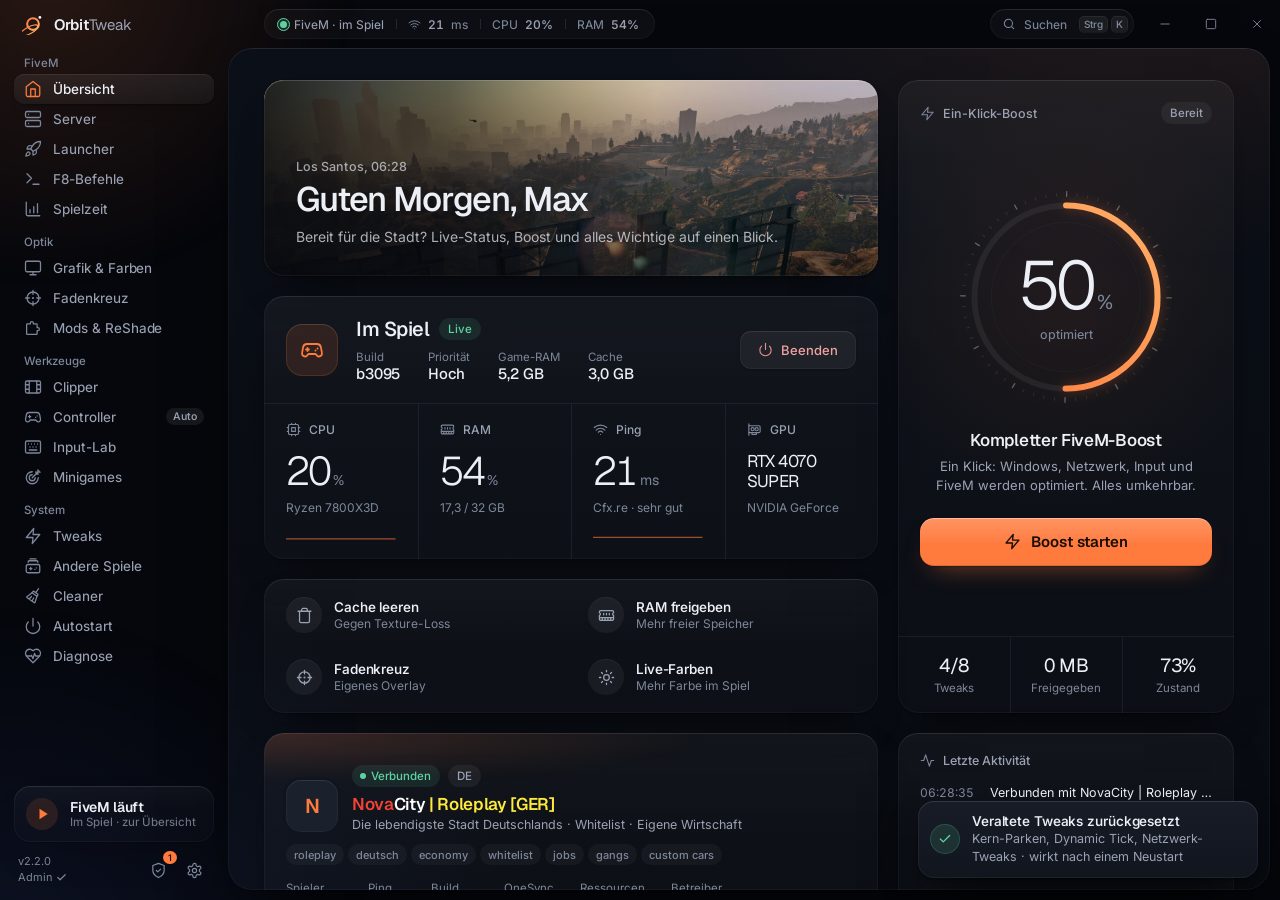
==== commit 677abeca: "Merge feat/f-guard # Conflicts: #	MainWindow.xaml.cs #	Web/index.html #	Web/palette.js" ====
--- a/Web/index.html
+++ b/Web/index.html
@@ -19,6 +19,11 @@
 <link rel="stylesheet" href="og.css">
 <link rel="stylesheet" href="serverwatch.css">
 <link rel="stylesheet" href="perf.css">
+<link rel="stylesheet" href="crashscan.css">
+<link rel="stylesheet" href="hwcheck.css">
+<link rel="stylesheet" href="netcheck.css">
+<link rel="stylesheet" href="cfgbackup.css">
+<link rel="stylesheet" href="tweakguard.css">
 <link rel="stylesheet" href="palette.css">
 <link rel="stylesheet" href="luxe-themes.css">
 </head>
@@ -114,6 +119,14 @@
     <symbol id="sw-desk" viewBox="0 0 24 24"><rect x="2" y="3" width="20" height="14" rx="2"/><path d="M8 21h8M12 17v4"/><path d="M9.5 12.5 14 8M10.5 8H14v3.5"/></symbol>
     <symbol id="pw-neck" viewBox="0 0 24 24"><path d="M3 3.5h18"/><path d="M5 3.5c0 5.2 5 6.3 5 9.5v7.5h4V13c0-3.2 5-4.3 5-9.5"/></symbol>
     <symbol id="pw-vram" viewBox="0 0 24 24"><rect x="2.5" y="5" width="19" height="12" rx="2.5"/><path d="M7 17v3M12 17v3M17 17v3"/><rect x="6" y="8.5" width="5" height="5" rx="1"/><rect x="13" y="8.5" width="5" height="5" rx="1"/></symbol>
+    <symbol id="crs-unknown" viewBox="0 0 24 24"><circle cx="12" cy="12" r="9.5"/><path d="M9.3 9.2a2.8 2.8 0 0 1 5.4 1c0 1.9-2.7 2.4-2.7 4.1M12 17.6h.01"/></symbol>
+    <symbol id="crs-crack" viewBox="0 0 24 24"><rect x="2.5" y="3.5" width="19" height="13.5" rx="2.5"/><path d="M8 21h8M12 17v4M11.2 3.5 9.4 8l3.4 1.9-2.3 4.2 1.4 2.9"/></symbol>
+    <symbol id="crs-repeat" viewBox="0 0 24 24"><path d="M17 2.5 20.5 6 17 9.5"/><path d="M3.5 11.5V10a4 4 0 0 1 4-4h13M7 21.5 3.5 18 7 14.5"/><path d="M20.5 12.5V14a4 4 0 0 1-4 4h-13"/></symbol>
+    <symbol id="hw-hz" viewBox="0 0 24 24"><rect x="2" y="3" width="20" height="14" rx="2"/><path d="M8 21h8M12 17v4M6.5 7.5h5M9 10h8.5M6.5 12.5h6"/></symbol>
+    <symbol id="hw-chan" viewBox="0 0 24 24"><rect x="2.5" y="4" width="19" height="5.5" rx="1.3"/><rect x="2.5" y="13.5" width="19" height="5.5" rx="1.3"/><path d="M6.5 9.5v2M10.5 9.5v2M14.5 9.5v2M18.5 9.5v2M6.5 19v2M10.5 19v2M14.5 19v2M18.5 19v2"/></symbol>
+    <symbol id="nc-pulse" viewBox="0 0 24 24"><path d="M2 13h3.2l2.1-5.5 3.4 11 2.6-8.2 1.6 2.7h1.9"/><circle cx="19.6" cy="13" r="2.6"/></symbol>
+    <symbol id="bk-archive" viewBox="0 0 24 24"><rect x="2.5" y="3.5" width="19" height="5" rx="1.5"/><path d="M4.5 8.5v10a2 2 0 0 0 2 2h11a2 2 0 0 0 2-2v-10"/><path d="M10 12.5h4"/></symbol>
+    <symbol id="twg-alert" viewBox="0 0 24 24"><path d="M12 22s8-4 8-10V5l-8-3-8 3v7c0 6 8 10 8 10z"/><path d="M12 7.5v5"/><path d="M12 16.25h.01"/></symbol>
   </defs>
 </svg>
 
@@ -290,7 +303,7 @@
     <section class="page" id="p-servers">
       <div class="ph">
         <div><div class="kicker">Server Hub</div><h1>Deine <span class="grad">Server</span></h1><p class="pd">Speichere deine Server und verbinde dich mit einem Klick. Mit Spielerzahl und Ping.</p></div>
-        <div class="ph-r"><button class="btn" onclick="loadServers(true)"><svg class="i"><use href="#refresh"/></svg>Aktualisieren</button></div>
+        <div class="ph-r"><button class="btn" id="nc-srvgo" type="button" onclick="ncOpen()" title="Netz-Check: zeigt in einer Minute, ob ein Lag im WLAN, bei deinem Anbieter oder beim Server anfängt"><svg class="i"><use href="#nc-pulse"/></svg>Verbindung testen</button><button class="btn" onclick="loadServers(true)"><svg class="i"><use href="#refresh"/></svg>Aktualisieren</button></div>
       </div>
       <div class="srv-wrap">
         <div class="srv-main">
@@ -1083,9 +1096,13 @@
           <div class="nt-bars" id="ntBars"></div>
           <div class="lx-nf"><span class="sub" id="ntTxt">20 Messungen, dauert ca. 3 Sekunden</span><button class="btn" id="ntBtn" onclick="netTest()"><svg class="i"><use href="#activity"/></svg>Test starten</button></div>
         </div>
-        <div class="card lx-crash">
-          <div class="lx-ih"><div class="lbl"><svg class="i"><use href="#alert"/></svg>Abstürze</div><button class="btn sm gh" onclick="api('fivem.crashes')"><svg class="i"><use href="#folder"/></svg>Ordner</button></div>
-          <div id="crashList"></div>
+        <!-- Absturz-Analyse (2.31, crashscan.js renders the body) -->
+        <div class="card crs-card" id="crsCard">
+          <div class="crs-head">
+            <div class="crs-ht"><div class="lbl"><svg class="i"><use href="#alert"/></svg>Abstürze</div><p id="crsSub">Wird gelesen…</p></div>
+            <div class="crs-ha"><button class="btn sm gh" type="button" onclick="api('fivem.crashes')"><svg class="i"><use href="#folder"/></svg>Ordner</button><button class="ib" type="button" id="crsReload" title="Neu lesen" aria-label="Abstürze neu lesen"><svg class="i"><use href="#refresh"/></svg></button></div>
+          </div>
+          <div id="crsBody"></div>
         </div>
         <div class="card lx-log">
           <div class="lx-ih"><div class="lbl"><svg class="i"><use href="#file"/></svg>FiveM-Log</div>
@@ -1112,7 +1129,7 @@
           <button class="tab" data-st="design"><svg class="i"><use href="#sparkle"/></svg><span>Design<small>Farbe &amp; Hintergrund</small></span></button>
           <button class="tab" data-st="general"><svg class="i"><use href="#sliders"/></svg><span>Verhalten<small>Leistung &amp; Boost</small></span></button>
           <button class="tab" data-st="updates"><svg class="i"><use href="#download"/></svg><span>Updates<small>Version &amp; Automatik</small></span><em class="c hidden" id="setUpdC">Neu</em></button>
-          <button class="tab" data-st="safety"><svg class="i"><use href="#history"/></svg><span>Sicherheit<small>Wiederherstellen</small></span></button>
+          <button class="tab" data-st="safety"><svg class="i"><use href="#history"/></svg><span>Sicherheit<small>Backup &amp; Wiederherstellen</small></span></button>
           <button class="tab" data-st="about"><svg class="i"><use href="#info"/></svg><span>Über<small>Hinweise &amp; Credits</small></span></button>
         </nav>
         </aside>
@@ -1264,6 +1281,11 @@
 <script src="og-r6.js"></script>
 <script src="serverwatch.js"></script>
 <script src="perf.js"></script>
+<script src="crashscan.js"></script>
+<script src="hwcheck.js"></script>
+<script src="netcheck.js"></script>
+<script src="cfgbackup.js"></script>
+<script src="tweakguard.js"></script>
 <script src="palette.js"></script>
 </body>
 </html>
--- a/Web/crashscan.css
+++ b/Web/crashscan.css
@@ -0,0 +1,119 @@
+/* =====================================================================
+   ABSTURZ-ANALYSE (2.31, crashscan.js) on the Diagnose page: one wide surface under the checks. Each crash is one row
+   (cause, when, build, how sure); opened, the explanation and the steps sit next to a sunken well with FiveM's own words,
+   the fixes and "Für Support kopieren" below. Luxe tokens of uhq.css only; no accent here – the page's one accent stays
+   "Check starten". Only transforms and opacity move; no backdrop blur.
+   ===================================================================== */
+
+/* the card takes the place of the old crash list and the full width; the connection test moves below it */
+#p-diag .dgrid{grid-template-areas:"chk inst" "crash crash" "net net" "log log"}
+@media (max-width:1100px){
+  #p-diag .dgrid{grid-template-areas:"inst" "chk" "crash" "net" "log"}
+}
+#p-diag .crs-card{grid-area:crash;min-width:0;padding:20px 22px 12px;container:crs/inline-size}
+
+/* ---------- head ---------- */
+#p-diag .crs-head{display:flex;align-items:flex-start;justify-content:space-between;gap:16px}
+#p-diag .crs-ht{min-width:0}
+#p-diag .crs-ht p{margin-top:5px;font-size:12.5px;color:var(--mute);white-space:nowrap;overflow:hidden;text-overflow:ellipsis}
+#p-diag .crs-ha{flex:none;display:flex;align-items:center;gap:8px}
+#p-diag .crs-ha .ib{width:30px;height:30px;border-radius:9px}
+#p-diag .crs-ha .ib svg.i{width:15px;height:15px}
+#p-diag .crs-ha .ib[disabled]{opacity:.45;cursor:default}
+
+/* a pattern over several crashes: one quiet line in the warm tone of a note */
+#p-diag .crs-pat{display:flex;align-items:center;gap:12px;margin:16px 0 2px;padding:11px 14px;border-radius:14px;
+  background:rgba(242,196,107,.055);box-shadow:inset 0 0 0 1px rgba(242,196,107,.09)}
+#p-diag .crs-pat svg.i{flex:none;width:16px;height:16px;color:var(--warn)}
+#p-diag .crs-pat p{font-size:13px;line-height:1.45;color:var(--sub);text-wrap:pretty}
+#p-diag .crs-pat b{font-weight:600;color:var(--text)}
+
+/* ---------- the rows ---------- */
+#p-diag .crs-list{margin:10px -10px 0}
+#p-diag .crs-row{position:relative;border-radius:16px;transition:background .2s}
+#p-diag .crs-row+.crs-row::before{content:'';position:absolute;left:64px;right:14px;top:0;height:1px;background:var(--line);transition:opacity .2s}
+#p-diag .crs-row.open{background:rgba(255,255,255,.022)}
+#p-diag .crs-row.open::before,#p-diag .crs-row.open+.crs-row::before{opacity:0}
+#p-diag .crs-rh{display:flex;align-items:center;gap:14px;width:100%;min-width:0;padding:12px 14px;border:0;border-radius:16px;background:none;
+  color:inherit;font:inherit;text-align:left;cursor:pointer}
+#p-diag .crs-row:not(.open) .crs-rh:hover{background:rgba(255,255,255,.028)}
+#p-diag .crs-rh:focus-visible{outline:2px solid rgba(var(--a-rgb),.55);outline-offset:-2px}
+#p-diag .crs-ic{flex:none;width:36px;height:36px;display:grid;place-items:center;border-radius:50%;background:rgba(255,255,255,.05);
+  box-shadow:inset 0 1px 0 rgba(255,255,255,.05);color:var(--sub)}
+#p-diag .crs-ic svg.i{width:16px;height:16px}
+#p-diag .crs-rt{flex:1;min-width:0;display:flex;flex-direction:column;gap:3px}
+#p-diag .crs-rt b{font-size:14px;font-weight:550;letter-spacing:-.008em;color:var(--text);white-space:nowrap;overflow:hidden;text-overflow:ellipsis}
+#p-diag .crs-rt>span{font-size:12.5px;color:var(--mute);white-space:nowrap;overflow:hidden;text-overflow:ellipsis;font-variant-numeric:tabular-nums}
+#p-diag .crs-rt>span i{font-style:normal;margin:0 7px;opacity:.55}
+#p-diag .crs-sure{flex:none;height:22px;padding:0 9px;display:inline-flex;align-items:center;border-radius:99px;font-size:11.5px;font-weight:500;
+  background:rgba(255,255,255,.05);color:var(--sub);white-space:nowrap}
+#p-diag .crs-sure.klar{background:rgba(255,255,255,.075);color:var(--text)}
+#p-diag .crs-sure.unklar{background:none;box-shadow:inset 0 0 0 1px var(--line2);color:var(--mute)}
+#p-diag .crs-sure:empty{display:none}
+#p-diag .crs-chev{flex:none;width:15px;height:15px;color:var(--mute);transition:transform .25s var(--ease)}
+#p-diag .crs-row.open .crs-chev{transform:rotate(90deg)}
+
+/* ---------- details ---------- */
+#p-diag .crs-det{padding:0 14px 14px 64px}
+#p-diag .crs-cols{display:grid;grid-template-columns:minmax(0,1fr) minmax(0,1.08fr);gap:22px;align-items:start}
+#p-diag .crs-why{font-size:13px;line-height:1.55;color:var(--sub);text-wrap:pretty}
+#p-diag .crs-steps{margin:12px 0 0;padding:0;list-style:none;display:flex;flex-direction:column;gap:7px}
+#p-diag .crs-steps li{position:relative;padding-left:16px;font-size:12.5px;line-height:1.5;color:var(--text);text-wrap:pretty}
+#p-diag .crs-steps li::before{content:'';position:absolute;left:3px;top:.6em;width:5px;height:5px;border-radius:50%;background:var(--mute)}
+
+/* what FiveM said: a sunken well, the signature in mono */
+#p-diag .crs-said{min-width:0;padding:12px 14px 13px;border-radius:14px;background:var(--well);box-shadow:var(--well-edge)}
+#p-diag .crs-sh{margin-bottom:9px;font-size:11.5px;font-weight:500;color:var(--mute)}
+#p-diag .crs-f{display:flex;flex-direction:column;gap:3px;min-width:0}
+#p-diag .crs-f+.crs-f{margin-top:10px}
+#p-diag .crs-f>span{font-size:11.5px;color:var(--mute)}
+#p-diag .crs-f p{font-size:12.5px;line-height:1.5;color:var(--text);overflow-wrap:anywhere;user-select:text}
+#p-diag .crs-f p.crs-none{color:var(--sub)}
+#p-diag .crs-sig{font-family:var(--mono);font-size:12px;line-height:1.5;color:var(--text);overflow-wrap:anywhere;user-select:text}
+#p-diag .crs-small{display:flex;flex-wrap:wrap;gap:5px 16px;margin-top:11px;padding-top:10px;box-shadow:inset 0 1px 0 var(--line)}
+#p-diag .crs-small span{display:inline-flex;flex-wrap:wrap;column-gap:6px;max-width:100%;font-size:12px;font-variant-numeric:tabular-nums}
+#p-diag .crs-small em{font-style:normal;color:var(--mute)}
+#p-diag .crs-small b{min-width:0;font-weight:400;color:var(--sub);overflow-wrap:anywhere;user-select:text}
+#p-diag .crs-stk{margin-top:10px}
+#p-diag .crs-stk summary{display:inline-flex;align-items:center;gap:6px;list-style:none;font-size:12px;color:var(--sub);cursor:pointer;border-radius:6px}
+#p-diag .crs-stk summary::-webkit-details-marker{display:none}
+#p-diag .crs-stk summary:hover{color:var(--text)}
+#p-diag .crs-stk summary svg.i{width:12px;height:12px;transition:transform .2s var(--ease)}
+#p-diag .crs-stk[open] summary svg.i{transform:rotate(90deg)}
+#p-diag .crs-stk code{display:block;margin-top:8px;font-family:var(--mono);font-size:11.5px;line-height:1.7;color:var(--sub);white-space:pre-wrap;overflow-wrap:anywhere;user-select:text}
+
+/* fixes on the left, the file and the text for support on the right */
+#p-diag .crs-acts{display:flex;flex-wrap:wrap;align-items:center;gap:8px;margin-top:14px}
+#p-diag .crs-gap{flex:1 1 0;min-width:0}
+#p-diag .crs-acts .btn[disabled]{cursor:default}
+#p-diag .crs-acts .btn:not(.crs-done)[disabled]{opacity:.5}
+#p-diag .crs-done,#p-diag .crs-done svg.i,#p-diag .crs-done:hover svg.i{color:var(--good)}
+
+/* narrow card: one column, the details from the left edge */
+@container crs (max-width:720px){
+  #p-diag .crs-cols{grid-template-columns:minmax(0,1fr);gap:14px}
+  #p-diag .crs-det{padding-left:14px}
+}
+@container crs (max-width:520px){
+  #p-diag .crs-sure{display:none}
+}
+
+/* ---------- states ---------- */
+#p-diag .crs-empty{padding:30px 16px 26px}
+#p-diag .crs-empty .btn{margin-top:14px}
+#p-diag .crs-empty.crs-bad>svg.i{background:rgba(242,139,139,.1);color:var(--bad)}
+#p-diag .crs-skel{display:flex;flex-direction:column;gap:8px;margin-top:16px;padding-bottom:8px}
+#p-diag .crs-skel i{display:block;height:54px;border-radius:14px;background:rgba(255,255,255,.035);animation:crs-pulse 1.2s ease-in-out infinite alternate}
+#p-diag .crs-skel i:nth-child(2){animation-delay:.15s}
+#p-diag .crs-skel i:nth-child(3){animation-delay:.3s}
+@keyframes crs-pulse{from{opacity:.4}to{opacity:1}}
+
+/* opened from Strg+K: the card's edge lights up once */
+#p-diag .crs-card::after{display:block;content:'';position:absolute;inset:0;border-radius:inherit;pointer-events:none;opacity:0;
+  box-shadow:inset 0 0 0 1px rgba(var(--a-rgb),.5)}
+#p-diag .crs-card.crs-flash::after{animation:crs-flash 1.8s ease-out}
+@keyframes crs-flash{0%,35%{opacity:1}100%{opacity:0}}
+@media (prefers-reduced-motion:reduce){
+  #p-diag .crs-skel i{animation:none;opacity:.7}
+  #p-diag .crs-chev,#p-diag .crs-stk summary svg.i{transition:none}
+}
--- a/Web/hwcheck.css
+++ b/Web/hwcheck.css
@@ -0,0 +1,73 @@
+/* =====================================================================
+   MONITOR-CHECK UND RAM-CHECK (2.31, hwcheck.js): the dialogs behind their Diagnose rows. A quiet head with a glyph
+   tile, the numbers that matter large and calm, lists on a well, the accent only on the one main button. Uses the
+   Luxe tokens of uhq.css; only transforms and opacity move.
+   ===================================================================== */
+.mbox:has(> .hw-m.hw-wide){width:580px}
+
+/* head: glyph tile, kicker, title */
+.hw-hd{display:flex;align-items:center;gap:14px}
+.hw-hd h1{margin-top:2px}
+.hw-ic{width:42px;height:42px;flex:none;display:grid;place-items:center;border-radius:13px;background:rgba(255,255,255,.05);color:var(--sub);
+  box-shadow:inset 0 1px 0 rgba(255,255,255,.06),inset 0 0 0 1px rgba(255,255,255,.03)}
+.hw-ic svg.i{width:19px;height:19px}
+.hw-ic.hw-bad{background:rgba(242,139,139,.1);color:var(--bad)}
+.hw-m>p,.hw-body>p{margin-top:14px}
+
+/* the two rates: now → after */
+.hw-rate{display:grid;grid-template-columns:1fr auto 1fr;align-items:center;margin-top:18px;padding:16px 8px;border-radius:16px;background:var(--well);box-shadow:var(--well-edge);text-align:center}
+.hw-rate b{display:block;font-family:var(--disp);font-size:40px;font-weight:300;letter-spacing:-.05em;line-height:1;color:var(--mute);font-variant-numeric:tabular-nums}
+.hw-rate .hw-on b{color:var(--text)}
+.hw-rate span{display:block;margin-top:7px;font-size:12px;color:var(--mute)}
+.hw-rate .hw-to{width:18px;height:18px;color:var(--mute);opacity:.8}
+
+/* points to know before the switch */
+.hw-pts{margin:14px 0 0;padding:4px 16px;border-radius:14px;list-style:none;background:var(--well);box-shadow:var(--well-edge)}
+.hw-pts li{position:relative;padding:10px 0 10px 18px;font-size:13px;line-height:1.5;color:var(--sub)}
+.hw-pts li+li{box-shadow:inset 0 1px 0 rgba(255,255,255,.04)}
+.hw-pts li::before{content:'';position:absolute;left:2px;top:18px;width:5px;height:5px;border-radius:50%;background:rgba(255,255,255,.28)}
+
+/* the countdown: one bar that runs out (transform only, its duration set by hwcheck.js) */
+.hw-left{font-weight:600;color:var(--text);font-variant-numeric:tabular-nums}
+.hw-bar{height:4px;margin-top:20px;border-radius:4px;background:rgba(255,255,255,.07);overflow:hidden}
+.hw-bar i{display:block;height:100%;border-radius:4px;background:var(--sub);transform-origin:0 50%;transition:transform linear}
+.hw-bar i.hw-run{transform:scaleX(0)}
+
+/* the RAM dialog: a scroll body between the head and the buttons */
+.hw-body{max-height:calc(100vh - 230px);overflow:auto;margin:6px -12px 0 0;padding:8px 12px 10px 0;
+  -webkit-mask:linear-gradient(180deg,transparent,#000 8px,#000 calc(100% - 10px),transparent);mask:linear-gradient(180deg,transparent,#000 8px,#000 calc(100% - 10px),transparent)}
+.hw-body>p:first-child{margin-top:0}
+.hw-mods{margin-top:16px;padding:2px 14px;border-radius:16px;background:var(--well);box-shadow:var(--well-edge)}
+.hw-mod{position:relative;display:grid;grid-template-columns:32px minmax(0,1fr) auto;align-items:center;gap:12px;padding:11px 0}
+.hw-mod+.hw-mod::before{content:'';position:absolute;left:44px;right:0;top:0;height:1px;background:var(--line)}
+.hw-mi{width:32px;height:32px;display:grid;place-items:center;border-radius:10px;background:rgba(255,255,255,.05);color:var(--sub)}
+.hw-mi svg.i{width:16px;height:16px}
+.hw-mt{min-width:0}
+.hw-mt b,.hw-ms b{display:block;font-size:13px;font-weight:550;color:var(--text);white-space:nowrap;overflow:hidden;text-overflow:ellipsis}
+.hw-mt span,.hw-ms span{display:block;margin-top:2px;font-size:12px;color:var(--mute);white-space:nowrap;overflow:hidden;text-overflow:ellipsis}
+.hw-ms{text-align:right;font-variant-numeric:tabular-nums}
+.hw-ms span.hw-slow{color:var(--warn)}
+.hw-sec{margin-top:20px}
+.hw-sec h2{font-size:14px;font-weight:580;letter-spacing:-.01em;color:var(--text)}
+.hw-sec p{margin-top:6px}
+.hw-steps{margin:10px 0 0;padding:0;list-style:none;counter-reset:hws}
+.hw-steps li{position:relative;padding:6px 0 6px 34px;font-size:13px;line-height:1.55;color:var(--sub);counter-increment:hws}
+.hw-steps li::before{content:counter(hws);position:absolute;left:0;top:6px;width:22px;height:22px;display:grid;place-items:center;border-radius:50%;
+  background:rgba(255,255,255,.06);box-shadow:inset 0 1px 0 rgba(255,255,255,.06);font-size:11.5px;font-weight:600;color:var(--text);font-variant-numeric:tabular-nums}
+.hw-note{display:flex;gap:10px;margin-top:18px;padding:12px 14px;border-radius:14px;background:rgba(255,255,255,.03);box-shadow:inset 0 0 0 1px rgba(255,255,255,.04);
+  font-size:12.5px;line-height:1.55;color:var(--sub)}
+.hw-note svg.i{width:15px;height:15px;flex:none;margin-top:2px;color:var(--mute)}
+.hw-wait{display:flex;flex-direction:column;align-items:center;text-align:center;padding:34px 0 10px}
+.hw-wait>svg.i{width:20px;height:20px;padding:12px;box-sizing:content-box;border-radius:50%;background:rgba(255,255,255,.05);color:var(--sub);animation:hwPulse 1.4s ease-in-out infinite}
+.hw-wait b{margin-top:14px;font-size:14px;font-weight:550;letter-spacing:-.008em;color:var(--text)}
+.hw-wait span{margin-top:4px;font-size:12.5px;color:var(--mute)}
+@keyframes hwPulse{50%{opacity:.45}}
+
+/* Strg+K brought you here: the row lights up once */
+#p-diag .hc.hw-flash::after{content:'';position:absolute;inset:0;border-radius:14px;pointer-events:none;opacity:0;
+  background:rgba(var(--a-rgb),.07);box-shadow:inset 0 0 0 1px rgba(var(--a-rgb),.45);animation:hwFlash 2s var(--ease,ease) .25s}
+@keyframes hwFlash{0%,100%{opacity:0}25%,60%{opacity:1}}
+@media (prefers-reduced-motion:reduce){
+  #p-diag .hc.hw-flash::after{animation:none;opacity:1}
+  .hw-wait>svg.i{animation:none}
+}
--- a/Web/netcheck.css
+++ b/Web/netcheck.css
@@ -0,0 +1,103 @@
+/* =====================================================================
+   NETZ-CHECK (2.31): the dialog of Web/netcheck.js. One row per stage of the route (router, internet, server) in a
+   well: its trace on one shared scale, its numbers in quiet figures, at the end a status chip per row and the row
+   where the problem starts lit in its status colour. Line colours: the accent for the server (the stage you care
+   about), the same accent toned toward grey for the stages before it, so the order reads at a glance; every row is
+   also labelled, colour is never the only key.
+   ===================================================================== */
+.mbox:has(> .nc-box){width:820px;max-height:calc(100vh - 32px);overflow:auto;overscroll-behavior:contain}
+.mbox:has(> .nc-box.nc-error){width:540px}
+.nc-box{--nc-gw:color-mix(in oklab,var(--a) 28%,#8C95A8);--nc-net:color-mix(in oklab,var(--a) 60%,#B8C0CF);--nc-srv:var(--a)}
+
+/* ---------- head: status tile, kicker, the verdict as the title ---------- */
+.nc-head{display:flex;align-items:flex-start;gap:16px}
+.nc-ic{flex:none;width:44px;height:44px;border-radius:14px;display:grid;place-items:center;background:rgba(var(--a-rgb),.12);color:var(--a);
+  box-shadow:inset 0 1px 0 rgba(255,255,255,.06),inset 0 0 0 1px rgba(var(--a-rgb),.16)}
+.nc-ic svg.i{width:20px;height:20px}
+.nc-ic.ok{background:rgba(95,212,163,.12);color:var(--good);box-shadow:inset 0 1px 0 rgba(255,255,255,.06),inset 0 0 0 1px rgba(95,212,163,.18)}
+.nc-ic.warn{background:rgba(242,196,107,.12);color:var(--warn);box-shadow:inset 0 1px 0 rgba(255,255,255,.06),inset 0 0 0 1px rgba(242,196,107,.18)}
+.nc-ic.bad{background:rgba(242,139,139,.12);color:var(--bad);box-shadow:inset 0 1px 0 rgba(255,255,255,.06),inset 0 0 0 1px rgba(242,139,139,.18)}
+.nc-ht{flex:1;min-width:0}
+.mbox .nc-ht h1{margin-top:4px}
+.mbox .nc-ht p{margin-top:6px;max-width:660px}
+
+/* ---------- the route: a table of three rows in a well ---------- */
+.nc-route{position:relative;margin-top:20px;padding:2px 16px 4px;border-radius:16px;background:var(--well);box-shadow:var(--well-edge)}
+.nc-th,.nc-row,.nc-axis{display:grid;grid-template-columns:184px minmax(0,1fr) 58px 58px 62px 56px;align-items:center;column-gap:14px}
+.nc-th{height:32px;font-size:11.5px;color:var(--mute)}
+.nc-th b{font-weight:500;color:var(--sub);font-variant-numeric:tabular-nums}
+.nc-th span:nth-child(n+3){text-align:right}
+.nc-row{position:relative;height:54px;border-top:1px solid var(--line)}
+.nc-row.nc-start::before{content:'';position:absolute;inset:-1px -16px 0;background:linear-gradient(90deg,rgba(242,139,139,.075),rgba(242,139,139,0) 70%);pointer-events:none}
+.nc-row.nc-start.nc-mild::before{background:linear-gradient(90deg,rgba(242,196,107,.075),rgba(242,196,107,0) 70%)}
+.nc-who{display:flex;align-items:center;gap:11px;min-width:0}
+.nc-key{flex:none;width:30px;height:30px;border-radius:10px;display:grid;place-items:center;background:rgba(255,255,255,.045);box-shadow:inset 0 1px 0 rgba(255,255,255,.05)}
+.nc-key svg.i{width:15px;height:15px;color:var(--c)}
+.nc-wt{min-width:0}
+.nc-wt b{display:block;font-size:13.5px;font-weight:550;letter-spacing:-.005em;white-space:nowrap;overflow:hidden;text-overflow:ellipsis}
+.nc-wt small{display:flex;align-items:center;gap:6px;margin-top:2px;font-size:11.5px;color:var(--mute);white-space:nowrap;overflow:hidden;text-overflow:ellipsis}
+.nc-chip{height:19px;padding:0 7px;font-size:11px}
+.nc-tr{position:relative;height:38px}
+.nc-tr svg{position:absolute;inset:0;width:100%;height:100%;overflow:visible}
+.nc-base{stroke:rgba(255,255,255,.08);stroke-width:1;vector-effect:non-scaling-stroke}
+.nc-line{fill:none;stroke:var(--c);stroke-width:2;stroke-linejoin:round;stroke-linecap:round;vector-effect:non-scaling-stroke}
+.nc-lost{fill:none;stroke:var(--bad);stroke-width:2;stroke-linecap:round;vector-effect:non-scaling-stroke}
+.nc-skip{position:absolute;inset:0;display:block;font-size:12px;line-height:38px;color:var(--mute);white-space:nowrap;overflow:hidden;text-overflow:ellipsis}
+.nc-n{text-align:right;font-family:var(--disp);font-size:15px;font-weight:450;letter-spacing:-.01em;font-variant-numeric:tabular-nums;color:var(--text);white-space:nowrap}
+.nc-n small{margin-left:2px;font-family:var(--body);font-size:11px;font-weight:400;letter-spacing:0;color:var(--mute)}
+.nc-idle .nc-n,.nc-prep .nc-n{color:var(--mute)}
+.nc-axis{height:26px;border-top:1px solid var(--line);font-size:11px;color:var(--mute)}
+.nc-ticks{display:flex;justify-content:space-between;font-variant-numeric:tabular-nums}
+.nc-ticks i{font-style:normal}
+.nc-lg{grid-column:3 / -1;display:flex;align-items:center;justify-content:flex-end;gap:6px}
+.nc-lk{width:2px;height:9px;border-radius:2px;background:var(--bad)}
+.nc-idle .nc-lg,.nc-prep .nc-lg{visibility:hidden}
+
+/* hover: one line through all three rows and the values at that moment */
+.nc-cross{position:absolute;top:34px;bottom:27px;width:1px;background:rgba(255,255,255,.28);pointer-events:none}
+.nc-tip{position:absolute;top:38px;z-index:2;display:grid;gap:4px;min-width:150px;padding:9px 11px;border-radius:12px;font-size:12px;color:var(--sub);pointer-events:none;
+  background:linear-gradient(180deg,#1C2230,#151A25);box-shadow:inset 0 1px 0 rgba(255,255,255,.08),inset 0 0 0 1px rgba(196,210,255,.06),0 12px 28px -10px rgba(0,0,0,.8)}
+.nc-tip em{font-style:normal;font-size:11.5px;color:var(--mute);font-variant-numeric:tabular-nums}
+.nc-tip span{display:flex;align-items:center;gap:7px}
+.nc-tip span i{width:10px;height:3px;border-radius:2px}
+.nc-tip span b{margin-left:auto;padding-left:12px;font-weight:550;color:var(--text);font-variant-numeric:tabular-nums}
+.nc-cross[hidden],.nc-tip[hidden]{display:none}
+
+/* ---------- under the route: what helps, notes, the reassurance before the start ---------- */
+.nc-more{display:grid;gap:12px;margin-top:14px}
+.nc-adv{padding:14px 18px 15px;border-radius:16px;background:var(--plat);box-shadow:var(--edge)}
+.mbox .nc-adv h3{margin:0 0 8px;font-size:13px;font-weight:600;letter-spacing:-.005em;color:var(--text)}
+.nc-adv ul{display:grid;gap:6px;margin:0;padding:0;list-style:none}
+.nc-adv li{position:relative;padding-left:16px;font-size:13px;line-height:1.5;color:var(--sub)}
+.nc-adv li::before{content:'';position:absolute;left:2px;top:.62em;width:5px;height:5px;border-radius:50%;background:var(--mute)}
+.nc-notes{display:grid;gap:6px;padding:0 4px}
+.mbox .nc-notes p,.mbox .nc-hint{display:flex;align-items:flex-start;gap:9px;margin:0;font-size:12.5px;line-height:1.5;color:var(--mute)}
+.mbox .nc-hint{margin-top:14px;padding:0 4px}
+.nc-notes svg.i,.nc-hint svg.i{flex:none;width:14px;height:14px;margin-top:2px;color:var(--mute)}
+
+/* ---------- the foot: server choice or countdown on the left, the actions on the right ---------- */
+.nc-act{flex-wrap:nowrap}
+.nc-pick{display:flex;align-items:center;gap:10px;min-width:0;margin-right:auto;font-size:12.5px;color:var(--mute)}
+.mbox .nc-sel{width:300px;max-width:100%;height:40px;padding:0 34px 0 12px;border-radius:12px;font-size:13px;color:var(--text);text-overflow:ellipsis;cursor:pointer}
+.mbox .nc-sel[disabled]{opacity:.5;cursor:default}
+.nc-cd{display:flex;align-items:center;gap:14px;margin-right:auto;font-size:13px;color:var(--sub);font-variant-numeric:tabular-nums}
+.nc-cd span{min-width:86px}
+.nc-bar{position:relative;width:220px;height:4px;border-radius:4px;background:rgba(255,255,255,.07);overflow:hidden}
+.nc-bar i{position:absolute;inset:0;border-radius:4px;background:var(--sub);transform:scaleX(0);transform-origin:left;transition:transform .5s linear}
+
+/* ---------- the ways in ---------- */
+#p-diag .hc .nc-hgo{flex:none}
+#p-diag .hc .nc-hgo svg.i{width:14px;height:14px}
+#srvList .srv:not(.skel) .pg{margin:-6px -8px;padding:6px 8px;border-radius:9px;cursor:pointer;transition:background .2s}
+#srvList .srv:not(.skel) .pg:hover{background:rgba(255,255,255,.055)}
+
+@media (max-width:1100px){
+  .mbox:has(> .nc-box:not(.nc-error)){width:calc(100vw - 48px)}
+  .nc-th,.nc-row,.nc-axis{grid-template-columns:168px minmax(0,1fr) 54px 54px 58px 50px;column-gap:12px}
+}
+@media (max-height:760px){
+  .nc-row{height:48px}
+  .nc-route{margin-top:16px}
+  .mbox .nc-ht p{margin-top:4px}
+}
+@media (prefers-reduced-motion:reduce){ .nc-bar i{transition:none} }
--- a/Web/cfgbackup.css
+++ b/Web/cfgbackup.css
@@ -0,0 +1,116 @@
+/* =====================================================================
+   EINSTELLUNGS-BACKUP (2.31, cfgbackup.js): Einstellungen › Sicherheit. What would be saved as four quiet wells,
+   one line with the last backup beside the one accent action, the automatic switch, then the list with a hairline
+   that starts at the text. Luxe tokens only (uhq.css); the scene themes change those tokens. No backdrop blur.
+   ===================================================================== */
+
+/* ---------- what is saved now ---------- */
+/* two columns, one when the card is too narrow for two (never more than two: four wells, two rows) */
+#bkCard .bk-src{display:grid;grid-template-columns:repeat(auto-fit,minmax(max(250px,calc(50% - 4px)),1fr));gap:8px;margin-top:14px}
+.bk-s{display:flex;align-items:center;gap:12px;min-width:0;min-height:62px;padding:11px 14px 11px 12px;border-radius:var(--r-tile);background:var(--well);box-shadow:var(--well-edge)}
+.bk-s.wait{opacity:.6}
+.bk-sic{flex:none;width:34px;height:34px;display:grid;place-items:center;border-radius:11px;background:rgba(255,255,255,.05);color:var(--sub);box-shadow:inset 0 1px 0 rgba(255,255,255,.06)}
+.bk-sic svg.i{width:16px;height:16px}
+.bk-stx{flex:1;min-width:0;display:flex;flex-direction:column;gap:3px}
+.bk-sn{display:flex;align-items:baseline;gap:8px;min-width:0}
+.bk-sn b{min-width:0;font-size:13.5px;font-weight:550;letter-spacing:-.006em;white-space:nowrap;overflow:hidden;text-overflow:ellipsis}
+.bk-ssz,.bk-stag{flex:none;margin-left:auto;font-size:12px;font-style:normal;color:var(--mute);font-variant-numeric:tabular-nums;white-space:nowrap}
+.bk-sw{font-size:12px;line-height:1.35;color:var(--sub);white-space:nowrap;overflow:hidden;text-overflow:ellipsis}
+.bk-s.off{background:rgba(0,0,0,.12)}
+.bk-s.off .bk-sic{background:rgba(255,255,255,.025);color:var(--mute)}
+.bk-s.off .bk-sn b,.bk-s.off .bk-sw{color:var(--mute)}
+
+/* ---------- the last backup and the main action ---------- */
+#bkCard .bk-go{display:flex;align-items:center;gap:16px;margin-top:16px}
+.bk-last{flex:1;min-width:0;display:flex;align-items:flex-start;gap:8px;font-size:12.5px;line-height:1.45;color:var(--sub);text-wrap:pretty}
+.bk-last b{font-weight:550;color:var(--text)}
+.bk-last.warn{color:var(--warn)}
+.bk-last svg.i{flex:none;width:15px;height:15px;margin-top:1px}
+#bkMake{flex:none;height:38px;padding:0 16px;border-radius:12px}
+#bkMake[disabled]{cursor:default}
+.bk-ring{flex:none;width:12px;height:12px;border-radius:50%;border:2px solid currentColor;border-right-color:transparent;opacity:.8;animation:bkSpin .8s linear infinite}
+@keyframes bkSpin{to{transform:rotate(360deg)}}
+
+/* ---------- the result of the last action ---------- */
+.bk-msg{display:flex;align-items:center;gap:12px;margin-top:14px;padding:12px 8px 12px 14px;border-radius:16px;animation:bkIn .35s var(--ease)}
+@keyframes bkIn{from{opacity:0;transform:translateY(4px)}}
+.bk-msg.ok{background:rgba(95,212,163,.055);box-shadow:inset 0 0 0 1px rgba(95,212,163,.13)}
+.bk-msg.bad{background:rgba(242,139,139,.06);box-shadow:inset 0 0 0 1px rgba(242,139,139,.15)}
+.bk-mi{flex:none;width:32px;height:32px;display:grid;place-items:center;border-radius:50%}
+.bk-mi svg.i{width:15px;height:15px;stroke-width:2}
+.bk-msg.ok .bk-mi{background:rgba(95,212,163,.12);color:var(--good)}
+.bk-msg.bad .bk-mi{background:rgba(242,139,139,.12);color:var(--bad)}
+.bk-mt{flex:1;min-width:0}
+.bk-mt b{display:block;font-size:13.5px;font-weight:550;letter-spacing:-.006em}
+.bk-mt span{display:block;margin-top:2px;font-size:12.5px;line-height:1.45;color:var(--sub);text-wrap:pretty}
+.bk-msg .btn.sm{flex:none}
+.bk-x{flex:none;width:28px;height:28px;display:grid;place-items:center;border:0;border-radius:8px;background:none;color:var(--mute);cursor:pointer;transition:background .2s,color .2s}
+.bk-x:hover{background:rgba(255,255,255,.06);color:var(--text)}
+.bk-x svg.i{width:13px;height:13px}
+
+/* ---------- automatic ---------- */
+#p-settings #bkCard .bk-auto{margin-top:16px;border-top:1px solid var(--line)}
+
+/* ---------- the list ---------- */
+.bk-lh{display:flex;align-items:center;gap:9px;padding:18px 0 8px}
+.bk-lh b{font-family:var(--disp);font-size:15px;font-weight:560;letter-spacing:-.012em}
+.bk-n{height:20px;min-width:20px;padding:0 7px;display:inline-flex;align-items:center;justify-content:center;border-radius:99px;background:rgba(255,255,255,.06);font-size:11.5px;font-style:normal;font-weight:550;color:var(--sub);font-variant-numeric:tabular-nums}
+.bk-n:empty{display:none}
+#bkDir{margin-right:-8px}
+#bkRows{margin:0 -10px}
+.bk-row{position:relative;display:flex;align-items:center;gap:14px;padding:11px 10px;border-radius:14px;transition:background .2s}
+.bk-row+.bk-row::before{content:'';position:absolute;left:60px;right:10px;top:0;height:1px;background:var(--line);transition:opacity .2s}
+.bk-row:hover{background:rgba(255,255,255,.028)}
+.bk-row:hover::before,.bk-row:hover+.bk-row::before{opacity:0}
+.bk-ic{flex:none;width:36px;height:36px;display:grid;place-items:center;border-radius:50%;background:rgba(255,255,255,.05);color:var(--sub);box-shadow:inset 0 1px 0 rgba(255,255,255,.05)}
+.bk-ic svg.i{width:16px;height:16px}
+.bk-row.bad .bk-ic{background:rgba(242,139,139,.1);color:var(--bad)}
+.bk-tx{flex:1;min-width:0;display:flex;flex-direction:column;gap:2px}
+.bk-tx>b{font-size:14px;font-weight:550;letter-spacing:-.008em}
+.bk-sub{display:flex;align-items:center;flex-wrap:wrap;column-gap:6px;font-size:12.5px;color:var(--sub);font-variant-numeric:tabular-nums}
+.bk-sub>i{font-style:normal;color:var(--mute)}
+.bk-k{display:inline-flex;align-items:center;gap:5px;font-style:normal}
+.bk-k svg.i{width:12px;height:12px;color:var(--mute)}
+.bk-k.bad{color:var(--bad)}
+.bk-row.bad .bk-sub{color:var(--mute)}
+.bk-fl{font-size:12px;color:var(--mute);white-space:nowrap;overflow:hidden;text-overflow:ellipsis}
+.bk-row .btn.sm{flex:none}
+.bk-row .btn.sm[disabled]{opacity:.5;cursor:default}
+.bk-row .btn.sm[disabled]:has(.bk-ring){opacity:1}
+.bk-del{flex:none;width:30px;height:30px;display:grid;place-items:center;border:0;border-radius:9px;background:none;color:var(--mute);cursor:pointer;transition:background .2s,color .2s}
+.bk-del:hover{background:rgba(242,139,139,.09);color:var(--bad)}
+.bk-del svg.i{width:15px;height:15px}
+.bk-del[disabled]{opacity:.45;pointer-events:none}
+.bk-del[disabled]:has(.bk-ring){opacity:1;color:var(--sub)}
+.bk-more{display:flex;align-items:center;gap:6px;height:30px;margin:4px 0 0 60px;padding:0 9px;border:0;border-radius:9px;background:none;font-size:12.5px;font-weight:500;color:var(--sub);cursor:pointer;transition:background .2s,color .2s}
+.bk-more:hover{background:rgba(255,255,255,.045);color:var(--text)}
+.bk-more svg.i{width:13px;height:13px;transform:rotate(90deg);transition:transform .3s var(--ease)}
+.bk-more.open svg.i{transform:rotate(-90deg)}
+
+.bk-empty{display:flex;flex-direction:column;align-items:center;padding:24px 16px 20px;text-align:center}
+.bk-empty>svg.i{width:18px;height:18px;padding:11px;box-sizing:content-box;border-radius:50%;background:rgba(255,255,255,.05);color:var(--sub);box-shadow:inset 0 1px 0 rgba(255,255,255,.06)}
+.bk-empty.wait>svg.i{background:rgba(var(--a-rgb),.1);color:var(--a)}
+.bk-empty.bad>svg.i{background:rgba(242,139,139,.1);color:var(--bad)}
+.bk-empty b{margin-top:12px;font-size:14px;font-weight:550}
+.bk-empty span{max-width:430px;margin-top:4px;font-size:12.5px;line-height:1.5;color:var(--sub);text-wrap:pretty}
+.bk-empty .btn{margin-top:14px}
+
+.bk-foot{margin-top:12px;padding-top:14px;border-top:1px solid var(--line);font-size:12px;line-height:1.5;color:var(--mute);text-wrap:pretty}
+.bk-foot code{font-family:inherit;color:var(--sub);user-select:text}
+
+/* ---------- the restore question (in the dialog) ---------- */
+.bk-pick{display:flex;flex-direction:column;gap:6px;margin-top:20px}
+.bk-pr{display:flex;align-items:center;gap:12px;width:100%;padding:10px 12px;border:0;border-radius:12px;background:var(--well);box-shadow:var(--well-edge);color:var(--text);text-align:left;font:inherit;cursor:pointer;transition:background .2s}
+.bk-pr:hover{background:rgba(255,255,255,.04)}
+.bk-pr:focus-visible{outline:2px solid rgba(var(--a-rgb),.75);outline-offset:1px}
+.bk-cb{flex:none;width:20px;height:20px;display:grid;place-items:center;border-radius:7px;background:rgba(255,255,255,.07);box-shadow:inset 0 1px 2px rgba(0,0,0,.4),inset 0 0 0 1px rgba(255,255,255,.06);transition:background .25s,box-shadow .25s}
+.bk-cb svg{width:12px;height:12px;stroke:#fff;stroke-width:3.2;opacity:0;transform:scale(.6);transition:opacity .2s,transform .25s var(--ease)}
+.bk-pr.on .bk-cb{background:var(--on-fill);box-shadow:var(--on-edge),0 1px 2px rgba(0,0,0,.35)}
+.bk-pr.on .bk-cb svg{opacity:1;transform:none}
+.bk-pt{min-width:0;display:flex;flex-direction:column;gap:2px}
+.bk-pt b{font-size:13.5px;font-weight:550}
+.bk-pt small{font-size:12px;color:var(--sub);white-space:nowrap;overflow:hidden;text-overflow:ellipsis}
+.bk-pr:not(.on) .bk-pt b{color:var(--sub)}
+.mbox .bk-mnote{display:flex;align-items:flex-start;gap:8px;margin-top:14px;font-size:12.5px;line-height:1.5;color:var(--mute)}
+.mbox .bk-mnote.warn{color:var(--warn)}
+.bk-mnote svg.i{flex:none;width:15px;height:15px;margin-top:1px}
--- a/Web/tweakguard.css
+++ b/Web/tweakguard.css
@@ -0,0 +1,63 @@
+/* =====================================================================
+   2.31 TWEAK-WÄCHTER (Web/tweakguard.js): a calm banner on the Tweaks page when tweaks OrbitTweak set are no longer
+   active, a quiet line under the page description, the count on the nav entry (the existing badge style).
+   Luxe: one platter, the amber only as a small sign on the icon tile; the page keeps its one accent button.
+   ===================================================================== */
+
+/* ---------- the line under the description ---------- */
+#p-tweaks .twg-line{margin-top:12px;max-width:560px;font-size:12.5px;line-height:1.5;color:var(--mute);text-wrap:pretty}
+#p-tweaks .twg-line:empty{display:none}
+#p-tweaks .twg-line>svg.i{width:14px;height:14px;margin:0 6px -2px 0;color:var(--mute);stroke-width:2;vertical-align:baseline}
+#p-tweaks .twg-line b{font-weight:550;color:var(--sub)}
+#p-tweaks .twg-line span::before{content:'·';margin:0 6px;color:var(--mute)}
+#p-tweaks .twg-line.twg-warn>svg.i,#p-tweaks .twg-line.twg-warn span{color:var(--warn)}
+#p-tweaks .twg-now{display:inline;margin-left:8px;padding:0 2px;border:0;background:none;font:inherit;font-weight:550;color:var(--sub);cursor:pointer;border-radius:6px;transition:color .2s}
+#p-tweaks .twg-now:hover{color:var(--text)}
+#p-tweaks .twg-now:focus-visible{outline:2px solid rgba(var(--a-rgb),.75);outline-offset:2px}
+#p-tweaks .twg-now[disabled]{display:none}
+
+/* ---------- the banner ---------- */
+#p-tweaks .twg{display:grid;grid-template-columns:auto minmax(0,1fr) auto;gap:4px 16px;align-items:start;margin:-8px 0 22px;padding:18px 20px 18px 18px}
+#p-tweaks .twg.hidden{display:none}
+#p-tweaks .twg-ic{grid-row:1/3;width:40px;height:40px;display:grid;place-items:center;border-radius:12px;
+  background:rgba(242,196,107,.1);box-shadow:inset 0 1px 0 rgba(255,255,255,.05),inset 0 0 0 1px rgba(242,196,107,.16)}
+#p-tweaks .twg-ic svg.i{width:19px;height:19px;color:var(--warn);stroke-width:1.8}
+#p-tweaks .twg-tx{min-width:0;padding-top:1px}
+#p-tweaks .twg-t{display:block;font-size:15px;font-weight:560;letter-spacing:-.012em;color:var(--text);line-height:1.35}
+#p-tweaks .twg-p{margin-top:5px;max-width:640px;font-size:13px;line-height:1.5;color:var(--sub);text-wrap:pretty}
+#p-tweaks .twg-act{display:flex;align-items:center;gap:8px;justify-content:flex-end}
+#p-tweaks .twg-act .btn{white-space:nowrap}
+#p-tweaks .twg-act .btn[disabled]{opacity:.6;cursor:default}
+
+/* the reset ones: a quiet well with one row each */
+#p-tweaks .twg-list{display:flex;flex-wrap:wrap;gap:8px;margin-top:14px}
+#p-tweaks .twg-row{display:flex;align-items:center;gap:10px;min-width:0;max-width:100%;padding:7px 12px 7px 7px;border-radius:12px;background:var(--well);box-shadow:var(--well-edge)}
+#p-tweaks .twg-ri{flex:none;width:28px;height:28px;display:grid;place-items:center;border-radius:9px;background:rgba(255,255,255,.05);box-shadow:inset 0 1px 0 rgba(255,255,255,.05)}
+#p-tweaks .twg-ri svg.i{width:15px;height:15px;color:var(--sub);stroke-width:1.9}
+#p-tweaks .twg-rt{display:flex;flex-wrap:wrap;align-items:center;min-width:0}
+#p-tweaks .twg-rt b{font-size:13px;font-weight:500;color:var(--text)}
+#p-tweaks .twg-rt .eff{margin-left:8px}
+#p-tweaks .twg-rt small{flex-basis:100%;display:flex;align-items:center;gap:5px;margin-top:2px;font-size:12px;color:var(--mute)}
+#p-tweaks .twg-rt small.twg-err{color:var(--bad)}
+#p-tweaks .twg-rt small svg.i{width:12px;height:12px;flex:none;stroke-width:2.2}
+#p-tweaks .twg-row.bad{box-shadow:var(--well-edge),inset 0 0 0 1px rgba(242,139,139,.16)}
+
+/* done: a short confirmation in the same place, closed by itself after a few seconds */
+#p-tweaks .twg.twg-done{grid-template-columns:auto minmax(0,1fr) auto;align-items:center}
+#p-tweaks .twg.twg-done .twg-ic{grid-row:auto;background:rgba(95,212,163,.1);box-shadow:inset 0 1px 0 rgba(255,255,255,.05),inset 0 0 0 1px rgba(95,212,163,.16)}
+#p-tweaks .twg.twg-done .twg-ic svg.i{color:var(--good);stroke-width:2.1}
+#p-tweaks .twg.twg-done .twg-p{margin-top:3px}
+#p-tweaks .twg-x{width:32px;height:32px;border-radius:10px}
+#p-tweaks .twg-x svg.i{width:14px;height:14px}
+#p-tweaks .twg-done{animation:twgIn .45s var(--ease) both}
+@keyframes twgIn{from{opacity:0;transform:translateY(-4px)}}
+
+/* narrow window: the buttons go under the text */
+@media (max-width:1180px){
+  #p-tweaks .twg{grid-template-columns:auto minmax(0,1fr)}
+  #p-tweaks .twg-act{grid-column:2;justify-content:flex-start;margin-top:12px}
+  #p-tweaks .twg-act [data-twg="apply"]{order:-1}
+  #p-tweaks .twg.twg-done{grid-template-columns:auto minmax(0,1fr) auto}
+  #p-tweaks .twg.twg-done .twg-act{grid-column:auto;margin-top:0}
+}
+@media (prefers-reduced-motion:reduce){#p-tweaks .twg-done{animation:none}}
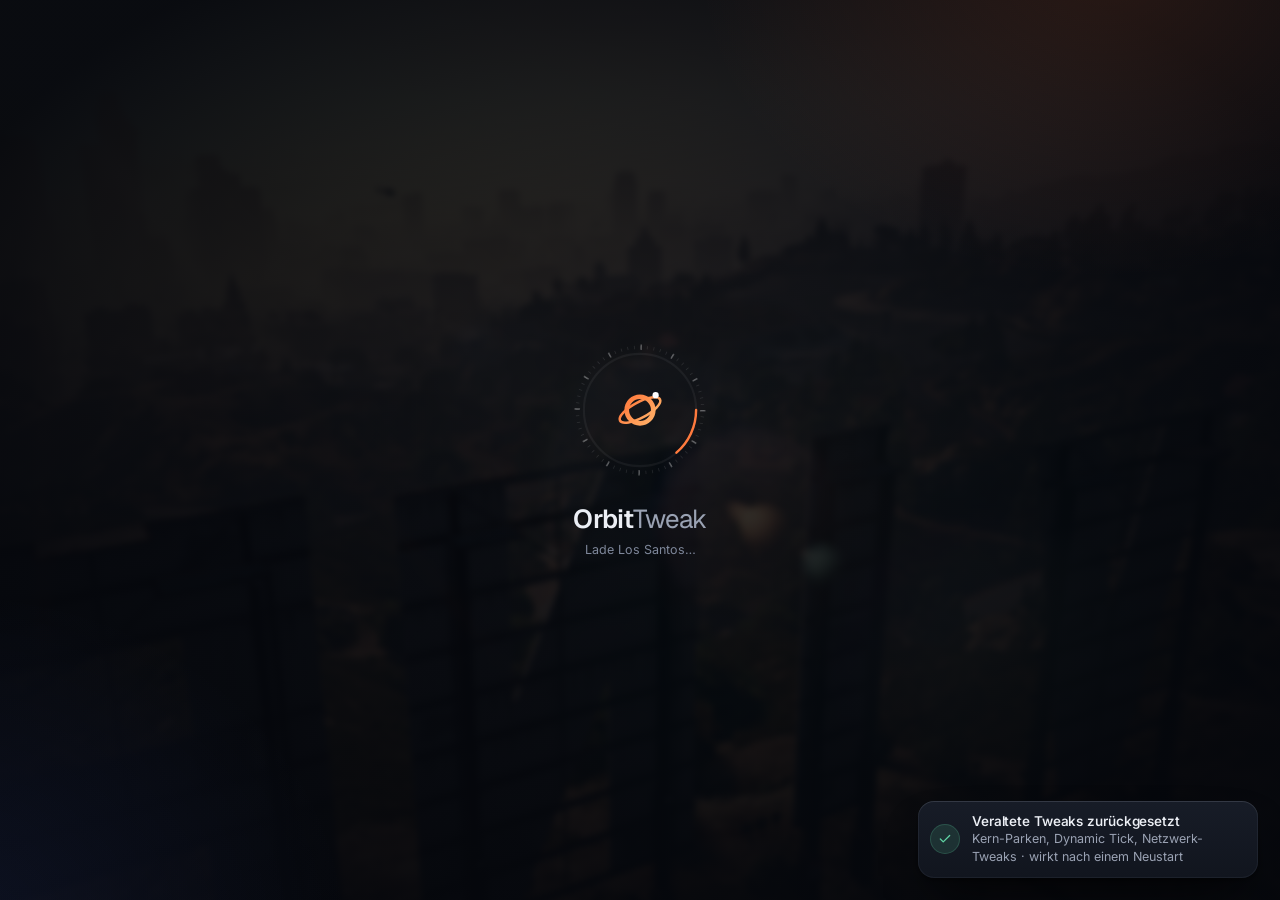
==== commit 77126290: "Merge feat/f-backup # Conflicts: #	MainWindow.xaml.cs #	Web/index.html" ====
--- a/Web/index.html
+++ b/Web/index.html
@@ -23,7 +23,6 @@
 <link rel="stylesheet" href="hwcheck.css">
 <link rel="stylesheet" href="netcheck.css">
 <link rel="stylesheet" href="cfgbackup.css">
-<link rel="stylesheet" href="tweakguard.css">
 <link rel="stylesheet" href="palette.css">
 <link rel="stylesheet" href="luxe-themes.css">
 </head>
@@ -126,7 +125,6 @@
     <symbol id="hw-chan" viewBox="0 0 24 24"><rect x="2.5" y="4" width="19" height="5.5" rx="1.3"/><rect x="2.5" y="13.5" width="19" height="5.5" rx="1.3"/><path d="M6.5 9.5v2M10.5 9.5v2M14.5 9.5v2M18.5 9.5v2M6.5 19v2M10.5 19v2M14.5 19v2M18.5 19v2"/></symbol>
     <symbol id="nc-pulse" viewBox="0 0 24 24"><path d="M2 13h3.2l2.1-5.5 3.4 11 2.6-8.2 1.6 2.7h1.9"/><circle cx="19.6" cy="13" r="2.6"/></symbol>
     <symbol id="bk-archive" viewBox="0 0 24 24"><rect x="2.5" y="3.5" width="19" height="5" rx="1.5"/><path d="M4.5 8.5v10a2 2 0 0 0 2 2h11a2 2 0 0 0 2-2v-10"/><path d="M10 12.5h4"/></symbol>
-    <symbol id="twg-alert" viewBox="0 0 24 24"><path d="M12 22s8-4 8-10V5l-8-3-8 3v7c0 6 8 10 8 10z"/><path d="M12 7.5v5"/><path d="M12 16.25h.01"/></symbol>
   </defs>
 </svg>
 
@@ -1285,7 +1283,6 @@
 <script src="hwcheck.js"></script>
 <script src="netcheck.js"></script>
 <script src="cfgbackup.js"></script>
-<script src="tweakguard.js"></script>
 <script src="palette.js"></script>
 </body>
 </html>
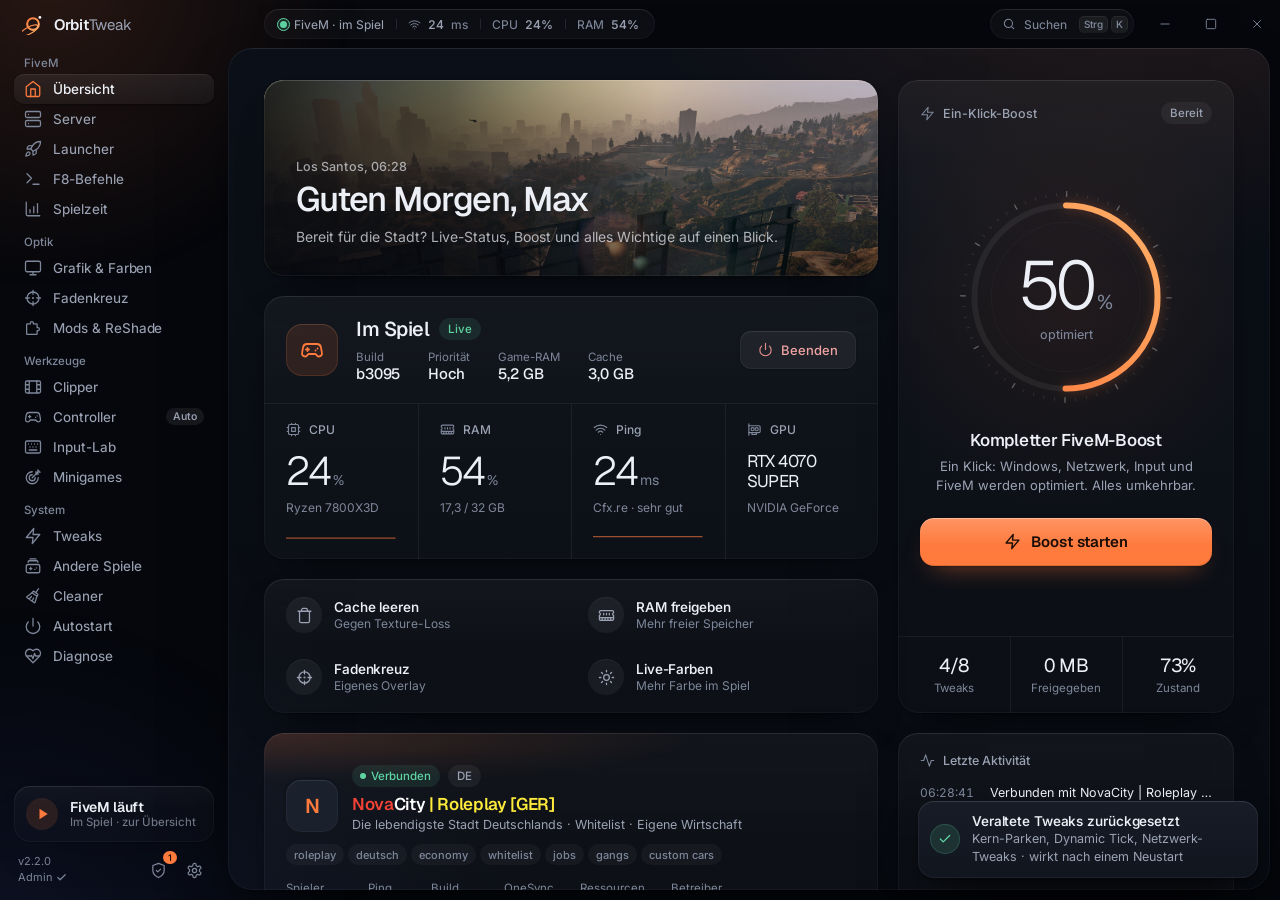
==== commit 3deb9b82: "Merge feat/f-net # Conflicts: #	MainWindow.xaml.cs #	Web/index.html" ====
--- a/Web/index.html
+++ b/Web/index.html
@@ -22,7 +22,6 @@
 <link rel="stylesheet" href="crashscan.css">
 <link rel="stylesheet" href="hwcheck.css">
 <link rel="stylesheet" href="netcheck.css">
-<link rel="stylesheet" href="cfgbackup.css">
 <link rel="stylesheet" href="palette.css">
 <link rel="stylesheet" href="luxe-themes.css">
 </head>
@@ -124,7 +123,6 @@
     <symbol id="hw-hz" viewBox="0 0 24 24"><rect x="2" y="3" width="20" height="14" rx="2"/><path d="M8 21h8M12 17v4M6.5 7.5h5M9 10h8.5M6.5 12.5h6"/></symbol>
     <symbol id="hw-chan" viewBox="0 0 24 24"><rect x="2.5" y="4" width="19" height="5.5" rx="1.3"/><rect x="2.5" y="13.5" width="19" height="5.5" rx="1.3"/><path d="M6.5 9.5v2M10.5 9.5v2M14.5 9.5v2M18.5 9.5v2M6.5 19v2M10.5 19v2M14.5 19v2M18.5 19v2"/></symbol>
     <symbol id="nc-pulse" viewBox="0 0 24 24"><path d="M2 13h3.2l2.1-5.5 3.4 11 2.6-8.2 1.6 2.7h1.9"/><circle cx="19.6" cy="13" r="2.6"/></symbol>
-    <symbol id="bk-archive" viewBox="0 0 24 24"><rect x="2.5" y="3.5" width="19" height="5" rx="1.5"/><path d="M4.5 8.5v10a2 2 0 0 0 2 2h11a2 2 0 0 0 2-2v-10"/><path d="M10 12.5h4"/></symbol>
   </defs>
 </svg>
 
@@ -1127,7 +1125,7 @@
           <button class="tab" data-st="design"><svg class="i"><use href="#sparkle"/></svg><span>Design<small>Farbe &amp; Hintergrund</small></span></button>
           <button class="tab" data-st="general"><svg class="i"><use href="#sliders"/></svg><span>Verhalten<small>Leistung &amp; Boost</small></span></button>
           <button class="tab" data-st="updates"><svg class="i"><use href="#download"/></svg><span>Updates<small>Version &amp; Automatik</small></span><em class="c hidden" id="setUpdC">Neu</em></button>
-          <button class="tab" data-st="safety"><svg class="i"><use href="#history"/></svg><span>Sicherheit<small>Backup &amp; Wiederherstellen</small></span></button>
+          <button class="tab" data-st="safety"><svg class="i"><use href="#history"/></svg><span>Sicherheit<small>Wiederherstellen</small></span></button>
           <button class="tab" data-st="about"><svg class="i"><use href="#info"/></svg><span>Über<small>Hinweise &amp; Credits</small></span></button>
         </nav>
         </aside>
@@ -1282,7 +1280,6 @@
 <script src="crashscan.js"></script>
 <script src="hwcheck.js"></script>
 <script src="netcheck.js"></script>
-<script src="cfgbackup.js"></script>
 <script src="palette.js"></script>
 </body>
 </html>
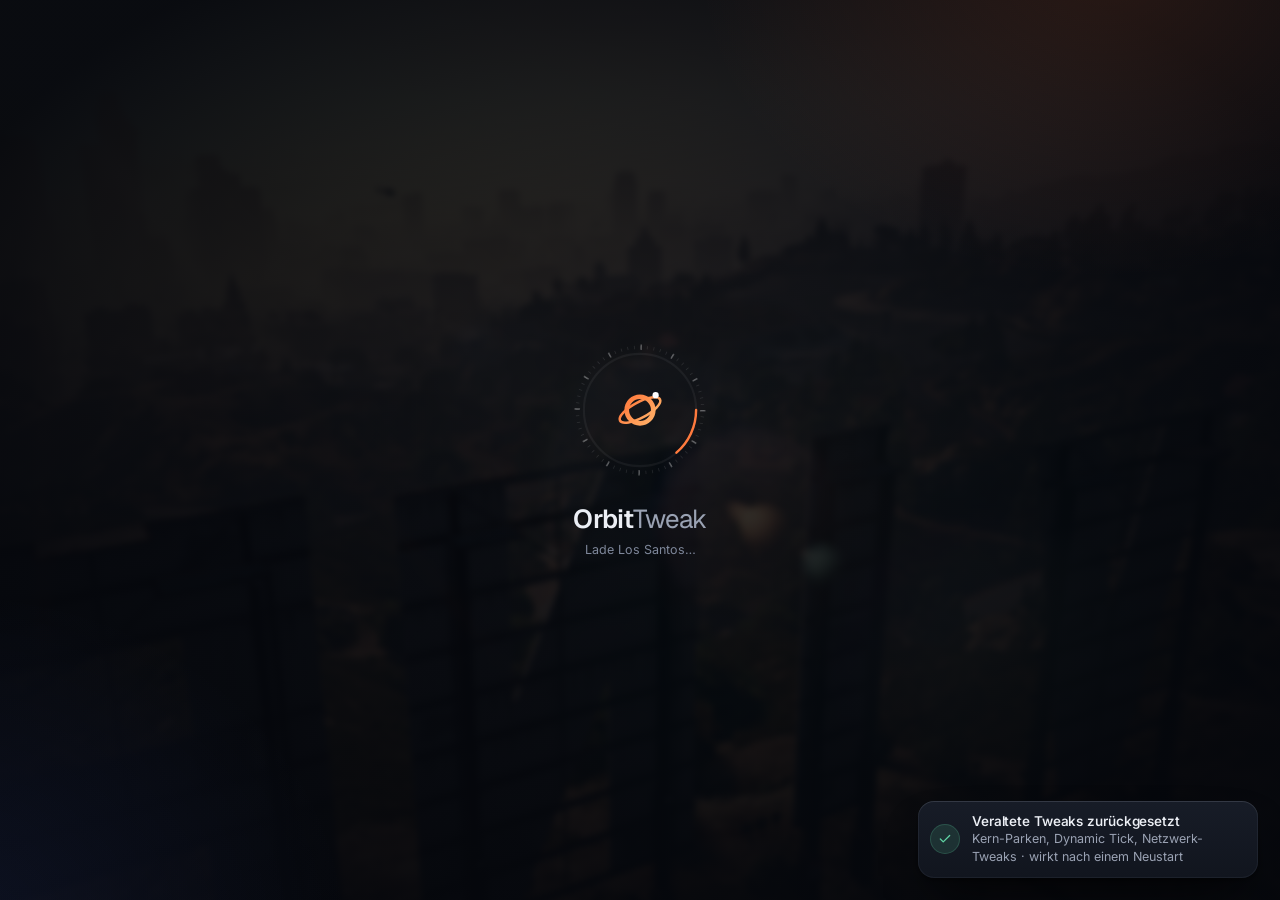
==== commit 75e83e1e: "Merge feat/f-hw # Conflicts: #	MainWindow.xaml.cs #	Web/index.html #	Web/palette.js" ====
--- a/Web/index.html
+++ b/Web/index.html
@@ -21,7 +21,6 @@
 <link rel="stylesheet" href="perf.css">
 <link rel="stylesheet" href="crashscan.css">
 <link rel="stylesheet" href="hwcheck.css">
-<link rel="stylesheet" href="netcheck.css">
 <link rel="stylesheet" href="palette.css">
 <link rel="stylesheet" href="luxe-themes.css">
 </head>
@@ -122,7 +121,6 @@
     <symbol id="crs-repeat" viewBox="0 0 24 24"><path d="M17 2.5 20.5 6 17 9.5"/><path d="M3.5 11.5V10a4 4 0 0 1 4-4h13M7 21.5 3.5 18 7 14.5"/><path d="M20.5 12.5V14a4 4 0 0 1-4 4h-13"/></symbol>
     <symbol id="hw-hz" viewBox="0 0 24 24"><rect x="2" y="3" width="20" height="14" rx="2"/><path d="M8 21h8M12 17v4M6.5 7.5h5M9 10h8.5M6.5 12.5h6"/></symbol>
     <symbol id="hw-chan" viewBox="0 0 24 24"><rect x="2.5" y="4" width="19" height="5.5" rx="1.3"/><rect x="2.5" y="13.5" width="19" height="5.5" rx="1.3"/><path d="M6.5 9.5v2M10.5 9.5v2M14.5 9.5v2M18.5 9.5v2M6.5 19v2M10.5 19v2M14.5 19v2M18.5 19v2"/></symbol>
-    <symbol id="nc-pulse" viewBox="0 0 24 24"><path d="M2 13h3.2l2.1-5.5 3.4 11 2.6-8.2 1.6 2.7h1.9"/><circle cx="19.6" cy="13" r="2.6"/></symbol>
   </defs>
 </svg>
 
@@ -299,7 +297,7 @@
     <section class="page" id="p-servers">
       <div class="ph">
         <div><div class="kicker">Server Hub</div><h1>Deine <span class="grad">Server</span></h1><p class="pd">Speichere deine Server und verbinde dich mit einem Klick. Mit Spielerzahl und Ping.</p></div>
-        <div class="ph-r"><button class="btn" id="nc-srvgo" type="button" onclick="ncOpen()" title="Netz-Check: zeigt in einer Minute, ob ein Lag im WLAN, bei deinem Anbieter oder beim Server anfängt"><svg class="i"><use href="#nc-pulse"/></svg>Verbindung testen</button><button class="btn" onclick="loadServers(true)"><svg class="i"><use href="#refresh"/></svg>Aktualisieren</button></div>
+        <div class="ph-r"><button class="btn" onclick="loadServers(true)"><svg class="i"><use href="#refresh"/></svg>Aktualisieren</button></div>
       </div>
       <div class="srv-wrap">
         <div class="srv-main">
@@ -1279,7 +1277,6 @@
 <script src="perf.js"></script>
 <script src="crashscan.js"></script>
 <script src="hwcheck.js"></script>
-<script src="netcheck.js"></script>
 <script src="palette.js"></script>
 </body>
 </html>
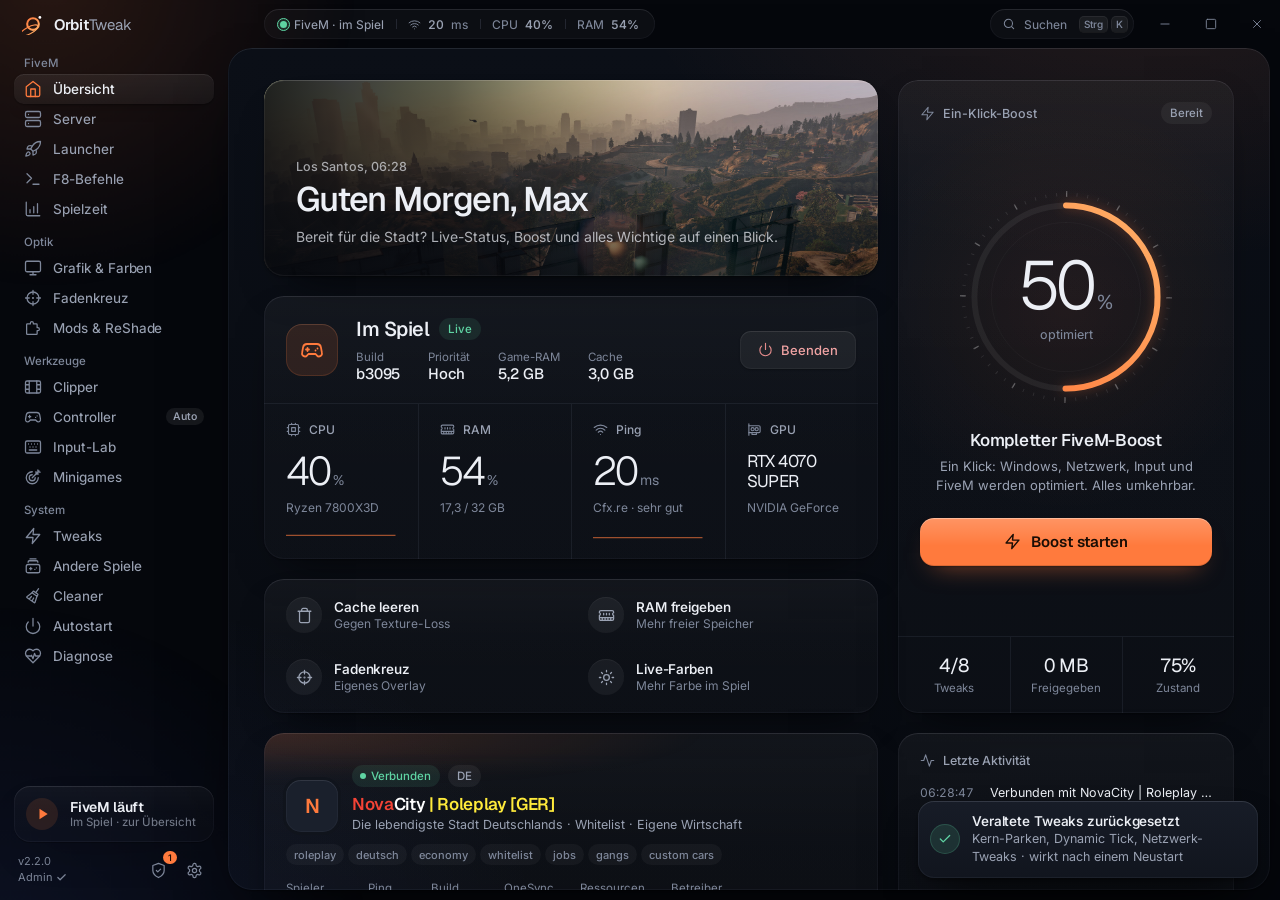
==== commit a9501884: "Merge feat/f-crash # Conflicts: #	MainWindow.xaml.cs #	Web/index.html #	Web/palette.js" ====
--- a/Web/index.html
+++ b/Web/index.html
@@ -20,7 +20,6 @@
 <link rel="stylesheet" href="serverwatch.css">
 <link rel="stylesheet" href="perf.css">
 <link rel="stylesheet" href="crashscan.css">
-<link rel="stylesheet" href="hwcheck.css">
 <link rel="stylesheet" href="palette.css">
 <link rel="stylesheet" href="luxe-themes.css">
 </head>
@@ -119,8 +118,6 @@
     <symbol id="crs-unknown" viewBox="0 0 24 24"><circle cx="12" cy="12" r="9.5"/><path d="M9.3 9.2a2.8 2.8 0 0 1 5.4 1c0 1.9-2.7 2.4-2.7 4.1M12 17.6h.01"/></symbol>
     <symbol id="crs-crack" viewBox="0 0 24 24"><rect x="2.5" y="3.5" width="19" height="13.5" rx="2.5"/><path d="M8 21h8M12 17v4M11.2 3.5 9.4 8l3.4 1.9-2.3 4.2 1.4 2.9"/></symbol>
     <symbol id="crs-repeat" viewBox="0 0 24 24"><path d="M17 2.5 20.5 6 17 9.5"/><path d="M3.5 11.5V10a4 4 0 0 1 4-4h13M7 21.5 3.5 18 7 14.5"/><path d="M20.5 12.5V14a4 4 0 0 1-4 4h-13"/></symbol>
-    <symbol id="hw-hz" viewBox="0 0 24 24"><rect x="2" y="3" width="20" height="14" rx="2"/><path d="M8 21h8M12 17v4M6.5 7.5h5M9 10h8.5M6.5 12.5h6"/></symbol>
-    <symbol id="hw-chan" viewBox="0 0 24 24"><rect x="2.5" y="4" width="19" height="5.5" rx="1.3"/><rect x="2.5" y="13.5" width="19" height="5.5" rx="1.3"/><path d="M6.5 9.5v2M10.5 9.5v2M14.5 9.5v2M18.5 9.5v2M6.5 19v2M10.5 19v2M14.5 19v2M18.5 19v2"/></symbol>
   </defs>
 </svg>
 
@@ -1276,7 +1273,6 @@
 <script src="serverwatch.js"></script>
 <script src="perf.js"></script>
 <script src="crashscan.js"></script>
-<script src="hwcheck.js"></script>
 <script src="palette.js"></script>
 </body>
 </html>
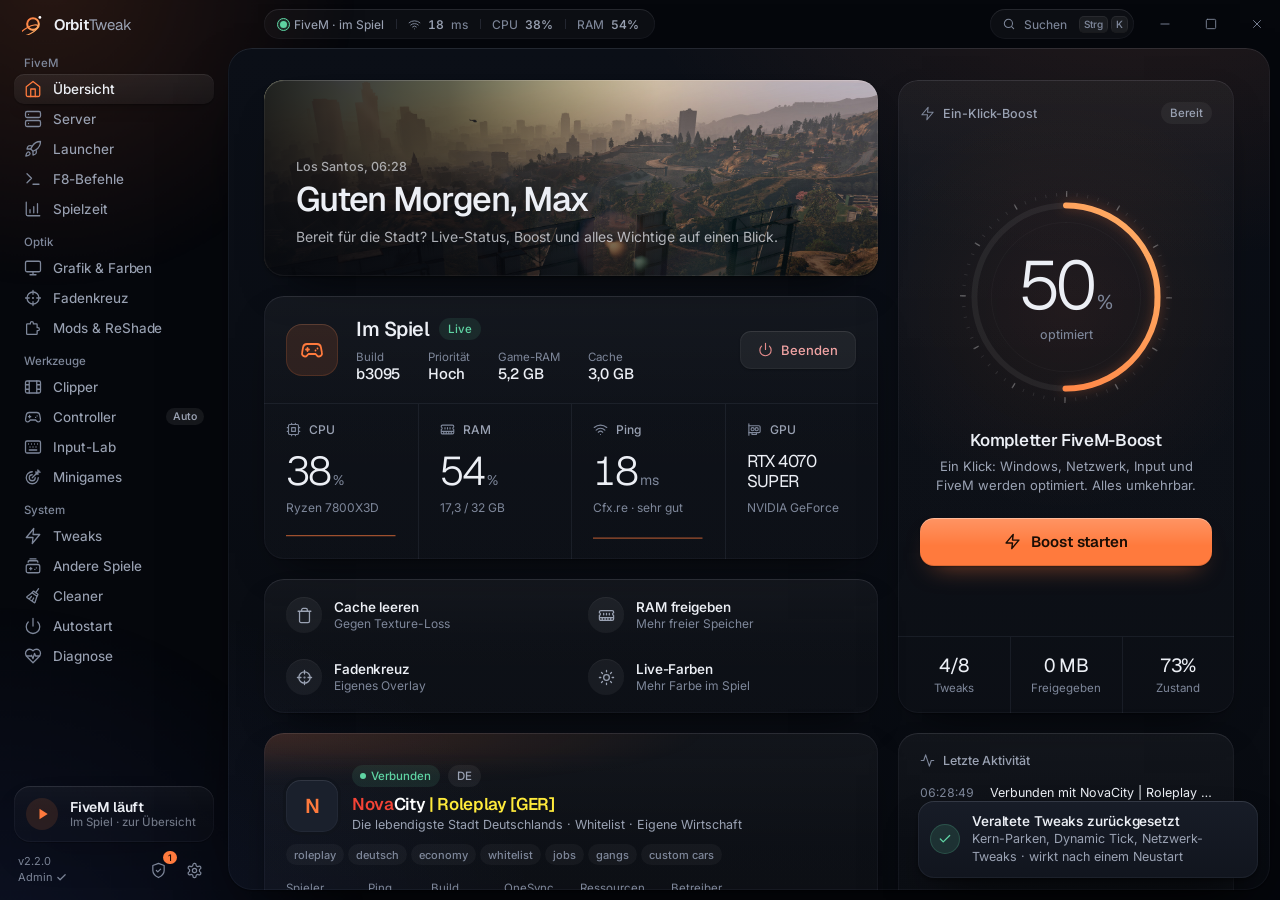
==== commit dd4723ca: "2.32 design: calm toasts, soft dialog exit, dialogs fit the window Toasts: at most two on screen, th" ====
--- a/Web/index.html
+++ b/Web/index.html
@@ -20,6 +20,10 @@
 <link rel="stylesheet" href="serverwatch.css">
 <link rel="stylesheet" href="perf.css">
 <link rel="stylesheet" href="crashscan.css">
+<link rel="stylesheet" href="hwcheck.css">
+<link rel="stylesheet" href="netcheck.css">
+<link rel="stylesheet" href="cfgbackup.css">
+<link rel="stylesheet" href="tweakguard.css">
 <link rel="stylesheet" href="palette.css">
 <link rel="stylesheet" href="luxe-themes.css">
 </head>
@@ -118,6 +122,11 @@
     <symbol id="crs-unknown" viewBox="0 0 24 24"><circle cx="12" cy="12" r="9.5"/><path d="M9.3 9.2a2.8 2.8 0 0 1 5.4 1c0 1.9-2.7 2.4-2.7 4.1M12 17.6h.01"/></symbol>
     <symbol id="crs-crack" viewBox="0 0 24 24"><rect x="2.5" y="3.5" width="19" height="13.5" rx="2.5"/><path d="M8 21h8M12 17v4M11.2 3.5 9.4 8l3.4 1.9-2.3 4.2 1.4 2.9"/></symbol>
     <symbol id="crs-repeat" viewBox="0 0 24 24"><path d="M17 2.5 20.5 6 17 9.5"/><path d="M3.5 11.5V10a4 4 0 0 1 4-4h13M7 21.5 3.5 18 7 14.5"/><path d="M20.5 12.5V14a4 4 0 0 1-4 4h-13"/></symbol>
+    <symbol id="hw-hz" viewBox="0 0 24 24"><rect x="2" y="3" width="20" height="14" rx="2"/><path d="M8 21h8M12 17v4M6.5 7.5h5M9 10h8.5M6.5 12.5h6"/></symbol>
+    <symbol id="hw-chan" viewBox="0 0 24 24"><rect x="2.5" y="4" width="19" height="5.5" rx="1.3"/><rect x="2.5" y="13.5" width="19" height="5.5" rx="1.3"/><path d="M6.5 9.5v2M10.5 9.5v2M14.5 9.5v2M18.5 9.5v2M6.5 19v2M10.5 19v2M14.5 19v2M18.5 19v2"/></symbol>
+    <symbol id="nc-pulse" viewBox="0 0 24 24"><path d="M2 13h3.2l2.1-5.5 3.4 11 2.6-8.2 1.6 2.7h1.9"/><circle cx="19.6" cy="13" r="2.6"/></symbol>
+    <symbol id="bk-archive" viewBox="0 0 24 24"><rect x="2.5" y="3.5" width="19" height="5" rx="1.5"/><path d="M4.5 8.5v10a2 2 0 0 0 2 2h11a2 2 0 0 0 2-2v-10"/><path d="M10 12.5h4"/></symbol>
+    <symbol id="twg-alert" viewBox="0 0 24 24"><path d="M12 22s8-4 8-10V5l-8-3-8 3v7c0 6 8 10 8 10z"/><path d="M12 7.5v5"/><path d="M12 16.25h.01"/></symbol>
   </defs>
 </svg>
 
@@ -294,7 +303,7 @@
     <section class="page" id="p-servers">
       <div class="ph">
         <div><div class="kicker">Server Hub</div><h1>Deine <span class="grad">Server</span></h1><p class="pd">Speichere deine Server und verbinde dich mit einem Klick. Mit Spielerzahl und Ping.</p></div>
-        <div class="ph-r"><button class="btn" onclick="loadServers(true)"><svg class="i"><use href="#refresh"/></svg>Aktualisieren</button></div>
+        <div class="ph-r"><button class="btn" id="nc-srvgo" type="button" onclick="ncOpen()" title="Netz-Check: zeigt in einer Minute, ob ein Lag im WLAN, bei deinem Anbieter oder beim Server anfängt"><svg class="i"><use href="#nc-pulse"/></svg>Verbindung testen</button><button class="btn" onclick="loadServers(true)"><svg class="i"><use href="#refresh"/></svg>Aktualisieren</button></div>
       </div>
       <div class="srv-wrap">
         <div class="srv-main">
@@ -1120,7 +1129,7 @@
           <button class="tab" data-st="design"><svg class="i"><use href="#sparkle"/></svg><span>Design<small>Farbe &amp; Hintergrund</small></span></button>
           <button class="tab" data-st="general"><svg class="i"><use href="#sliders"/></svg><span>Verhalten<small>Leistung &amp; Boost</small></span></button>
           <button class="tab" data-st="updates"><svg class="i"><use href="#download"/></svg><span>Updates<small>Version &amp; Automatik</small></span><em class="c hidden" id="setUpdC">Neu</em></button>
-          <button class="tab" data-st="safety"><svg class="i"><use href="#history"/></svg><span>Sicherheit<small>Wiederherstellen</small></span></button>
+          <button class="tab" data-st="safety"><svg class="i"><use href="#history"/></svg><span>Sicherheit<small>Backup &amp; Wiederherstellen</small></span></button>
           <button class="tab" data-st="about"><svg class="i"><use href="#info"/></svg><span>Über<small>Hinweise &amp; Credits</small></span></button>
         </nav>
         </aside>
@@ -1231,7 +1240,7 @@
   </main>
 </div>
 
-<div id="toasts"></div>
+<div id="toasts" role="status" aria-live="polite"></div>
 <div class="splash" id="splash"><div class="sp-scene" id="spScene"></div><div class="sp-shade"></div><div class="sp-box"><div class="sp-orbits"><i></i><i></i><i></i></div><div class="sp-mark"><svg class="sp-dial" viewBox="0 0 120 120"><circle class="tk" cx="60" cy="60" r="57" stroke-dasharray="0.7 5.269"/><circle class="tk big" cx="60" cy="60" r="57" stroke-dasharray="1.4 28.445"/><circle class="trk" cx="60" cy="60" r="51"/></svg><svg class="sp-arc" viewBox="0 0 120 120"><circle cx="60" cy="60" r="51" stroke-dasharray="44 276.4"/></svg><svg class="sp-logo" viewBox="0 0 64 64"><circle cx="32" cy="32" r="17" fill="none" stroke="url(#rg)" stroke-width="6"/><ellipse cx="32" cy="32" rx="29" ry="10" fill="none" stroke="url(#rg)" stroke-width="3.2" transform="rotate(-28 32 32)"/><circle cx="52" cy="13" r="4" fill="#fff"/></svg></div><div class="sp-name">Orbit<span>Tweak</span></div><div class="sp-sub">Lade Los Santos…</div><div class="sp-bar"><i></i></div></div></div>
 <div class="lock" id="lock">
   <div class="lk-bg"></div><div class="lk-shade"></div><div class="lk-glow"></div>
@@ -1273,6 +1282,10 @@
 <script src="serverwatch.js"></script>
 <script src="perf.js"></script>
 <script src="crashscan.js"></script>
+<script src="hwcheck.js"></script>
+<script src="netcheck.js"></script>
+<script src="cfgbackup.js"></script>
+<script src="tweakguard.js"></script>
 <script src="palette.js"></script>
 </body>
 </html>
--- a/Web/design.css
+++ b/Web/design.css
@@ -67,6 +67,10 @@
   background:var(--raise) url("data:image/svg+xml,%3Csvg xmlns='http://www.w3.org/2000/svg' viewBox='0 0 24 24' fill='none' stroke='%23A1A1AA' stroke-width='2.4' stroke-linecap='round' stroke-linejoin='round'%3E%3Cpath d='m6 9 6 6 6-6'/%3E%3C/svg%3E") no-repeat right 10px center/12px}
 select.in:hover{border-color:rgba(255,255,255,.2)}
 select.in option{background:var(--card2);color:var(--text)}
+/* native parts – number arrows, the open list of a select, autofill, video controls – in the dark scheme of the app */
+:root{color-scheme:dark}
+.in[type=number]::-webkit-inner-spin-button{margin:0 -6px 0 6px;opacity:.55;cursor:pointer}   /* the gap comes out of the padding, so short fields keep their text */
+.in[type=number]:is(:hover,:focus)::-webkit-inner-spin-button{opacity:1}
 select.sel{height:32px;padding:0 28px 0 10px;border-radius:9px;font-size:12px}
 .rs-grid{grid-template-columns:repeat(4,minmax(0,1fr))}
 .rs-grid select.in{width:100%;height:36px;font-size:12.5px}
--- a/Web/luxe-fivem.css
+++ b/Web/luxe-fivem.css
@@ -379,10 +379,15 @@
 .mbox{width:500px;max-width:calc(100vw - 48px);padding:28px 28px 24px;border:0;border-radius:24px;text-align:left;
   background:radial-gradient(90% 55% at 100% 0%,rgba(var(--a-rgb),.07),transparent 65%),linear-gradient(180deg,#121722,#0B0F16);
   box-shadow:inset 0 1px 0 rgba(255,255,255,.085),inset 0 0 0 1px rgba(196,210,255,.06),0 2px 4px rgba(0,0,0,.45),0 50px 110px -30px rgba(0,0,0,.95);
-  animation:luxPop .42s var(--ease)}
+  animation:luxPop .42s var(--ease);max-height:calc(100vh - 32px);overflow-y:auto;overscroll-behavior:contain}
 .mbox:hover{box-shadow:inset 0 1px 0 rgba(255,255,255,.085),inset 0 0 0 1px rgba(196,210,255,.06),0 2px 4px rgba(0,0,0,.45),0 50px 110px -30px rgba(0,0,0,.95)}
 .mbox::before{display:none}
 @keyframes luxPop{from{opacity:0;transform:translateY(10px) scale(.98)}}
+/* closing: as soft as the entry, only shorter; the page underneath takes clicks again at once (closeModal sets .out) */
+.modal.out{display:grid;pointer-events:none;animation:luxFadeOut .16s ease both}
+.modal.out .mbox{animation:luxOut .16s ease both}
+@keyframes luxFadeOut{to{opacity:0}}
+@keyframes luxOut{to{opacity:0;transform:translateY(4px) scale(.99)}}
 .mbox .kicker{display:block;font-size:12.5px;font-weight:500;letter-spacing:0;color:var(--mute)}
 .mbox .kicker::before{display:none}
 .mbox h1{margin-top:6px;font-size:22px;font-weight:560;letter-spacing:-.026em;line-height:1.22}
@@ -441,6 +446,9 @@
 .mbox .m-list li{padding:10px 0 10px 18px}
 .mbox .m-list li+li{box-shadow:inset 0 1px 0 rgba(255,255,255,.04)}
 .mbox .m-list li::before{left:2px;top:17px;width:5px;height:5px;background:rgba(255,255,255,.28)}
+/* update notes: the list scrolls by itself, the buttons below always stay in the window */
+.mbox .upd-notes{max-height:min(40vh,340px);overflow-y:auto;overscroll-behavior:contain}
+.mbox .upd-notes b{color:var(--text);font-weight:600}
 /* what is new: rows in one well */
 .mbox .wn{gap:0;max-height:52vh;margin-top:18px;padding:2px 16px;border-radius:16px;background:var(--well);box-shadow:var(--well-edge)}
 .mbox .wn-row{position:relative;align-items:flex-start;gap:14px;padding:14px 0;border:0;border-radius:0;background:none}
@@ -470,6 +478,19 @@
 .toast span{display:block;margin-top:1px;font-size:12.5px;line-height:1.4;color:var(--sub);overflow-wrap:anywhere}
 .toast::after{left:16px;right:16px;width:auto;height:1px;background:rgba(255,255,255,.14);opacity:1}
 .toast.err::after{background:rgba(242,139,139,.4)}
+/* 2.32: a card waits while the pointer rests on it (hairline paused), goes with a click, and sits above the Grafik
+   savebar. The same message again replaces the newest card without a new entry (.re). "warn" is amber, not a success. */
+#toasts{transition:bottom .25s var(--ease)}
+body:has(.page.show>.savebar:not(.hidden)) #toasts{bottom:88px}
+.toast{cursor:pointer}
+.toast:hover{background:linear-gradient(180deg,#1A2030,#131824)}
+.toast:active{transform:scale(.99)}
+.toast::after{animation-duration:var(--tdur,3.6s)}
+.toast:hover::after{animation-play-state:paused}
+.toast.re:not(.out){animation:none}
+.toast.warn .ti{background:rgba(242,196,107,.13);box-shadow:inset 0 0 0 1px rgba(242,196,107,.2)}
+.toast.warn .ti svg.i{color:var(--warn)}
+.toast.warn::after{background:rgba(242,196,107,.4)}
 
 /* "Boost abgeschlossen": still the band across the window, but sentence case, big and light, no glow.
    Only opacity and transform move (the old title animated its letter spacing). */
@@ -491,4 +512,5 @@
 @media (prefers-reduced-motion:reduce){
   .sp-arc,.lk-card.busy .lk-svg{animation:none}
   .mbox,.toast,.sp-box{animation:none}
+  .modal.out{display:none}
 }
--- a/Web/luxe-optik.css
+++ b/Web/luxe-optik.css
@@ -28,6 +28,8 @@
 #p-mods .vtabs .tab{flex:1 1 auto;padding:0 14px}
 :is(#p-gfx,#p-display,#p-mods) .vtabs .tab>svg.i{grid-row:auto;flex:none}
 :is(#p-gfx,#p-display,#p-mods) .vtabs .vt-s{grid-column:auto;margin-left:auto;padding-left:8px;font-size:12px;line-height:1;white-space:nowrap;overflow:hidden;text-overflow:ellipsis}
+/* four tabs share about 790 px below 1180 px: their short notes would be cut to "Insta…", so only icon and name stay, centred */
+@media (max-width:1180px){#p-mods #modTabs .vt-s{display:none}#p-mods #modTabs .tab{justify-content:center}}
 
 /* the server-rules note: one calm line in warm light, not a yellow box */
 :is(#p-xhair,#p-mods) .xwarn{align-items:center;gap:14px;margin:0 0 24px;padding:12px 18px 12px 12px;border:0;border-radius:16px;font-size:13px;line-height:1.5;color:var(--sub);
--- a/Web/luxe-system.css
+++ b/Web/luxe-system.css
@@ -95,10 +95,16 @@
 #p-diag .dgrid{grid-template-columns:minmax(0,1fr) 336px;gap:20px;align-items:stretch;
   grid-template-areas:"chk inst" "net crash" "log log"}
 #p-diag .lx-checks{grid-area:chk}
-#p-diag #hInst{grid-area:inst}
+/* the instrument keeps its own height and sits at the top of its row instead of stretching to the long list */
+#p-diag #hInst{grid-area:inst;align-self:start}
 #p-diag .lx-net{grid-area:net}
 #p-diag .lx-crash{grid-area:crash}
 #p-diag .lx-log{grid-area:log}
+/* the list cards under it (Abstürze, Verbindungstest, FiveM-Log) carry the same title as "Prüfpunkte";
+   only the instrument keeps the small label */
+#p-diag :is(.crs-ht,.lx-net>.lx-ih,.lx-log>.lx-ih) .lbl{font-family:var(--disp);font-size:15.5px;font-weight:580;letter-spacing:-.015em;color:var(--text);gap:10px}
+#p-diag :is(.crs-ht,.lx-net>.lx-ih,.lx-log>.lx-ih) .lbl svg.i{width:16px;height:16px;color:var(--mute)}
+html.th-anime #p-diag :is(.crs-ht,.lx-net>.lx-ih,.lx-log>.lx-ih) .lbl{font-family:var(--head);font-weight:800;letter-spacing:-.004em}
 
 /* the checks: problems first; a round status mark, the value below the name */
 #p-diag .hc{position:relative;gap:16px;padding:14px 14px;border:0;border-radius:14px;transition:background .2s}
@@ -197,7 +203,7 @@
 #p-settings .sbody .card{padding:22px}
 #p-settings .sbody .card.mt{margin-top:20px}
 #p-settings .sh{gap:12px;margin-bottom:6px;align-items:baseline}
-#p-settings .sh b{font-family:var(--disp);font-size:17px;font-weight:560;letter-spacing:-.018em}
+#p-settings .sh b{font-family:var(--disp);font-size:15.5px;font-weight:580;letter-spacing:-.015em}
 #p-settings .sh .sub{font-size:12.5px!important;color:var(--mute);text-align:right}
 #p-settings .srow{gap:16px;padding:16px 0;border-bottom:1px solid var(--line)}
 #p-settings .srow:last-child,#p-settings .srow:has(+ .hidden:last-child){border-bottom:0}
@@ -329,7 +335,7 @@
 #p-admin .tab .c{margin-left:8px;padding:1px 7px;font-size:11px;font-weight:550;background:rgba(255,255,255,.08);color:var(--sub)}
 #p-admin .tab.on .c{background:rgba(var(--a-rgb),.14);color:var(--a)}
 #p-admin .sh{display:flex;align-items:center;gap:10px;margin-bottom:4px}
-#p-admin .sh b{margin-right:0;font-family:var(--disp);font-size:17px;font-weight:560;letter-spacing:-.018em}
+#p-admin .sh b{margin-right:0;font-family:var(--disp);font-size:15.5px;font-weight:580;letter-spacing:-.015em}
 #p-admin .sh>.sub{font-size:12.5px;color:var(--mute);margin-left:auto}
 #p-admin .sh .chip{height:22px;padding:0 8px;font-variant-numeric:tabular-nums}
 
--- a/Web/perf.css
+++ b/Web/perf.css
@@ -53,6 +53,7 @@
 #p-stats .pw-mk{display:inline-flex;align-items:center;gap:7px;min-width:0;font-size:12.5px;font-weight:500;color:var(--sub);white-space:nowrap;overflow:hidden;text-overflow:ellipsis}
 #p-stats .pw-mk svg.i{flex:none;width:14px;height:14px;color:var(--mute)}
 #p-stats .pw-mv{flex:none;font-family:var(--disp);font-size:21px;font-weight:350;letter-spacing:-.03em;color:var(--text);white-space:nowrap;font-variant-numeric:tabular-nums}
+#p-stats .pw-mv small{font-size:13px;font-weight:400;letter-spacing:0;color:var(--mute);margin-left:3px}
 #p-stats .pw-mb{display:block;height:4px;margin-top:12px;border-radius:3px;background:rgba(255,255,255,.06);overflow:hidden}
 #p-stats .pw-mb i{display:block;height:100%;border-radius:3px;background:rgba(255,255,255,.28);transform-origin:left;transform:scaleX(0);transition:transform .6s var(--ease),background .3s}
 #p-stats .pw-mn{display:block;margin-top:8px;font-size:11.5px;color:var(--mute);white-space:nowrap;overflow:hidden;text-overflow:ellipsis;font-variant-numeric:tabular-nums}
@@ -131,6 +132,7 @@
   #p-stats .pw-live{gap:20px}
   #p-stats .pw-m{padding:13px 14px 12px}
   #p-stats .pw-mv{font-size:19px}
+  #p-stats .pw-mv small{font-size:12px}
   #p-stats .pw-m .pw-lw{display:none}
   #p-stats .pw-m .pw-sw2{display:inline}
   #p-stats .pw-v{padding-right:22px}
--- a/Web/crashscan.css
+++ b/Web/crashscan.css
@@ -15,7 +15,7 @@
 /* ---------- head ---------- */
 #p-diag .crs-head{display:flex;align-items:flex-start;justify-content:space-between;gap:16px}
 #p-diag .crs-ht{min-width:0}
-#p-diag .crs-ht p{margin-top:5px;font-size:12.5px;color:var(--mute);white-space:nowrap;overflow:hidden;text-overflow:ellipsis}
+#p-diag .crs-ht p{margin-top:3px;font-size:12.5px;color:var(--mute);white-space:nowrap;overflow:hidden;text-overflow:ellipsis}
 #p-diag .crs-ha{flex:none;display:flex;align-items:center;gap:8px}
 #p-diag .crs-ha .ib{width:30px;height:30px;border-radius:9px}
 #p-diag .crs-ha .ib svg.i{width:15px;height:15px}
--- a/Web/hwcheck.css
+++ b/Web/hwcheck.css
@@ -0,0 +1,73 @@
+/* =====================================================================
+   MONITOR-CHECK UND RAM-CHECK (2.31, hwcheck.js): the dialogs behind their Diagnose rows. A quiet head with a glyph
+   tile, the numbers that matter large and calm, lists on a well, the accent only on the one main button. Uses the
+   Luxe tokens of uhq.css; only transforms and opacity move.
+   ===================================================================== */
+.mbox:has(> .hw-m.hw-wide){width:580px}
+
+/* head: glyph tile, kicker, title */
+.hw-hd{display:flex;align-items:center;gap:14px}
+.hw-hd h1{margin-top:2px}
+.hw-ic{width:42px;height:42px;flex:none;display:grid;place-items:center;border-radius:13px;background:rgba(255,255,255,.05);color:var(--sub);
+  box-shadow:inset 0 1px 0 rgba(255,255,255,.06),inset 0 0 0 1px rgba(255,255,255,.03)}
+.hw-ic svg.i{width:19px;height:19px}
+.hw-ic.hw-bad{background:rgba(242,139,139,.1);color:var(--bad)}
+.hw-m>p,.hw-body>p{margin-top:14px}
+
+/* the two rates: now → after */
+.hw-rate{display:grid;grid-template-columns:1fr auto 1fr;align-items:center;margin-top:18px;padding:16px 8px;border-radius:16px;background:var(--well);box-shadow:var(--well-edge);text-align:center}
+.hw-rate b{display:block;font-family:var(--disp);font-size:40px;font-weight:300;letter-spacing:-.05em;line-height:1;color:var(--mute);font-variant-numeric:tabular-nums}
+.hw-rate .hw-on b{color:var(--text)}
+.hw-rate span{display:block;margin-top:7px;font-size:12px;color:var(--mute)}
+.hw-rate .hw-to{width:18px;height:18px;color:var(--mute);opacity:.8}
+
+/* points to know before the switch */
+.hw-pts{margin:14px 0 0;padding:4px 16px;border-radius:14px;list-style:none;background:var(--well);box-shadow:var(--well-edge)}
+.hw-pts li{position:relative;padding:10px 0 10px 18px;font-size:13px;line-height:1.5;color:var(--sub)}
+.hw-pts li+li{box-shadow:inset 0 1px 0 rgba(255,255,255,.04)}
+.hw-pts li::before{content:'';position:absolute;left:2px;top:18px;width:5px;height:5px;border-radius:50%;background:rgba(255,255,255,.28)}
+
+/* the countdown: one bar that runs out (transform only, its duration set by hwcheck.js) */
+.hw-left{font-weight:600;color:var(--text);font-variant-numeric:tabular-nums}
+.hw-bar{height:4px;margin-top:20px;border-radius:4px;background:rgba(255,255,255,.07);overflow:hidden}
+.hw-bar i{display:block;height:100%;border-radius:4px;background:var(--sub);transform-origin:0 50%;transition:transform linear}
+.hw-bar i.hw-run{transform:scaleX(0)}
+
+/* the RAM dialog: a scroll body between the head and the buttons */
+.hw-body{max-height:calc(100vh - 230px);overflow:auto;margin:6px -12px 0 0;padding:8px 12px 10px 0;
+  -webkit-mask:linear-gradient(180deg,transparent,#000 8px,#000 calc(100% - 10px),transparent);mask:linear-gradient(180deg,transparent,#000 8px,#000 calc(100% - 10px),transparent)}
+.hw-body>p:first-child{margin-top:0}
+.hw-mods{margin-top:16px;padding:2px 14px;border-radius:16px;background:var(--well);box-shadow:var(--well-edge)}
+.hw-mod{position:relative;display:grid;grid-template-columns:32px minmax(0,1fr) auto;align-items:center;gap:12px;padding:11px 0}
+.hw-mod+.hw-mod::before{content:'';position:absolute;left:44px;right:0;top:0;height:1px;background:var(--line)}
+.hw-mi{width:32px;height:32px;display:grid;place-items:center;border-radius:10px;background:rgba(255,255,255,.05);color:var(--sub)}
+.hw-mi svg.i{width:16px;height:16px}
+.hw-mt{min-width:0}
+.hw-mt b,.hw-ms b{display:block;font-size:13px;font-weight:550;color:var(--text);white-space:nowrap;overflow:hidden;text-overflow:ellipsis}
+.hw-mt span,.hw-ms span{display:block;margin-top:2px;font-size:12px;color:var(--mute);white-space:nowrap;overflow:hidden;text-overflow:ellipsis}
+.hw-ms{text-align:right;font-variant-numeric:tabular-nums}
+.hw-ms span.hw-slow{color:var(--warn)}
+.hw-sec{margin-top:20px}
+.hw-sec h2{font-size:14px;font-weight:580;letter-spacing:-.01em;color:var(--text)}
+.hw-sec p{margin-top:6px}
+.hw-steps{margin:10px 0 0;padding:0;list-style:none;counter-reset:hws}
+.hw-steps li{position:relative;padding:6px 0 6px 34px;font-size:13px;line-height:1.55;color:var(--sub);counter-increment:hws}
+.hw-steps li::before{content:counter(hws);position:absolute;left:0;top:6px;width:22px;height:22px;display:grid;place-items:center;border-radius:50%;
+  background:rgba(255,255,255,.06);box-shadow:inset 0 1px 0 rgba(255,255,255,.06);font-size:11.5px;font-weight:600;color:var(--text);font-variant-numeric:tabular-nums}
+.hw-note{display:flex;gap:10px;margin-top:18px;padding:12px 14px;border-radius:14px;background:rgba(255,255,255,.03);box-shadow:inset 0 0 0 1px rgba(255,255,255,.04);
+  font-size:12.5px;line-height:1.55;color:var(--sub)}
+.hw-note svg.i{width:15px;height:15px;flex:none;margin-top:2px;color:var(--mute)}
+.hw-wait{display:flex;flex-direction:column;align-items:center;text-align:center;padding:34px 0 10px}
+.hw-wait>svg.i{width:20px;height:20px;padding:12px;box-sizing:content-box;border-radius:50%;background:rgba(255,255,255,.05);color:var(--sub);animation:hwPulse 1.4s ease-in-out infinite}
+.hw-wait b{margin-top:14px;font-size:14px;font-weight:550;letter-spacing:-.008em;color:var(--text)}
+.hw-wait span{margin-top:4px;font-size:12.5px;color:var(--mute)}
+@keyframes hwPulse{50%{opacity:.45}}
+
+/* Strg+K brought you here: the row lights up once */
+#p-diag .hc.hw-flash::after{content:'';position:absolute;inset:0;border-radius:14px;pointer-events:none;opacity:0;
+  background:rgba(var(--a-rgb),.07);box-shadow:inset 0 0 0 1px rgba(var(--a-rgb),.45);animation:hwFlash 2s var(--ease,ease) .25s}
+@keyframes hwFlash{0%,100%{opacity:0}25%,60%{opacity:1}}
+@media (prefers-reduced-motion:reduce){
+  #p-diag .hc.hw-flash::after{animation:none;opacity:1}
+  .hw-wait>svg.i{animation:none}
+}
--- a/Web/netcheck.css
+++ b/Web/netcheck.css
@@ -0,0 +1,103 @@
+/* =====================================================================
+   NETZ-CHECK (2.31): the dialog of Web/netcheck.js. One row per stage of the route (router, internet, server) in a
+   well: its trace on one shared scale, its numbers in quiet figures, at the end a status chip per row and the row
+   where the problem starts lit in its status colour. Line colours: the accent for the server (the stage you care
+   about), the same accent toned toward grey for the stages before it, so the order reads at a glance; every row is
+   also labelled, colour is never the only key.
+   ===================================================================== */
+.mbox:has(> .nc-box){width:820px;max-height:calc(100vh - 32px);overflow:auto;overscroll-behavior:contain}
+.mbox:has(> .nc-box.nc-error){width:540px}
+.nc-box{--nc-gw:color-mix(in oklab,var(--a) 28%,#8C95A8);--nc-net:color-mix(in oklab,var(--a) 60%,#B8C0CF);--nc-srv:var(--a)}
+
+/* ---------- head: status tile, kicker, the verdict as the title ---------- */
+.nc-head{display:flex;align-items:flex-start;gap:16px}
+.nc-ic{flex:none;width:44px;height:44px;border-radius:14px;display:grid;place-items:center;background:rgba(var(--a-rgb),.12);color:var(--a);
+  box-shadow:inset 0 1px 0 rgba(255,255,255,.06),inset 0 0 0 1px rgba(var(--a-rgb),.16)}
+.nc-ic svg.i{width:20px;height:20px}
+.nc-ic.ok{background:rgba(95,212,163,.12);color:var(--good);box-shadow:inset 0 1px 0 rgba(255,255,255,.06),inset 0 0 0 1px rgba(95,212,163,.18)}
+.nc-ic.warn{background:rgba(242,196,107,.12);color:var(--warn);box-shadow:inset 0 1px 0 rgba(255,255,255,.06),inset 0 0 0 1px rgba(242,196,107,.18)}
+.nc-ic.bad{background:rgba(242,139,139,.12);color:var(--bad);box-shadow:inset 0 1px 0 rgba(255,255,255,.06),inset 0 0 0 1px rgba(242,139,139,.18)}
+.nc-ht{flex:1;min-width:0}
+.mbox .nc-ht h1{margin-top:4px}
+.mbox .nc-ht p{margin-top:6px;max-width:660px}
+
+/* ---------- the route: a table of three rows in a well ---------- */
+.nc-route{position:relative;margin-top:20px;padding:2px 16px 4px;border-radius:16px;background:var(--well);box-shadow:var(--well-edge)}
+.nc-th,.nc-row,.nc-axis{display:grid;grid-template-columns:184px minmax(0,1fr) 58px 58px 62px 56px;align-items:center;column-gap:14px}
+.nc-th{height:32px;font-size:11.5px;color:var(--mute)}
+.nc-th b{font-weight:500;color:var(--sub);font-variant-numeric:tabular-nums}
+.nc-th span:nth-child(n+3){text-align:right}
+.nc-row{position:relative;height:54px;border-top:1px solid var(--line)}
+.nc-row.nc-start::before{content:'';position:absolute;inset:-1px -16px 0;background:linear-gradient(90deg,rgba(242,139,139,.075),rgba(242,139,139,0) 70%);pointer-events:none}
+.nc-row.nc-start.nc-mild::before{background:linear-gradient(90deg,rgba(242,196,107,.075),rgba(242,196,107,0) 70%)}
+.nc-who{display:flex;align-items:center;gap:11px;min-width:0}
+.nc-key{flex:none;width:30px;height:30px;border-radius:10px;display:grid;place-items:center;background:rgba(255,255,255,.045);box-shadow:inset 0 1px 0 rgba(255,255,255,.05)}
+.nc-key svg.i{width:15px;height:15px;color:var(--c)}
+.nc-wt{min-width:0}
+.nc-wt b{display:block;font-size:13.5px;font-weight:550;letter-spacing:-.005em;white-space:nowrap;overflow:hidden;text-overflow:ellipsis}
+.nc-wt small{display:flex;align-items:center;gap:6px;margin-top:2px;font-size:11.5px;color:var(--mute);white-space:nowrap;overflow:hidden;text-overflow:ellipsis}
+.nc-chip{height:19px;padding:0 7px;font-size:11px}
+.nc-tr{position:relative;height:38px}
+.nc-tr svg{position:absolute;inset:0;width:100%;height:100%;overflow:visible}
+.nc-base{stroke:rgba(255,255,255,.08);stroke-width:1;vector-effect:non-scaling-stroke}
+.nc-line{fill:none;stroke:var(--c);stroke-width:2;stroke-linejoin:round;stroke-linecap:round;vector-effect:non-scaling-stroke}
+.nc-lost{fill:none;stroke:var(--bad);stroke-width:2;stroke-linecap:round;vector-effect:non-scaling-stroke}
+.nc-skip{position:absolute;inset:0;display:block;font-size:12px;line-height:38px;color:var(--mute);white-space:nowrap;overflow:hidden;text-overflow:ellipsis}
+.nc-n{text-align:right;font-family:var(--disp);font-size:15px;font-weight:450;letter-spacing:-.01em;font-variant-numeric:tabular-nums;color:var(--text);white-space:nowrap}
+.nc-n small{margin-left:2px;font-family:var(--body);font-size:11px;font-weight:400;letter-spacing:0;color:var(--mute)}
+.nc-idle .nc-n,.nc-prep .nc-n{color:var(--mute)}
+.nc-axis{height:26px;border-top:1px solid var(--line);font-size:11px;color:var(--mute)}
+.nc-ticks{display:flex;justify-content:space-between;font-variant-numeric:tabular-nums}
+.nc-ticks i{font-style:normal}
+.nc-lg{grid-column:3 / -1;display:flex;align-items:center;justify-content:flex-end;gap:6px}
+.nc-lk{width:2px;height:9px;border-radius:2px;background:var(--bad)}
+.nc-idle .nc-lg,.nc-prep .nc-lg{visibility:hidden}
+
+/* hover: one line through all three rows and the values at that moment */
+.nc-cross{position:absolute;top:34px;bottom:27px;width:1px;background:rgba(255,255,255,.28);pointer-events:none}
+.nc-tip{position:absolute;top:38px;z-index:2;display:grid;gap:4px;min-width:150px;padding:9px 11px;border-radius:12px;font-size:12px;color:var(--sub);pointer-events:none;
+  background:linear-gradient(180deg,#1C2230,#151A25);box-shadow:inset 0 1px 0 rgba(255,255,255,.08),inset 0 0 0 1px rgba(196,210,255,.06),0 12px 28px -10px rgba(0,0,0,.8)}
+.nc-tip em{font-style:normal;font-size:11.5px;color:var(--mute);font-variant-numeric:tabular-nums}
+.nc-tip span{display:flex;align-items:center;gap:7px}
+.nc-tip span i{width:10px;height:3px;border-radius:2px}
+.nc-tip span b{margin-left:auto;padding-left:12px;font-weight:550;color:var(--text);font-variant-numeric:tabular-nums}
+.nc-cross[hidden],.nc-tip[hidden]{display:none}
+
+/* ---------- under the route: what helps, notes, the reassurance before the start ---------- */
+.nc-more{display:grid;gap:12px;margin-top:14px}
+.nc-adv{padding:14px 18px 15px;border-radius:16px;background:var(--plat);box-shadow:var(--edge)}
+.mbox .nc-adv h3{margin:0 0 8px;font-size:13px;font-weight:600;letter-spacing:-.005em;color:var(--text)}
+.nc-adv ul{display:grid;gap:6px;margin:0;padding:0;list-style:none}
+.nc-adv li{position:relative;padding-left:16px;font-size:13px;line-height:1.5;color:var(--sub)}
+.nc-adv li::before{content:'';position:absolute;left:2px;top:.62em;width:5px;height:5px;border-radius:50%;background:var(--mute)}
+.nc-notes{display:grid;gap:6px;padding:0 4px}
+.mbox .nc-notes p,.mbox .nc-hint{display:flex;align-items:flex-start;gap:9px;margin:0;font-size:12.5px;line-height:1.5;color:var(--mute)}
+.mbox .nc-hint{margin-top:14px;padding:0 4px}
+.nc-notes svg.i,.nc-hint svg.i{flex:none;width:14px;height:14px;margin-top:2px;color:var(--mute)}
+
+/* ---------- the foot: server choice or countdown on the left, the actions on the right ---------- */
+.nc-act{flex-wrap:nowrap}
+.nc-pick{display:flex;align-items:center;gap:10px;min-width:0;margin-right:auto;font-size:12.5px;color:var(--mute)}
+.mbox .nc-sel{width:300px;max-width:100%;height:40px;padding:0 34px 0 12px;border-radius:12px;font-size:13px;color:var(--text);text-overflow:ellipsis;cursor:pointer}
+.mbox .nc-sel[disabled]{opacity:.5;cursor:default}
+.nc-cd{display:flex;align-items:center;gap:14px;margin-right:auto;font-size:13px;color:var(--sub);font-variant-numeric:tabular-nums}
+.nc-cd span{min-width:86px}
+.nc-bar{position:relative;width:220px;height:4px;border-radius:4px;background:rgba(255,255,255,.07);overflow:hidden}
+.nc-bar i{position:absolute;inset:0;border-radius:4px;background:var(--sub);transform:scaleX(0);transform-origin:left;transition:transform .5s linear}
+
+/* ---------- the ways in ---------- */
+#p-diag .hc .nc-hgo{flex:none}
+#p-diag .hc .nc-hgo svg.i{width:14px;height:14px}
+#srvList .srv:not(.skel) .pg{margin:-6px -8px;padding:6px 8px;border-radius:9px;cursor:pointer;transition:background .2s}
+#srvList .srv:not(.skel) .pg:hover{background:rgba(255,255,255,.055)}
+
+@media (max-width:1100px){
+  .mbox:has(> .nc-box:not(.nc-error)){width:calc(100vw - 48px)}
+  .nc-th,.nc-row,.nc-axis{grid-template-columns:168px minmax(0,1fr) 54px 54px 58px 50px;column-gap:12px}
+}
+@media (max-height:760px){
+  .nc-row{height:48px}
+  .nc-route{margin-top:16px}
+  .mbox .nc-ht p{margin-top:4px}
+}
+@media (prefers-reduced-motion:reduce){ .nc-bar i{transition:none} }
--- a/Web/cfgbackup.css
+++ b/Web/cfgbackup.css
@@ -0,0 +1,116 @@
+/* =====================================================================
+   EINSTELLUNGS-BACKUP (2.31, cfgbackup.js): Einstellungen › Sicherheit. What would be saved as four quiet wells,
+   one line with the last backup beside the one accent action, the automatic switch, then the list with a hairline
+   that starts at the text. Luxe tokens only (uhq.css); the scene themes change those tokens. No backdrop blur.
+   ===================================================================== */
+
+/* ---------- what is saved now ---------- */
+/* two columns, one when the card is too narrow for two (never more than two: four wells, two rows) */
+#bkCard .bk-src{display:grid;grid-template-columns:repeat(auto-fit,minmax(max(250px,calc(50% - 4px)),1fr));gap:8px;margin-top:14px}
+.bk-s{display:flex;align-items:center;gap:12px;min-width:0;min-height:62px;padding:11px 14px 11px 12px;border-radius:var(--r-tile);background:var(--well);box-shadow:var(--well-edge)}
+.bk-s.wait{opacity:.6}
+.bk-sic{flex:none;width:34px;height:34px;display:grid;place-items:center;border-radius:11px;background:rgba(255,255,255,.05);color:var(--sub);box-shadow:inset 0 1px 0 rgba(255,255,255,.06)}
+.bk-sic svg.i{width:16px;height:16px}
+.bk-stx{flex:1;min-width:0;display:flex;flex-direction:column;gap:3px}
+.bk-sn{display:flex;align-items:baseline;gap:8px;min-width:0}
+.bk-sn b{min-width:0;font-size:13.5px;font-weight:550;letter-spacing:-.006em;white-space:nowrap;overflow:hidden;text-overflow:ellipsis}
+.bk-ssz,.bk-stag{flex:none;margin-left:auto;font-size:12px;font-style:normal;color:var(--mute);font-variant-numeric:tabular-nums;white-space:nowrap}
+.bk-sw{font-size:12px;line-height:1.35;color:var(--sub);white-space:nowrap;overflow:hidden;text-overflow:ellipsis}
+.bk-s.off{background:rgba(0,0,0,.12)}
+.bk-s.off .bk-sic{background:rgba(255,255,255,.025);color:var(--mute)}
+.bk-s.off .bk-sn b,.bk-s.off .bk-sw{color:var(--mute)}
+
+/* ---------- the last backup and the main action ---------- */
+#bkCard .bk-go{display:flex;align-items:center;gap:16px;margin-top:16px}
+.bk-last{flex:1;min-width:0;display:flex;align-items:flex-start;gap:8px;font-size:12.5px;line-height:1.45;color:var(--sub);text-wrap:pretty}
+.bk-last b{font-weight:550;color:var(--text)}
+.bk-last.warn{color:var(--warn)}
+.bk-last svg.i{flex:none;width:15px;height:15px;margin-top:1px}
+#bkMake{flex:none;height:38px;padding:0 16px;border-radius:12px}
+#bkMake[disabled]{cursor:default}
+.bk-ring{flex:none;width:12px;height:12px;border-radius:50%;border:2px solid currentColor;border-right-color:transparent;opacity:.8;animation:bkSpin .8s linear infinite}
+@keyframes bkSpin{to{transform:rotate(360deg)}}
+
+/* ---------- the result of the last action ---------- */
+.bk-msg{display:flex;align-items:center;gap:12px;margin-top:14px;padding:12px 8px 12px 14px;border-radius:16px;animation:bkIn .35s var(--ease)}
+@keyframes bkIn{from{opacity:0;transform:translateY(4px)}}
+.bk-msg.ok{background:rgba(95,212,163,.055);box-shadow:inset 0 0 0 1px rgba(95,212,163,.13)}
+.bk-msg.bad{background:rgba(242,139,139,.06);box-shadow:inset 0 0 0 1px rgba(242,139,139,.15)}
+.bk-mi{flex:none;width:32px;height:32px;display:grid;place-items:center;border-radius:50%}
+.bk-mi svg.i{width:15px;height:15px;stroke-width:2}
+.bk-msg.ok .bk-mi{background:rgba(95,212,163,.12);color:var(--good)}
+.bk-msg.bad .bk-mi{background:rgba(242,139,139,.12);color:var(--bad)}
+.bk-mt{flex:1;min-width:0}
+.bk-mt b{display:block;font-size:13.5px;font-weight:550;letter-spacing:-.006em}
+.bk-mt span{display:block;margin-top:2px;font-size:12.5px;line-height:1.45;color:var(--sub);text-wrap:pretty}
+.bk-msg .btn.sm{flex:none}
+.bk-x{flex:none;width:28px;height:28px;display:grid;place-items:center;border:0;border-radius:8px;background:none;color:var(--mute);cursor:pointer;transition:background .2s,color .2s}
+.bk-x:hover{background:rgba(255,255,255,.06);color:var(--text)}
+.bk-x svg.i{width:13px;height:13px}
+
+/* ---------- automatic ---------- */
+#p-settings #bkCard .bk-auto{margin-top:16px;border-top:1px solid var(--line)}
+
+/* ---------- the list ---------- */
+.bk-lh{display:flex;align-items:center;gap:9px;padding:18px 0 8px}
+.bk-lh b{font-family:var(--disp);font-size:15px;font-weight:560;letter-spacing:-.012em}
+.bk-n{height:20px;min-width:20px;padding:0 7px;display:inline-flex;align-items:center;justify-content:center;border-radius:99px;background:rgba(255,255,255,.06);font-size:11.5px;font-style:normal;font-weight:550;color:var(--sub);font-variant-numeric:tabular-nums}
+.bk-n:empty{display:none}
+#bkDir{margin-right:-8px}
+#bkRows{margin:0 -10px}
+.bk-row{position:relative;display:flex;align-items:center;gap:14px;padding:11px 10px;border-radius:14px;transition:background .2s}
+.bk-row+.bk-row::before{content:'';position:absolute;left:60px;right:10px;top:0;height:1px;background:var(--line);transition:opacity .2s}
+.bk-row:hover{background:rgba(255,255,255,.028)}
+.bk-row:hover::before,.bk-row:hover+.bk-row::before{opacity:0}
+.bk-ic{flex:none;width:36px;height:36px;display:grid;place-items:center;border-radius:50%;background:rgba(255,255,255,.05);color:var(--sub);box-shadow:inset 0 1px 0 rgba(255,255,255,.05)}
+.bk-ic svg.i{width:16px;height:16px}
+.bk-row.bad .bk-ic{background:rgba(242,139,139,.1);color:var(--bad)}
+.bk-tx{flex:1;min-width:0;display:flex;flex-direction:column;gap:2px}
+.bk-tx>b{font-size:14px;font-weight:550;letter-spacing:-.008em}
+.bk-sub{display:flex;align-items:center;flex-wrap:wrap;column-gap:6px;font-size:12.5px;color:var(--sub);font-variant-numeric:tabular-nums}
+.bk-sub>i{font-style:normal;color:var(--mute)}
+.bk-k{display:inline-flex;align-items:center;gap:5px;font-style:normal}
+.bk-k svg.i{width:12px;height:12px;color:var(--mute)}
+.bk-k.bad{color:var(--bad)}
+.bk-row.bad .bk-sub{color:var(--mute)}
+.bk-fl{font-size:12px;color:var(--mute);white-space:nowrap;overflow:hidden;text-overflow:ellipsis}
+.bk-row .btn.sm{flex:none}
+.bk-row .btn.sm[disabled]{opacity:.5;cursor:default}
+.bk-row .btn.sm[disabled]:has(.bk-ring){opacity:1}
+.bk-del{flex:none;width:30px;height:30px;display:grid;place-items:center;border:0;border-radius:9px;background:none;color:var(--mute);cursor:pointer;transition:background .2s,color .2s}
+.bk-del:hover{background:rgba(242,139,139,.09);color:var(--bad)}
+.bk-del svg.i{width:15px;height:15px}
+.bk-del[disabled]{opacity:.45;pointer-events:none}
+.bk-del[disabled]:has(.bk-ring){opacity:1;color:var(--sub)}
+.bk-more{display:flex;align-items:center;gap:6px;height:30px;margin:4px 0 0 60px;padding:0 9px;border:0;border-radius:9px;background:none;font-size:12.5px;font-weight:500;color:var(--sub);cursor:pointer;transition:background .2s,color .2s}
+.bk-more:hover{background:rgba(255,255,255,.045);color:var(--text)}
+.bk-more svg.i{width:13px;height:13px;transform:rotate(90deg);transition:transform .3s var(--ease)}
+.bk-more.open svg.i{transform:rotate(-90deg)}
+
+.bk-empty{display:flex;flex-direction:column;align-items:center;padding:24px 16px 20px;text-align:center}
+.bk-empty>svg.i{width:18px;height:18px;padding:11px;box-sizing:content-box;border-radius:50%;background:rgba(255,255,255,.05);color:var(--sub);box-shadow:inset 0 1px 0 rgba(255,255,255,.06)}
+.bk-empty.wait>svg.i{background:rgba(var(--a-rgb),.1);color:var(--a)}
+.bk-empty.bad>svg.i{background:rgba(242,139,139,.1);color:var(--bad)}
+.bk-empty b{margin-top:12px;font-size:14px;font-weight:550}
+.bk-empty span{max-width:430px;margin-top:4px;font-size:12.5px;line-height:1.5;color:var(--sub);text-wrap:pretty}
+.bk-empty .btn{margin-top:14px}
+
+.bk-foot{margin-top:12px;padding-top:14px;border-top:1px solid var(--line);font-size:12px;line-height:1.5;color:var(--mute);text-wrap:pretty}
+.bk-foot code{font-family:inherit;color:var(--sub);user-select:text}
+
+/* ---------- the restore question (in the dialog) ---------- */
+.bk-pick{display:flex;flex-direction:column;gap:6px;margin-top:20px}
+.bk-pr{display:flex;align-items:center;gap:12px;width:100%;padding:10px 12px;border:0;border-radius:12px;background:var(--well);box-shadow:var(--well-edge);color:var(--text);text-align:left;font:inherit;cursor:pointer;transition:background .2s}
+.bk-pr:hover{background:rgba(255,255,255,.04)}
+.bk-pr:focus-visible{outline:2px solid rgba(var(--a-rgb),.75);outline-offset:1px}
+.bk-cb{flex:none;width:20px;height:20px;display:grid;place-items:center;border-radius:7px;background:rgba(255,255,255,.07);box-shadow:inset 0 1px 2px rgba(0,0,0,.4),inset 0 0 0 1px rgba(255,255,255,.06);transition:background .25s,box-shadow .25s}
+.bk-cb svg{width:12px;height:12px;stroke:#fff;stroke-width:3.2;opacity:0;transform:scale(.6);transition:opacity .2s,transform .25s var(--ease)}
+.bk-pr.on .bk-cb{background:var(--on-fill);box-shadow:var(--on-edge),0 1px 2px rgba(0,0,0,.35)}
+.bk-pr.on .bk-cb svg{opacity:1;transform:none}
+.bk-pt{min-width:0;display:flex;flex-direction:column;gap:2px}
+.bk-pt b{font-size:13.5px;font-weight:550}
+.bk-pt small{font-size:12px;color:var(--sub);white-space:nowrap;overflow:hidden;text-overflow:ellipsis}
+.bk-pr:not(.on) .bk-pt b{color:var(--sub)}
+.mbox .bk-mnote{display:flex;align-items:flex-start;gap:8px;margin-top:14px;font-size:12.5px;line-height:1.5;color:var(--mute)}
+.mbox .bk-mnote.warn{color:var(--warn)}
+.bk-mnote svg.i{flex:none;width:15px;height:15px;margin-top:1px}
--- a/Web/tweakguard.css
+++ b/Web/tweakguard.css
@@ -0,0 +1,63 @@
+/* =====================================================================
+   2.31 TWEAK-WÄCHTER (Web/tweakguard.js): a calm banner on the Tweaks page when tweaks OrbitTweak set are no longer
+   active, a quiet line under the page description, the count on the nav entry (the existing badge style).
+   Luxe: one platter, the amber only as a small sign on the icon tile; the page keeps its one accent button.
+   ===================================================================== */
+
+/* ---------- the line under the description ---------- */
+#p-tweaks .twg-line{margin-top:12px;max-width:560px;font-size:12.5px;line-height:1.5;color:var(--mute);text-wrap:pretty}
+#p-tweaks .twg-line:empty{display:none}
+#p-tweaks .twg-line>svg.i{width:14px;height:14px;margin:0 6px -2px 0;color:var(--mute);stroke-width:2;vertical-align:baseline}
+#p-tweaks .twg-line b{font-weight:550;color:var(--sub)}
+#p-tweaks .twg-line span::before{content:'·';margin:0 6px;color:var(--mute)}
+#p-tweaks .twg-line.twg-warn>svg.i,#p-tweaks .twg-line.twg-warn span{color:var(--warn)}
+#p-tweaks .twg-now{display:inline;margin-left:8px;padding:0 2px;border:0;background:none;font:inherit;font-weight:550;color:var(--sub);cursor:pointer;border-radius:6px;transition:color .2s}
+#p-tweaks .twg-now:hover{color:var(--text)}
+#p-tweaks .twg-now:focus-visible{outline:2px solid rgba(var(--a-rgb),.75);outline-offset:2px}
+#p-tweaks .twg-now[disabled]{display:none}
+
+/* ---------- the banner ---------- */
+#p-tweaks .twg{display:grid;grid-template-columns:auto minmax(0,1fr) auto;gap:4px 16px;align-items:start;margin:-8px 0 22px;padding:18px 20px 18px 18px}
+#p-tweaks .twg.hidden{display:none}
+#p-tweaks .twg-ic{grid-row:1/3;width:40px;height:40px;display:grid;place-items:center;border-radius:12px;
+  background:rgba(242,196,107,.1);box-shadow:inset 0 1px 0 rgba(255,255,255,.05),inset 0 0 0 1px rgba(242,196,107,.16)}
+#p-tweaks .twg-ic svg.i{width:19px;height:19px;color:var(--warn);stroke-width:1.8}
+#p-tweaks .twg-tx{min-width:0;padding-top:1px}
+#p-tweaks .twg-t{display:block;font-family:var(--disp);font-size:15.5px;font-weight:580;letter-spacing:-.015em;color:var(--text);line-height:1.35}
+#p-tweaks .twg-p{margin-top:5px;max-width:640px;font-size:13px;line-height:1.5;color:var(--sub);text-wrap:pretty}
+#p-tweaks .twg-act{display:flex;align-items:center;gap:8px;justify-content:flex-end}
+#p-tweaks .twg-act .btn{white-space:nowrap}
+#p-tweaks .twg-act .btn[disabled]{opacity:.6;cursor:default}
+
+/* the reset ones: a quiet well with one row each */
+#p-tweaks .twg-list{display:flex;flex-wrap:wrap;gap:8px;margin-top:14px}
+#p-tweaks .twg-row{display:flex;align-items:center;gap:10px;min-width:0;max-width:100%;padding:7px 12px 7px 7px;border-radius:12px;background:var(--well);box-shadow:var(--well-edge)}
+#p-tweaks .twg-ri{flex:none;width:28px;height:28px;display:grid;place-items:center;border-radius:9px;background:rgba(255,255,255,.05);box-shadow:inset 0 1px 0 rgba(255,255,255,.05)}
+#p-tweaks .twg-ri svg.i{width:15px;height:15px;color:var(--sub);stroke-width:1.9}
+#p-tweaks .twg-rt{display:flex;flex-wrap:wrap;align-items:center;min-width:0}
+#p-tweaks .twg-rt b{font-size:13px;font-weight:500;color:var(--text)}
+#p-tweaks .twg-rt .eff{margin-left:8px}
+#p-tweaks .twg-rt small{flex-basis:100%;display:flex;align-items:center;gap:5px;margin-top:2px;font-size:12px;color:var(--mute)}
+#p-tweaks .twg-rt small.twg-err{color:var(--bad)}
+#p-tweaks .twg-rt small svg.i{width:12px;height:12px;flex:none;stroke-width:2.2}
+#p-tweaks .twg-row.bad{box-shadow:var(--well-edge),inset 0 0 0 1px rgba(242,139,139,.16)}
+
+/* done: a short confirmation in the same place, closed by itself after a few seconds */
+#p-tweaks .twg.twg-done{grid-template-columns:auto minmax(0,1fr) auto;align-items:center}
+#p-tweaks .twg.twg-done .twg-ic{grid-row:auto;background:rgba(95,212,163,.1);box-shadow:inset 0 1px 0 rgba(255,255,255,.05),inset 0 0 0 1px rgba(95,212,163,.16)}
+#p-tweaks .twg.twg-done .twg-ic svg.i{color:var(--good);stroke-width:2.1}
+#p-tweaks .twg.twg-done .twg-p{margin-top:3px}
+#p-tweaks .twg-x{width:32px;height:32px;border-radius:10px}
+#p-tweaks .twg-x svg.i{width:14px;height:14px}
+#p-tweaks .twg-done{animation:twgIn .45s var(--ease) both}
+@keyframes twgIn{from{opacity:0;transform:translateY(-4px)}}
+
+/* narrow window: the buttons go under the text */
+@media (max-width:1180px){
+  #p-tweaks .twg{grid-template-columns:auto minmax(0,1fr)}
+  #p-tweaks .twg-act{grid-column:2;justify-content:flex-start;margin-top:12px}
+  #p-tweaks .twg-act [data-twg="apply"]{order:-1}
+  #p-tweaks .twg.twg-done{grid-template-columns:auto minmax(0,1fr) auto}
+  #p-tweaks .twg.twg-done .twg-act{grid-column:auto;margin-top:0}
+}
+@media (prefers-reduced-motion:reduce){#p-tweaks .twg-done{animation:none}}
--- a/Web/luxe-themes.css
+++ b/Web/luxe-themes.css
@@ -130,6 +130,9 @@
 /* rounded headings: page titles, card titles, dialog titles. Body text stays Inter, numbers stay Geist */
 html.th-anime :is(h1,h2,h3,.brand .wm,.sp-name,.lh-t,.lh-h .lbl,.l-h .lbl,.f8t b,.gl-t b,.gsec b,.preset .pt,.gt-t b,.ot>b,.lbody>b,
   .kc-tx b,.cl-h,.hl-t b,.ke-h b,.pl-t b,.ps-h b,.il-h b,.sp-tx b,.sh b,.scn-c b,.cpl-t b){font-family:var(--head);font-weight:800;letter-spacing:-.004em}
+/* page rules with an id beat the list above, so the same face for those card titles too; sizes stay, numbers stay Geist */
+html.th-anime :is(#p-launcher .lh-h .lbl,#p-launcher .l-h .lbl,#p-gfx .ot>b,#p-display .ot>b,#p-xhair .ot>b,#p-mods .ot>b,#p-f8 .f8t b,#p-og .og-nm h2,#p-cleaner .lx-lh b,#p-diag .lx-lh b,
+  #p-settings .sh b,#p-admin .sh b,#p-settings .sp-tx b,#p-tweaks .twg-t,#p-gfx .preset .pt){font-family:var(--head);font-weight:800;letter-spacing:-.004em}
 html.th-anime .ph h1{font-size:28px;line-height:1.16}   /* page titles only: dialogs and the key card keep their own sizes */
 html.th-anime .brand .wm span{font-weight:800;color:var(--sub)}
 html.th-anime .brand .wm{font-size:14.5px}
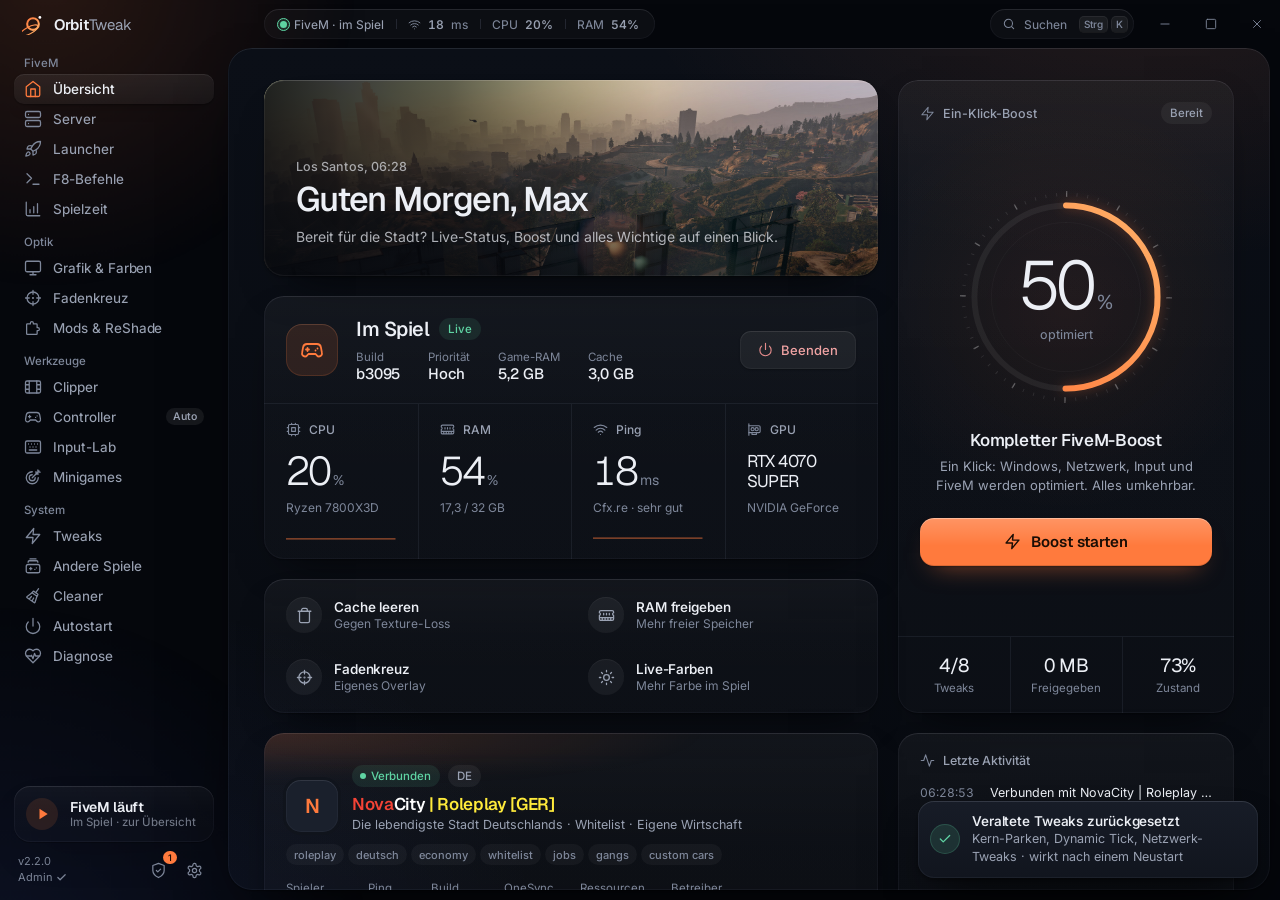
==== commit b08ceedd: "2.32 design review: toast live region announces only the new toast role="status" implies aria-atomic" ====
--- a/Web/index.html
+++ b/Web/index.html
@@ -1240,7 +1240,7 @@
   </main>
 </div>
 
-<div id="toasts" role="status" aria-live="polite"></div>
+<div id="toasts" role="status" aria-live="polite" aria-atomic="false"></div>
 <div class="splash" id="splash"><div class="sp-scene" id="spScene"></div><div class="sp-shade"></div><div class="sp-box"><div class="sp-orbits"><i></i><i></i><i></i></div><div class="sp-mark"><svg class="sp-dial" viewBox="0 0 120 120"><circle class="tk" cx="60" cy="60" r="57" stroke-dasharray="0.7 5.269"/><circle class="tk big" cx="60" cy="60" r="57" stroke-dasharray="1.4 28.445"/><circle class="trk" cx="60" cy="60" r="51"/></svg><svg class="sp-arc" viewBox="0 0 120 120"><circle cx="60" cy="60" r="51" stroke-dasharray="44 276.4"/></svg><svg class="sp-logo" viewBox="0 0 64 64"><circle cx="32" cy="32" r="17" fill="none" stroke="url(#rg)" stroke-width="6"/><ellipse cx="32" cy="32" rx="29" ry="10" fill="none" stroke="url(#rg)" stroke-width="3.2" transform="rotate(-28 32 32)"/><circle cx="52" cy="13" r="4" fill="#fff"/></svg></div><div class="sp-name">Orbit<span>Tweak</span></div><div class="sp-sub">Lade Los Santos…</div><div class="sp-bar"><i></i></div></div></div>
 <div class="lock" id="lock">
   <div class="lk-bg"></div><div class="lk-shade"></div><div class="lk-glow"></div>
--- a/Web/uhq.css
+++ b/Web/uhq.css
@@ -85,13 +85,24 @@
 .nav-ind+.nav-h{padding-top:4px}
 /* in a lower window the list scrolls: the last row fades out while there is more below (scroll-linked, opacity only).
    The timeline is the list itself (nearest scroller; "self" would be the pseudo element, which never scrolls); the fade
-   stays full until the last 34 px of the way and is gone at the end. A list that fits has no timeline, so it stays hidden */
+   stays full until the last 34 px of the way and is gone at the end. A list that fits has no timeline, so it stays hidden.
+   The top edge mirrors it (2.32): once the list has scrolled, rows fade out over 24 px instead of being cut off hard.
+   That fade is a mask, not a painted band: up there the window carries the theme's glow (ember, mono, winter, anime
+   are all lighter than --night), so a --night overlay would show as a dark strip. The mask lives only in the keyframes
+   on the list's own scroll timeline: its image is 24 px taller than the list and slides from above the edge (all
+   opaque at the top) into place (the 24 px fade) over the first 24 px of scrolling. A list that fits has no timeline,
+   so it gets no mask at all (no extra layer, its text renders exactly as before). Nothing is added to the flow */
 .side-nav::after{content:'';position:sticky;bottom:0;z-index:2;display:block;height:34px;margin-top:-34px;pointer-events:none;opacity:0;
   background:linear-gradient(180deg,transparent,var(--night) 92%)}
 @supports (animation-timeline:scroll()){
   .side-nav::after{animation:navMore linear both;animation-timeline:scroll(nearest block);animation-range:calc(100% - 34px) 100%}
+  .side-nav{animation:navTop linear both;animation-timeline:scroll(self block);animation-range:0 24px;
+    scroll-padding-block:24px 34px}   /* Tab scrolls a row clear of both fades, not under them */
 }
 @keyframes navMore{from{opacity:1}to{opacity:0}}
+@keyframes navTop{
+  from{-webkit-mask:linear-gradient(180deg,transparent,#000 24px) 0 -24px/100% calc(100% + 24px) no-repeat;mask:linear-gradient(180deg,transparent,#000 24px) 0 -24px/100% calc(100% + 24px) no-repeat}
+  to{-webkit-mask:linear-gradient(180deg,transparent,#000 24px) 0 0/100% calc(100% + 24px) no-repeat;mask:linear-gradient(180deg,transparent,#000 24px) 0 0/100% calc(100% + 24px) no-repeat}}
 .nav-h::after{display:none}
 .nav-h::before{position:absolute;right:12px;top:50%;margin-top:1px;width:5px;height:5px;opacity:0;transition:opacity .2s,transform .3s var(--ease)}
 .nav-h:hover::before,.nav-h.cl::before{opacity:.7}
@@ -195,6 +206,21 @@
 .btn.p[disabled]{background:rgba(255,255,255,.05);color:var(--mute);box-shadow:var(--edge)}
 .ib{width:34px;height:34px;border:0;border-radius:10px;background:rgba(255,255,255,.045);box-shadow:var(--edge);color:var(--sub)}
 .ib:hover{color:var(--text);background:rgba(255,255,255,.075)}
+/* one calm pressed state (2.32): every control sinks half a pixel and shrinks to 98 % while held, filled ones darken,
+   glass ones dim their face; tinted ones (danger, Discord, ok, outline) keep their colour and darken like the filled
+   ones. Disabled and aria-disabled controls show no press. The press lands in 60 ms and lets go on the plain --ease
+   curve, so nothing bounces back (the old --spring overshot on release, and the main action and the boost button
+   kept their hover look instead).
+   :is() takes its strongest argument, so the transform rule (0,4,0) beats .btn.p:hover, .boostbtn:hover and
+   .launch:hover; the launcher page keeps its still start card (uhq.css .side-cta rule, 0,4,1), which only darkens.
+   Reduced motion: transitions are clamped globally (style.css), so the pressed look simply applies at once */
+.btn,.ib,.boostbtn,.launch{transition:background .2s,box-shadow .2s,filter .15s,color .2s,opacity .2s,transform .2s var(--ease)}
+:is(.btn,.ib,.boostbtn,.launch):active:not([disabled]):not([aria-disabled="true"]){transform:translateY(.5px) scale(.98);transition-duration:.06s}
+:is(.btn.p,.btn.dp,.btn.d,.btn.dc,.btn.ok,.btn.o,.boostbtn,.launch):active:not([disabled]):not([aria-disabled="true"]){filter:brightness(.92)}
+:is(.btn:not(.p,.dp,.d,.dc,.ok,.o),.ib):active:not([disabled]):not([aria-disabled="true"]){background:rgba(255,255,255,.04)}
+:is(.seg button:not(.on),.tab:not(.on),.side-nav .nav:not(.active)):active{background:rgba(255,255,255,.06);color:var(--text);transition-duration:.06s}
+/* the two tab lists with their own id-scoped hover (Tweaks category tiles, Settings side list) */
+#tabs .tab:not(.on):active,#p-settings .snav .tab:not(.on):active{background:rgba(255,255,255,.06);color:var(--text);transition-duration:.06s}
 
 /* switch: a sunken track, a lit knob; on, the track takes the softened accent and the knob turns white.
    The full accent stays for the one main action of a view, so a list of switches never outshouts it */
--- a/Web/luxe-optik.css
+++ b/Web/luxe-optik.css
@@ -28,8 +28,16 @@
 #p-mods .vtabs .tab{flex:1 1 auto;padding:0 14px}
 :is(#p-gfx,#p-display,#p-mods) .vtabs .tab>svg.i{grid-row:auto;flex:none}
 :is(#p-gfx,#p-display,#p-mods) .vtabs .vt-s{grid-column:auto;margin-left:auto;padding-left:8px;font-size:12px;line-height:1;white-space:nowrap;overflow:hidden;text-overflow:ellipsis}
-/* four tabs share about 790 px below 1180 px: their short notes would be cut to "Insta…", so only icon and name stay, centred */
-@media (max-width:1180px){#p-mods #modTabs .vt-s{display:none}#p-mods #modTabs .tab{justify-content:center}}
+/* a note never shows cut ("Nicht inst…"): when the four notes miss their room (a longer one such as "Nicht installiert" or
+   "Ausgeschaltet" up to about 1240 px), it wraps onto a hidden second line and icon and name stay, centred. The empty
+   ::before holds the first line at the tab's full height, its margin takes back the gap it adds. */
+#p-mods #modTabs .tab{flex-wrap:wrap;overflow:hidden;justify-content:center}
+#p-mods #modTabs .tab::before{content:'';height:100%;margin-right:-10px}
+#p-mods #modTabs .vt-s{flex:none}
+/* four tabs share about 790 px below 1180 px: their short notes would be cut to "Insta…", so only icon and name stay,
+   centred, in four equal tabs like the Grafik and Clipper tabs (the active pill keeps its size on every switch). Centred, the
+   tabs need no side padding, so a tab never gets narrower than its icon and name and the bar still fits narrow windows. */
+@media (max-width:1180px){#p-mods #modTabs .vt-s{display:none}#p-mods #modTabs .tab{flex:1 1 0;flex-wrap:nowrap;min-width:min-content;padding:0}}
 
 /* the server-rules note: one calm line in warm light, not a yellow box */
 :is(#p-xhair,#p-mods) .xwarn{align-items:center;gap:14px;margin:0 0 24px;padding:12px 18px 12px 12px;border:0;border-radius:16px;font-size:13px;line-height:1.5;color:var(--sub);
--- a/Web/luxe-system.css
+++ b/Web/luxe-system.css
@@ -104,6 +104,9 @@
    only the instrument keeps the small label */
 #p-diag :is(.crs-ht,.lx-net>.lx-ih,.lx-log>.lx-ih) .lbl{font-family:var(--disp);font-size:15.5px;font-weight:580;letter-spacing:-.015em;color:var(--text);gap:10px}
 #p-diag :is(.crs-ht,.lx-net>.lx-ih,.lx-log>.lx-ih) .lbl svg.i{width:16px;height:16px;color:var(--mute)}
+/* anime: rounded card titles; "Prüfpunkte" (and "Bereiche" on the Cleaner, the same list head) go with them,
+   so the page does not show two title faces (the base rules carry an id, the theme's own list cannot reach them) */
+html.th-anime :is(#p-cleaner,#p-diag) .lx-lh b,
 html.th-anime #p-diag :is(.crs-ht,.lx-net>.lx-ih,.lx-log>.lx-ih) .lbl{font-family:var(--head);font-weight:800;letter-spacing:-.004em}
 
 /* the checks: problems first; a round status mark, the value below the name */
--- a/Web/tweakguard.css
+++ b/Web/tweakguard.css
@@ -24,6 +24,7 @@
 #p-tweaks .twg-ic svg.i{width:19px;height:19px;color:var(--warn);stroke-width:1.8}
 #p-tweaks .twg-tx{min-width:0;padding-top:1px}
 #p-tweaks .twg-t{display:block;font-family:var(--disp);font-size:15.5px;font-weight:580;letter-spacing:-.015em;color:var(--text);line-height:1.35}
+html.th-anime #p-tweaks .twg-t{font-family:var(--head);font-weight:800;letter-spacing:-.004em}   /* like the list head under it (uhq.css .tl-h b) */
 #p-tweaks .twg-p{margin-top:5px;max-width:640px;font-size:13px;line-height:1.5;color:var(--sub);text-wrap:pretty}
 #p-tweaks .twg-act{display:flex;align-items:center;gap:8px;justify-content:flex-end}
 #p-tweaks .twg-act .btn{white-space:nowrap}
